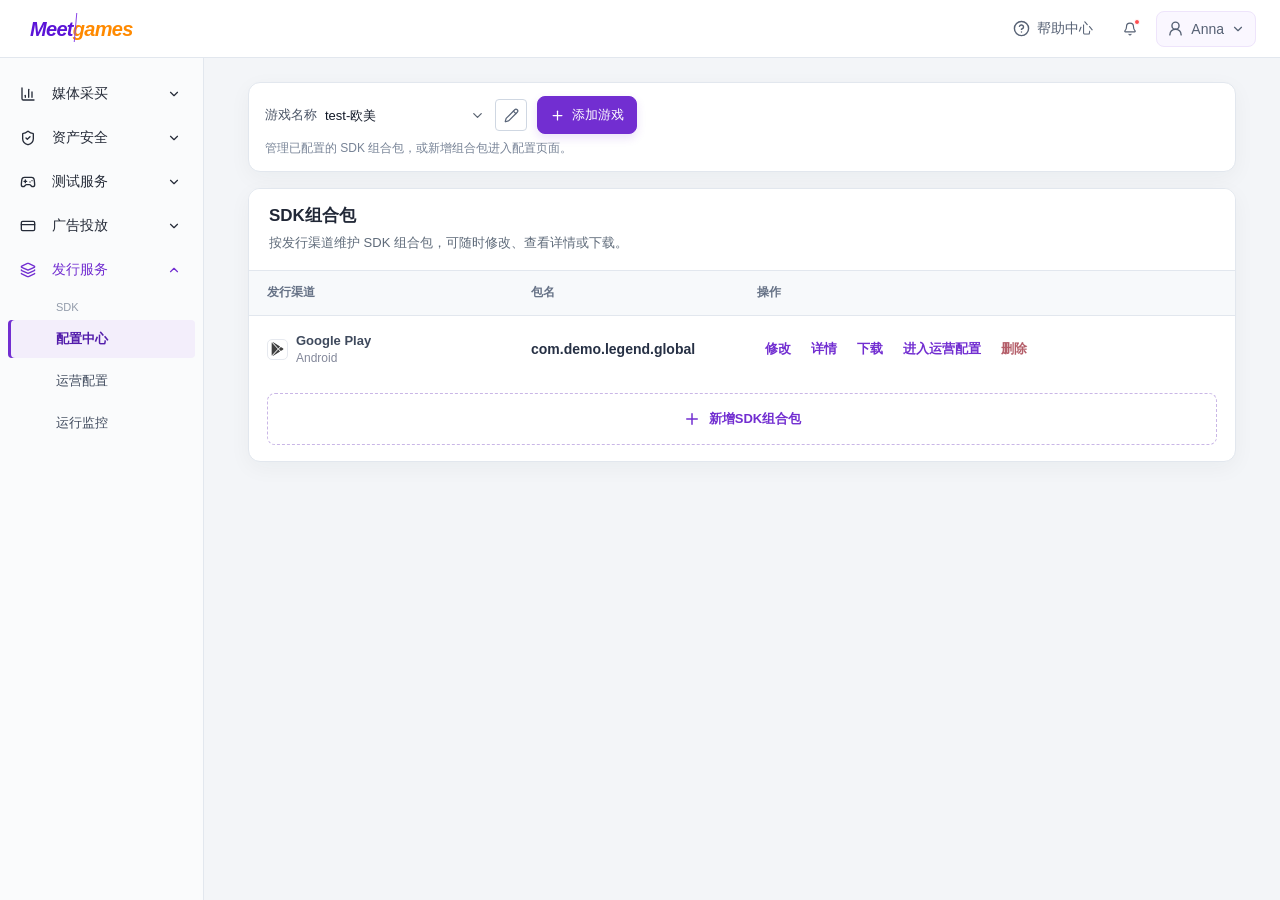
==== demo/index.html @ c978da47 "archive: import MeetGames SDK Demo V1.9 delivery snapshot" ====
<!DOCTYPE html><html lang="zh-CN"><head><meta charSet="utf-8"/><meta name="viewport" content="width=device-width, initial-scale=1"/><link rel="preload" as="image" href="./assets/brands/android.svg"/><link rel="preload" as="image" href="./assets/brands/google-play.svg"/><link rel="stylesheet" href="./_next/static/chunks/2wk6xcp2gwzjs.css" data-precedence="next"/><link rel="preload" as="script" fetchPriority="low" href="./_next/static/chunks/311qtovt98m4l.js"/><script src="./_next/static/chunks/385zdq9jcs21p.js" async=""></script><script src="./_next/static/chunks/3m_615awxbe63.js" async=""></script><script src="./_next/static/chunks/3_0tt-9qv5d14.js" async=""></script><script src="./_next/static/chunks/turbopack-2hzzla8x71n8z.js" async=""></script><script src="./_next/static/chunks/2c3iyqbsfg6bp.js" async=""></script><script src="./_next/static/chunks/24nn151c8nclt.js" async=""></script><script src="./_next/static/chunks/0o4dtp2wnrilb.js" async=""></script><script src="./_next/static/chunks/1uxbj6ciunkfi.js?v=20260805-feedback-9" async=""></script><title>MeetGames SDK 工具 Demo V1.9</title><meta name="description" content="配置中心、运营配置与 SDK 组合包交互 Demo"/><link rel="icon" href="./icon.svg?icon.1e2ux_byo1zp2.svg" sizes="any" type="image/svg+xml"/><script src="./_next/static/chunks/0cz1d0mv5g_q7.js" noModule=""></script><link rel="stylesheet" href="./demo-country-strategy.css?v=20260805-strategy-groups-v2-feedback-5"/></head><body><div hidden=""><!--$--><!--/$--></div><div class="mgp-app"><header class="mgp-topbar"><div class="mgp-brand" aria-label="MeetGames"><span>Meet</span><b>games</b></div><div class="mgp-top-actions"><button type="button"><svg xmlns="http://www.w3.org/2000/svg" width="17" height="17" viewBox="0 0 24 24" fill="none" stroke="currentColor" stroke-width="2" stroke-linecap="round" stroke-linejoin="round" class="lucide lucide-circle-question-mark" aria-hidden="true"><circle cx="12" cy="12" r="10"></circle><path d="M9.09 9a3 3 0 0 1 5.83 1c0 2-3 3-3 3"></path><path d="M12 17h.01"></path></svg>帮助中心</button><button type="button" class="mgp-icon-button" aria-label="消息通知"><svg xmlns="http://www.w3.org/2000/svg" width="18" height="18" viewBox="0 0 24 24" fill="none" stroke="currentColor" stroke-width="2" stroke-linecap="round" stroke-linejoin="round" class="lucide lucide-bell" aria-hidden="true"><path d="M10.268 21a2 2 0 0 0 3.464 0"></path><path d="M3.262 15.326A1 1 0 0 0 4 17h16a1 1 0 0 0 .74-1.673C19.41 13.956 18 12.499 18 8A6 6 0 0 0 6 8c0 4.499-1.411 5.956-2.738 7.326"></path></svg><i></i></button><button type="button" class="mgp-user"><svg xmlns="http://www.w3.org/2000/svg" width="17" height="17" viewBox="0 0 24 24" fill="none" stroke="currentColor" stroke-width="2" stroke-linecap="round" stroke-linejoin="round" class="lucide lucide-user-round" aria-hidden="true"><circle cx="12" cy="8" r="5"></circle><path d="M20 21a8 8 0 0 0-16 0"></path></svg><span>Anna</span><svg xmlns="http://www.w3.org/2000/svg" width="14" height="14" viewBox="0 0 24 24" fill="none" stroke="currentColor" stroke-width="2" stroke-linecap="round" stroke-linejoin="round" class="lucide lucide-chevron-down" aria-hidden="true"><path d="m6 9 6 6 6-6"></path></svg></button></div></header><aside class="mgp-sidebar"><div class="mgp-service-nav" aria-label="产品服务导航"><button type="button" class=""><svg xmlns="http://www.w3.org/2000/svg" width="16" height="16" viewBox="0 0 24 24" fill="none" stroke="currentColor" stroke-width="2" stroke-linecap="round" stroke-linejoin="round" class="lucide lucide-chart-column" aria-hidden="true"><path d="M3 3v16a2 2 0 0 0 2 2h16"></path><path d="M18 17V9"></path><path d="M13 17V5"></path><path d="M8 17v-3"></path></svg><span>媒体采买</span><svg xmlns="http://www.w3.org/2000/svg" width="14" height="14" viewBox="0 0 24 24" fill="none" stroke="currentColor" stroke-width="2" stroke-linecap="round" stroke-linejoin="round" class="lucide lucide-chevron-down" aria-hidden="true"><path d="m6 9 6 6 6-6"></path></svg></button><button type="button" class=""><svg xmlns="http://www.w3.org/2000/svg" width="16" height="16" viewBox="0 0 24 24" fill="none" stroke="currentColor" stroke-width="2" stroke-linecap="round" stroke-linejoin="round" class="lucide lucide-shield-check" aria-hidden="true"><path d="M20 13c0 5-3.5 7.5-7.66 8.95a1 1 0 0 1-.67-.01C7.5 20.5 4 18 4 13V6a1 1 0 0 1 1-1c2 0 4.5-1.2 6.24-2.72a1.17 1.17 0 0 1 1.52 0C14.51 3.81 17 5 19 5a1 1 0 0 1 1 1z"></path><path d="m9 12 2 2 4-4"></path></svg><span>资产安全</span><svg xmlns="http://www.w3.org/2000/svg" width="14" height="14" viewBox="0 0 24 24" fill="none" stroke="currentColor" stroke-width="2" stroke-linecap="round" stroke-linejoin="round" class="lucide lucide-chevron-down" aria-hidden="true"><path d="m6 9 6 6 6-6"></path></svg></button><button type="button" class=""><svg xmlns="http://www.w3.org/2000/svg" width="16" height="16" viewBox="0 0 24 24" fill="none" stroke="currentColor" stroke-width="2" stroke-linecap="round" stroke-linejoin="round" class="lucide lucide-gamepad2 lucide-gamepad-2" aria-hidden="true"><line x1="6" x2="10" y1="11" y2="11"></line><line x1="8" x2="8" y1="9" y2="13"></line><line x1="15" x2="15.01" y1="12" y2="12"></line><line x1="18" x2="18.01" y1="10" y2="10"></line><path d="M17.32 5H6.68a4 4 0 0 0-3.978 3.59c-.006.052-.01.101-.017.152C2.604 9.416 2 14.456 2 16a3 3 0 0 0 3 3c1 0 1.5-.5 2-1l1.414-1.414A2 2 0 0 1 9.828 16h4.344a2 2 0 0 1 1.414.586L17 18c.5.5 1 1 2 1a3 3 0 0 0 3-3c0-1.545-.604-6.584-.685-7.258-.007-.05-.011-.1-.017-.151A4 4 0 0 0 17.32 5z"></path></svg><span>测试服务</span><svg xmlns="http://www.w3.org/2000/svg" width="14" height="14" viewBox="0 0 24 24" fill="none" stroke="currentColor" stroke-width="2" stroke-linecap="round" stroke-linejoin="round" class="lucide lucide-chevron-down" aria-hidden="true"><path d="m6 9 6 6 6-6"></path></svg></button><button type="button" class=""><svg xmlns="http://www.w3.org/2000/svg" width="16" height="16" viewBox="0 0 24 24" fill="none" stroke="currentColor" stroke-width="2" stroke-linecap="round" stroke-linejoin="round" class="lucide lucide-credit-card" aria-hidden="true"><rect width="20" height="14" x="2" y="5" rx="2"></rect><line x1="2" x2="22" y1="10" y2="10"></line></svg><span>广告投放</span><svg xmlns="http://www.w3.org/2000/svg" width="14" height="14" viewBox="0 0 24 24" fill="none" stroke="currentColor" stroke-width="2" stroke-linecap="round" stroke-linejoin="round" class="lucide lucide-chevron-down" aria-hidden="true"><path d="m6 9 6 6 6-6"></path></svg></button><button type="button" class="expanded"><svg xmlns="http://www.w3.org/2000/svg" width="16" height="16" viewBox="0 0 24 24" fill="none" stroke="currentColor" stroke-width="2" stroke-linecap="round" stroke-linejoin="round" class="lucide lucide-layers" aria-hidden="true"><path d="M12.83 2.18a2 2 0 0 0-1.66 0L2.6 6.08a1 1 0 0 0 0 1.83l8.58 3.91a2 2 0 0 0 1.66 0l8.58-3.9a1 1 0 0 0 0-1.83z"></path><path d="M2 12a1 1 0 0 0 .58.91l8.6 3.91a2 2 0 0 0 1.65 0l8.58-3.9A1 1 0 0 0 22 12"></path><path d="M2 17a1 1 0 0 0 .58.91l8.6 3.91a2 2 0 0 0 1.65 0l8.58-3.9A1 1 0 0 0 22 17"></path></svg><span>发行服务</span><svg xmlns="http://www.w3.org/2000/svg" width="14" height="14" viewBox="0 0 24 24" fill="none" stroke="currentColor" stroke-width="2" stroke-linecap="round" stroke-linejoin="round" class="lucide lucide-chevron-down" aria-hidden="true"><path d="m6 9 6 6 6-6"></path></svg></button></div><div class="mgp-sidebar-group-label">SDK</div><nav aria-label="SDK主导航"><button type="button" class="active">配置中心</button><button type="button" class="">运营配置</button><button type="button" class="">运行监控</button></nav></aside><main class="mgp-main"><div class="mgp-page mgp-foundation-page"><section class="mgp-foundation-toolbar"><div class="mgp-foundation-toolbar-row"><label><span>游戏名称</span><select aria-label="游戏名称"><option selected="">test-欧美</option><option>Kingdom Journey</option><option>Puzzle Harbor</option></select><svg xmlns="http://www.w3.org/2000/svg" width="15" height="15" viewBox="0 0 24 24" fill="none" stroke="currentColor" stroke-width="2" stroke-linecap="round" stroke-linejoin="round" class="lucide lucide-chevron-down" aria-hidden="true"><path d="m6 9 6 6 6-6"></path></svg></label><button type="button" class="mgp-edit-game-button" aria-label="修改当前游戏" title="修改当前游戏"><svg xmlns="http://www.w3.org/2000/svg" width="15" height="15" viewBox="0 0 24 24" fill="none" stroke="currentColor" stroke-width="2" stroke-linecap="round" stroke-linejoin="round" class="lucide lucide-pencil" aria-hidden="true"><path d="M21.174 6.812a1 1 0 0 0-3.986-3.987L3.842 16.174a2 2 0 0 0-.5.83l-1.321 4.352a.5.5 0 0 0 .623.622l4.353-1.32a2 2 0 0 0 .83-.497z"></path><path d="m15 5 4 4"></path></svg></button><button type="button" class="mgp-button primary mgp-add-game-button"><svg xmlns="http://www.w3.org/2000/svg" width="15" height="15" viewBox="0 0 24 24" fill="none" stroke="currentColor" stroke-width="2" stroke-linecap="round" stroke-linejoin="round" class="lucide lucide-plus" aria-hidden="true"><path d="M5 12h14"></path><path d="M12 5v14"></path></svg>添加游戏</button></div><p>管理已配置的 SDK 组合包，或新增组合包进入完整配置流程。</p></section><section class="mgp-sdk-list-panel mgp-config-package-list-panel"><header><div><h2>SDK组合包</h2><p>维护当前游戏的 SDK 组合包，完成配置后可查看详情或下载。</p></div></header><div class="mgp-config-package-table" role="table" aria-label="SDK组合包列表"><div class="mgp-config-package-head" role="row"><span role="columnheader">包名</span><span role="columnheader">平台</span><span role="columnheader">发行渠道</span><span role="columnheader">状态</span><span role="columnheader">操作</span></div><div class="mgp-config-package-row mgp-config-bundle-row" role="row" data-package-status="complete"><span class="mgp-sdk-package-cell" role="cell"><strong>com.demo.legend.global</strong><small>test-欧美</small></span><span class="mgp-config-package-platform" role="cell"><span class="mgp-platform-logo android" style="width:20px;height:20px" aria-hidden="true"><img src="./assets/brands/android.svg" alt=""/></span><span>Android</span></span><span class="mgp-sdk-store-cell" role="cell"><span class="mgp-store-logo google" style="width:21px;height:21px" aria-hidden="true"><img src="./assets/brands/google-play.svg" alt=""/></span><span>Google Play</span></span><span role="cell"><em class="mgp-config-package-status complete">已完成</em></span><span class="mgp-config-package-actions" role="cell"><button type="button" class="mgp-text-action" aria-label="&#20462;&#25913;Google PlaySDK&#32452;&#21512;&#21253;">&#20462;&#25913;</button><button type="button" class="mgp-text-action" aria-label="查看Google PlaySDK组合包详情">详情</button><button type="button" class="mgp-text-action" aria-label="下载Google PlaySDK组合包 ZIP">下载</button><button type="button" class="mgp-text-action" aria-label="进入Google Play运营配置">进入运营配置</button><button type="button" class="mgp-text-action danger" aria-label="删除Google PlaySDK组合包">删除</button></span></div></div><button type="button" class="mgp-config-package-add-row" aria-label="新增SDK组合包"><svg xmlns="http://www.w3.org/2000/svg" width="18" height="18" viewBox="0 0 24 24" fill="none" stroke="currentColor" stroke-width="2" stroke-linecap="round" stroke-linejoin="round" class="lucide lucide-plus" aria-hidden="true"><path d="M5 12h14"></path><path d="M12 5v14"></path></svg><span>新增SDK组合包</span></button></section></div></main></div><!--$--><!--/$--><script src="./_next/static/chunks/311qtovt98m4l.js" id="_R_" async=""></script><script>(self.__next_f=self.__next_f||[]).push([0])</script><script>self.__next_f.push([1,"1:\"$Sreact.fragment\"\n2:I[86197,[\"./_next/static/chunks/2c3iyqbsfg6bp.js\",\"./_next/static/chunks/24nn151c8nclt.js\"],\"default\"]\n3:I[91240,[\"./_next/static/chunks/2c3iyqbsfg6bp.js\",\"./_next/static/chunks/24nn151c8nclt.js\"],\"default\"]\n4:I[22035,[\"./_next/static/chunks/2c3iyqbsfg6bp.js\",\"./_next/static/chunks/24nn151c8nclt.js\",\"./_next/static/chunks/0o4dtp2wnrilb.js\",\"./_next/static/chunks/1uxbj6ciunkfi.js?v=20260805-feedback-9\"],\"default\"]\n5:I[9678,[\"./_next/static/chunks/2c3iyqbsfg6bp.js\",\"./_next/static/chunks/24nn151c8nclt.js\"],\"OutletBoundary\"]\n6:\"$Sreact.suspense\"\n8:I[9678,[\"./_next/static/chunks/2c3iyqbsfg6bp.js\",\"./_next/static/chunks/24nn151c8nclt.js\"],\"ViewportBoundary\"]\na:I[9678,[\"./_next/static/chunks/2c3iyqbsfg6bp.js\",\"./_next/static/chunks/24nn151c8nclt.js\"],\"MetadataBoundary\"]\nc:I[34178,[\"./_next/static/chunks/2c3iyqbsfg6bp.js\",\"./_next/static/chunks/24nn151c8nclt.js\"],\"default\",1]\n:HL[\"./_next/static/chunks/2wk6xcp2gwzjs.css\",\"style\"]\n"])</script><script>self.__next_f.push([1,"0:{\"P\":null,\"c\":[\"\",\"\"],\"q\":\"\",\"i\":false,\"f\":[[[\"\",{\"children\":[\"__PAGE__\",{}]},\"$undefined\",\"$undefined\",16],[[\"$\",\"$1\",\"c\",{\"children\":[[[\"$\",\"link\",\"0\",{\"rel\":\"stylesheet\",\"href\":\"./_next/static/chunks/2wk6xcp2gwzjs.css\",\"precedence\":\"next\",\"crossOrigin\":\"$undefined\",\"nonce\":\"$undefined\"}],[\"$\",\"script\",\"script-0\",{\"src\":\"./_next/static/chunks/2c3iyqbsfg6bp.js\",\"async\":true,\"nonce\":\"$undefined\"}],[\"$\",\"script\",\"script-1\",{\"src\":\"./_next/static/chunks/24nn151c8nclt.js\",\"async\":true,\"nonce\":\"$undefined\"}]],[\"$\",\"html\",null,{\"lang\":\"zh-CN\",\"children\":[\"$\",\"body\",null,{\"children\":[\"$\",\"$L2\",null,{\"parallelRouterKey\":\"children\",\"error\":\"$undefined\",\"errorStyles\":\"$undefined\",\"errorScripts\":\"$undefined\",\"template\":[\"$\",\"$L3\",null,{}],\"templateStyles\":\"$undefined\",\"templateScripts\":\"$undefined\",\"notFound\":[[[\"$\",\"title\",null,{\"children\":\"404: This page could not be found.\"}],[\"$\",\"div\",null,{\"style\":{\"fontFamily\":\"system-ui,\\\"Segoe UI\\\",Roboto,Helvetica,Arial,sans-serif,\\\"Apple Color Emoji\\\",\\\"Segoe UI Emoji\\\"\",\"height\":\"100vh\",\"textAlign\":\"center\",\"display\":\"flex\",\"flexDirection\":\"column\",\"alignItems\":\"center\",\"justifyContent\":\"center\"},\"children\":[\"$\",\"div\",null,{\"children\":[[\"$\",\"style\",null,{\"dangerouslySetInnerHTML\":{\"__html\":\"body{color:#000;background:#fff;margin:0}.next-error-h1{border-right:1px solid rgba(0,0,0,.3)}@media (prefers-color-scheme:dark){body{color:#fff;background:#000}.next-error-h1{border-right:1px solid rgba(255,255,255,.3)}}\"}}],[\"$\",\"h1\",null,{\"className\":\"next-error-h1\",\"style\":{\"display\":\"inline-block\",\"margin\":\"0 20px 0 0\",\"padding\":\"0 23px 0 0\",\"fontSize\":24,\"fontWeight\":500,\"verticalAlign\":\"top\",\"lineHeight\":\"49px\"},\"children\":404}],[\"$\",\"div\",null,{\"style\":{\"display\":\"inline-block\"},\"children\":[\"$\",\"h2\",null,{\"style\":{\"fontSize\":14,\"fontWeight\":400,\"lineHeight\":\"49px\",\"margin\":0},\"children\":\"This page could not be found.\"}]}]]}]}]],[]],\"forbidden\":\"$undefined\",\"unauthorized\":\"$undefined\"}]}]}]]}],{\"children\":[[\"$\",\"$1\",\"c\",{\"children\":[[\"$\",\"$L4\",null,{}],[[\"$\",\"script\",\"script-0\",{\"src\":\"./_next/static/chunks/0o4dtp2wnrilb.js\",\"async\":true,\"nonce\":\"$undefined\"}],[\"$\",\"script\",\"script-1\",{\"src\":\"./_next/static/chunks/1uxbj6ciunkfi.js?v=20260805-feedback-9\",\"async\":true,\"nonce\":\"$undefined\"}]],[\"$\",\"$L5\",null,{\"children\":[\"$\",\"$6\",null,{\"name\":\"Next.MetadataOutlet\",\"children\":\"$@7\"}]}]]}],{},null,false,null]},null,false,null],[\"$\",\"$1\",\"h\",{\"children\":[null,[\"$\",\"$L8\",null,{\"children\":\"$L9\"}],[\"$\",\"div\",null,{\"hidden\":true,\"children\":[\"$\",\"$La\",null,{\"children\":[\"$\",\"$6\",null,{\"name\":\"Next.Metadata\",\"children\":\"$Lb\"}]}]}],null]}],false]],\"m\":\"$undefined\",\"G\":[\"$c\",[[\"$\",\"link\",\"0\",{\"rel\":\"stylesheet\",\"href\":\"./_next/static/chunks/2wk6xcp2gwzjs.css\",\"precedence\":\"next\",\"crossOrigin\":\"$undefined\",\"nonce\":\"$undefined\"}]]],\"S\":true,\"h\":null,\"s\":\"$undefined\",\"l\":\"$undefined\",\"p\":\"$undefined\",\"d\":\"$undefined\",\"b\":\"GeeUS-V2cklZd-PxiyJpv\"}\n"])</script><script>self.__next_f.push([1,"9:[[\"$\",\"meta\",\"0\",{\"charSet\":\"utf-8\"}],[\"$\",\"meta\",\"1\",{\"name\":\"viewport\",\"content\":\"width=device-width, initial-scale=1\"}]]\n"])</script><script>self.__next_f.push([1,"d:I[85709,[\"./_next/static/chunks/2c3iyqbsfg6bp.js\",\"./_next/static/chunks/24nn151c8nclt.js\"],\"IconMark\"]\n7:null\nb:[[\"$\",\"title\",\"0\",{\"children\":\"MeetGames SDK 工具 Demo V1.9\"}],[\"$\",\"meta\",\"1\",{\"name\":\"description\",\"content\":\"配置中心、运营配置与 SDK 组合包交互 Demo\"}],[\"$\",\"link\",\"2\",{\"rel\":\"icon\",\"href\":\"./icon.svg?icon.1e2ux_byo1zp2.svg\",\"sizes\":\"any\",\"type\":\"image/svg+xml\"}],[\"$\",\"$Ld\",\"3\",{}]]\n"])</script><script src="./demo-country-strategy.js?v=20260805-strategy-groups-v2-feedback-5" defer></script></body></html>
---- demo/_next/static/chunks/2wk6xcp2gwzjs.css ----
:root{--mgp-purple:#722ed1;--mgp-purple-strong:#531dab;--mgp-purple-soft:#f6f0ff;--mgp-purple-border:#dac5f8;--mgp-blue:#2878ff;--mgp-blue-soft:#edf4ff;--mgp-green:#00a37a;--mgp-green-soft:#edf9f5;--mgp-orange:#f59e0b;--mgp-orange-soft:#fff7e6;--mgp-red:#d84a4a;--mgp-red-soft:#fff1f1;--mgp-text:#1f2533;--mgp-text-secondary:#5f6b7a;--mgp-text-muted:#8a95a6;--mgp-border:#e4e9f1;--mgp-border-strong:#d4dbe7;--mgp-bg:#f5f7fb;--mgp-panel:#fff;--mgp-shadow:0 8px 24px #1f25330f}*{box-sizing:border-box}html,body{min-width:1180px;min-height:100%;color:var(--mgp-text);background:var(--mgp-bg);margin:0;font-family:Inter,PingFang SC,Microsoft YaHei,Helvetica Neue,Arial,sans-serif;font-size:14px}button,input,textarea{font:inherit}button{color:inherit}button:not(:disabled){cursor:pointer}button:disabled{cursor:not-allowed;opacity:.48}button:focus-visible,input:focus-visible,textarea:focus-visible,a:focus-visible{outline-offset:2px;outline:2px solid #722ed142}.mgp-app{background:var(--mgp-bg);min-height:100vh}.mgp-topbar{z-index:40;border-bottom:1px solid var(--mgp-border);background:#fff;justify-content:space-between;align-items:center;height:58px;padding:0 24px 0 30px;display:flex;position:fixed;top:0;left:0;right:0}.mgp-brand{letter-spacing:-.7px;-webkit-user-select:none;user-select:none;align-items:baseline;font-size:20px;font-style:italic;line-height:1;display:inline-flex;position:relative}.mgp-brand span{color:#5b14d7;font-weight:650}.mgp-brand b{color:#ff8a00;font-weight:650}.mgp-brand:after{content:"";background:#8a45e8;width:1px;height:29px;position:absolute;top:-6px;left:45px;transform:rotate(5deg)}.mgp-top-actions{align-items:center;gap:8px;display:flex}.mgp-top-actions button,.mgp-user,.mgp-icon-button{color:#566174;background:0 0;border:1px solid #0000;border-radius:8px;justify-content:center;align-items:center;gap:7px;height:36px;padding:0 10px;display:inline-flex}.mgp-top-actions button:hover{background:#f7f5fb;border-color:#eee7f8}.mgp-icon-button{width:36px;padding:0;position:relative}.mgp-icon-button i{background:#ff4d4f;border:1px solid #fff;border-radius:50%;width:6px;height:6px;position:absolute;top:7px;right:7px}.mgp-user{color:#513673;background:#faf7ff!important;border-color:#eee4fb!important}.mgp-sidebar{z-index:30;border-right:1px solid var(--mgp-border);background:#fbfbfd;flex-direction:column;width:248px;padding:18px 12px 14px;display:flex;position:fixed;top:58px;bottom:0;left:0}.mgp-product{background:#fcfbff;border:1px solid #ebe1f9;border-radius:8px;align-items:center;gap:11px;margin:0 6px 16px;padding:12px 11px;display:flex}.mgp-product>span{width:36px;height:36px;color:var(--mgp-purple);background:#fff;border:1px solid #e6d8f8;border-radius:8px;place-items:center;display:grid}.mgp-product div{flex-direction:column;gap:3px;display:flex}.mgp-product strong{font-size:14px}.mgp-product small{color:var(--mgp-text-muted);font-size:12px}.mgp-sidebar nav{flex-direction:column;flex:1;gap:8px;display:flex;overflow:auto}.mgp-sidebar nav>button{text-align:left;background:0 0;border:1px solid #0000;border-radius:8px;grid-template-columns:22px minmax(0,1fr) 18px;align-items:center;gap:10px;width:100%;min-height:64px;padding:10px 12px;transition:all .16s;display:grid}.mgp-sidebar nav>button.active{color:var(--mgp-purple-strong);background:var(--mgp-purple-soft);border-color:#e6d6fa}.mgp-sidebar nav svg:first-child{color:#677286}.mgp-sidebar nav>button.active svg:first-child,.mgp-sidebar nav>button.active svg:last-child{color:var(--mgp-purple)}.mgp-sidebar nav span{flex-direction:column;gap:4px;min-width:0;display:flex}.mgp-sidebar nav b{font-size:14px;font-weight:650}.mgp-sidebar nav small{color:var(--mgp-text-muted);text-overflow:ellipsis;white-space:nowrap;font-size:11px;overflow:hidden}.mgp-sidebar nav .done{color:var(--mgp-green)!important}.mgp-sidebar-note{border-top:1px solid var(--mgp-border);color:#6b7588;align-items:center;gap:10px;margin-top:14px;padding:13px 11px 4px;display:flex}.mgp-sidebar-note>svg{color:var(--mgp-green)}.mgp-sidebar-note div{flex-direction:column;gap:2px;display:flex}.mgp-sidebar-note strong{font-size:12px}.mgp-sidebar-note span{color:var(--mgp-text-muted);font-size:11px}.mgp-main{min-height:100vh;margin-left:248px;padding-top:58px}.mgp-page{width:min(1360px,100vw - 294px);margin:0 auto;padding:28px 0 48px}.mgp-page-heading{justify-content:space-between;align-items:flex-start;gap:28px;min-height:74px;margin-bottom:20px;display:flex}.mgp-page-heading>div:first-child{min-width:0}.mgp-page-heading>div:first-child>span{color:#8c97a8;margin-bottom:6px;font-size:12px;display:block}.mgp-page-heading h1{color:#202635;margin:0;font-size:25px;font-weight:680;line-height:1.25}.mgp-page-heading p{color:var(--mgp-text-secondary);margin:7px 0 0;font-size:13px;line-height:1.6}.mgp-button{white-space:nowrap;border:1px solid #0000;border-radius:6px;justify-content:center;align-items:center;gap:7px;min-height:38px;padding:0 16px;font-size:13px;font-weight:550;transition:all .15s;display:inline-flex}.mgp-button:active:not(:disabled){transform:translateY(1px)}.mgp-button.primary{color:#fff;border-color:var(--mgp-purple);background:var(--mgp-purple);box-shadow:0 5px 12px #722ed129}.mgp-button.primary:hover:not(:disabled){border-color:var(--mgp-purple-strong);background:var(--mgp-purple-strong)}.mgp-button.secondary{color:#586477;border-color:var(--mgp-border-strong);background:#fff}.mgp-button.secondary:hover:not(:disabled){color:var(--mgp-purple);border-color:#b99ce2}.mgp-help-link{color:var(--mgp-purple);align-items:center;gap:5px;font-size:12px;font-weight:600;text-decoration:none;display:inline-flex}.mgp-help-link:hover{text-decoration:underline}.mgp-game-editor,.mgp-game-chip{border:1px solid var(--mgp-border);min-width:226px;min-height:46px;color:var(--mgp-purple);background:#fff;border-radius:8px;grid-template-columns:20px minmax(0,1fr) auto;align-items:center;gap:9px;padding:7px 11px;display:grid}.mgp-game-editor label,.mgp-game-chip span{flex-direction:column;gap:3px;min-width:0;display:flex}.mgp-game-editor span,.mgp-game-chip small{color:var(--mgp-text-muted);font-size:10px}.mgp-game-editor input{color:#394253;background:0 0;border:0;outline:0;width:170px;padding:0;font-size:13px;font-weight:650}.mgp-game-chip strong{color:#394253;text-overflow:ellipsis;white-space:nowrap;font-size:13px;overflow:hidden}.mgp-config-progress{min-height:82px;box-shadow:var(--mgp-shadow);background:#f7fcfa;border:1px solid #cfe4dc;border-radius:8px;grid-template-columns:1fr 230px;align-items:center;gap:20px;margin-bottom:14px;padding:18px 20px;display:grid}.mgp-config-progress strong{margin-bottom:5px;font-size:17px;display:block}.mgp-config-progress span{color:var(--mgp-text-secondary);font-size:12px}.mgp-progress-meter{grid-template-columns:auto 1fr;justify-self:end;align-items:baseline;width:220px;display:grid}.mgp-progress-meter b{color:var(--mgp-green);font-size:28px}.mgp-progress-meter span{margin-left:5px}.mgp-progress-meter i{background:#dcebe7;border-radius:8px;grid-column:1/-1;height:6px;margin-top:8px;overflow:hidden}.mgp-progress-meter em{background:var(--mgp-green);border-radius:8px;height:100%;transition:width .2s;display:block}.mgp-config-tabs{border:1px solid var(--mgp-border);background:#fff;border-radius:8px;grid-template-columns:repeat(5,minmax(0,1fr));margin-bottom:14px;display:grid;overflow:hidden;box-shadow:0 4px 12px #1f253308}.mgp-config-tabs button{border:0;border-right:1px solid var(--mgp-border);text-align:left;background:#fff;grid-template-columns:28px 18px minmax(0,1fr);align-items:center;gap:9px;min-height:62px;padding:10px 13px;display:grid}.mgp-config-tabs button:last-child{border-right:0}.mgp-config-tabs button>span{color:#758094;background:#f2f4f8;border:1px solid #d8dee8;border-radius:50%;place-items:center;width:26px;height:26px;font-size:12px;font-weight:650;display:grid}.mgp-config-tabs button.active{box-shadow:inset 0 2px 0 var(--mgp-purple);background:#fbf8ff}.mgp-config-tabs button.active>span{color:#fff;border-color:var(--mgp-purple);background:var(--mgp-purple)}.mgp-config-tabs button svg{color:var(--mgp-purple)}.mgp-config-tabs b{text-overflow:ellipsis;white-space:nowrap;font-size:13px;font-weight:650;overflow:hidden}.mgp-config-panel,.mgp-sdk-list-panel,.mgp-builder-panel,.mgp-record-panel,.mgp-chart,.mgp-distribution{border:1px solid var(--mgp-border);box-shadow:var(--mgp-shadow);background:#fff;border-radius:8px;overflow:hidden}.mgp-config-panel>header,.mgp-sdk-list-panel>header,.mgp-builder-panel>header,.mgp-record-panel>header{border-bottom:1px solid var(--mgp-border);background:#fcfbfe;justify-content:space-between;align-items:center;gap:20px;min-height:82px;padding:17px 20px;display:flex}.mgp-panel-title{align-items:center;gap:12px;display:flex}.mgp-panel-title>span,.mgp-support-grid header>span,.mgp-channel-groups header>span,.mgp-module-grid button>i{width:40px;height:40px;color:var(--mgp-purple);background:var(--mgp-purple-soft);border:1px solid #e6d8f8;border-radius:8px;flex:none;place-items:center;display:grid}.mgp-config-panel h2,.mgp-sdk-list-panel h2,.mgp-builder-panel h2,.mgp-record-panel h2,.mgp-chart h2,.mgp-distribution h2{margin:0;font-size:16px}.mgp-config-panel p,.mgp-sdk-list-panel p,.mgp-builder-panel p,.mgp-record-panel p,.mgp-chart p,.mgp-distribution p{color:var(--mgp-text-secondary);margin:5px 0 0;font-size:12px}.mgp-panel-actions{align-items:center;gap:12px;display:flex}.mgp-status-pill{color:#9b6900;background:var(--mgp-orange-soft);white-space:nowrap;border:1px solid #f1cf8c;border-radius:20px;align-items:center;gap:5px;min-height:27px;padding:0 10px;font-size:11px;font-weight:650;display:inline-flex}.mgp-status-pill.complete{color:#087c5f;background:var(--mgp-green-soft);border-color:#bce6da}.mgp-config-body{padding:20px}.mgp-section-head{justify-content:space-between;align-items:flex-start;gap:18px;margin-bottom:16px;display:flex}.mgp-section-head h3{margin:0;font-size:15px}.mgp-section-head p{color:var(--mgp-text-muted);margin:5px 0 0;font-size:12px}.mgp-param-table{border:1px solid var(--mgp-border);border-radius:8px;overflow:hidden}.mgp-param-head,.mgp-param-row{grid-template-columns:minmax(150px,.7fr) minmax(420px,1.7fr) minmax(190px,.8fr) 72px;align-items:stretch;gap:0;display:grid}.mgp-param-head{color:#687284;background:#f7f8fa;align-items:center;min-height:44px;font-size:11px;font-weight:650}.mgp-param-head span,.mgp-param-row>span{border-right:1px solid var(--mgp-border);padding:12px 14px}.mgp-param-head span:last-child,.mgp-param-row>span:last-child{border-right:0}.mgp-param-row{border-top:1px solid var(--mgp-border);background:#fff;min-height:94px}.mgp-method-cell{flex-direction:column;gap:5px;display:flex}.mgp-method-cell b{color:#2d3545;font-size:13px}.mgp-method-cell small{color:var(--mgp-text-muted);font-size:11px;line-height:1.45}.mgp-param-fields{grid-template-columns:repeat(2,minmax(0,1fr));gap:14px 16px;display:grid}.mgp-empty-param{color:#237d66;background:#f7fcfa;border:1px dashed #c8e5da;border-radius:8px;flex-direction:column;grid-column:1/-1;justify-content:center;gap:3px;min-height:58px;padding:10px 12px;display:flex}.mgp-empty-param svg{position:absolute}.mgp-empty-param span,.mgp-empty-param small{padding-left:24px}.mgp-empty-param small{color:#659085;font-size:11px}.mgp-param-note{color:var(--mgp-text-secondary);flex-direction:column;gap:9px;font-size:12px;line-height:1.55;display:flex}.mgp-param-row>span:last-child{place-items:center;display:grid}.mgp-row-action{color:#718095;background:0 0;border:1px solid #0000;border-radius:6px;place-items:center;width:32px;height:32px;display:grid}.mgp-row-action:hover{border-color:var(--mgp-border);background:#f7f8fa}.mgp-row-action.danger:hover{color:var(--mgp-red);background:var(--mgp-red-soft);border-color:#f2c7c7}.mgp-field{flex-direction:column;gap:7px;min-width:0;display:flex}.mgp-field>span{color:#4c586b;font-size:12px;font-weight:550}.mgp-field em{color:var(--mgp-red);margin-left:4px;font-style:normal}.mgp-field>div{align-items:center;display:flex;position:relative}.mgp-field input,.mgp-field textarea{color:#2a3241;background:#fff;border:1px solid #ccd4e0;border-radius:6px;outline:none;width:100%;font-size:12px;transition:all .15s}.mgp-field input{height:38px;padding:0 11px}.mgp-field textarea{resize:vertical;min-height:82px;padding:10px 11px}.mgp-field input:hover,.mgp-field textarea:hover{border-color:#acb7c6}.mgp-field input:focus,.mgp-field textarea:focus{border-color:#8f58d5;box-shadow:0 0 0 3px #722ed114}.mgp-field>div>svg{color:var(--mgp-purple);pointer-events:none;position:absolute;right:11px}.mgp-field small{color:var(--mgp-text-muted);font-size:10px;line-height:1.45}.mgp-demo-upload{flex-direction:column;gap:7px;min-width:0;display:flex}.mgp-demo-upload>span{color:#4c586b;font-size:12px;font-weight:550}.mgp-demo-upload em{color:var(--mgp-red);margin-left:4px;font-style:normal}.mgp-demo-upload>input{opacity:0;pointer-events:none;width:1px;height:1px;position:absolute}.mgp-demo-upload-control{align-items:center;gap:10px;min-width:0;display:flex}.mgp-demo-upload-control button{color:#475267;background:#fff;border:1px solid #aeb8c7;border-radius:5px;flex:none;align-items:center;gap:7px;height:38px;padding:0 13px;font-size:12px;font-weight:550;display:inline-flex}.mgp-demo-upload-control button:hover{border-color:var(--mgp-purple);color:var(--mgp-purple);background:#fbf9fe}.mgp-demo-upload-control>span{min-width:0;color:var(--mgp-text-muted);text-overflow:ellipsis;white-space:nowrap;font-size:11px;overflow:hidden}.mgp-demo-upload-control>span.has-file{color:#2f3a4b}.mgp-demo-upload>small{color:var(--mgp-text-muted);font-size:10px;line-height:1.45}.mgp-demo-upload.has-error .mgp-demo-upload-control{background:#fff7f7;border:1px solid #d9363e;border-radius:5px;padding:3px}.mgp-demo-upload.compact .mgp-demo-upload-control button{height:34px}.mgp-form-grid{grid-template-columns:repeat(2,minmax(0,1fr));gap:16px 18px;display:grid}.mgp-form-grid.three{grid-template-columns:repeat(3,minmax(0,1fr))}.mgp-form-grid.four{grid-template-columns:repeat(4,minmax(0,1fr));gap:16px}.mgp-textarea-field{grid-column:span 1}.mgp-support-grid{flex-direction:column;gap:16px;display:flex}.mgp-support-grid section,.mgp-form-block{border:1px solid var(--mgp-border);background:#fff;border-radius:8px;padding:16px}.mgp-support-grid header{grid-template-columns:40px minmax(0,1fr) auto;align-items:center;gap:12px;margin-bottom:16px;display:grid}.mgp-support-grid h4,.mgp-form-block h4{margin:0;font-size:14px}.mgp-support-grid p,.mgp-form-block p{color:var(--mgp-text-muted);margin:4px 0 0;font-size:11px}.mgp-switch{background:#c8d0db;border:0;border-radius:20px;flex:none;width:38px;height:21px;padding:0;transition:all .18s;position:relative}.mgp-switch span{background:#fff;border-radius:50%;width:15px;height:15px;transition:all .18s;position:absolute;top:3px;left:3px;box-shadow:0 1px 3px #0000002e}.mgp-switch.on{background:var(--mgp-purple)}.mgp-switch.on span{left:20px}.mgp-switch:disabled{opacity:.45;cursor:not-allowed}.mgp-form-block{margin-top:18px}.mgp-form-block .mgp-form-grid,.mgp-form-block .mgp-option-row{margin-top:14px}.mgp-option-row{grid-template-columns:repeat(5,minmax(0,1fr));gap:10px;display:grid}.mgp-toggle-list{border:1px solid var(--mgp-border);border-radius:8px;margin-top:18px;overflow:hidden}.mgp-toggle-list>div,.mgp-inline-switch{border-bottom:1px solid var(--mgp-border);justify-content:space-between;align-items:center;gap:24px;min-height:66px;padding:12px 14px;display:flex}.mgp-toggle-list>div:last-child{border-bottom:0}.mgp-toggle-list span,.mgp-inline-switch span{flex-direction:column;gap:4px;display:flex}.mgp-toggle-list strong,.mgp-inline-switch strong{font-size:12px}.mgp-toggle-list small,.mgp-inline-switch small{color:var(--mgp-text-muted);font-size:11px}.mgp-inline-switch{background:#f8fafc;border:0;border-radius:8px;margin-top:14px}.mgp-config-footer{border-top:1px solid var(--mgp-border);background:#fcfcfd;justify-content:space-between;align-items:center;gap:20px;min-height:68px;padding:13px 20px;display:flex}.mgp-config-footer>span{color:var(--mgp-text-muted);align-items:center;gap:7px;font-size:11px;display:flex}.mgp-config-footer>span svg{color:var(--mgp-green)}.mgp-config-footer>div{gap:9px;display:flex}.mgp-check-card{border:1px solid var(--mgp-border-strong);background:#fff;border-radius:8px;grid-template-columns:18px minmax(0,1fr) auto;align-items:center;gap:10px;min-height:58px;padding:10px 11px;transition:all .15s;display:grid;position:relative}.mgp-check-card.with-brand{grid-template-columns:18px 28px minmax(0,1fr) auto}.mgp-check-card:hover{border-color:#bca1e4}.mgp-check-card.checked{background:#fbf9ff;border-color:#9c6bd9;box-shadow:inset 0 0 0 1px #722ed10f}.mgp-check-card.disabled{cursor:not-allowed}.mgp-check-card.disabled:hover{border-color:#9c6bd9}.mgp-check-card.disabled .mgp-check-box{border-color:var(--mgp-purple);background:var(--mgp-purple)}.mgp-check-card input{opacity:0;pointer-events:none;width:1px;height:1px;position:absolute}.mgp-check-box{color:#fff;background:#fff;border:1px solid #b9c2cf;border-radius:4px;place-items:center;width:18px;height:18px;display:grid}.mgp-check-card.checked .mgp-check-box{border-color:var(--mgp-purple);background:var(--mgp-purple)}.mgp-check-card-copy{flex-direction:column;gap:3px;min-width:0;display:flex}.mgp-check-card strong{text-overflow:ellipsis;white-space:nowrap;font-size:12px;overflow:hidden}.mgp-check-card small{color:var(--mgp-text-muted);text-overflow:ellipsis;white-space:nowrap;font-size:10px;overflow:hidden}.mgp-check-card b{color:#6e3c98;background:#f4ecfb;border-radius:999px;padding:4px 7px;font-size:9px}.mgp-modal-backdrop{z-index:100;background:#1f253347;justify-content:center;align-items:center;display:flex;position:fixed;inset:58px 0 0 248px}.mgp-modal{background:#fff;border-radius:8px;flex-direction:column;width:min(720px,100vw - 340px);max-height:calc(100vh - 116px);display:flex;overflow:hidden;box-shadow:0 24px 70px #181b233d}.mgp-modal header{border-bottom:1px solid var(--mgp-border);justify-content:space-between;align-items:flex-start;gap:20px;min-height:82px;padding:18px 20px;display:flex}.mgp-modal h2{margin:0;font-size:18px}.mgp-modal p{color:var(--mgp-text-secondary);margin:6px 0 0;font-size:12px}.mgp-modal header button{color:#718095;background:0 0;border:0;border-radius:6px;place-items:center;width:32px;height:32px;display:grid}.mgp-modal header button:hover{background:#f5f6f8}.mgp-modal-body{min-height:0;padding:18px 20px;overflow-y:auto}.mgp-modal-options{grid-template-columns:repeat(2,minmax(0,1fr));gap:10px;display:grid}.mgp-modal footer{border-top:1px solid var(--mgp-border);background:#fcfcfd;justify-content:space-between;align-items:center;gap:18px;min-height:64px;padding:12px 20px;display:flex}.mgp-modal footer>span{color:var(--mgp-text-muted);font-size:12px}.mgp-modal footer>div{gap:9px;display:flex}.mgp-sdk-actions{align-items:center;gap:10px;display:flex}.mgp-sdk-list-panel>header>span{color:#9b6900;background:var(--mgp-orange-soft);border-radius:999px;align-items:center;min-height:27px;padding:0 10px;font-size:11px;font-weight:650;display:inline-flex}.mgp-sdk-list-panel>header>span.generated{color:#087c5f;background:var(--mgp-green-soft)}.mgp-sdk-table{overflow:hidden}.mgp-sdk-head,.mgp-sdk-row{grid-template-columns:34px minmax(210px,1.15fr) minmax(180px,.9fr) minmax(260px,1.35fr) 112px;align-items:center;gap:14px;padding:0 18px;display:grid}.mgp-sdk-head{color:#687284;background:#f7f8fa;min-height:46px;font-size:11px;font-weight:650}.mgp-sdk-row{border-top:1px solid var(--mgp-border);color:#3a4353;min-height:70px;font-size:12px}.mgp-sdk-row>span{text-overflow:ellipsis;white-space:nowrap;min-width:0;overflow:hidden}.mgp-sdk-package-cell{flex-direction:column;gap:4px;display:flex}.mgp-sdk-row strong{color:#273041;font-size:13px}.mgp-sdk-row small{color:var(--mgp-text-muted);font-size:10px}.mgp-sdk-store-cell,.mgp-detail-store{align-items:center;gap:8px;display:flex}.mgp-sdk-store-cell>span:last-child{text-overflow:ellipsis;min-width:0;overflow:hidden}.mgp-sdk-row-actions{align-items:center;gap:14px;display:flex;overflow:visible!important}.mgp-sdk-actions .mgp-button{white-space:nowrap}.mgp-sdk-checkbox{place-items:center;display:grid}.mgp-sdk-checkbox input{width:16px;height:16px;accent-color:var(--mgp-purple);margin:0}.mgp-add-row{width:calc(100% - 36px);min-height:42px;color:var(--mgp-purple);background:#fcfaff;border:1px dashed #c8b5e5;border-radius:7px;justify-content:center;align-items:center;margin:12px 18px 18px;display:flex}.mgp-add-row:hover{border-color:var(--mgp-purple);background:var(--mgp-purple-soft)}.mgp-back-link{color:#647085;background:0 0;border:0;align-items:center;gap:7px;margin:0 0 15px;padding:0;font-size:12px;display:inline-flex}.mgp-back-link:hover{color:var(--mgp-purple)}.mgp-builder-steps{border:1px solid var(--mgp-border);background:#fff;border-radius:8px;grid-template-columns:repeat(3,minmax(0,1fr));margin-bottom:16px;display:grid;overflow:hidden;box-shadow:0 4px 12px #1f253308}.mgp-builder-steps button{border:0;border-right:1px solid var(--mgp-border);text-align:left;background:#fff;grid-template-columns:28px minmax(0,1fr) 18px;align-items:center;gap:10px;min-height:64px;padding:10px 16px;display:grid}.mgp-builder-steps button:last-child{border-right:0}.mgp-builder-steps span{color:#758094;background:#f2f4f8;border:1px solid #d8dee8;border-radius:50%;place-items:center;width:28px;height:28px;font-size:12px;font-weight:650;display:grid}.mgp-builder-steps button.active{box-shadow:inset 0 2px 0 var(--mgp-purple);background:#fbf8ff}.mgp-builder-steps button.active span{color:#fff;border-color:var(--mgp-purple);background:var(--mgp-purple)}.mgp-builder-steps b{text-overflow:ellipsis;white-space:nowrap;font-size:13px;overflow:hidden}.mgp-builder-panel>header>div:first-child>span{color:var(--mgp-purple);font-size:10px;font-weight:650}.mgp-builder-count{justify-content:flex-end;align-items:baseline;gap:5px;min-width:120px;display:flex}.mgp-builder-count strong{color:var(--mgp-purple);font-size:26px}.mgp-builder-count span{color:var(--mgp-text-muted);font-size:11px}.mgp-builder-body{padding:20px}.mgp-channel-groups{flex-direction:column;gap:15px;margin-top:18px;display:flex}.mgp-channel-groups section,.mgp-country-groups section{border:1px solid var(--mgp-border);border-radius:8px;overflow:hidden}.mgp-channel-groups header,.mgp-country-groups header{border-bottom:1px solid var(--mgp-border);background:#f8f9fb;justify-content:space-between;align-items:center;gap:12px;min-height:58px;padding:10px 13px;display:flex}.mgp-channel-groups header{justify-content:flex-start}.mgp-channel-groups h3{margin:0;font-size:13px}.mgp-channel-groups p{color:var(--mgp-text-muted);margin:3px 0 0;font-size:10px}.mgp-channel-groups section>div{grid-template-columns:repeat(3,minmax(0,1fr));gap:10px;padding:12px;display:grid}.mgp-search{border:1px solid var(--mgp-border-strong);color:#8f98a8;background:#fff;border-radius:6px;align-items:center;gap:8px;width:300px;height:38px;margin-bottom:16px;padding:0 11px;display:flex}.mgp-search input{min-width:0;color:var(--mgp-text);background:0 0;border:0;outline:0;flex:1}.mgp-country-groups{flex-direction:column;gap:14px;display:flex}.mgp-country-groups header>div{align-items:center;gap:8px;display:flex}.mgp-country-groups header strong{font-size:13px}.mgp-country-groups header small{color:var(--mgp-text-muted);font-size:10px}.mgp-country-groups header button{color:var(--mgp-purple);background:0 0;border:0;font-size:12px}.mgp-country-groups section>div{grid-template-columns:repeat(4,minmax(0,1fr));gap:10px;padding:12px;display:grid}.mgp-module-grid{grid-template-columns:repeat(3,minmax(0,1fr));gap:12px;display:grid}.mgp-module-grid button{border:1px solid var(--mgp-border);text-align:left;background:#fff;border-radius:8px;flex-direction:column;align-items:flex-start;min-height:178px;padding:15px;transition:all .15s;display:flex;position:relative}.mgp-module-grid button:hover{border-color:#c8a4ed}.mgp-module-grid button.selected{background:#fbf9ff;border-color:#9c6bd9;box-shadow:inset 0 2px #722ed12e}.mgp-module-check{color:#fff;background:#fff;border:1px solid #cfd7e3;border-radius:4px;place-items:center;width:20px;height:20px;display:grid;position:absolute;top:12px;right:12px}.mgp-module-grid button.selected .mgp-module-check{border-color:var(--mgp-purple);background:var(--mgp-purple)}.mgp-module-grid em{color:#9b6900;background:var(--mgp-orange-soft);border-radius:999px;margin-left:6px;padding:2px 6px;font-size:9px;font-style:normal}.mgp-module-grid p{min-height:36px;color:var(--mgp-text-secondary);margin:0;font-size:11px;line-height:1.55}.mgp-module-grid small{color:var(--mgp-text-muted);margin-top:auto;font-size:10px}.mgp-builder-summary{background:#f5fbff;border:1px solid #d8ebf6;border-radius:8px;margin-top:16px;padding:13px 14px}.mgp-builder-summary>div{align-items:center;gap:10px;display:flex}.mgp-builder-summary svg{color:var(--mgp-blue)}.mgp-builder-summary span{flex-direction:column;gap:3px;display:flex}.mgp-builder-summary small{color:var(--mgp-text-muted);font-size:11px}.mgp-builder-panel>footer{border-top:1px solid var(--mgp-border);background:#fcfcfd;justify-content:space-between;align-items:center;gap:18px;min-height:68px;padding:13px 20px;display:flex}.mgp-demo-label{color:#315f98;background:var(--mgp-blue-soft);border-radius:999px;align-items:center;min-height:28px;padding:0 10px;font-size:11px;font-weight:650;display:inline-flex}.mgp-metrics{grid-template-columns:repeat(4,minmax(0,1fr));gap:14px;margin-bottom:16px;display:grid}.mgp-metric{border:1px solid var(--mgp-border);min-height:132px;box-shadow:var(--mgp-shadow);background:#fff;border-radius:8px;justify-content:space-between;align-items:center;gap:12px;padding:18px;display:flex}.mgp-metric div{flex-direction:column;gap:7px;display:flex}.mgp-metric span{color:var(--mgp-text-muted);font-size:12px}.mgp-metric strong{color:#202635;font-size:26px}.mgp-metric small{color:var(--mgp-green);font-size:11px}.mgp-metric i{border-radius:8px;place-items:center;width:42px;height:42px;font-style:normal;display:grid}.mgp-metric.purple i{color:var(--mgp-purple);background:var(--mgp-purple-soft)}.mgp-metric.blue i{color:var(--mgp-blue);background:var(--mgp-blue-soft)}.mgp-metric.green i{color:var(--mgp-green);background:var(--mgp-green-soft)}.mgp-metric.orange i{color:var(--mgp-orange);background:var(--mgp-orange-soft)}.mgp-ops-grid{grid-template-columns:minmax(0,1.45fr) minmax(320px,.8fr);gap:16px;margin-bottom:16px;display:grid}.mgp-chart,.mgp-distribution{padding:18px}.mgp-chart header,.mgp-distribution header{justify-content:space-between;align-items:flex-start;gap:16px;margin-bottom:20px;display:flex}.mgp-chart header>span{color:var(--mgp-text-muted);font-size:11px}.mgp-chart>div{grid-template-columns:repeat(7,minmax(0,1fr));align-items:end;gap:16px;height:220px;padding:10px 6px 0;display:grid}.mgp-chart>div>span{flex-direction:column;justify-content:flex-end;align-items:center;gap:7px;height:100%;display:flex}.mgp-chart b{color:#667184;font-size:10px}.mgp-chart i{background:linear-gradient(#8c5ae3,#5a2fb0);border-radius:6px 6px 0 0;width:100%;max-width:34px;min-height:18px}.mgp-chart small{color:var(--mgp-text-muted);font-size:10px}.mgp-distribution>div{grid-template-columns:70px minmax(0,1fr) 56px;align-items:center;gap:10px;min-height:38px;display:grid}.mgp-distribution span{color:#4c586b;font-size:12px}.mgp-distribution i{background:#eef2f7;border-radius:8px;height:7px;overflow:hidden}.mgp-distribution b{background:var(--mgp-blue);border-radius:8px;height:100%;display:block}.mgp-distribution strong{color:#283244;justify-self:end;font-size:12px}.mgp-record-table{overflow:hidden}.mgp-record-head,.mgp-record-row{grid-template-columns:minmax(240px,1.4fr) 90px 90px 90px 170px 100px;align-items:center;gap:14px;padding:0 18px;display:grid}.mgp-record-head{color:#687284;background:#f7f8fa;min-height:46px;font-size:11px;font-weight:650}.mgp-record-row{border-top:1px solid var(--mgp-border);color:#4b5567;min-height:66px;font-size:12px}.mgp-record-row>span:first-child{flex-direction:column;gap:4px;display:flex}.mgp-record-row strong{color:#273041;font-size:13px}.mgp-record-row small{color:var(--mgp-text-muted);font-size:10px}.mgp-record-row>span:last-child{color:#087c5f;align-items:center;gap:5px;font-weight:650;display:inline-flex}.mgp-toast{z-index:120;color:#087c5f;background:#f2fbf7;border:1px solid #cdebdd;border-radius:8px;align-items:center;gap:8px;min-height:42px;padding:0 15px;font-size:13px;font-weight:650;display:flex;position:fixed;bottom:24px;right:26px;box-shadow:0 12px 30px #1f253329}.mgp-toast.error{color:#b4232a;background:#fff5f5;border-color:#f0c2c5}@media (max-width:1280px){.mgp-param-head,.mgp-param-row{grid-template-columns:minmax(140px,.7fr) minmax(360px,1.7fr) minmax(160px,.8fr) 64px}.mgp-param-fields,.mgp-form-grid,.mgp-form-grid.three,.mgp-form-grid.four,.mgp-module-grid,.mgp-metrics,.mgp-channel-groups section>div,.mgp-country-groups section>div{grid-template-columns:repeat(2,minmax(0,1fr))}.mgp-option-row{grid-template-columns:repeat(3,minmax(0,1fr))}}.mgp-foundation-page{background:#fff;width:calc(100vw - 248px);max-width:none;margin:0;padding:18px 20px 36px}.mgp-foundation-toolbar{flex-direction:column;justify-content:flex-start;align-items:flex-start;gap:4px;min-height:64px;margin-bottom:4px;display:flex}.mgp-foundation-toolbar-row{align-items:center;gap:10px;min-height:40px;display:flex}.mgp-edit-game-button{border:1px solid var(--mgp-border-strong);color:#596579;background:#fff;border-radius:4px;flex:0 0 32px;place-items:center;width:32px;height:32px;display:inline-grid}.mgp-edit-game-button:hover{border-color:var(--mgp-purple);color:var(--mgp-purple)}.mgp-foundation-toolbar .mgp-edit-game-button svg{color:currentColor;pointer-events:auto;position:static}.mgp-foundation-toolbar>p{color:var(--mgp-text-muted);margin:0;font-size:11px}.mgp-foundation-toolbar label{color:#2d3545;align-items:center;gap:8px;width:210px;display:flex;position:relative}.mgp-foundation-toolbar label>span{color:#4b5567;flex:none;font-size:13px}.mgp-foundation-toolbar select{color:#111827;appearance:none;background:0 0;border:0;outline:0;width:132px;height:32px;padding:0 24px 0 0;font-size:13px}.mgp-foundation-toolbar svg{color:#5b6472;pointer-events:none;position:absolute;right:0}.mgp-config-tabs.mgp-foundation-tabs{border:0;border-bottom:1px solid var(--mgp-border);width:100%;box-shadow:none;background:#fff;border-radius:0;align-items:flex-end;gap:0;margin:0;display:flex;overflow:visible}.mgp-config-tabs.mgp-foundation-tabs button{border:1px solid var(--mgp-border);color:#3f4a5d;text-align:center;background:#fff;border-bottom:0;border-radius:4px 4px 0 0;justify-content:center;align-items:center;min-width:96px;min-height:48px;padding:0 17px;display:flex;position:relative}.mgp-config-tabs.mgp-foundation-tabs button+button{margin-left:4px}.mgp-config-tabs.mgp-foundation-tabs button.active{color:var(--mgp-purple);box-shadow:none;background:#fff}.mgp-config-tabs.mgp-foundation-tabs button.active:after{background:var(--mgp-purple);content:"";height:2px;position:absolute;bottom:-1px;left:16px;right:16px}.mgp-config-tabs.mgp-foundation-tabs b{font-size:13px;font-weight:650}.mgp-foundation-panel.mgp-config-panel{border:1px solid var(--mgp-border);min-height:calc(100vh - 170px);box-shadow:none;border-top:0;border-radius:0}.mgp-section-toolbar{align-items:center;gap:16px;margin-bottom:18px;display:flex}.mgp-section-toolbar .mgp-plain-section-title{flex:auto;margin:0}.mgp-compact-button{min-height:32px;padding:0 14px}.mgp-plain-section-title{color:#111827;grid-template-columns:minmax(0,1fr) auto minmax(0,1fr);align-items:center;gap:14px;margin:0 0 22px;font-size:14px;font-weight:650;display:grid}.mgp-plain-section-title:before,.mgp-plain-section-title:after{background:var(--mgp-border);content:"";height:1px}.mgp-config-module-heading{text-align:center;margin-bottom:24px}.mgp-config-module-heading .mgp-plain-section-title{margin:0 0 8px}.mgp-foundation-panel .mgp-config-module-heading>p{color:var(--mgp-text-muted);margin:0;font-size:11px;line-height:1.6}.mgp-login-table{border:0;overflow:hidden}.mgp-login-head,.mgp-login-row{grid-template-columns:80px 180px minmax(420px,1fr) 160px;align-items:center;display:grid}.mgp-login-head{color:#2f394a;background:#f6f7f9;min-height:48px;font-size:13px;font-weight:650}.mgp-login-head span,.mgp-login-row>span,.mgp-login-row>.mgp-login-column-toggle{min-width:0;padding:0 16px}.mgp-login-row{border-bottom:1px solid var(--mgp-border);color:#4b5567;min-height:52px}.mgp-login-row.has-params{cursor:pointer;transition:background-color .14s,box-shadow .14s;position:relative}.mgp-login-row.has-params:hover{background:#fdfbff}.mgp-login-row.has-params:focus-visible{z-index:1;outline:0;box-shadow:inset 0 0 0 2px #722ed147}.mgp-login-row.has-params .mgp-login-details{cursor:default}.mgp-order-cell{align-items:center;gap:10px;display:flex}.mgp-order-cell i{color:#6b7280;letter-spacing:-3px;font-style:normal}.mgp-login-method{justify-content:space-between;align-items:center;gap:14px;display:flex}.mgp-login-method>span{flex-direction:column;gap:3px;min-width:0;display:flex}.mgp-login-method b{color:#3f4a5d;font-size:13px}.mgp-login-method small{color:var(--mgp-text-muted);font-size:10px}.mgp-login-params{align-items:center;min-height:52px;display:flex}.mgp-login-column-toggle{width:100%;color:inherit;font:inherit;text-align:left;cursor:pointer;background:0 0;border:0;justify-content:space-between;gap:12px}.mgp-login-column-toggle:hover{background:#faf7fe}.mgp-login-column-toggle>svg{color:#7a8495;flex:none;transition:transform .16s}.mgp-login-column-toggle>svg.expanded{transform:rotate(180deg)}.mgp-login-param-summary{color:#8b6110;text-align:left;background:0 0;border:0;justify-content:flex-start;align-items:center;gap:7px;width:160px;min-width:0;min-height:32px;padding:0;font-size:11px;display:flex}.mgp-login-param-summary.complete{color:#087c5f}.mgp-login-param-toggle{color:#7a8495;background:0 0;border:0;border-radius:4px;flex:0 0 28px;place-items:center;width:28px;height:28px;padding:0;display:inline-grid}.mgp-login-param-toggle:hover{color:var(--mgp-purple);background:#f5f0ff}.mgp-login-param-toggle svg{transition:transform .16s}.mgp-login-param-toggle svg.expanded{transform:rotate(180deg)}.mgp-login-details{grid-column:3/4;align-self:start;min-width:0;padding:0 16px 14px}.mgp-login-details .mgp-inline-param-grid{padding:0}.mgp-inline-param-grid{grid-template-columns:repeat(3,minmax(160px,1fr));gap:12px 14px;width:100%;padding:8px 0;display:grid}.mgp-inline-param-grid label{flex-direction:column;gap:5px;display:flex}.mgp-inline-param-grid label>span{color:#3f4a5d;font-size:12px}.mgp-inline-param-grid b{color:var(--mgp-red);margin-left:3px}.mgp-inline-param-grid input{border:1px solid var(--mgp-border-strong);width:100%;height:32px;color:var(--mgp-text);border-radius:4px;outline:0;padding:0 9px;font-size:12px}.mgp-inline-param-grid input:focus{border-color:var(--mgp-purple);box-shadow:0 0 0 2px #722ed114}.mgp-inline-param-grid label small{color:#8b95a5;font-size:11px;line-height:1.5}.mgp-login-doc{justify-content:flex-start;align-items:center;gap:0;display:flex}.mgp-login-doc a{color:var(--mgp-purple);white-space:nowrap;grid-column:auto;align-items:center;gap:5px;font-size:12px;font-weight:600;text-decoration:none;display:inline-flex}.mgp-login-doc a:hover{color:var(--mgp-purple-dark)}.mgp-login-detail{align-items:center;display:flex}.mgp-login-detail a{width:28px;height:28px;color:var(--mgp-purple);border:1px solid #0000;border-radius:4px;place-items:center;display:inline-grid}.mgp-login-detail a:hover{border-color:var(--mgp-purple-border);background:var(--mgp-purple-soft)}.mgp-support-stack{flex-direction:column;gap:30px;display:flex}.mgp-support-stack>section{background:0 0;border:0;border-radius:0}.mgp-support-title-row{align-items:center;gap:16px;min-height:32px;margin-bottom:18px;display:flex}.mgp-support-title-row h4{color:#111827;margin:0;padding-left:9px;font-size:15px;font-weight:650;position:relative}.mgp-support-title-row h4:before{background:var(--mgp-purple);content:"";width:2px;position:absolute;top:3px;bottom:3px;left:0}.mgp-feedback-switch{background:0 0;margin:20px 0 14px;padding:0}.mgp-edit-table{border:0;width:100%;overflow:hidden}.mgp-edit-head,.mgp-edit-row{grid-template-columns:minmax(220px,.7fr) minmax(420px,1fr) 86px;align-items:center;gap:16px;padding:0 16px;display:grid}.mgp-edit-head{color:#111827;background:#f6f7f9;min-height:48px;font-size:13px;font-weight:650}.mgp-edit-row{border-bottom:1px solid var(--mgp-border);min-height:58px}.mgp-edit-row input,.mgp-edit-row textarea{border:1px solid var(--mgp-border-strong);border-radius:4px;outline:0;width:100%;height:34px;padding:0 10px}.mgp-text-action{color:var(--mgp-purple);background:0 0;border:0}.mgp-text-action.danger{color:#a06b74}.mgp-add-inline{color:#4e5969;background:#fff;border:1px dashed #9ea9b9;border-radius:0;justify-content:center;align-items:center;gap:5px;width:100%;min-height:34px;margin-top:12px;display:flex}.mgp-add-inline:hover{color:var(--mgp-purple);border-color:var(--mgp-purple)}button,input,textarea,select{font:inherit}.mgp-foundation-toolbar{justify-content:space-between;padding:0 4px}.mgp-foundation-toolbar label>svg{color:#5b6472;pointer-events:none;position:absolute;right:0}.mgp-foundation-state{color:#946200;background:#fff9eb;border:1px solid #ead7ab;border-radius:16px;align-items:center;gap:6px;min-height:28px;padding:0 10px;font-size:11px;font-weight:650;display:inline-flex}.mgp-foundation-state svg{color:currentColor;position:static}.mgp-foundation-state.complete{color:#087c5f;background:var(--mgp-green-soft);border-color:#bce6da}.mgp-config-tabs.mgp-foundation-tabs button{flex:1 1 0;gap:8px}.mgp-config-tabs.mgp-foundation-tabs .mgp-tab-complete{color:var(--mgp-green);margin-left:auto}.mgp-foundation-panel .mgp-config-footer{position:static}.mgp-login-row.checked{background:#fff}.mgp-login-row:not(.checked){background:#fbfcfd}.mgp-login-method{flex-direction:column;justify-content:center;align-items:flex-start;gap:3px}.mgp-checkbox-control{align-items:center;display:inline-flex}.mgp-checkbox-control input{opacity:0;pointer-events:none;position:absolute}.mgp-checkbox-control i{color:#fff;background:#fff;border:1px solid #cdd5e1;border-radius:4px;place-items:center;width:20px;height:20px;font-style:normal;display:grid}.mgp-checkbox-control input:checked+i{border-color:var(--mgp-purple);background:var(--mgp-purple)}.mgp-login-params>em{color:#a0a8b5;font-size:12px;font-style:normal}.mgp-no-param{color:#14846a;align-items:center;gap:6px;font-size:12px;display:inline-flex}.mgp-inline-param-grid{grid-template-columns:repeat(2,minmax(180px,1fr))}.mgp-support-stack>section{border:1px solid var(--mgp-border);background:#fff;border-radius:6px;overflow:hidden}.mgp-support-stack>section>header{border-bottom:1px solid var(--mgp-border);background:#fafbfc;align-items:center;gap:12px;min-height:68px;padding:13px 16px;display:flex}.mgp-support-stack>section>header>span{width:38px;height:38px;color:var(--mgp-purple);background:var(--mgp-purple-soft);border:1px solid #e6d8f8;border-radius:7px;flex:none;place-items:center;display:grid}.mgp-support-stack>section>header>div{flex:1;min-width:0}.mgp-support-stack h4{margin:0;font-size:14px}.mgp-support-stack header p{color:var(--mgp-text-muted);margin:4px 0 0;font-size:11px}.mgp-support-stack>section.disabled .mgp-support-content{opacity:.48}.mgp-upload-field,.mgp-support-languages,.mgp-select-field{flex-direction:column;gap:7px;display:flex}.mgp-upload-field>span,.mgp-support-languages>span,.mgp-select-field>span{color:#3e4757;font-size:12px;font-weight:650}.mgp-upload-field input{opacity:0;width:1px;height:1px;position:absolute}.mgp-upload-field i{border:1px solid var(--mgp-border-strong);color:#596477;background:#fff;border-radius:5px;align-items:center;gap:8px;min-height:38px;padding:0 11px;font-style:normal;display:flex}.mgp-upload-field small{color:var(--mgp-text-muted);font-size:10px}.mgp-support-languages>div{flex-wrap:wrap;align-items:center;gap:8px;min-height:38px;display:flex}.mgp-support-languages label{border:1px solid var(--mgp-border);color:#4e5969;background:#fff;border-radius:4px;align-items:center;gap:6px;min-height:30px;padding:0 9px;font-size:11px;display:inline-flex}.mgp-help-tip{border-left:3px solid var(--mgp-blue);color:#536174;background:#f4f8ff;align-items:center;gap:8px;margin:16px 0 12px;padding:10px 12px;font-size:11px;display:flex}.mgp-faq-help-panel{color:#34435a;background:#eaf3ff;margin:16px 0 12px;padding:14px 16px;font-size:12px;line-height:1.75}.mgp-faq-help-panel>div{align-items:center;gap:8px;margin-bottom:4px;display:flex}.mgp-faq-help-panel svg{color:#4263eb;fill:#4263eb;stroke:#fff}.mgp-faq-help-panel strong{color:#1f2a3d;font-size:13px}.mgp-faq-help-panel ol{margin:0;padding-left:34px}.mgp-table-status{color:#087c5f;background:var(--mgp-green-soft);border-radius:12px;width:max-content;padding:4px 8px;font-size:10px}.mgp-agreement-table{border:1px solid var(--mgp-border);border-radius:5px;overflow:hidden}.mgp-agreement-head,.mgp-agreement-row{grid-template-columns:minmax(240px,.9fr) minmax(320px,1.3fr) 150px;align-items:center;display:grid}.mgp-agreement-channel-tab-layout{margin-bottom:14px;position:relative}.mgp-agreement-channel-tabs,.mgp-agreement-channel-actions{grid-template-columns:repeat(auto-fit,minmax(280px,1fr));gap:10px;display:grid}.mgp-agreement-channel-actions{pointer-events:none;position:absolute;inset:0}.mgp-agreement-channel-actions>span{pointer-events:none;justify-content:flex-end;align-items:center;gap:8px;min-width:0;min-height:58px;padding:8px 10px;display:flex}.mgp-agreement-channel-tabs>button{border:1px solid var(--mgp-border);color:#526078;text-align:left;background:#fff;border-radius:5px;grid-template-columns:24px minmax(0,1fr);align-items:center;gap:10px;min-width:0;min-height:58px;padding:9px 42px 9px 12px;display:grid}.mgp-agreement-channel-tabs>button.has-reuse-action{padding-right:142px}.mgp-agreement-channel-status{flex:0 0 18px;place-items:center;width:18px;height:18px;display:grid}.mgp-agreement-channel-status.complete{color:#079455}.mgp-agreement-channel-status.pending{color:#b7791f}.mgp-agreement-reuse-button{min-height:28px;color:var(--mgp-purple);white-space:nowrap;pointer-events:auto;background:#fff;border:1px solid #cdb7ec;border-radius:5px;padding:5px 9px;font-size:10px;font-weight:650;line-height:1}.mgp-agreement-reuse-button:hover,.mgp-agreement-reuse-button:focus-visible{border-color:var(--mgp-purple);background:#f8f3ff}.mgp-agreement-reuse-button[aria-disabled=true],.mgp-agreement-reuse-button[aria-disabled=true]:hover{color:#8a93a3;cursor:help;background:#f4f6f8;border-color:#dfe3e9}.mgp-agreement-reuse-feedback{color:#087c5f;background:#f2faf7;border:1px solid #b7e5d5;border-radius:5px;align-items:center;gap:7px;min-height:32px;margin:-6px 0 14px;padding:7px 10px;font-size:11px;display:flex}.mgp-agreement-reuse-feedback.warning{color:#986515;background:#fffaf0;border-color:#edd39e}.mgp-agreement-channel-tabs>button:hover{background:#fcfaff;border-color:#b995ec}.mgp-agreement-channel-tabs>button.active{border-color:var(--mgp-purple);color:var(--mgp-purple);box-shadow:inset 3px 0 0 var(--mgp-purple);background:#faf7ff}.mgp-agreement-channel-tabs>button.has-error{border-color:#e8a1a5}.mgp-agreement-channel-tabs>button>span{gap:3px;min-width:0;display:grid}.mgp-agreement-channel-tabs>button strong,.mgp-agreement-channel-tabs>button small{text-overflow:ellipsis;white-space:nowrap;overflow:hidden}.mgp-agreement-channel-tabs>button strong{color:#354052;font-size:12px}.mgp-agreement-channel-tabs>button small{color:var(--mgp-text-muted);font-size:9px}.mgp-agreement-channel-empty{border-top:1px solid var(--mgp-border);min-height:72px;color:var(--mgp-text-muted);background:#fafbfc;place-items:center;font-size:11px;display:grid}.mgp-agreement-head{color:#30394a;background:#f6f7f9;min-height:48px;padding:0 16px;font-size:12px;font-weight:650}.mgp-agreement-row{border-top:1px solid var(--mgp-border);color:#536174;min-height:58px;padding:0 16px;font-size:12px}.mgp-agreement-row>span:last-child{align-items:center;gap:8px;display:flex}.mgp-agreement-row>span:last-child i{color:#d2d7df;font-style:normal}.mgp-add-row.agreement{width:calc(100% - 24px);min-height:38px;margin:12px}.mgp-empty-state{color:#788496;text-align:center;flex-direction:column;justify-content:center;align-items:center;gap:10px;min-height:260px;display:flex}.mgp-empty-state strong{color:#374151;font-size:14px}.mgp-empty-state p{margin:0 0 6px}.mgp-selection-grid{grid-template-columns:repeat(2,minmax(0,1fr));gap:10px;display:grid}.mgp-agreement-modal{width:min(760px,100vw - 330px)}.mgp-agreement-editor .mgp-form-grid{grid-template-columns:repeat(2,minmax(0,1fr))}.mgp-modal header>div>span{color:var(--mgp-purple);margin-bottom:5px;font-size:10px;font-weight:650;display:block}.mgp-modal footer{justify-content:flex-end}.mgp-select-field select{border:1px solid var(--mgp-border-strong);width:100%;height:38px;color:var(--mgp-text);background:#fff;border-radius:5px;outline:0;padding:0 30px 0 10px}.mgp-select-field select:focus{border-color:var(--mgp-purple);box-shadow:0 0 0 2px #722ed114}.mgp-store-select{position:relative}.mgp-store-select-trigger{border:1px solid var(--mgp-border-strong);width:100%;height:38px;color:var(--mgp-text);text-align:left;background:#fff;border-radius:5px;justify-content:space-between;align-items:center;gap:10px;padding:0 10px;display:flex}.mgp-store-select-trigger>span{text-overflow:ellipsis;white-space:nowrap;overflow:hidden}.mgp-select-trigger-value{align-items:center;gap:8px;min-width:0;display:flex}.mgp-select-trigger-value strong{text-overflow:ellipsis;white-space:nowrap;font-size:12px;font-weight:550;overflow:hidden}.mgp-store-select-trigger>svg{color:#687284;flex:none;transition:transform .16s}.mgp-store-select.open .mgp-store-select-trigger{border-color:var(--mgp-purple);box-shadow:0 0 0 2px #722ed114}.mgp-store-select.open .mgp-store-select-trigger>svg{transform:rotate(180deg)}.mgp-store-select-menu{z-index:35;border:1px solid var(--mgp-border-strong);background:#fff;border-radius:5px;position:absolute;top:calc(100% + 5px);left:0;right:0;overflow:hidden;box-shadow:0 10px 24px #1f253324}.mgp-store-select-menu>button{border:0;border-bottom:1px solid var(--mgp-border);color:#30394a;text-align:left;background:#fff;grid-template-columns:24px minmax(0,1fr) auto;align-items:center;gap:10px;width:100%;min-height:50px;padding:7px 10px;display:grid}.mgp-store-select-menu>button:last-child{border-bottom:0}.mgp-store-select-menu>button:hover:not(:disabled){background:#f8f5fc}.mgp-store-select-menu>button:disabled{cursor:not-allowed;opacity:.52}.mgp-store-select-menu>button>span{gap:2px;min-width:0;display:grid}.mgp-store-select-menu strong,.mgp-store-select-menu small{text-overflow:ellipsis;white-space:nowrap;overflow:hidden}.mgp-store-select-menu strong{font-size:12px;font-weight:600}.mgp-store-select-menu small{color:var(--mgp-text-muted);font-size:10px}.mgp-store-select-menu em{color:var(--mgp-text-muted);white-space:nowrap;font-size:10px;font-style:normal}.mgp-channel-payment-card{border:1px solid var(--mgp-border);background:#fff;border-radius:6px;align-items:center;gap:6px;min-height:74px;padding:9px 10px;display:flex}.mgp-channel-payment-card.selected{background:#fcf9ff;border-color:#b78be5}.mgp-channel-select{text-align:left;background:0 0;border:0;flex:1;align-items:center;gap:9px;min-width:0;padding:0;display:flex}.mgp-channel-select>i{color:#fff;background:#fff;border:1px solid #cdd5e1;border-radius:4px;flex:none;place-items:center;width:20px;height:20px;font-style:normal;display:grid}.mgp-channel-payment-card.selected .mgp-channel-select>i{border-color:var(--mgp-purple);background:var(--mgp-purple)}.mgp-channel-select>span{flex-direction:column;gap:4px;min-width:0;display:flex}.mgp-channel-select strong{color:#30394a;text-overflow:ellipsis;white-space:nowrap;font-size:12px;overflow:hidden}.mgp-channel-select small{color:var(--mgp-text-muted);font-size:9px}.mgp-payment-state{white-space:nowrap;border:0;border-radius:14px;align-items:center;gap:4px;min-height:27px;padding:0 7px;font-size:9px;display:inline-flex}.mgp-payment-state.complete{color:#087c5f;background:var(--mgp-green-soft)}.mgp-payment-state.pending{color:#956600;background:var(--mgp-orange-soft)}.mgp-payment-modal{width:min(800px,100vw - 330px)}.mgp-payment-context{color:var(--mgp-purple);background:#fbf8ff;border:1px solid #e5daf6;border-radius:6px;align-items:center;gap:10px;margin-bottom:17px;padding:11px 12px;display:flex}.mgp-payment-context>span{flex-direction:column;flex:1;gap:3px;min-width:0;display:flex}.mgp-payment-context small{color:var(--mgp-text-muted);font-size:10px}.mgp-payment-context em{color:#9b6900;background:var(--mgp-orange-soft);border-radius:12px;padding:4px 8px;font-size:10px;font-style:normal}.mgp-more-payment{border:1px solid var(--mgp-border);border-radius:6px;margin-top:16px;overflow:hidden}.mgp-more-payment-trigger{color:#3f4a5d;background:#fafbfc;border:0;justify-content:space-between;align-items:center;width:100%;min-height:46px;padding:0 13px;display:flex}.mgp-more-payment-trigger>span{align-items:center;gap:7px;display:flex}.mgp-more-payment-trigger svg:first-child{color:var(--mgp-purple)}.mgp-more-payment-trigger small{color:var(--mgp-text-muted);margin-left:4px;font-size:10px}.mgp-more-payment.open .mgp-more-payment-trigger>svg{transform:rotate(180deg)}.mgp-more-payment-body{border-top:1px solid var(--mgp-border);padding:14px}.mgp-more-payment-body>.mgp-select-field{max-width:280px;margin-bottom:14px}.mgp-form-error{background:var(--mgp-red-soft);border:1px solid #f3c7c7;border-radius:5px;padding:9px 11px;color:var(--mgp-red)!important;margin-top:12px!important}.mgp-sdk-switches{border:1px solid var(--mgp-border);border-radius:8px;margin-top:18px;overflow:hidden}.mgp-sdk-switches>header{border-bottom:1px solid var(--mgp-border);background:#f8f9fb;align-items:center;gap:11px;min-height:68px;padding:12px 14px;display:flex}.mgp-sdk-switches>header>span{width:38px;height:38px;color:var(--mgp-purple);background:var(--mgp-purple-soft);border:1px solid #e4d7f5;border-radius:7px;place-items:center;display:grid}.mgp-sdk-switches h3{margin:0;font-size:14px}.mgp-sdk-switches header p{margin:4px 0 0}.mgp-sdk-switches .mgp-toggle-list{grid-template-columns:repeat(2,minmax(0,1fr));margin:14px;display:grid}.mgp-sdk-switches .mgp-toggle-list>div:nth-child(odd){border-right:1px solid var(--mgp-border)}.mgp-sdk-switches>.mgp-form-grid{padding:0 14px 14px}@media (max-width:1320px){.mgp-config-tabs.mgp-foundation-tabs button{min-width:0;padding:0 10px}.mgp-login-head,.mgp-login-row{grid-template-columns:64px 134px minmax(360px,1fr) 94px}.mgp-agreement-head,.mgp-agreement-row{grid-template-columns:minmax(180px,.9fr) minmax(240px,1.2fr) 132px}.mgp-channel-groups section>div{grid-template-columns:repeat(2,minmax(0,1fr))}}.mgp-list-add-row{background:#fff;border:0;border-radius:0;width:100%;min-height:42px;margin:0}.mgp-list-add-row:hover{border-color:#0000}.mgp-add-row.agreement,.mgp-add-row.agreement:hover{background:#fff}.mgp-login-method{flex-direction:row;justify-content:flex-start;align-items:center;gap:8px;display:flex}.mgp-login-method>.mgp-login-required-mark{flex-direction:row;flex:none;align-items:center;gap:3px;display:inline-flex;position:relative}.mgp-login-required-star{color:var(--mgp-red);font-size:14px;font-weight:800;line-height:1}.mgp-login-required-info{color:#8791a2;cursor:help;background:0 0;border:0;border-radius:50%;outline:0;place-items:center;width:18px;height:18px;padding:0;display:inline-grid;position:relative}.mgp-login-required-info:hover,.mgp-login-required-info:focus-visible{color:var(--mgp-red);background:#fff1f1}.mgp-login-required-info:focus-visible{box-shadow:0 0 0 2px #d133332e}.mgp-login-required-info [role=tooltip]{z-index:8;opacity:0;color:#fff;pointer-events:none;visibility:hidden;white-space:nowrap;background:#303746;border-radius:4px;min-width:max-content;padding:5px 8px;font-size:10px;font-weight:600;line-height:1.3;transition:opacity .14s,transform .14s,visibility .14s;position:absolute;bottom:calc(100% + 7px);left:50%;transform:translate(-50%,3px)}.mgp-login-required-info [role=tooltip]:after{content:"";border:4px solid #0000;border-top-color:#303746;width:0;height:0;position:absolute;top:100%;left:50%;transform:translate(-50%)}.mgp-login-required-info:hover [role=tooltip],.mgp-login-required-info:focus-visible [role=tooltip]{opacity:1;visibility:visible;transform:translate(-50%)}.mgp-param-note{justify-content:center;align-items:flex-start}.mgp-foundation-panel .mgp-config-footer{justify-content:flex-end}.mgp-support-stack>section{background:0 0;border:0;border-radius:0;overflow:visible}.mgp-support-content{padding:0 0 14px}.mgp-feedback-switch{background:0 0;width:100%;margin:18px 0 10px;padding:0}.mgp-edit-row{border-bottom:0}.mgp-support-languages{background:#f7f8fa;padding:12px 14px}.mgp-foundation-panel .mgp-form-block{background:0 0;border:0;border-radius:0;padding:0}.mgp-foundation-panel .mgp-form-block .mgp-form-grid,.mgp-foundation-panel .mgp-form-block .mgp-option-row{padding:0}.mgp-kws-fieldset{border:0;min-width:0;margin:0;padding:0}.mgp-kws-block.is-disabled>h4,.mgp-kws-block.is-disabled>p,.mgp-kws-block.is-disabled>.mgp-kws-fieldset{opacity:.46}.mgp-kws-block.is-disabled .mgp-kws-fieldset{cursor:not-allowed}.mgp-kws-block.is-disabled .mgp-kws-fieldset input{color:#8c96a5;cursor:not-allowed;background:#f1f3f6}.mgp-agreement-modal{width:min(480px,100vw - 320px);min-height:min(620px,100vh - 100px)}.mgp-agreement-modal header{border-bottom:0;align-items:center;min-height:66px;padding:18px 24px 8px}.mgp-agreement-modal .mgp-modal-body{padding:14px 24px 24px}.mgp-agreement-modal footer{background:#fff;border-top:0;margin-top:auto;padding:12px 24px 24px}.mgp-agreement-submit-feedback{color:#b4232d;background:#fff6f6;border:1px solid #f2c7cb;border-radius:5px;flex:1;min-width:0;margin:0;padding:8px 10px;font-size:10px;line-height:1.5}.mgp-agreement-submit-feedback:focus{outline-offset:2px;outline:2px solid #d8363e38}.mgp-agreement-submit[aria-disabled=true],.mgp-agreement-submit[aria-disabled=true]:hover,.mgp-agreement-submit[aria-disabled=true]:active{cursor:help;opacity:.48;border-color:var(--mgp-purple);background:var(--mgp-purple);box-shadow:none;transform:none}.mgp-agreement-editor{flex-direction:column;gap:20px;display:flex}.mgp-agreement-language-note{gap:4px;display:grid}.mgp-agreement-language-note strong{color:#3e4757;font-size:12px}.mgp-agreement-language-note p{color:var(--mgp-text-muted);margin:0;font-size:10px;line-height:1.55}.mgp-agreement-language-picker{border:0;gap:9px;min-width:0;margin:0;padding:0;display:grid}.mgp-agreement-language-picker legend{color:#3e4757;padding:0;font-size:12px;font-weight:600}.mgp-agreement-language-picker legend i{color:#d92d20;font-style:normal}.mgp-agreement-language-picker>p{color:var(--mgp-text-muted);margin:-4px 0 0;font-size:10px}.mgp-agreement-language-picker>div{flex-wrap:wrap;gap:8px;display:flex}.mgp-agreement-language-picker label{border:1px solid var(--mgp-border);color:#4f596b;cursor:pointer;background:#fff;border-radius:4px;align-items:center;gap:7px;min-height:30px;padding:0 10px;font-size:11px;display:inline-flex}.mgp-agreement-language-picker label.selected{color:var(--mgp-purple);background:#faf7ff;border-color:#a978e1}.mgp-agreement-language-picker input{width:14px;height:14px;margin:0}.mgp-agreement-language-tabs{border-bottom:1px solid #0000;align-items:center;gap:22px;display:flex;overflow-x:auto}.mgp-agreement-language-tabs button{color:#596477;white-space:nowrap;background:0 0;border:0;min-height:38px;padding:0;font-size:12px;position:relative}.mgp-agreement-language-tabs button.active{color:var(--mgp-purple);font-weight:650}.mgp-agreement-language-tabs button.complete:before{content:"";background:#079455;border-radius:50%;width:5px;height:5px;position:absolute;top:5px;right:-7px}.mgp-agreement-language-tabs button.active:after{background:var(--mgp-purple);content:"";height:2px;position:absolute;bottom:0;left:0;right:0}.mgp-agreement-default{color:#3e4757;border:0;gap:10px;min-width:0;margin:-10px 0 0;padding:0;font-size:12px;display:grid}.mgp-agreement-default legend{color:#3e4757;padding:0;font-weight:600}.mgp-agreement-default legend i{color:#d92d20;font-style:normal}.mgp-agreement-default-options{flex-wrap:wrap;gap:10px 18px;display:flex}.mgp-agreement-default-options label{white-space:nowrap;align-items:center;gap:7px;display:inline-flex}.mgp-agreement-default-options input{appearance:none;background:#fff;border:1px solid #9ba6b5;border-radius:50%;width:15px;height:15px;margin:0}.mgp-agreement-default-options input:checked{border-color:var(--mgp-purple);background:var(--mgp-purple);box-shadow:inset 0 0 0 3px #fff}.mgp-agreement-default>small{color:var(--mgp-text-muted);font-size:10px;line-height:1.5}.mgp-agreement-default-switch{border:1px solid var(--mgp-border);background:#fafbfc;border-radius:4px;justify-content:space-between;align-items:center;gap:18px;min-height:54px;padding:10px 12px;display:flex}.mgp-agreement-default-switch>span{gap:3px;min-width:0;display:grid}.mgp-agreement-default-switch strong{color:#3e4757;font-size:12px}.mgp-agreement-default-switch small{color:var(--mgp-text-muted);font-size:10px;line-height:1.45}.mgp-channel-picker-fields{grid-template-columns:repeat(2,minmax(240px,1fr));gap:20px;max-width:760px;margin-top:20px;display:grid}.mgp-selected-channel-table{margin-top:0;overflow:hidden}.mgp-selected-channel-head,.mgp-selected-channel-summary{grid-template-columns:90px 140px minmax(0,1fr) 92px 56px;align-items:center;gap:12px;min-height:48px;padding:14px 16px;display:grid}.mgp-selected-channel-head{color:#30394a;background:#f6f7f9;font-size:12px;font-weight:650}.mgp-selected-channel-row{color:#536174;border-bottom:1px solid var(--mgp-border);font-size:12px}.mgp-release-store-label{align-items:center;gap:8px;min-width:0;display:flex}.mgp-platform-label{align-items:center;gap:7px;min-width:0;display:flex}.mgp-platform-logo{background:#fff;border:1px solid #e5e9ef;border-radius:5px;flex:none;place-items:center;display:inline-grid;overflow:hidden}.mgp-platform-logo img{object-fit:contain;width:70%;height:70%}.mgp-platform-logo.android{background:#f4fbf7}.mgp-release-store-label>span:last-child{text-overflow:ellipsis;white-space:nowrap;overflow:hidden}.mgp-selected-channel-details{grid-template-columns:90px 140px minmax(0,1fr) 92px 56px;gap:12px;padding:0 16px 16px;display:grid}.mgp-payment-config-summary{color:#8b6110;text-align:left;background:0 0;border:0;justify-content:flex-start;align-items:center;gap:7px;min-width:0;min-height:32px;padding:0;font-size:11px;display:flex}.mgp-payment-config-summary:hover{color:var(--mgp-purple)}.mgp-payment-config-summary.complete{color:#087c5f}.mgp-payment-config-summary>svg:last-child{color:#7a8495;margin-left:auto;transition:transform .16s}.mgp-payment-config-summary>svg:last-child.expanded{transform:rotate(180deg)}.mgp-inline-payment-fields{grid-template-columns:repeat(2,minmax(160px,1fr));gap:10px 12px;display:grid}.mgp-inline-payment-fields label{gap:5px;min-width:0;display:grid}.mgp-inline-payment-fields label>span{color:#3b4555;font-size:11px;font-weight:600}.mgp-inline-payment-fields input{width:100%;min-width:0;height:34px;color:var(--mgp-text);background:#fff;border:1px solid #cfd7e3;border-radius:3px;outline:0;padding:0 10px}.mgp-inline-payment-fields input:focus{border-color:var(--mgp-purple)}.mgp-channel-help{align-items:center;min-height:34px;display:flex}.mgp-channel-country-selector{gap:18px;display:grid}.mgp-country-channel-tabs{border-bottom:1px solid var(--mgp-border);gap:8px;padding-bottom:12px;display:flex}.mgp-country-channel-tabs button{color:#3e4757;text-align:left;background:#fff;border:1px solid #d7dce5;border-radius:4px;gap:3px;min-width:160px;padding:10px 14px;display:grid}.mgp-country-channel-tabs button.active{border-color:var(--mgp-purple);color:var(--mgp-purple);background:#faf7ff}.mgp-country-channel-tabs strong{font-size:13px}.mgp-country-channel-tabs small{color:var(--mgp-text-muted);font-size:10px}.mgp-module-grid button{justify-content:center;min-height:72px;padding:18px 48px 18px 18px}.mgp-module-grid strong{margin:0;font-size:14px}.mgp-builder-panel>.mgp-builder-body{padding-top:24px}@media (max-width:900px){.mgp-channel-picker-fields{grid-template-columns:1fr}.mgp-selected-channel-head,.mgp-selected-channel-summary,.mgp-selected-channel-details{grid-template-columns:64px 96px minmax(0,1fr) 78px 48px;padding-left:10px;padding-right:10px}.mgp-inline-payment-fields{grid-template-columns:1fr}.mgp-agreement-modal{width:calc(100vw - 28px)}}.mgp-sidebar{background:#f7f7ff;width:204px;padding:14px 0 12px}.mgp-main{margin-left:204px}.mgp-foundation-page{width:calc(100vw - 204px)}.mgp-modal-backdrop{left:204px}.mgp-service-nav{flex-direction:column;display:flex}.mgp-service-nav>button{color:#252b38;text-align:left;background:0 0;border:0;grid-template-columns:22px minmax(0,1fr) 16px;align-items:center;gap:10px;width:100%;min-height:44px;padding:0 20px;display:grid}.mgp-service-nav>button:hover{background:#f0edfa}.mgp-service-nav>button.expanded{color:var(--mgp-purple)}.mgp-service-nav>button.expanded svg:last-child{transform:rotate(180deg)}.mgp-sidebar-group-label{color:#9aa2b1;padding:9px 0 7px 56px;font-size:11px}.mgp-sidebar nav{flex:none;gap:4px;padding:0 8px;overflow:visible}.mgp-sidebar nav>button{color:#3f4a5d;text-align:left;background:0 0;border:0;border-radius:6px;align-items:center;min-height:40px;padding:0 0 0 48px;font-size:13px;display:flex}.mgp-sidebar nav>button:hover{background:#eeeaf8}.mgp-sidebar nav>button.active{color:#fff;background:var(--mgp-purple);border:0;font-weight:650}.mgp-foundation-toolbar{justify-content:flex-start;min-height:52px}.mgp-foundation-toolbar label{width:220px}.mgp-add-game-button{min-height:32px;padding:0 12px}.mgp-foundation-toolbar .mgp-add-game-button svg{color:currentColor;pointer-events:auto;position:static}.mgp-param-fields.adjust{grid-template-columns:1fr}.mgp-adjust-config{gap:14px;min-width:0;display:grid}.mgp-adjust-event-table{border:1px solid var(--mgp-border);overflow:hidden}.mgp-adjust-event-head,.mgp-adjust-event-row{grid-template-columns:150px 210px minmax(240px,1fr);align-items:center;display:grid}.mgp-adjust-event-head{color:#273041;background:#f6f7f9;min-height:40px;font-size:11px;font-weight:650}.mgp-adjust-event-row{border-top:1px solid var(--mgp-border);color:#566175;min-height:48px;font-size:12px}.mgp-adjust-event-head span,.mgp-adjust-event-row span{padding:0 12px}.mgp-adjust-event-row input{border:1px solid #cfd7e3;border-radius:3px;outline:0;height:32px;margin-right:12px;padding:0 9px}.mgp-adjust-event-row input:focus{border-color:var(--mgp-purple)}.mgp-adjust-download{width:max-content}.mgp-sdk-switches-plain{border-top:1px solid var(--mgp-border);gap:16px;max-width:820px;margin-top:22px;padding-top:18px;display:grid}.mgp-sdk-switches-plain h3{margin:0;font-size:14px}.mgp-sdk-switch-list{grid-template-columns:repeat(2,minmax(0,1fr));gap:16px 42px;display:grid}.mgp-sdk-switch-list>div{color:#3f4a5d;justify-content:space-between;align-items:center;gap:20px;font-size:13px;display:flex}.mgp-sdk-silent-login{color:#3f4a5d;gap:7px;font-size:13px;display:grid}.mgp-sdk-silent-login select{color:#273041;background:#fff;border:1px solid #cfd7e3;border-radius:3px;width:280px;height:36px;padding:0 10px}.mgp-config-tabs.mgp-foundation-tabs{justify-content:flex-start}.mgp-config-tabs.mgp-foundation-tabs button{flex:none;min-width:112px;min-height:40px;padding:0 14px;font-size:12px}.mgp-game-modal header{align-items:center;min-height:64px}.mgp-game-modal .mgp-modal-body{padding:24px 20px 30px}.mgp-faq-image-preview{aspect-ratio:16/9;border:1px solid var(--mgp-border);background:#eef2f7;border-radius:4px;width:100%;display:block;position:relative;overflow:hidden;padding:0!important}.mgp-faq-image-preview img{object-fit:cover;width:100%;height:100%;display:block}.mgp-faq-image-preview i{color:#fff;background:#1f2533ad;border-radius:3px;padding:5px 9px;font-size:11px;font-style:normal;position:absolute;bottom:10px;right:10px}.mgp-faq-actions{flex-wrap:wrap;justify-content:flex-end;align-items:flex-start;gap:8px;padding-top:22px;display:flex}.mgp-faq-actions .mgp-button{min-height:34px;padding:0 12px}.mgp-faq-table-toolbar{justify-content:flex-end;margin:10px 0 8px;display:flex}.mgp-faq-table-toolbar .mgp-faq-actions{padding-top:0}.mgp-edit-table.knowledge .mgp-edit-head,.mgp-edit-table.knowledge .mgp-edit-row{grid-template-columns:minmax(360px,1fr) 120px 120px 90px}.mgp-edit-table.knowledge .mgp-switch{justify-self:start}.mgp-language-modal{width:min(600px,100vw - 260px)}.mgp-language-modal>header{align-items:center;min-height:64px;padding:16px 24px}.mgp-language-modal .mgp-modal-body{padding:20px 24px}.mgp-language-transfer{grid-template-columns:minmax(0,1fr) 104px minmax(0,1.2fr);align-items:center;gap:16px;display:grid}.mgp-language-transfer>section{border:1px solid var(--mgp-border);min-height:230px;overflow:hidden}.mgp-language-transfer>section>header{border-bottom:1px solid var(--mgp-border);background:#f6f7f9;justify-content:space-between;align-items:center;min-height:42px;padding:0 14px;display:flex}.mgp-language-transfer>section>header span{color:var(--mgp-text-muted);font-size:11px}.mgp-release-platform-config .mgp-channel-picker{margin-top:0}.mgp-other-payment-link{color:var(--mgp-purple);text-underline-offset:3px;background:0 0;border:0;margin-top:14px;padding:0;font-size:12px;text-decoration:underline}.mgp-other-payment-link:hover{color:#5b1bb2}.mgp-release-delivery-address{border-top:1px solid var(--mgp-border);max-width:760px;margin-top:20px;padding-top:18px}.mgp-configured-channel-selector{margin-top:24px}.mgp-configured-channel-list{border-top:1px solid var(--mgp-border)}.mgp-configured-channel-option{border-bottom:1px solid var(--mgp-border);color:#3f4a5d;cursor:pointer;background:#fff;grid-template-columns:24px 120px minmax(0,1fr);align-items:center;gap:12px;min-height:48px;padding:0 14px;display:grid}.mgp-configured-channel-option:hover,.mgp-configured-channel-option.selected{background:#faf8ff}.mgp-configured-channel-option input{width:16px;height:16px;accent-color:var(--mgp-purple);margin:0}.mgp-configured-channel-option span{color:var(--mgp-text-muted);font-size:12px}.mgp-configured-channel-option strong{align-items:center;gap:8px;font-size:13px;font-weight:600;display:flex}.mgp-configured-channel-option strong>span{color:inherit;font-size:13px}.mgp-configured-channel-empty{border-top:1px solid var(--mgp-border);border-bottom:1px solid var(--mgp-border);min-height:52px;color:var(--mgp-text-muted);justify-content:space-between;align-items:center;gap:16px;padding:0 14px;font-size:12px;display:flex}.mgp-configured-channel-jump{flex:none;min-height:30px;padding:0 11px}.mgp-drawer-backdrop{z-index:130;background:#1f253347;animation:.18s ease-out both mgp-drawer-backdrop-in;position:fixed;inset:58px 0 0 248px}.mgp-sdk-drawer{background:#fff;grid-template-rows:auto auto minmax(0,1fr) auto;width:min(760px,100vw - 272px);animation:.26s cubic-bezier(.22,.8,.3,1) both mgp-drawer-slide-in;display:grid;position:absolute;top:0;bottom:0;right:0;overflow:hidden;box-shadow:-16px 0 40px #1f253329}.mgp-drawer-backdrop.is-closing{pointer-events:none;animation:.22s ease-in both mgp-drawer-backdrop-out}.mgp-drawer-backdrop.is-closing .mgp-sdk-drawer{animation:.26s cubic-bezier(.4,0,1,1) both mgp-drawer-slide-out}@keyframes mgp-drawer-backdrop-in{0%{background:#1f253300}to{background:#1f253347}}@keyframes mgp-drawer-backdrop-out{0%{background:#1f253347}to{background:#1f253300}}@keyframes mgp-drawer-slide-in{0%{transform:translate(100%)}to{transform:translate(0)}}@keyframes mgp-drawer-slide-out{0%{transform:translate(0)}to{transform:translate(100%)}}.mgp-sdk-detail-drawer{grid-template-rows:auto minmax(0,1fr) auto}.mgp-sdk-drawer-header{border-bottom:1px solid var(--mgp-border);justify-content:space-between;align-items:center;gap:20px;min-height:76px;padding:15px 22px;display:flex}.mgp-sdk-drawer-header>div{min-width:0}.mgp-sdk-drawer-header span{color:var(--mgp-text-muted);margin-bottom:4px;font-size:11px;display:block}.mgp-sdk-drawer-header h2{margin:0;font-size:20px}.mgp-sdk-drawer-header>button{color:#687284;background:0 0;border:0;border-radius:5px;flex:0 0 34px;place-items:center;width:34px;height:34px;padding:0;display:grid}.mgp-sdk-drawer-header>button:hover{color:var(--mgp-purple);background:var(--mgp-purple-soft)}.mgp-sdk-drawer .mgp-builder-steps{box-shadow:none;border-width:0 0 1px;border-radius:0;grid-template-columns:repeat(4,minmax(0,1fr));margin:0}.mgp-sdk-drawer .mgp-builder-steps button{grid-template-columns:24px minmax(0,1fr);gap:7px;min-height:58px;padding:8px 10px}.mgp-sdk-drawer .mgp-builder-steps button:disabled{cursor:default;opacity:1}.mgp-sdk-drawer .mgp-builder-steps button>svg{display:none}.mgp-sdk-drawer .mgp-builder-steps span{width:24px;height:24px}.mgp-sdk-drawer .mgp-builder-steps b{font-size:11px}.mgp-sdk-drawer-body{padding:22px;overflow-y:auto}.mgp-sdk-drawer-step{gap:20px;display:grid}.mgp-sdk-step-intro{border-bottom:1px solid var(--mgp-border);gap:4px;padding-bottom:14px;display:grid}.mgp-sdk-step-intro>span{color:var(--mgp-purple);font-size:11px;font-weight:650}.mgp-sdk-step-intro h3{margin:0;font-size:17px}.mgp-sdk-step-intro p{color:var(--mgp-text-secondary);margin:2px 0 0;font-size:12px;line-height:1.6}.mgp-sdk-drawer .mgp-configured-channel-selector{margin-top:0}.mgp-sdk-drawer .mgp-configured-channel-list{border:1px solid var(--mgp-border);border-bottom:0}.mgp-sdk-drawer .mgp-configured-channel-option{grid-template-columns:24px 90px minmax(0,1fr)}.mgp-sdk-config-detail-link{width:max-content;color:var(--mgp-purple);background:0 0;border:0;align-items:center;gap:5px;margin-top:-8px;padding:0;font-size:12px;display:inline-flex}.mgp-sdk-config-detail-link:hover{text-decoration:underline}.mgp-sdk-drawer .mgp-search{width:100%}.mgp-sdk-drawer .mgp-country-groups section>div{grid-template-columns:repeat(2,minmax(0,1fr))}.mgp-sdk-drawer .mgp-module-grid{grid-template-columns:repeat(3,minmax(0,1fr))}.mgp-sdk-drawer .mgp-module-grid button{min-height:104px;padding:14px 36px 14px 14px}.mgp-sdk-drawer .mgp-module-grid strong{margin-top:2px}.mgp-sdk-drawer .mgp-module-grid p{min-height:0}.mgp-country-module-config{border:1px solid var(--mgp-border);background:#fff;border-radius:6px;grid-template-columns:176px minmax(0,1fr);min-height:286px;display:grid;overflow:hidden}.mgp-country-module-nav{border-right:1px solid var(--mgp-border);background:#f8f9fb;min-width:0}.mgp-country-module-nav>header{border-bottom:1px solid var(--mgp-border);gap:3px;padding:13px 14px;display:grid}.mgp-country-module-nav>header strong{color:#30394a;font-size:12px}.mgp-country-module-nav>header span{color:var(--mgp-text-muted);font-size:10px}.mgp-country-module-nav>button{border:0;border-bottom:1px solid var(--mgp-border);color:#3d4656;text-align:left;background:0 0;grid-template-columns:minmax(0,1fr) auto 16px;align-items:center;gap:7px;width:100%;min-height:56px;padding:9px 10px 9px 14px;display:grid}.mgp-country-module-nav>button:hover{background:#f3eefb}.mgp-country-module-nav>button.active{color:var(--mgp-purple);box-shadow:inset 3px 0 0 var(--mgp-purple);background:#f3eefb}.mgp-country-module-nav>button.has-error{box-shadow:inset 3px 0 #d7373f}.mgp-country-module-nav>button>span{gap:2px;min-width:0;display:grid}.mgp-country-module-nav>button strong,.mgp-country-module-nav>button small{text-overflow:ellipsis;white-space:nowrap;overflow:hidden}.mgp-country-module-nav>button strong{font-size:12px}.mgp-country-module-nav>button small{color:var(--mgp-text-muted);font-size:9px}.mgp-country-module-nav>button em{color:var(--mgp-text-muted);white-space:nowrap;font-size:9px;font-style:normal}.mgp-country-module-nav>button em.complete,.mgp-country-module-nav>button>svg{color:#087c5f}.mgp-country-module-editor{min-width:0;padding:16px}.mgp-country-module-editor>header{border-bottom:1px solid var(--mgp-border);justify-content:space-between;align-items:flex-start;gap:12px;min-height:42px;margin-bottom:14px;padding-bottom:12px;display:flex}.mgp-country-module-editor>header span{color:var(--mgp-text-muted);margin-bottom:3px;font-size:10px;display:block}.mgp-country-module-editor>header h4{color:#273041;margin:0;font-size:15px}.mgp-country-module-editor>header>strong{color:var(--mgp-purple);font-size:11px;font-weight:650}.mgp-country-module-editor .mgp-module-grid{gap:8px}.mgp-country-module-editor .mgp-module-grid button{min-height:94px;padding:13px 32px 13px 12px}.mgp-country-module-editor .mgp-module-grid strong{font-size:12px}.mgp-country-login-methods{border-top:1px solid var(--mgp-border);margin-top:16px;padding-top:14px}.mgp-country-login-methods>header{justify-content:space-between;align-items:flex-start;gap:14px;margin-bottom:11px;display:flex}.mgp-country-login-methods>header>div{gap:3px;min-width:0;display:grid}.mgp-country-login-methods>header strong{color:#30394a;font-size:12px}.mgp-country-login-methods>header span{color:var(--mgp-text-muted);font-size:10px;line-height:1.5}.mgp-country-login-methods>header em{color:var(--mgp-purple);white-space:nowrap;flex:none;font-size:10px;font-style:normal}.mgp-country-login-grid{grid-template-columns:repeat(2,minmax(0,1fr));gap:7px;display:grid}.mgp-country-login-grid>button{border:1px solid var(--mgp-border);color:#3d4656;text-align:left;background:#fff;border-radius:4px;grid-template-columns:26px minmax(0,1fr) auto;align-items:center;gap:8px;min-width:0;min-height:46px;padding:8px 9px;display:grid}.mgp-country-login-grid>button:hover{background:#fbf9ff;border-color:#b99ce8}.mgp-country-login-grid>button.selected{border-color:var(--mgp-purple);color:var(--mgp-purple);box-shadow:inset 0 0 0 1px var(--mgp-purple);cursor:grab;background:#f7f2ff}.mgp-country-login-grid>button.selected:active{cursor:grabbing}.mgp-country-login-grid>button[aria-grabbed=true]{opacity:.58}.mgp-country-login-grid>button.drag-over{background:#efe5ff;border-style:dashed}.mgp-country-login-grid>button>strong{text-overflow:ellipsis;white-space:nowrap;font-size:11px;overflow:hidden}.mgp-country-login-grid .mgp-login-brand{border-radius:5px;flex-basis:26px;width:26px;height:26px}.mgp-country-login-check{color:#fff;background:#fff;border:1px solid #cfd6e0;border-radius:3px;place-items:center;width:17px;height:17px;display:grid}.mgp-country-login-grid>button.selected .mgp-country-login-check{border-color:var(--mgp-purple);background:var(--mgp-purple)}.mgp-country-login-drag{color:#7b4bb7;align-items:center;gap:3px;display:flex}.mgp-country-login-drag em{color:#fff;background:var(--mgp-purple);border-radius:3px;place-items:center;min-width:18px;height:18px;font-size:9px;font-style:normal;font-weight:700;display:grid}.mgp-country-login-empty{min-height:58px;color:var(--mgp-text-muted);background:#fbf9ff;border:1px solid #e3d8f5;border-radius:4px;justify-content:space-between;align-items:center;gap:14px;padding:11px 12px;font-size:11px;display:flex}.mgp-country-login-empty>button{color:var(--mgp-purple);background:0 0;border:0;flex:none;align-items:center;gap:4px;padding:0;font-size:11px;font-weight:650;display:inline-flex}.mgp-country-login-empty>button:hover{text-decoration:underline}.mgp-sdk-drawer .mgp-sdk-switches-plain{max-width:none;margin-top:0}.mgp-sdk-drawer .mgp-sdk-silent-login select{width:100%}.mgp-sdk-drawer-footer{border-top:1px solid var(--mgp-border);background:#fff;justify-content:space-between;align-items:center;gap:14px;min-height:66px;padding:12px 22px;display:flex}.mgp-package-detail-section{border-bottom:1px solid var(--mgp-border);padding:4px 0 22px}.mgp-package-detail-section+.mgp-package-detail-section{padding-top:22px}.mgp-package-detail-section:last-child{border-bottom:0}.mgp-package-detail-section h3{margin:0 0 14px;font-size:14px}.mgp-package-detail-toggle{color:#252d3b;text-align:left;background:0 0;border:0;justify-content:space-between;align-items:center;gap:12px;width:100%;min-height:34px;margin:-4px 0 12px;padding:0;display:flex}.mgp-package-detail-toggle strong{font-size:14px}.mgp-package-detail-toggle svg{transition:transform .18s}.mgp-package-detail-toggle[aria-expanded=true] svg{transform:rotate(180deg)}.mgp-package-overview,.mgp-package-config-list{grid-template-columns:repeat(2,minmax(0,1fr));gap:16px 28px;margin:0;display:grid}.mgp-package-overview div,.mgp-package-config-list div{min-width:0}.mgp-package-overview dt,.mgp-package-config-list dt{color:var(--mgp-text-muted);margin-bottom:5px;font-size:11px}.mgp-package-overview dd,.mgp-package-config-list dd{overflow-wrap:anywhere;color:#354052;min-width:0;margin:0;font-size:13px;line-height:1.5}.mgp-detail-store{min-height:26px}.mgp-store-logo{color:#1f2533;background:#f1f3f6;border-radius:5px;flex:none;place-items:center;display:inline-grid;overflow:hidden}.mgp-store-logo svg{width:78%;height:78%}.mgp-store-logo img{object-fit:contain;width:72%;height:72%}.mgp-store-logo b{letter-spacing:0;font-size:10px;font-weight:750;line-height:1}.mgp-store-logo.apple{color:#101114;background:#f1f2f4}.mgp-store-logo.google{background:#fff;border:1px solid #e6e9ef}.mgp-store-logo.huawei{color:#fff;background:#cf102d}.mgp-store-logo.xiaomi{background:#fff;border:1px solid #ffd5bb}.mgp-store-logo.onestore{color:#fff;background:#eb2f96}.mgp-detail-tags{flex-wrap:wrap;gap:8px;display:flex}.mgp-detail-tags span{border:1px solid var(--mgp-border);color:#485365;background:#f7f8fa;border-radius:4px;padding:6px 9px;font-size:12px}.mgp-country-package-config{gap:12px;min-width:0;display:grid}.mgp-country-login-detail{border-top:1px solid var(--mgp-border);gap:8px;padding-top:11px;display:grid}.mgp-country-login-detail>strong{color:#596376;font-size:11px}.mgp-country-login-detail>div{flex-wrap:wrap;gap:7px;display:flex}.mgp-country-login-detail>div>span{border:1px solid var(--mgp-border);color:#485365;background:#f7f8fa;border-radius:4px;align-items:center;gap:6px;padding:4px 8px 4px 4px;font-size:11px;display:inline-flex}.mgp-country-login-detail .mgp-login-brand{border-radius:4px;flex-basis:22px;width:22px;height:22px;font-size:12px}.mgp-country-module-detail{border:1px solid var(--mgp-border);border-radius:6px;overflow:hidden}.mgp-country-module-detail article{grid-template-columns:150px minmax(0,1fr);gap:18px;padding:14px;display:grid}.mgp-country-module-detail article+article{border-top:1px solid var(--mgp-border)}.mgp-country-module-detail article>header{justify-content:space-between;align-items:flex-start;gap:8px;min-width:0;display:flex}.mgp-country-module-detail article>header>div{gap:3px;min-width:0;display:grid}.mgp-country-module-detail article>header strong,.mgp-country-module-detail article>header span{text-overflow:ellipsis;white-space:nowrap;overflow:hidden}.mgp-country-module-detail article>header strong{color:#30394a;font-size:12px}.mgp-country-module-detail article>header span,.mgp-country-module-detail article>header small{color:var(--mgp-text-muted);font-size:10px}.mgp-country-module-detail article>header small{white-space:nowrap;flex:none}@media (max-width:900px){.mgp-country-module-config{grid-template-columns:1fr}.mgp-country-module-nav{border-right:0;border-bottom:1px solid var(--mgp-border);display:flex;overflow-x:auto}.mgp-country-module-nav>header{display:none}.mgp-country-module-nav>button{border-bottom:0;border-right:1px solid var(--mgp-border);min-width:142px}.mgp-country-module-nav>button.active{box-shadow:inset 0 -3px 0 var(--mgp-purple)}}.mgp-game-modal{width:min(800px,100vw - 260px)}.mgp-game-modal .mgp-modal-body.mgp-game-form{gap:26px;padding:22px 20px 30px;display:grid}.mgp-game-choice-group{border:0;min-width:0;margin:0;padding:0}.mgp-game-choice-group legend{color:#4c586b;margin-bottom:12px;font-size:12px;font-weight:550}.mgp-game-choice-group legend b{color:var(--mgp-red);font-weight:550}.mgp-game-choice-options{flex-wrap:wrap;align-items:center;gap:12px 18px;display:flex}.mgp-game-choice{color:#4c586b;cursor:pointer;align-items:center;gap:7px;font-size:12px;display:inline-flex}.mgp-game-choice.selected{color:var(--mgp-purple)}.mgp-game-choice input{appearance:none;width:15px;height:15px;accent-color:var(--mgp-purple);background:#fff;border:1px solid #9ba6b5;border-radius:50%;margin:0}.mgp-game-choice input:checked{border-color:var(--mgp-purple);background:var(--mgp-purple);box-shadow:inset 0 0 0 3px #fff}.mgp-game-modal footer{justify-content:flex-end}.mgp-field.has-error input,.mgp-field.has-error textarea,.mgp-inline-param-grid label.has-error input,.mgp-inline-payment-fields label.has-error input,.mgp-edit-row input.has-error,.mgp-adjust-event-row input.has-error{background:#fff7f7;border-color:#d9363e;box-shadow:0 0 0 2px #d9363e14}.mgp-field-error{font-size:10px;font-weight:500;line-height:1.4;color:#d9363e!important}.mgp-config-error{color:#d9363e;grid-column:1/-1;margin:10px 0 0;font-size:11px;line-height:1.45}.mgp-selected-channel-row.has-error,.mgp-agreement-row.has-error,.mgp-empty-state.has-error{box-shadow:inset 3px 0 #d9363e}.mgp-login-table.has-error,.mgp-param-table.has-error,.mgp-channel-picker.has-error .mgp-channel-picker-fields{background:snow;border:1px solid #d9363e}.mgp-channel-picker.has-error .mgp-channel-picker-fields{padding:12px}.mgp-empty-state.has-error{background:snow;border-color:#d9363e}.mgp-inline-payment-fields label{align-content:start}@media (max-width:900px){.mgp-game-modal{width:calc(100vw - 232px)}.mgp-configured-channel-option{grid-template-columns:24px 82px minmax(0,1fr)}}.mgp-language-transfer>section>div{flex-direction:column;padding:7px 0;display:flex}.mgp-language-transfer label{color:#3f4a5d;align-items:center;gap:8px;min-height:36px;padding:0 14px;font-size:12px;display:flex}.mgp-language-transfer label>span{flex:1}.mgp-language-transfer label small{color:#a0a8b5}.mgp-language-transfer label button{color:var(--mgp-purple);background:0 0;border:0;padding:0;font-size:11px}.mgp-language-transfer-actions{flex-direction:column;gap:9px;display:flex}.mgp-language-transfer-actions button{border:1px solid var(--mgp-border-strong);color:#596477;background:#fff;border-radius:3px;justify-content:center;align-items:center;gap:3px;min-height:32px;font-size:11px;display:flex}.mgp-faq-tool-modal{width:min(520px,100vw - 260px)}.mgp-faq-tool-list{flex-direction:column;gap:14px;display:flex}.mgp-faq-tool-list label{grid-template-columns:120px minmax(0,1fr);align-items:center;gap:12px;display:grid}.mgp-faq-tool-list input,.mgp-faq-tool-list select{border:1px solid var(--mgp-border-strong);background:#fff;border-radius:4px;width:100%;height:36px;padding:0 10px}.mgp-sdk-page{padding-top:24px}.mgp-sdk-toolbar{justify-content:space-between;align-items:center;min-height:52px;margin-bottom:18px;display:flex}.mgp-sdk-game-selector{color:#252b38;text-align:left;background:0 0;border:0;justify-content:space-between;align-items:center;gap:20px;min-width:180px;min-height:36px;padding:0;display:flex;position:relative}.mgp-sdk-game-selector:hover{background:#f2eff8}.mgp-sdk-game-selector select{color:#252b38;width:100%;min-height:36px;font:inherit;appearance:none;cursor:pointer;background:0 0;border:0;outline:0;padding:0 34px 0 10px;font-weight:650}.mgp-sdk-game-selector>svg{pointer-events:none;position:absolute;right:10px}.mgp-login-brand{color:#4b5567;background:#fff;border:1px solid #e1e6ed;border-radius:6px;flex:0 0 28px;place-items:center;width:28px;height:28px;font-size:15px;font-weight:750;line-height:1;display:inline-grid;overflow:hidden}.mgp-login-brand img{object-fit:contain;width:17px;height:17px}.mgp-login-brand.apple{background:#fff;border-color:#d9dee6}.mgp-login-brand.kakao{background:#fee500;border-color:#fee500}.mgp-login-brand.kakao img{width:18px;height:18px}.mgp-login-brand.google{color:#4285f4;font-family:Arial,sans-serif}.mgp-login-brand.facebook{color:#fff;background:#1877f2;border-color:#1877f2;font-family:Arial,sans-serif;font-size:21px}.mgp-login-brand.twitter{color:#fff;background:#111;font-size:12px}.mgp-login-brand.snapchat{color:#111;background:#fffc00}.mgp-login-brand.line{color:#fff;background:#06c755;border-color:#06c755;font-size:7px}.mgp-login-brand.naver{color:#fff;background:#03c75a;border-color:#03c75a}.mgp-login-brand.tiktok{color:#fff;background:#111}.mgp-login-brand.discord{color:#fff;background:#5865f2;border-color:#5865f2}.mgp-support-stack>section.mgp-support-module{border:1px solid var(--mgp-border);background:#fff;border-radius:4px;overflow:hidden}.mgp-support-module .mgp-support-title-row{background:#fff;gap:12px;min-height:64px;margin:0;padding:0 16px}.mgp-support-module.is-disabled .mgp-support-title-row{background:#fafbfc}.mgp-support-module.is-expanded .mgp-support-title-row{border-bottom:1px solid var(--mgp-border)}.mgp-support-title-button{min-width:0;min-height:62px;color:inherit;text-align:left;background:0 0;border:0;flex:1;justify-content:space-between;align-items:center;gap:16px;padding:0;display:flex}.mgp-support-title-button:disabled{cursor:default}.mgp-support-title-button>span{min-width:0}.mgp-support-title-button h4{margin:0}.mgp-support-title-button small{color:var(--mgp-text-muted);margin-top:5px;font-size:11px;display:block}.mgp-support-title-button>svg{color:#7d8796;flex:none;transition:transform .16s}.mgp-support-title-button>svg.expanded{transform:rotate(180deg)}.mgp-support-enable-control{flex:none;justify-content:flex-end;align-items:center;gap:9px;display:flex}.mgp-support-enable-control>span{color:var(--mgp-text-muted);font-size:11px}.mgp-support-module .mgp-support-content{padding:20px 16px 22px;animation:.16s ease-out mgp-support-expand}@keyframes mgp-support-expand{0%{opacity:0;transform:translateY(-4px)}to{opacity:1;transform:translateY(0)}}.mgp-faq-translation-modal{width:min(880px,100vw - 96px)}.mgp-faq-translation-modal .mgp-modal-body{min-height:360px;padding:14px 24px 24px}.mgp-translation-toolbar{border-bottom:1px solid var(--mgp-border);color:#677184;grid-template-columns:minmax(190px,.8fr) 38px minmax(340px,1.6fr);align-items:end;gap:10px;min-height:46px;font-size:12px;display:grid}.mgp-translation-toolbar>svg{color:#929baa;place-self:center}.mgp-translation-toolbar nav{align-items:flex-end;gap:20px;display:flex;overflow-x:auto}.mgp-translation-toolbar nav button{color:#536075;white-space:nowrap;background:0 0;border:0;border-bottom:2px solid #0000;min-height:42px;padding:0 2px}.mgp-translation-toolbar nav button.active{border-bottom-color:var(--mgp-purple);color:var(--mgp-purple);font-weight:650}.mgp-translation-list{flex-direction:column;gap:12px;padding-top:12px;display:flex}.mgp-translation-row{grid-template-columns:minmax(190px,.8fr) 38px minmax(340px,1.6fr);align-items:center;gap:10px;display:grid}.mgp-translation-row>svg{color:#929baa;justify-self:center}.mgp-translation-row input{border:1px solid var(--mgp-border-strong);border-radius:4px;outline:0;width:100%;height:36px;padding:0 10px}.mgp-translation-row input[readonly]{color:#7e8898;background:#f4f5f7}.mgp-translation-row input:focus{border-color:var(--mgp-purple);box-shadow:0 0 0 2px #7227d217}.mgp-faq-translation-empty{color:var(--mgp-text-muted);text-align:center;padding:32px 0}@media (max-width:900px){.mgp-translation-toolbar,.mgp-translation-row{grid-template-columns:minmax(150px,.8fr) 30px minmax(220px,1.2fr)}}.mgp-sdk-workspace-tabs{border-bottom:1px solid var(--mgp-border);align-items:flex-end;gap:24px;min-height:44px;margin-bottom:8px;display:flex}.mgp-sdk-workspace-tabs button{min-width:92px;min-height:44px;color:var(--mgp-text-secondary);background:0 0;border:0;border-bottom:2px solid #0000;padding:0 4px;font-size:14px}.mgp-sdk-workspace-tabs button:hover{color:var(--mgp-purple)}.mgp-sdk-workspace-tabs button.active{border-bottom-color:var(--mgp-purple);color:var(--mgp-purple);font-weight:650}.mgp-sdk-workspace-tabs+.mgp-sdk-toolbar{margin-bottom:14px}.mgp-sdk-plan-pending{color:#9a6b08}.mgp-operation-plan-table{overflow:hidden}.mgp-operation-plan-head,.mgp-operation-plan-row{grid-template-columns:minmax(190px,1.05fr) minmax(160px,.85fr) minmax(210px,1.2fr) minmax(220px,1.25fr) 72px;align-items:center;gap:16px;min-height:58px;padding:0 18px;display:grid}.mgp-operation-plan-head{min-height:40px;color:var(--mgp-text-secondary);background:#f7f8fa;font-size:12px;font-weight:650}.mgp-operation-plan-row{border-top:1px solid var(--mgp-border);color:#465267;font-size:13px}.mgp-operation-plan-row>span{text-overflow:ellipsis;white-space:nowrap;min-width:0;overflow:hidden}.mgp-sdk-drawer{grid-template-rows:auto minmax(0,1fr) auto}.mgp-sdk-composer-body{padding:0}.mgp-sdk-composer-section{border-bottom:1px solid var(--mgp-border);grid-template-columns:minmax(0,1fr);gap:14px;padding:22px;display:grid}.mgp-sdk-composer-section:last-child{border-bottom:0}.mgp-sdk-composer-heading{align-items:flex-start;gap:10px;min-width:0;display:flex}.mgp-sdk-composer-heading>span{color:#fff;background:var(--mgp-purple);border-radius:50%;flex:0 0 24px;place-items:center;width:24px;height:24px;font-size:12px;font-weight:700;display:grid}.mgp-sdk-composer-heading>div{min-width:0}.mgp-sdk-composer-heading h3{color:var(--mgp-text);margin:2px 0 0;font-size:14px}.mgp-sdk-composer-heading p{color:var(--mgp-text-muted);margin:6px 0 0;font-size:11px;line-height:1.65}.mgp-sdk-composer-content{min-width:0}.mgp-sdk-composer-content>.mgp-field{max-width:none}.mgp-sdk-composer-content .mgp-sdk-switches-plain{border-top:0;margin-top:0;padding-top:0}.mgp-sdk-composer-content .mgp-module-grid{gap:10px}.mgp-sdk-composer-content .mgp-module-grid button{min-height:82px}.mgp-operation-plan-empty{border-top:1px solid var(--mgp-border);min-height:92px;color:var(--mgp-text-muted);place-items:center;font-size:12px;display:grid}.mgp-operations-drawer{width:min(940px,100vw - 272px)}.mgp-operations-drawer-body{padding:0}.mgp-operations-section{border-bottom:1px solid var(--mgp-border);padding:22px}.mgp-operations-section>header{justify-content:space-between;align-items:flex-start;gap:16px;margin-bottom:14px;display:flex}.mgp-operations-section>header>div{min-width:0}.mgp-operations-section>header h3{color:var(--mgp-text);margin:0;font-size:15px}.mgp-operations-section>header p{color:var(--mgp-text-muted);margin:6px 0 0;font-size:11px;line-height:1.6}.mgp-operations-section>header>strong{color:var(--mgp-purple);flex:none;font-size:11px}.mgp-region-tree{border:1px solid var(--mgp-border);background:#fff;border-radius:5px;grid-template-columns:repeat(3,minmax(0,1fr));display:grid;overflow:hidden}.mgp-region-tree>section{border-right:1px solid var(--mgp-border);min-width:0}.mgp-region-tree>section:last-child,.mgp-region-tree>.mgp-region-country-column{border-right:0}.mgp-region-tree>section>header{border-bottom:1px solid var(--mgp-border);color:#4b5567;background:#f7f8fa;align-items:center;min-height:38px;padding:0 13px;font-size:11px;font-weight:650;display:flex}.mgp-region-tree>section>div{max-height:244px;overflow-y:auto}.mgp-region-tree>section>div>div{border-bottom:1px solid var(--mgp-border);grid-template-columns:18px minmax(0,1fr) auto 15px;align-items:center;gap:7px;min-height:46px;padding:0 10px;display:grid}.mgp-region-tree>section>div>div.active{background:#f5f0fc}.mgp-region-tree input{width:15px;height:15px;accent-color:var(--mgp-purple);margin:0}.mgp-region-tree>section>div>div>button{color:#3e4859;text-align:left;text-overflow:ellipsis;white-space:nowrap;background:0 0;border:0;align-self:stretch;min-width:0;padding:0;font-size:12px;overflow:hidden}.mgp-region-tree>section>div>div>small{color:var(--mgp-text-muted);font-size:9px}.mgp-region-tree>section>div>div>svg{color:#929baa}.mgp-region-tree>section>div>label{border-bottom:1px solid var(--mgp-border);cursor:pointer;grid-template-columns:18px minmax(0,1fr);align-items:center;gap:8px;min-height:54px;padding:0 11px;display:grid}.mgp-region-tree>section>div>label:hover{background:#fbf9ff}.mgp-region-tree>section>div>label>span{gap:3px;min-width:0;display:grid}.mgp-region-tree>section>div>label strong,.mgp-region-tree>section>div>label small{text-overflow:ellipsis;white-space:nowrap;overflow:hidden}.mgp-region-tree>section>div>label strong{color:#3e4859;font-size:11px}.mgp-region-tree>section>div>label small{color:var(--mgp-text-muted);font-size:9px}.mgp-operations-login-layout{border:1px solid var(--mgp-border);border-radius:5px;grid-template-columns:210px minmax(0,1fr);align-items:stretch;height:auto;min-height:400px;display:grid;position:relative;overflow:hidden}.mgp-operations-country-list{border-right:1px solid var(--mgp-border);background:#f8f9fb;grid-template-rows:auto minmax(0,1fr);width:210px;height:auto;min-height:0;display:grid;position:absolute;inset:0 auto 0 0;overflow:hidden}.mgp-operations-country-list>header{border-bottom:1px solid var(--mgp-border);align-items:center;min-height:42px;padding:0 13px;display:flex}.mgp-operations-country-list>header strong{color:#3d4656;font-size:12px}.mgp-operations-country-scroll{overscroll-behavior:contain;scrollbar-gutter:stable;min-height:0;overflow-y:auto}.mgp-operations-country-scroll>div{border-bottom:1px solid var(--mgp-border);grid-template-columns:17px minmax(0,1fr) auto;align-items:center;gap:7px;min-height:54px;padding:0 10px;display:grid}.mgp-operations-country-scroll>div.active{box-shadow:inset 3px 0 0 var(--mgp-purple);background:#f2ebfb}.mgp-operations-country-list input{width:15px;height:15px;accent-color:var(--mgp-purple);margin:0}.mgp-operations-country-list button{min-width:0;color:inherit;text-align:left;background:0 0;border:0;align-content:center;align-self:stretch;gap:2px;padding:0;display:grid;overflow:hidden}.mgp-operations-country-list button strong,.mgp-operations-country-list button small{text-overflow:ellipsis;white-space:nowrap;overflow:hidden}.mgp-operations-country-list button strong{color:#354052;font-size:11px}.mgp-operations-country-list button small,.mgp-operations-country-scroll>div>span{color:var(--mgp-text-muted);font-size:9px}.mgp-operations-login-editor{grid-column:2;min-width:0;padding:14px}.mgp-operations-batch-bar{border-bottom:1px solid var(--mgp-border);justify-content:space-between;align-items:center;gap:12px;min-height:42px;padding-bottom:11px;display:flex}.mgp-operations-batch-bar>span{color:#3d4656;font-size:11px;font-weight:650}.mgp-operations-batch-bar .mgp-button{min-height:30px;padding:0 10px;font-size:10px}.mgp-operations-login-editor .mgp-country-login-methods{border-top:0;margin-top:8px;padding-top:0}.mgp-operations-editor-title{border-left:2px solid var(--mgp-purple);color:#30394a;margin:14px 0 0;padding-left:8px;font-size:12px;line-height:18px}.mgp-operations-inline-empty{border:1px solid var(--mgp-border);min-height:56px;color:var(--mgp-text-muted);background:#fafbfc;place-items:center;margin-top:8px;padding:10px;font-size:10px;display:grid}.mgp-country-agreements{border-top:1px solid var(--mgp-border);margin-top:18px;padding-top:16px}.mgp-country-agreements>header{justify-content:space-between;align-items:flex-start;gap:16px;margin-bottom:10px;display:flex}.mgp-country-agreements>header>div{gap:3px;min-width:0;display:grid}.mgp-country-agreements>header strong{color:#30394a;font-size:12px}.mgp-country-agreements>header span{color:var(--mgp-text-muted);font-size:9px;line-height:15px}.mgp-country-agreements>header .mgp-button{white-space:nowrap;flex:none;min-height:30px;padding:0 10px;font-size:10px}.mgp-country-agreement-grid{grid-template-columns:repeat(2,minmax(0,1fr));gap:8px;display:grid}.mgp-country-agreement-grid>button{border:1px solid var(--mgp-border);color:#526078;text-align:left;background:#fff;border-radius:5px;grid-template-columns:20px minmax(0,1fr) 18px;align-items:center;gap:9px;min-width:0;min-height:54px;padding:8px 10px;display:grid}.mgp-country-agreement-grid>button:hover{border-color:#b995ec}.mgp-country-agreement-grid>button.selected{border-color:var(--mgp-purple);color:var(--mgp-purple);background:#fbf8ff}.mgp-country-agreement-grid>button>span{gap:3px;min-width:0;display:grid}.mgp-country-agreement-grid>button strong,.mgp-country-agreement-grid>button small{text-overflow:ellipsis;white-space:nowrap;overflow:hidden}.mgp-country-agreement-grid>button strong{color:#354052;font-size:11px}.mgp-country-agreement-grid>button small{color:var(--mgp-text-muted);font-size:9px}.mgp-country-agreement-grid>button>i{color:#fff;background:#fff;border:1px solid #cbd3df;border-radius:3px;place-items:center;width:17px;height:17px;display:grid}.mgp-country-agreement-grid>button.selected>i{border-color:var(--mgp-purple);background:var(--mgp-purple)}.mgp-country-agreement-empty{border:1px solid var(--mgp-border);min-height:58px;color:var(--mgp-text-muted);background:#fafbfc;justify-content:space-between;align-items:center;gap:12px;padding:10px 12px;font-size:10px;display:flex}.mgp-country-agreement-empty button{color:var(--mgp-purple);background:0 0;border:0;align-items:center;gap:4px;padding:0;font-size:10px;display:inline-flex}.mgp-country-sdk-modules{border-top:1px solid var(--mgp-border);margin-top:18px;padding-top:16px}.mgp-country-sdk-modules>header>div{gap:3px;display:grid}.mgp-country-sdk-modules>header strong{color:#30394a;font-size:12px}.mgp-country-sdk-modules>header span{color:var(--mgp-text-muted);font-size:9px;line-height:15px}.mgp-country-sdk-module-list{grid-template-columns:repeat(5,minmax(0,1fr));gap:8px;margin-top:10px;display:grid}.mgp-country-sdk-module-list>div{border:1px solid var(--mgp-border);background:#fff;border-radius:5px;justify-content:space-between;align-items:center;gap:10px;min-width:0;min-height:48px;padding:9px 10px;display:flex}.mgp-country-sdk-module-list>div>strong{color:#354052;text-overflow:ellipsis;white-space:nowrap;font-size:11px;overflow:hidden}.mgp-country-sdk-module-list .mgp-switch{flex:none}.mgp-operations-empty{border:1px solid var(--mgp-border);min-height:92px;color:var(--mgp-text-muted);background:#fafbfc;border-radius:5px;place-items:center;font-size:11px;display:grid}@media (max-width:900px){.mgp-operation-plan-head,.mgp-operation-plan-row{grid-template-columns:minmax(170px,1fr) minmax(140px,.8fr) minmax(180px,1fr) minmax(180px,1fr) 64px}}.mgp-page{padding-top:20px;padding-bottom:36px}.mgp-sidebar{border-right:1px solid var(--mgp-border);background:#fafbfc}.mgp-service-nav>button,.mgp-sidebar nav>button{transition:color .14s,background .14s,box-shadow .14s}.mgp-service-nav>button:hover,.mgp-sidebar nav>button:hover{background:#f2f3f6}.mgp-sidebar nav>button{border-radius:4px;min-height:38px}.mgp-sidebar nav>button.active{color:var(--mgp-purple-strong);box-shadow:inset 3px 0 0 var(--mgp-purple);background:#f3eefb;font-weight:650}.mgp-sidebar-group-label{color:#929baa}.mgp-foundation-page{padding:16px 18px 30px}.mgp-foundation-toolbar{min-height:58px;margin-bottom:2px}.mgp-config-tabs.mgp-foundation-tabs button{min-width:92px;min-height:42px;padding:0 15px}.mgp-foundation-panel.mgp-config-panel{min-height:calc(100vh - 158px)}.mgp-foundation-panel .mgp-config-body{padding:32px 24px 24px}.mgp-config-module-heading .mgp-plain-section-title{margin-bottom:6px}.mgp-plain-section-title{gap:12px;margin-bottom:18px}.mgp-section-toolbar{margin-bottom:16px}.mgp-channel-picker{margin-top:16px}.mgp-channel-picker-fields{gap:16px;margin-top:16px}.mgp-config-footer{min-height:60px;padding:10px 16px}.mgp-login-head,.mgp-param-head,.mgp-edit-head,.mgp-agreement-head,.mgp-sdk-head,.mgp-operation-plan-head,.mgp-selected-channel-head{color:#677285;background:#f8f9fb;min-height:40px;font-size:11px;font-weight:650}.mgp-login-head,.mgp-login-row{grid-template-columns:72px 170px minmax(460px,1fr) 124px}.mgp-login-head span,.mgp-login-row>span,.mgp-login-row>.mgp-login-column-toggle{padding-left:14px;padding-right:14px}.mgp-login-row,.mgp-agreement-row,.mgp-edit-row,.mgp-operation-plan-row{min-height:56px}.mgp-sdk-row{min-height:60px}.mgp-sdk-head,.mgp-sdk-row,.mgp-operation-plan-head,.mgp-operation-plan-row{gap:12px;padding-left:16px;padding-right:16px}.mgp-selected-channel-head,.mgp-selected-channel-summary{min-height:40px;padding:10px 14px}.mgp-selected-channel-summary{min-height:52px}.mgp-selected-channel-summary[role=button]{cursor:pointer;transition:background-color .16s,box-shadow .16s}.mgp-selected-channel-summary[role=button]:hover{background:#fafbff}.mgp-selected-channel-summary[role=button]:focus-visible{outline:2px solid var(--mgp-purple);outline-offset:-2px;background:#fafbff}.mgp-selected-channel-details{background:#fafbfc;border-top:1px solid #edf0f4;padding:14px}.mgp-login-param-summary,.mgp-package-config-summary,.mgp-payment-config-summary{background:#fffbef;border:1px solid #eadfbe;border-radius:4px;width:max-content;min-width:88px;min-height:28px;padding:0 9px}.mgp-login-param-summary.complete,.mgp-package-config-summary.complete,.mgp-payment-config-summary.complete{background:#f2faf7;border-color:#cce9df}.mgp-login-details{background:#fafbfc;border-top:1px solid #edf0f4;border-radius:0 0 4px 4px;margin:0 14px 12px;padding:14px}.mgp-login-doc{gap:4px}.mgp-login-param-toggle{flex-basis:26px;width:26px;height:26px}.mgp-support-stack{gap:10px}.mgp-support-module .mgp-support-title-row{min-height:56px;padding:0 14px}.mgp-support-title-button{min-height:54px}.mgp-support-module .mgp-support-content{background:#fff;padding:16px 14px 18px}.mgp-add-row,.mgp-list-add-row,.mgp-add-row.agreement{color:#7651aa;background:#fff;border:1px dashed #d5dbe5;min-height:38px}.mgp-list-add-row{border-radius:4px;width:calc(100% - 28px);margin:10px 14px 14px}.mgp-add-row:hover,.mgp-list-add-row:hover,.mgp-add-row.agreement:hover{background:#faf7fe;border-color:#bfa4e5}@media (max-width:900px){.mgp-foundation-page{padding-left:12px;padding-right:12px}.mgp-foundation-panel .mgp-config-body{padding-left:16px;padding-right:16px}.mgp-login-head,.mgp-login-row{grid-template-columns:56px 140px minmax(340px,1fr) 112px}}.mgp-edit-table.faq .mgp-edit-head,.mgp-edit-table.faq .mgp-edit-row{grid-template-columns:72px minmax(240px,1fr) 110px 120px 150px}.mgp-faq-group-actions,.mgp-faq-item-actions{white-space:nowrap;align-items:center;gap:12px;display:flex}.mgp-faq-config-drawer{grid-template-rows:auto minmax(0,1fr) auto;width:min(1040px,100vw - 272px)}.mgp-faq-config-body{align-content:start;gap:16px;padding:18px 22px;display:grid}.mgp-faq-config-toolbar{justify-content:space-between;align-items:flex-start;gap:20px;display:flex}.mgp-faq-config-toolbar>div:last-child{gap:10px;display:flex}.mgp-faq-config-toolbar strong{color:var(--mgp-text);font-size:16px}.mgp-faq-config-toolbar p{color:var(--mgp-text-muted);margin:5px 0 0;font-size:12px}.mgp-faq-config-toolbar .is-active{color:var(--mgp-purple);background:var(--mgp-purple-soft);border-color:#cdb8eb}.mgp-faq-detail-table{border:1px solid var(--mgp-border);background:#fff;border-radius:6px;overflow:hidden}.mgp-faq-detail-head,.mgp-faq-detail-row{grid-template-columns:72px minmax(250px,1fr) 108px 100px minmax(220px,auto);align-items:center;gap:14px;padding:0 16px;display:grid}.mgp-faq-detail-head{color:#3f495b;background:#f5f6f8;min-height:46px;font-size:12px;font-weight:650}.mgp-faq-detail-row{border-top:1px solid var(--mgp-border);color:#465267;min-height:62px;font-size:13px}.mgp-faq-detail-row.is-sortable{cursor:grab}.mgp-faq-detail-row.is-sortable:active{cursor:grabbing}.mgp-faq-detail-row strong{color:#2f394b;text-overflow:ellipsis;white-space:nowrap;min-width:0;overflow:hidden}.mgp-faq-detail-row input{border:1px solid var(--mgp-border-strong);width:100%;height:34px;color:var(--mgp-text);background:#fff;border-radius:4px;padding:0 10px}.mgp-faq-detail-row input:focus{border-color:var(--mgp-purple);outline:0;box-shadow:0 0 0 2px #722ed114}.mgp-faq-order{color:var(--mgp-text-secondary);align-items:center;gap:7px;display:flex}.mgp-faq-translation-status{color:#ad6800;background:#fff7e6;border-radius:4px;width:max-content;padding:3px 8px;font-size:11px}.mgp-faq-translation-status.complete{color:#0a7c62;background:#eaf8f3}.mgp-faq-detail-empty{color:var(--mgp-text-muted);text-align:center;padding:56px 20px}.mgp-local-payment-modal{width:min(1180px,100vw - 300px)}.mgp-local-payment-grid{grid-template-columns:repeat(2,minmax(0,1fr));gap:0;padding:24px 0;display:grid}.mgp-local-payment-panel{flex-direction:column;align-items:flex-start;min-width:0;padding:0 28px;display:flex}.mgp-local-payment-panel+.mgp-local-payment-panel{border-left:1px solid var(--mgp-border)}.mgp-local-payment-title{color:#334056;align-items:center;gap:11px;margin-bottom:18px;display:flex}.mgp-local-payment-title strong{font-size:15px}.mgp-local-payment-icon{width:38px;height:38px;color:var(--mgp-purple);background:#f3edfb;border-radius:6px;flex:0 0 38px;place-items:center;display:grid}.mgp-local-payment-icon.amber{color:#c9830b;background:#fff5df}.mgp-local-payment-table{border:1px solid var(--mgp-border);border-radius:4px;width:100%;overflow:hidden}.mgp-local-payment-head,.mgp-local-payment-row{grid-template-columns:150px minmax(0,1fr);display:grid}.mgp-local-payment-head{color:#354156;background:#f5f6f8;align-items:center;min-height:44px;font-size:12px;font-weight:650}.mgp-local-payment-head span,.mgp-local-payment-row>span{align-items:center;height:100%;padding:10px 14px;display:flex}.mgp-local-payment-head span+span,.mgp-local-payment-row>span+span{border-left:1px solid var(--mgp-border)}.mgp-local-payment-row{color:#465267;min-height:50px;font-size:12px}.mgp-local-payment-row+.mgp-local-payment-row{border-top:1px solid var(--mgp-border)}.mgp-local-payment-row>span:first-child{gap:7px}.mgp-local-payment-row small{color:#60718a;font-size:9px}.mgp-local-payment-note{color:#4d596d;align-items:center;gap:6px;margin:17px 0;font-size:12px;display:flex}.mgp-local-payment-note svg{color:#a9b2c0}.mgp-local-payment-contact{color:var(--mgp-purple);border-color:var(--mgp-purple)}.mgp-local-payment-contact:hover:not(:disabled){color:var(--mgp-purple-strong);border-color:var(--mgp-purple-strong);background:var(--mgp-purple-soft)}@media (max-width:1180px){.mgp-faq-config-drawer{width:calc(100vw - 272px)}.mgp-faq-detail-head,.mgp-faq-detail-row{grid-template-columns:58px minmax(200px,1fr) 96px 88px 200px;gap:10px;padding-left:12px;padding-right:12px}.mgp-local-payment-grid{grid-template-columns:1fr}.mgp-local-payment-panel+.mgp-local-payment-panel{border-top:1px solid var(--mgp-border);border-left:0;margin-top:24px;padding-top:24px}}.mgp-selected-channel-table{overflow-x:auto}.mgp-selected-channel-head,.mgp-selected-channel-summary,.mgp-selected-channel-details{grid-template-columns:80px 130px minmax(180px,1.2fr) minmax(130px,.8fr) 92px 56px;min-width:920px}.mgp-selected-channel-details .mgp-inline-payment-fields{grid-column:4/5}.mgp-selected-channel-details .mgp-channel-package-field{grid-column:3/4}.mgp-channel-package-field{align-content:start;gap:5px;min-width:0;display:grid}.mgp-channel-package-field>span{color:#3b4555;font-size:11px;font-weight:600}.mgp-channel-package-field input{width:100%;min-width:0;height:32px;color:var(--mgp-text);background:#fff;border:1px solid #cfd7e3;border-radius:3px;outline:0;padding:0 9px;font-size:11px}.mgp-channel-package-field input:focus{border-color:var(--mgp-purple)}.mgp-channel-package-field.has-error input{border-color:var(--mgp-red)}.mgp-channel-package-field .mgp-field-error{color:var(--mgp-red);font-size:9px;line-height:1.35}.mgp-channel-package-field .mgp-field-helper{color:var(--mgp-text-muted);font-size:9px;line-height:1.4}.mgp-package-config-summary{color:#8b6110;text-align:left;background:#fffbef;border:1px solid #eadfbe;border-radius:4px;justify-content:flex-start;align-items:center;gap:7px;width:max-content;min-width:88px;min-height:28px;padding:0 9px;font-size:11px;display:flex}.mgp-package-config-summary:hover,.mgp-package-config-summary:focus-visible{border-color:var(--mgp-purple);color:var(--mgp-purple);outline:0}.mgp-package-config-summary.complete{color:#087c5f;background:#f2faf7;border-color:#cce9df}.mgp-package-config-summary.invalid{color:var(--mgp-red);background:#fff7f7;border-color:#f1c2c6}.mgp-package-config-summary>svg:last-child{color:#7a8495;margin-left:auto;transition:transform .16s}.mgp-package-config-summary>svg:last-child.expanded{transform:rotate(180deg)}.mgp-login-platform-tag{color:#2d3442;background:#eef1f5;border-radius:999px;align-items:center;margin-left:7px;padding:1px 5px;font-size:9px;font-style:normal;font-weight:650;display:inline-flex}.mgp-login-platform-tag.ios,.mgp-login-platform-tag.android{color:#2d3442;background:#eef1f5}.mgp-capability-channel-list{gap:14px;margin-top:18px;display:grid}.mgp-capability-channel-card{border:1px solid var(--mgp-border);background:#fff;border-radius:5px;grid-template-columns:minmax(190px,1.15fr) minmax(0,4fr);align-items:stretch;gap:12px;padding:12px;display:grid}.mgp-capability-channel-card.has-error{border-color:var(--mgp-red)}.mgp-capability-channel-card>header{border-right:1px solid var(--mgp-border);align-content:center;gap:7px;min-width:0;margin-bottom:0;padding-right:12px;display:grid}.mgp-capability-channel-card>header>span{align-items:center;gap:8px;display:inline-flex}.mgp-capability-channel-card>header small{overflow-wrap:anywhere;color:var(--mgp-text-muted);font-size:10px;line-height:1.5}.mgp-capability-channel-card>.mgp-module-grid{grid-template-columns:repeat(5,minmax(0,1fr));gap:8px}.mgp-capability-channel-card .mgp-module-grid button{border-radius:5px;justify-content:center;min-height:76px;padding:10px 30px 10px 10px}.mgp-module-title-row{align-items:center;gap:5px;min-width:0;display:inline-flex}.mgp-module-title-row strong{min-width:0;margin:0}.mgp-capability-channel-card .mgp-module-title-row{width:100%}.mgp-module-info{width:16px;height:16px;color:var(--mgp-purple);cursor:help;background:#fff;border:1px solid #bda8db;border-radius:50%;flex:0 0 16px;place-items:center;font-size:10px;font-weight:700;line-height:1;display:inline-grid;position:relative}.mgp-module-tooltip{z-index:20;color:#fff;text-align:left;white-space:normal;opacity:0;visibility:hidden;pointer-events:none;background:#30394a;border-radius:5px;width:max-content;max-width:260px;padding:8px 10px;font-size:10px;font-weight:400;line-height:1.55;transition:opacity .12s,transform .12s,visibility .12s;position:absolute;bottom:calc(100% + 8px);right:-8px;transform:translateY(4px);box-shadow:0 8px 22px #18202d2e}.mgp-module-info:hover .mgp-module-tooltip,.mgp-module-grid button:focus-visible .mgp-module-tooltip{opacity:1;visibility:visible;transform:translateY(0)}.mgp-capability-channel-card .mgp-module-grid button:hover,.mgp-capability-channel-card .mgp-module-grid button:focus-visible{z-index:3}.mgp-capability-channel-card>.mgp-config-error{grid-column:1/-1;margin-top:0}@media (max-width:1100px){.mgp-capability-channel-card{grid-template-columns:minmax(0,1fr)}.mgp-capability-channel-card>header{border-right:0;border-bottom:1px solid var(--mgp-border);padding:0 0 10px}.mgp-capability-channel-card>.mgp-module-grid{grid-template-columns:repeat(2,minmax(0,1fr))}}.mgp-advertising-form{max-width:760px;margin:0 auto}.mgp-advertising-status-field{gap:8px;margin-bottom:18px;display:grid}.mgp-advertising-status-field>span{color:#313a4a;font-size:13px;font-weight:600}.mgp-advertising-status-field>span em{color:var(--mgp-red);margin-left:3px;font-style:normal}.mgp-advertising-status-field>div{position:relative}.mgp-advertising-status-field select{color:#273143;width:100%;height:42px;font:inherit;appearance:none;background:#fff;border:1px solid #cbd3df;border-radius:7px;outline:0;padding:0 38px 0 12px;transition:border-color .12s,box-shadow .12s}.mgp-advertising-status-field select:hover{border-color:#aeb8c7}.mgp-advertising-status-field select:focus{border-color:var(--mgp-purple);box-shadow:0 0 0 3px #722ed11a}.mgp-advertising-status-field>div>svg{color:#7b8798;pointer-events:none;position:absolute;top:50%;right:12px;transform:translateY(-50%)}.mgp-advertising-disabled-state{color:#7d8899;background:#fafbfd;border:1px dashed #cfd7e3;border-radius:10px;justify-content:center;align-items:center;gap:12px;min-height:132px;padding:22px;display:flex}.mgp-advertising-disabled-state>svg{color:#9aa5b5}.mgp-advertising-disabled-state>span{gap:4px;display:grid}.mgp-advertising-disabled-state strong{color:#465164;font-size:14px}.mgp-advertising-disabled-state small{font-size:12px}.mgp-advertising-card-list{gap:14px;display:grid}.mgp-advertising-card{border:1px solid var(--mgp-border);background:#fff;border-radius:10px;gap:18px;padding:20px;display:grid;box-shadow:0 3px 12px #1f253309}.mgp-advertising-card.has-error{border-color:var(--mgp-red)}.mgp-advertising-card>header{border-bottom:1px solid #edf0f4;justify-content:space-between;align-items:center;gap:12px;padding-bottom:12px;display:flex}.mgp-advertising-card>header>span{color:#2b3443;align-items:center;gap:8px;display:inline-flex}.mgp-advertising-card>header>span svg{color:var(--mgp-purple)}.mgp-advertising-card-header-actions{align-items:center;gap:12px;display:inline-flex}.mgp-advertising-card-header-actions .mgp-help-link{min-height:28px;padding:0 6px;font-size:12px}.mgp-advertising-card>header strong{font-size:14px}.mgp-advertising-card>header em,.mgp-advertising-card-header-actions>em{color:#6c3bb5;background:#f2ebfa;border-radius:999px;padding:3px 8px;font-size:11px;font-style:normal;font-weight:600}.mgp-module-grid button.disabled,.mgp-module-grid button:disabled{cursor:not-allowed;opacity:.58;box-shadow:none;background:#f4f6f8}.mgp-advertising-detail-list{margin-top:10px}@media (max-width:1380px){.mgp-config-step-status{display:none}}@media (max-width:900px){.mgp-advertising-form{max-width:none}.mgp-country-sdk-module-list{grid-template-columns:repeat(2,minmax(0,1fr))}}.mgp-config-step-navigation{grid-template-columns:148px minmax(0,1fr);align-items:stretch;gap:12px;margin-bottom:12px;display:grid}.mgp-config-step-summary{border:1px solid var(--mgp-border);border-radius:var(--mgp-panel-radius);box-shadow:var(--mgp-panel-shadow);background:#fff;flex-direction:column;justify-content:center;gap:5px;padding:10px 14px;display:flex}.mgp-config-step-summary>span{color:#7a8597;font-size:12px}.mgp-config-step-summary>strong{color:#252d3b;font-size:14px;font-weight:650}.mgp-config-tabs.mgp-foundation-tabs.mgp-config-step-list{grid-template-columns:repeat(8,minmax(0,1fr));gap:4px;margin:0;display:grid}.mgp-config-tabs.mgp-foundation-tabs .mgp-config-step{text-align:left;justify-content:flex-start;align-items:center;gap:8px;min-width:0;padding:7px 9px;display:flex}.mgp-config-step-marker{color:#7b8798;background:#fff;border:1px solid #d7dde6;border-radius:50%;flex:0 0 24px;place-items:center;width:24px;height:24px;font-size:11px;font-weight:650;display:inline-grid}.mgp-config-step-copy{flex-direction:column;gap:2px;min-width:0;display:flex}.mgp-config-step-title,.mgp-config-step-status{text-overflow:ellipsis;white-space:nowrap;overflow:hidden}.mgp-config-step-title{color:inherit;font-size:12px;font-weight:650}.mgp-config-step-status{color:#8a95a6;font-size:10px;font-weight:500}.mgp-config-step.complete .mgp-config-step-marker{color:#087b5c;background:#edf9f5;border-color:#a9decf}.mgp-config-step.current .mgp-config-step-marker{color:#fff;background:var(--mgp-purple);border-color:#c5a5ea}.mgp-config-step.current .mgp-config-step-status{color:#7950a8}.mgp-config-tabs.mgp-foundation-tabs .mgp-config-step>.mgp-config-step-marker{color:#7b8798;background:#fff;border:1px solid #d7dde6;border-radius:50%;flex:0 0 24px;width:24px;height:24px}.mgp-config-tabs.mgp-foundation-tabs .mgp-config-step>.mgp-config-step-copy,.mgp-config-tabs.mgp-foundation-tabs .mgp-config-step.active>.mgp-config-step-copy{place-items:initial;width:auto;min-width:0;height:auto;color:inherit;font-size:inherit;font-weight:inherit;background:0 0;border:0;border-radius:0;flex:auto;display:flex}.mgp-config-tabs.mgp-foundation-tabs .mgp-config-step.complete>.mgp-config-step-marker{color:#087b5c;background:#edf9f5;border-color:#a9decf}.mgp-config-tabs.mgp-foundation-tabs .mgp-config-step.current>.mgp-config-step-marker{color:#fff;background:var(--mgp-purple);border-color:#c5a5ea}.mgp-config-tabs.mgp-foundation-tabs .mgp-config-step>.mgp-config-step-marker svg{color:currentColor}.mgp-operations-workspace-head{z-index:15;border-bottom:1px solid var(--mgp-border);-webkit-backdrop-filter:blur(12px);backdrop-filter:blur(12px);background:#f3f5f8f5;margin:-16px -16px 16px;padding:12px 16px;position:sticky;top:-16px;box-shadow:0 8px 20px #1f25330b}.mgp-operations-workspace-context{border:1px solid var(--mgp-border);background:#fff;border-radius:9px 9px 0 0;grid-template-columns:minmax(190px,1.25fr) minmax(140px,.85fr) minmax(130px,.75fr) auto;align-items:center;gap:10px;padding:11px 12px;display:grid}.mgp-operations-workspace-context>span{flex-direction:column;gap:3px;min-width:0;display:flex}.mgp-operations-workspace-context small{color:#8993a3;font-size:10px}.mgp-operations-workspace-context strong{color:#30394a;text-overflow:ellipsis;white-space:nowrap;font-size:12px;font-weight:650;overflow:hidden}.mgp-operations-workspace-context>em,.mgp-operations-save-state{border-radius:999px;align-items:center;min-height:26px;padding:0 9px;font-size:11px;font-style:normal;font-weight:600;display:inline-flex}.mgp-operations-workspace-context>em.is-dirty,.mgp-operations-save-state.is-dirty{color:#a05a00;background:#fff4df}.mgp-operations-workspace-context>em.is-synced,.mgp-operations-save-state.is-synced{color:#087b5c;background:#edf9f5}.mgp-operations-workspace-nav{border:1px solid var(--mgp-border);background:#fff;border-top:0;border-radius:0 0 9px 9px;grid-template-columns:repeat(3,minmax(0,1fr));display:grid;overflow:hidden}.mgp-operations-workspace-nav>button{color:#667286;cursor:pointer;background:#fff;border:0;border-right:1px solid #edf0f4;justify-content:center;align-items:center;gap:7px;min-height:40px;font-size:12px;font-weight:600;display:inline-flex}.mgp-operations-workspace-nav>button:last-child{border-right:0}.mgp-operations-workspace-nav>button:hover{color:#4d3869;background:#f8f6fa}.mgp-operations-workspace-nav>button.active{color:var(--mgp-purple-strong);box-shadow:inset 0 -2px 0 var(--mgp-purple);background:#f4f0f9}.mgp-operations-workspace-nav>button>span{border:1px solid #d9dfe8;border-radius:50%;place-items:center;width:20px;height:20px;font-size:10px;display:inline-grid}.mgp-operations-workspace-nav>button.active>span{color:#fff;background:var(--mgp-purple);border-color:#c5a5ea}.mgp-operations-section[data-workspace-section]{scroll-margin-top:148px}.mgp-operations-switch-config{border-top:1px solid var(--mgp-border);margin-top:16px;padding-top:18px}.mgp-operations-subsection-heading{margin-bottom:14px}.mgp-operations-subsection-heading h4{color:#30394a;margin:0;font-size:14px}.mgp-operations-subsection-heading p{color:#7c8798;margin:5px 0 0;font-size:12px;line-height:1.55}.mgp-operations-drawer>.mgp-sdk-drawer-footer{justify-content:flex-end}.mgp-operations-save-state{margin-right:auto}.mgp-config-save-state>span{flex-direction:column;gap:1px;display:flex}.mgp-config-save-state strong{color:#4b586b;font-size:12px;font-weight:600}.mgp-config-save-state small{color:#8a95a6;font-size:10px}@media (max-width:1250px){.mgp-config-step-navigation{grid-template-columns:132px minmax(0,1fr)}.mgp-config-tabs.mgp-foundation-tabs .mgp-config-step{gap:6px;padding-left:6px;padding-right:6px}.mgp-config-step-status{display:none}.mgp-operations-workspace-context{grid-template-columns:minmax(180px,1.2fr) minmax(130px,.8fr) minmax(120px,.7fr) auto}}.mgp-region-tree>.mgp-region-country-column>div>div{grid-template-columns:18px minmax(0,1fr);min-height:54px}.mgp-region-tree>.mgp-region-country-column>div>div:hover{background:#fbf9ff}.mgp-region-tree>.mgp-region-country-column>div>div.active{box-shadow:inset 3px 0 0 var(--mgp-purple);background:#f2ebfb}.mgp-region-tree>.mgp-region-country-column>div>div>button{white-space:normal;align-content:center;gap:3px;display:grid}.mgp-region-tree>.mgp-region-country-column>div>div>button strong,.mgp-region-tree>.mgp-region-country-column>div>div>button small{text-overflow:ellipsis;white-space:nowrap;overflow:hidden}.mgp-region-tree>.mgp-region-country-column>div>div>button strong{color:#3e4859;font-size:11px}.mgp-region-tree>.mgp-region-country-column>div>div>button small{color:var(--mgp-text-muted);font-size:9px}.mgp-region-tree>.mgp-region-selected-column>div>div{border:1px solid var(--mgp-border);border-radius:7px;flex:0 0 210px;grid-template-columns:minmax(0,1fr) 26px;min-height:54px}.mgp-region-tree>.mgp-region-selected-column{border-top:1px solid var(--mgp-border);border-right:0;grid-column:1/-1}.mgp-region-tree>.mgp-region-selected-column>header{background:#fafbfc;min-height:36px}.mgp-region-tree>.mgp-region-selected-column>div{align-items:stretch;gap:8px;max-height:none;padding:10px 12px;display:flex;overflow:auto hidden}.mgp-region-tree>.mgp-region-selected-column>div>div:hover{background:#fbf9ff}.mgp-region-tree>.mgp-region-selected-column>div>div.active{box-shadow:inset 3px 0 0 var(--mgp-purple);background:#f2ebfb}.mgp-region-tree>.mgp-region-selected-column>div>div>button:first-child{white-space:normal;align-content:center;gap:3px;display:grid}.mgp-region-tree>.mgp-region-selected-column>div>div>button:first-child strong,.mgp-region-tree>.mgp-region-selected-column>div>div>button:first-child small{text-overflow:ellipsis;white-space:nowrap;overflow:hidden}.mgp-region-tree>.mgp-region-selected-column>div>div>button:first-child strong{color:#3e4859;font-size:11px}.mgp-region-tree>.mgp-region-selected-column>div>div>button:first-child small{color:var(--mgp-text-muted);font-size:9px}.mgp-region-tree .mgp-region-selected-remove{color:#929baa;cursor:pointer;border-radius:4px;align-self:center;place-items:center;width:24px;height:24px;display:grid}.mgp-region-tree .mgp-region-selected-remove:hover{color:#d14848;background:#fff0f0}.mgp-region-tree .mgp-region-selected-empty{width:100%;min-height:54px;color:var(--mgp-text-muted);text-align:center;flex:auto;grid-template-columns:1fr;place-items:center;padding:12px;font-size:10px;display:grid}.mgp-country-login-methods.is-disabled{background:#f7f8fa;border:1px solid #e1e5eb;border-radius:5px;margin-top:14px;padding:14px 12px 12px}.mgp-country-login-methods.is-disabled .mgp-country-login-grid{opacity:.5}.mgp-country-login-methods.is-disabled .mgp-country-login-grid>button{color:#8b94a3;box-shadow:none;cursor:not-allowed;background:#f1f3f6;border-color:#dfe3e9}.mgp-country-login-grid>button.is-required.selected{cursor:default}.mgp-country-login-required{color:#7b4bb7;align-items:center;gap:3px;display:flex}.mgp-country-login-required em{color:#fff;background:var(--mgp-purple);border-radius:3px;place-items:center;min-width:18px;height:18px;font-size:9px;font-style:normal;font-weight:700;display:grid}.mgp-operations-login-layout.single{grid-template-columns:minmax(0,1fr);min-height:320px}.mgp-operations-login-layout.single .mgp-operations-login-editor{grid-column:1}.mgp-operations-switches-section .mgp-sdk-switches-plain{border-top:0;padding-top:0}@media (max-width:900px){.mgp-selected-channel-head,.mgp-selected-channel-summary,.mgp-selected-channel-details{grid-template-columns:72px 116px minmax(170px,1fr) minmax(120px,.8fr) 84px 52px}.mgp-capability-channel-card>header{align-items:flex-start}.mgp-country-sdk-module-list{grid-template-columns:repeat(2,minmax(0,1fr))}}.mgp-bundle-page-actions{align-self:flex-start}.mgp-bundle-list-actions{justify-content:flex-end;align-items:center;gap:12px;display:flex}.mgp-bundle-download-all-button{white-space:nowrap}.mgp-bundle-table{overflow:auto hidden}.mgp-bundle-head,.mgp-bundle-row{grid-template-columns:minmax(200px,1.15fr) minmax(170px,.9fr) minmax(250px,1.35fr) 110px 200px;align-items:center;gap:16px;padding:0 18px;display:grid}.mgp-bundle-head{min-height:42px;color:var(--mgp-text-secondary);background:#f7f8fa;font-size:11px;font-weight:650}.mgp-bundle-row{border-top:1px solid var(--mgp-border);color:#465267;min-height:76px;font-size:12px}.mgp-bundle-row>span{min-width:0}.mgp-bundle-row .mgp-sdk-package-cell strong,.mgp-bundle-row .mgp-sdk-store-cell strong,.mgp-bundle-size strong{color:#273041;font-size:13px}.mgp-bundle-row .mgp-sdk-package-cell small,.mgp-bundle-row .mgp-sdk-store-cell small,.mgp-bundle-size small{color:var(--mgp-text-muted);font-size:10px}.mgp-bundle-row .mgp-sdk-store-cell>span:last-child,.mgp-bundle-size{gap:3px;min-width:0;display:grid}.mgp-bundle-modules{white-space:normal;line-height:1.6}.mgp-bundle-row-actions{justify-content:flex-end;align-items:center;gap:14px;display:flex}.mgp-bundle-download-button,.mgp-bundle-detail-button{white-space:nowrap;flex:none}.mgp-operations-download-entry{flex:none}.mgp-bundle-empty{border-top:1px solid var(--mgp-border);min-height:96px;color:var(--mgp-text-muted);text-align:center;place-items:center;padding:20px;font-size:12px;display:grid}.mgp-operation-plan-head,.mgp-operation-plan-row{grid-template-columns:minmax(190px,1.05fr) minmax(160px,.85fr) minmax(210px,1.2fr) minmax(220px,1.25fr) 116px}.mgp-operation-plan-row>span:last-child{align-items:center;gap:14px;display:flex;overflow:visible}.mgp-template-detail-drawer{width:min(780px,100vw - 272px)}.mgp-template-detail-tags{flex-wrap:wrap;gap:9px;display:flex}.mgp-template-detail-tags>span{border:1px solid var(--mgp-border);color:#3e4859;background:#f8f9fb;border-radius:6px;align-items:center;gap:8px;min-height:38px;padding:4px 11px 4px 5px;font-size:12px;display:inline-flex}.mgp-template-detail-tags.compact>span{color:#5b2d91;background:#faf7fe;min-height:34px;padding:5px 10px}.mgp-template-detail-tags p,.mgp-template-agreement-list>p{color:var(--mgp-text-muted);margin:0;font-size:12px}.mgp-template-agreement-list{grid-template-columns:repeat(2,minmax(0,1fr));gap:10px;display:grid}.mgp-template-agreement-list article{border:1px solid var(--mgp-border);background:#fafbfc;border-radius:6px;gap:4px;min-width:0;padding:12px;display:grid}.mgp-template-agreement-list article strong{color:#354052;font-size:12px}.mgp-template-agreement-list article span,.mgp-template-agreement-list article small{color:var(--mgp-text-muted);text-overflow:ellipsis;white-space:nowrap;font-size:10px;overflow:hidden}.mgp-template-capability-heading{justify-content:space-between;align-items:center;gap:16px;margin-bottom:12px;display:flex}.mgp-template-capability-heading h3{margin:0}.mgp-template-capability-heading>strong{color:var(--mgp-purple);font-size:12px}.mgp-template-capability-list{grid-template-columns:repeat(2,minmax(0,1fr));gap:8px;display:grid}.mgp-template-capability-list article{border:1px solid var(--mgp-border);background:#fafbfc;border-radius:5px;justify-content:space-between;align-items:center;gap:12px;min-height:44px;padding:0 12px;display:flex}.mgp-template-capability-list article span{color:#414c60;align-items:center;gap:8px;min-width:0;font-size:12px;display:flex}.mgp-template-capability-list article span svg{color:var(--mgp-purple);flex:none}.mgp-template-capability-list article strong{color:#596477;flex:none;font-size:11px}@media (max-width:1100px){.mgp-bundle-head,.mgp-bundle-row{grid-template-columns:minmax(180px,1fr) minmax(150px,.85fr) minmax(200px,1.1fr) 94px 190px;gap:12px}.mgp-bundle-page-actions{flex-wrap:wrap;justify-content:flex-end}}@media (max-width:900px){.mgp-bundle-head,.mgp-bundle-row{min-width:900px}}:root{--mgp-bg:#f3f5f8;--mgp-border:#e2e7ee;--mgp-border-strong:#cfd7e2;--mgp-panel-radius:12px;--mgp-control-radius:8px;--mgp-panel-shadow:0 6px 22px #1f25330b}.mgp-main{background:var(--mgp-bg)}.mgp-drawer-backdrop{left:204px}.mgp-foundation-page,.mgp-sdk-page{background:0 0;width:min(1440px,100vw - 244px);max-width:none;min-height:0;margin:0 auto;padding:24px}.mgp-foundation-toolbar,.mgp-sdk-toolbar{border:1px solid var(--mgp-border);border-radius:var(--mgp-panel-radius);background:var(--mgp-panel);min-height:64px;box-shadow:var(--mgp-panel-shadow);margin-bottom:12px;padding:12px 16px}.mgp-foundation-toolbar>p,.mgp-config-module-heading>p,.mgp-foundation-panel .mgp-config-module-heading>p{color:#778396;font-size:12px;line-height:1.65}.mgp-config-tabs.mgp-foundation-tabs{border:1px solid var(--mgp-border);border-radius:var(--mgp-panel-radius);background:var(--mgp-panel);box-shadow:var(--mgp-panel-shadow);gap:4px;margin-bottom:12px;padding:6px;overflow:hidden}.mgp-config-tabs.mgp-foundation-tabs button,.mgp-config-tabs.mgp-foundation-tabs button+button{color:#566175;background:0 0;border:0;border-radius:8px;min-height:44px;margin-left:0;transition:color .15s,background-color .15s}.mgp-config-tabs.mgp-foundation-tabs button:hover{color:#3d4656;background:#f4f6f9}.mgp-config-tabs.mgp-foundation-tabs button.active{color:var(--mgp-purple-strong);background:#f5f1fa}.mgp-config-tabs.mgp-foundation-tabs button.active:after{border-radius:2px;height:2px;bottom:3px;left:22px;right:22px}.mgp-foundation-panel.mgp-config-panel,.mgp-sdk-list-panel{border:1px solid var(--mgp-border);border-radius:var(--mgp-panel-radius);background:var(--mgp-panel);min-height:0;box-shadow:var(--mgp-panel-shadow)}.mgp-foundation-panel.mgp-config-panel{overflow:visible}.mgp-foundation-panel .mgp-config-body{border-radius:var(--mgp-panel-radius) var(--mgp-panel-radius) 0 0;background:var(--mgp-panel);padding:28px 28px 32px}.mgp-sdk-list-panel>header{background:var(--mgp-panel);min-height:72px;padding:16px 20px}.mgp-config-panel h2,.mgp-sdk-list-panel h2{color:#202736;font-size:17px;line-height:1.35}.mgp-config-panel p,.mgp-sdk-list-panel p{font-size:13px;line-height:1.6}.mgp-config-module-heading{margin-bottom:24px}.mgp-plain-section-title{color:#202736;font-size:16px}.mgp-plain-section-title:before,.mgp-plain-section-title:after{background:#e8ecf2}.mgp-foundation-panel .mgp-config-footer{z-index:12;border-radius:0 0 var(--mgp-panel-radius) var(--mgp-panel-radius);-webkit-backdrop-filter:blur(10px);backdrop-filter:blur(10px);background:#fffffff5;justify-content:space-between;min-height:64px;padding:12px 18px;position:sticky;bottom:0;box-shadow:0 -8px 20px #1f25330d}.mgp-config-footer>span{font-size:12px}.mgp-button{border-radius:var(--mgp-control-radius);min-height:38px;font-size:13px}.mgp-button.primary{box-shadow:0 4px 10px #722ed124}.mgp-field>span,.mgp-inline-param-grid label>span,.mgp-channel-package-field>span{font-size:13px}.mgp-inline-param-grid input,.mgp-channel-package-field input,.mgp-field input,.mgp-field textarea,.mgp-field select{border-radius:7px;font-size:13px}.mgp-inline-param-grid label small,.mgp-channel-package-field .mgp-field-helper,.mgp-field-helper{font-size:12px;line-height:1.5}.mgp-login-head,.mgp-param-head,.mgp-edit-head,.mgp-agreement-head,.mgp-sdk-head,.mgp-operation-plan-head,.mgp-selected-channel-head,.mgp-bundle-head{color:#667286;background:#f7f9fb;min-height:44px;font-size:12px;font-weight:650}.mgp-login-row,.mgp-param-row,.mgp-edit-row,.mgp-agreement-row,.mgp-sdk-row,.mgp-operation-plan-row,.mgp-selected-channel-summary,.mgp-bundle-row,.mgp-faq-detail-row{color:#3f4a5d;font-size:13px;transition:background-color .14s}.mgp-login-row:hover,.mgp-param-row:hover,.mgp-edit-row:hover,.mgp-agreement-row:hover,.mgp-sdk-row:hover,.mgp-operation-plan-row:hover,.mgp-selected-channel-summary:hover,.mgp-bundle-row:hover,.mgp-faq-detail-row:hover{background:#f8fafc}.mgp-param-head span,.mgp-param-row>span{border-right:0}.mgp-login-row,.mgp-edit-row,.mgp-agreement-row{min-height:60px}.mgp-sdk-row,.mgp-operation-plan-row,.mgp-bundle-row{min-height:68px}.mgp-login-method b,.mgp-sdk-row strong,.mgp-operation-plan-row strong,.mgp-bundle-row .mgp-sdk-package-cell strong,.mgp-bundle-row .mgp-sdk-store-cell strong,.mgp-bundle-size strong{font-size:14px}.mgp-login-method small,.mgp-sdk-row small,.mgp-bundle-row .mgp-sdk-package-cell small,.mgp-bundle-row .mgp-sdk-store-cell small,.mgp-bundle-size small{color:#7d8899;font-size:12px}.mgp-text-action,.mgp-sdk-row-actions button,.mgp-operation-plan-row>span:last-child button,.mgp-bundle-row-actions button,.mgp-login-doc a{border-radius:6px;justify-content:center;align-items:center;gap:5px;min-height:32px;padding:0 8px;font-size:13px;font-weight:600;text-decoration:none;display:inline-flex}.mgp-text-action:hover,.mgp-sdk-row-actions button:hover,.mgp-operation-plan-row>span:last-child button:hover,.mgp-bundle-row-actions button:hover,.mgp-login-doc a:hover{color:var(--mgp-purple-strong);background:#f4f0f9;text-decoration:none}.mgp-row-action,.mgp-login-param-toggle,.mgp-login-detail a{border-radius:6px;width:32px;min-width:32px;height:32px;min-height:32px}.mgp-param-table,.mgp-selected-channel-table,.mgp-agreement-table,.mgp-faq-detail-table,.mgp-region-tree,.mgp-operations-login-layout,.mgp-country-module-config,.mgp-country-module-detail,.mgp-bundle-table{border-radius:8px}.mgp-module-grid button.selected,.mgp-country-login-grid>button.selected,.mgp-country-agreement-grid>button.selected,.mgp-country-channel-tabs button.active,.mgp-agreement-channel-tabs>button.active{color:var(--mgp-purple-strong);box-shadow:inset 3px 0 0 var(--mgp-purple);background:#f7f4fa;border-color:#d7dce5}.mgp-check-card.checked{box-shadow:inset 3px 0 0 var(--mgp-purple);background:#f8f6fa;border-color:#d7dce5}.mgp-module-grid button:hover,.mgp-country-login-grid>button:hover,.mgp-country-agreement-grid>button:hover{background:#f8fafc;border-color:#bfc7d3}.mgp-capability-channel-card{background:#fff;border-radius:10px;box-shadow:0 2px 10px #1f253306}.mgp-operations-drawer-body{background:var(--mgp-bg);padding:16px}.mgp-operations-section{border:1px solid var(--mgp-border);background:var(--mgp-panel);border-radius:10px;margin-bottom:12px;padding:20px;box-shadow:0 3px 12px #1f253309}.mgp-operations-section:last-child{margin-bottom:0}.mgp-operations-section>header{margin-bottom:16px}.mgp-operations-section>header h3{color:#202736;font-size:16px}.mgp-operations-section>header p,.mgp-country-login-methods>header span,.mgp-country-agreements>header span{color:#778396;font-size:12px;line-height:1.55}.mgp-sdk-drawer-header{background:#fff;min-height:72px;padding:14px 20px}.mgp-sdk-drawer-header span{font-size:12px}.mgp-sdk-drawer-footer{-webkit-backdrop-filter:blur(10px);backdrop-filter:blur(10px);background:#fffffff7;min-height:64px;box-shadow:0 -8px 20px #1f25330d}.mgp-region-tree>section>header,.mgp-operations-country-list>header strong,.mgp-operations-batch-bar>span,.mgp-country-login-methods>header strong,.mgp-country-agreements>header strong,.mgp-region-tree>section>div>label strong,.mgp-region-tree>.mgp-region-country-column>div>div>button strong,.mgp-region-tree>.mgp-region-selected-column>div>div>button:first-child strong,.mgp-operations-country-list button strong,.mgp-country-login-grid>button>strong,.mgp-country-agreement-grid>button strong{font-size:12px}.mgp-region-tree>section>div>label small,.mgp-region-tree>.mgp-region-country-column>div>div>button small,.mgp-region-tree>.mgp-region-selected-column>div>div>button:first-child small,.mgp-operations-country-list button small,.mgp-operations-country-scroll>div>span,.mgp-country-agreement-grid>button small{font-size:11px}.mgp-operations-login-layout,.mgp-country-module-config{border-color:var(--mgp-border);background:#fff}.mgp-operations-country-list,.mgp-country-module-nav{background:#f7f9fb}.mgp-operations-country-scroll>div:hover,.mgp-country-module-nav>button:hover,.mgp-region-tree>section>div>div:hover,.mgp-region-tree>section>div>label:hover{background:#f1f4f8}.mgp-bundle-list-panel .mgp-bundle-list-actions>span,.mgp-sdk-list-panel>header>span{font-size:12px}.mgp-bundle-row-actions{min-height:40px}.mgp-config-flow-game{border:1px solid var(--mgp-border);color:#263044;background:#f8fafc;border-radius:7px;align-items:center;gap:10px;min-height:40px;padding:0 12px;display:inline-flex}.mgp-config-flow-game span{color:var(--mgp-text-secondary);font-size:12px}.mgp-config-flow-game strong{font-size:13px;font-weight:650}.mgp-config-package-list-panel{margin-top:16px}.mgp-config-package-list-panel>header>span{color:#5f697a;background:#f1f3f6}.mgp-config-package-table{overflow:hidden}.mgp-config-package-head,.mgp-config-package-row{grid-template-columns:minmax(240px,1.3fr) 130px minmax(180px,.9fr) 110px minmax(270px,1.1fr);align-items:center;gap:16px;padding:0 18px;display:grid}.mgp-config-package-head{color:#667286;background:#f7f9fb;min-height:44px;font-size:12px;font-weight:650}.mgp-config-package-row{border-top:1px solid var(--mgp-border);color:#3f4a5d;min-height:68px;font-size:13px;transition:background-color .14s}.mgp-config-package-row:hover{background:#f8fafc}.mgp-config-package-head>span,.mgp-config-package-row>span{min-width:0}.mgp-config-package-row .mgp-sdk-package-cell strong{color:#263044;text-overflow:ellipsis;white-space:nowrap;font-size:14px;overflow:hidden}.mgp-config-package-row .mgp-sdk-package-cell small{color:#7d8899;font-size:12px}.mgp-config-package-platform,.mgp-config-package-row .mgp-sdk-store-cell{align-items:center;gap:8px;display:inline-flex}.mgp-config-package-status{white-space:nowrap;border-radius:999px;align-items:center;min-height:26px;padding:0 10px;font-size:12px;font-style:normal;font-weight:650;display:inline-flex}.mgp-config-package-status.complete{color:#087c5f;background:#edf9f5}.mgp-config-package-status.pending{color:#9a6b08;background:#fff7e8}.mgp-config-package-actions{white-space:nowrap;justify-content:flex-start;align-items:center;gap:4px;display:flex}.mgp-config-package-actions .mgp-text-action.disabled{color:#9aa3b1;cursor:help}.mgp-config-package-actions .mgp-text-action.disabled:hover{color:#717b8b;background:#f3f5f7}.mgp-config-package-actions .mgp-text-action.danger{color:#b45e69}.mgp-config-package-actions .mgp-text-action.danger:hover{color:#973f4c;background:#fff1f3}.mgp-config-package-empty{border-top:1px solid var(--mgp-border);min-height:112px;color:var(--mgp-text-secondary);place-items:center;font-size:13px;display:grid}.mgp-config-package-add-row{width:calc(100% - 36px);min-height:52px;color:var(--mgp-purple);background:#fff;border:1px dashed #c9b6e6;border-radius:8px;justify-content:center;align-items:center;gap:8px;margin:10px 18px 16px;font-size:13px;font-weight:650;transition:border-color .14s,color .14s,background-color .14s;display:flex}.mgp-config-package-add-row:hover{border-color:var(--mgp-purple);color:var(--mgp-purple-strong);background:#faf7ff}.mgp-config-package-delete-modal{width:min(440px,100vw - 32px)}.mgp-config-package-delete-body{gap:8px;padding:24px;display:grid}.mgp-config-package-delete-body span,.mgp-config-package-delete-body small{color:var(--mgp-text-secondary)}.mgp-config-package-delete-body strong{color:#252d3d;font-size:16px}.mgp-button.danger{color:#fff;background:#c65462;border-color:#c65462}.mgp-button.danger:hover{background:#aa3f4c;border-color:#aa3f4c}@media (max-width:1100px){.mgp-foundation-page,.mgp-sdk-page{width:calc(100vw - 220px);padding:16px}.mgp-foundation-panel .mgp-config-body{padding-left:20px;padding-right:20px}.mgp-config-package-table{overflow-x:auto}.mgp-config-package-head,.mgp-config-package-row{min-width:920px}}
---- demo/demo-country-strategy.css ----
.mgp-operations-section[data-strategy-upgraded="true"] > .mgp-region-tree {
  display: none !important;
}

.mgp-country-strategy-upgrade {
  overflow: hidden;
  border: 1px solid #ebeef5;
  border-radius: 6px;
  background: #fff;
}

.mgp-country-strategy-toolbar {
  display: flex;
  min-height: 72px;
  align-items: center;
  gap: 12px;
  padding: 14px 16px;
}

.mgp-country-strategy-tabs {
  display: flex;
  min-width: 0;
  flex: 1 1 auto;
  align-items: center;
  gap: 10px;
  overflow-x: auto;
  padding: 3px 2px 6px;
  scrollbar-width: thin;
}

.mgp-country-strategy-tab,
.mgp-country-strategy-default,
.mgp-country-strategy-add {
  height: 40px;
  border: 1px solid #dfe3eb;
  border-radius: 5px;
  background: #fff;
  color: #4e5969;
  cursor: pointer;
  font: inherit;
  font-size: 13px;
  font-weight: 600;
  white-space: nowrap;
}

.mgp-country-strategy-default {
  flex: 0 0 auto;
  padding: 0 18px;
  border-style: dashed;
}

.mgp-country-strategy-default:hover,
.mgp-country-strategy-add:hover {
  border-color: #8a4de0;
  color: #7338d2;
  background: #faf7ff;
}

.mgp-country-strategy-default.is-active {
  border-color: #7338d2;
  border-style: solid;
  background: #7338d2;
  color: #fff;
  box-shadow: 0 5px 14px rgb(115 56 210 / 18%);
}

.mgp-country-strategy-tab {
  display: inline-flex;
  flex: 0 0 auto;
  align-items: center;
  overflow: hidden;
  padding: 0;
}

.mgp-country-strategy-tab.is-active {
  border-color: #7338d2;
  background: #7338d2;
  color: #fff;
}

.mgp-country-strategy-tab > button {
  height: 100%;
  border: 0;
  background: transparent;
  color: inherit;
  cursor: pointer;
  font: inherit;
}

.mgp-country-strategy-tab-select {
  padding: 0 8px 0 16px;
  font-weight: 600;
}

.mgp-country-strategy-tab-remove {
  width: 30px;
  padding: 0;
  color: #a2a9b3 !important;
  font-size: 17px !important;
}

.mgp-country-strategy-tab-remove:hover {
  color: #7338d2 !important;
  background: #f2eafd !important;
}

.mgp-country-strategy-tab.is-active .mgp-country-strategy-tab-remove {
  color: rgb(255 255 255 / 72%) !important;
}

.mgp-country-strategy-tab.is-active .mgp-country-strategy-tab-remove:hover {
  color: #fff !important;
  background: rgb(255 255 255 / 16%) !important;
}

.mgp-country-strategy-add {
  display: inline-flex;
  align-items: center;
  justify-content: center;
  gap: 5px;
  flex: 0 0 auto;
  min-width: 96px;
  padding: 0 16px;
  border-color: #c7b2eb;
  border-style: dashed;
  color: #7338d2;
}

.mgp-country-strategy-add > span:first-child {
  font-size: 16px;
}

.mgp-country-strategy-summary {
  display: flex;
  min-height: 60px;
  align-items: center;
  justify-content: space-between;
  gap: 16px;
  padding: 11px 16px;
  border-top: 1px solid #ebeef5;
  background: #fafbfc;
}

.mgp-country-strategy-summary > div {
  display: grid;
  gap: 4px;
}

.mgp-country-strategy-summary strong {
  color: #1d2129;
  font-size: 14px;
}

.mgp-country-strategy-summary span {
  color: #86909c;
  font-size: 12px;
}

.mgp-country-strategy-summary em {
  border-radius: 999px;
  padding: 4px 10px;
  background: #f1eafa;
  color: #7338d2;
  font-size: 11px;
  font-style: normal;
  font-weight: 600;
}

.mgp-country-strategy-modal-layer {
  position: fixed;
  z-index: 3000;
  inset: 0;
  display: grid;
  place-items: center;
  padding: 24px;
  background: rgb(29 33 41 / 44%);
}

.mgp-country-strategy-modal {
  display: flex;
  width: min(960px, calc(100vw - 32px));
  max-height: min(680px, calc(100vh - 48px));
  flex-direction: column;
  overflow: hidden;
  border-radius: 8px;
  background: #fff;
  box-shadow: 0 22px 70px rgb(20 24 35 / 24%);
}

.mgp-country-strategy-modal > header,
.mgp-country-strategy-modal > footer {
  display: flex;
  align-items: center;
  justify-content: space-between;
  gap: 16px;
  padding: 18px 22px;
}

.mgp-country-strategy-modal > header {
  border-bottom: 1px solid #ebeef5;
}

.mgp-country-strategy-modal > header h3,
.mgp-country-strategy-modal > header p {
  margin: 0;
}

.mgp-country-strategy-modal > header h3 {
  color: #1d2129;
  font-size: 18px;
}

.mgp-country-strategy-modal > header p {
  margin-top: 6px;
  color: #86909c;
  font-size: 12px;
}

.mgp-country-strategy-modal-close {
  width: 34px;
  height: 34px;
  flex: 0 0 34px;
  border: 0;
  border-radius: 5px;
  background: transparent;
  color: #697386;
  cursor: pointer;
  font-size: 24px;
}

.mgp-country-strategy-modal-close:hover {
  background: #f5f6f8;
}

.mgp-country-strategy-modal-body {
  display: grid;
  min-height: 0;
  flex: 1 1 auto;
  align-content: start;
  grid-auto-rows: max-content;
  gap: 18px;
  overflow: auto;
  padding: 18px 22px 22px;
  background: #fbfcfe;
}

.mgp-country-strategy-continent {
  overflow: hidden;
  border: 1px solid #e7eaf0;
  border-radius: 6px;
  background: #fff;
}

.mgp-country-strategy-continent > h4 {
  margin: 0;
  padding: 10px 14px;
  border-bottom: 1px solid #eef0f4;
  color: #4e5969;
  background: #fafbfc;
  font-size: 13px;
}

.mgp-country-strategy-options {
  display: grid;
  grid-template-columns: repeat(3, minmax(0, 1fr));
  gap: 8px;
  padding: 12px;
}

.mgp-country-strategy-option {
  display: grid;
  grid-template-columns: 18px minmax(0, 1fr);
  gap: 0 9px;
  align-items: center;
  min-height: 52px;
  padding: 8px 10px;
  border: 1px solid #e5e8ef;
  border-radius: 5px;
  background: #fff;
  cursor: pointer;
}

.mgp-country-strategy-option:hover {
  border-color: #c7b2eb;
  background: #fbf8ff;
}

.mgp-country-strategy-option.is-selected {
  border-color: #d9c9f2;
  background: #f7f2ff;
}

.mgp-country-strategy-option input {
  grid-row: 1 / 3;
  accent-color: #7338d2;
}

.mgp-country-strategy-option strong,
.mgp-country-strategy-option small {
  overflow: hidden;
  text-overflow: ellipsis;
  white-space: nowrap;
}

.mgp-country-strategy-option strong {
  color: #1d2129;
  font-size: 13px;
}

.mgp-country-strategy-option small {
  color: #8b95a7;
  font-size: 10px;
}

.mgp-country-strategy-option input:disabled ~ strong,
.mgp-country-strategy-option input:disabled ~ small {
  color: #a4abb6;
}

.mgp-country-strategy-region-body {
  display: grid;
  min-height: 0;
  flex: 1 1 520px;
  grid-template-columns: 190px minmax(0, 1fr);
  overflow: hidden;
  background: #fff;
}

.mgp-country-strategy-region-nav {
  display: flex;
  overflow: auto;
  flex-direction: column;
  gap: 6px;
  padding: 18px 12px;
  border-right: 1px solid #e5e8ef;
  background: #fafbfc;
}

.mgp-country-strategy-region-nav button {
  display: flex;
  min-height: 46px;
  align-items: center;
  justify-content: space-between;
  gap: 10px;
  padding: 0 14px;
  border: 1px solid transparent;
  border-radius: 6px;
  background: transparent;
  color: #4e5969;
  cursor: pointer;
  font: inherit;
}

.mgp-country-strategy-region-nav button:hover {
  color: #7338d2;
  background: #f5effd;
}

.mgp-country-strategy-region-nav button.is-active {
  border-color: #a978e6;
  color: #7338d2;
  background: #f1e8fc;
  box-shadow: inset 3px 0 #7338d2;
}

.mgp-country-strategy-region-nav button strong {
  font-size: 14px;
}

.mgp-country-strategy-region-nav button span {
  color: #99a2b1;
  font-size: 12px;
}

.mgp-country-strategy-region-nav button.is-active span {
  color: #7338d2;
}

.mgp-country-strategy-region-detail {
  display: flex;
  min-width: 0;
  min-height: 0;
  flex-direction: column;
  overflow: hidden;
  padding: 22px 26px 18px;
}

.mgp-country-strategy-region-detail > header {
  display: flex;
  min-height: 52px;
  align-items: center;
  gap: 14px;
  margin-bottom: 18px;
}

.mgp-country-strategy-region-detail > header > div {
  min-width: 160px;
  margin-right: auto;
}

.mgp-country-strategy-region-detail h4 {
  margin: 0;
  color: #1d2129;
  font-size: 17px;
}

.mgp-country-strategy-region-detail header span {
  display: block;
  margin-top: 5px;
  color: #99a2b1;
  font-size: 11px;
}

.mgp-country-strategy-region-detail header > em {
  flex: 0 0 auto;
  padding: 5px 10px;
  border-radius: 999px;
  background: #f1eafa;
  color: #7338d2;
  font-size: 11px;
  font-style: normal;
}

.mgp-country-strategy-region-select-all,
.mgp-country-sync-select-all {
  display: inline-flex;
  min-height: 38px;
  align-items: center;
  gap: 9px;
  padding: 0 13px;
  border: 1px solid #cbb9ec;
  border-radius: 5px;
  color: #7338d2;
  cursor: pointer;
  font-size: 12px;
}

.mgp-country-strategy-region-select-all input,
.mgp-country-sync-select-all input {
  width: 16px;
  height: 16px;
  accent-color: #7338d2;
}

.mgp-country-strategy-region-grid {
  display: grid;
  min-height: 0;
  grid-template-columns: repeat(3, minmax(0, 1fr));
  align-content: start;
  gap: 12px;
  overflow: auto;
  padding: 2px 4px 10px 2px;
}

.mgp-country-strategy-region-country {
  display: grid;
  min-width: 0;
  min-height: 62px;
  grid-template-columns: 18px minmax(0, auto) minmax(0, 1fr) auto;
  align-items: center;
  gap: 8px;
  padding: 10px 12px;
  border: 1px solid #dfe3eb;
  border-radius: 6px;
  background: #fff;
  cursor: pointer;
}

.mgp-country-strategy-region-country:hover {
  border-color: #c7b2eb;
  background: #fbf8ff;
}

.mgp-country-strategy-region-country.is-pending {
  border-color: #a978e6;
  background: #f7f1ff;
}

.mgp-country-strategy-region-country.is-configured {
  background: #f8f9fb;
  color: #a4abb6;
  cursor: not-allowed;
}

.mgp-country-strategy-region-country input {
  width: 16px;
  height: 16px;
  accent-color: #7338d2;
}

.mgp-country-strategy-region-country strong {
  overflow: hidden;
  color: #1d2129;
  font-size: 13px;
  text-overflow: ellipsis;
  white-space: nowrap;
}

.mgp-country-strategy-region-country small {
  color: #99a2b1;
  font-size: 11px;
}

.mgp-country-strategy-region-country > em {
  color: #99a2b1;
  font-size: 10px;
  font-style: normal;
}

.mgp-country-strategy-region-country.is-configured strong {
  color: #8d96a5;
}

.mgp-country-strategy-region-detail > p {
  margin: auto 0 0;
  padding: 11px 13px;
  border-radius: 5px;
  background: #faf7ff;
  color: #7d6b98;
  font-size: 11px;
}

.mgp-country-sync-modal {
  width: min(680px, calc(100vw - 32px));
}

.mgp-country-sync-modal-body {
  display: grid;
  min-height: 260px;
  align-content: start;
  gap: 16px;
  overflow: auto;
  padding: 20px 22px;
  background: #fbfcfe;
}

.mgp-country-sync-source {
  display: flex;
  align-items: center;
  justify-content: space-between;
  padding: 12px 14px;
  border: 1px solid #e7ddf4;
  border-radius: 6px;
  background: #faf7ff;
}

.mgp-country-sync-source span {
  color: #86909c;
  font-size: 12px;
}

.mgp-country-sync-source strong {
  color: #7338d2;
  font-size: 14px;
}

.mgp-country-sync-select-all {
  justify-self: start;
  background: #fff;
}

.mgp-country-sync-options {
  display: grid;
  grid-template-columns: repeat(2, minmax(0, 1fr));
  gap: 10px;
}

.mgp-country-strategy-modal > footer {
  justify-content: flex-end;
  border-top: 1px solid #ebeef5;
  background: #fff;
}

.mgp-country-strategy-modal > footer span {
  margin-right: auto;
  color: #86909c;
  font-size: 12px;
}

.mgp-country-strategy-modal > footer button {
  height: 36px;
  min-width: 84px;
  border: 1px solid #dfe3eb;
  border-radius: 5px;
  background: #fff;
  color: #4e5969;
  cursor: pointer;
  font: inherit;
  font-weight: 600;
}

.mgp-country-strategy-modal > footer button[data-action="confirm"] {
  border-color: #7338d2;
  background: #7338d2;
  color: #fff;
}

.mgp-country-strategy-modal > footer button:disabled {
  cursor: not-allowed;
  opacity: 0.5;
}

.mgp-country-strategy-toast {
  position: fixed;
  z-index: 3200;
  top: 76px;
  left: 50%;
  transform: translateX(-50%);
  padding: 9px 14px;
  border: 1px solid #d8c7ef;
  border-radius: 6px;
  background: #fff;
  color: #7338d2;
  box-shadow: 0 8px 28px rgb(48 34 73 / 16%);
  font-size: 12px;
}

.mgp-login-doc {
  gap: 12px;
  min-width: 0;
  flex-wrap: nowrap;
}

.mgp-login-head,
.mgp-login-row {
  grid-template-columns: 60px 150px minmax(300px, 1fr) 180px;
}

.mgp-login-doc a,
.mgp-login-delete,
.mgp-login-locked {
  white-space: nowrap;
}

.mgp-login-delete {
  cursor: pointer;
  border: 0;
  border-radius: 6px;
  background: transparent;
  color: #b45e69;
  min-height: 32px;
  padding: 0 8px;
  font: inherit;
  font-size: 13px;
  font-weight: 600;
}

.mgp-login-delete:hover {
  color: #973f4c;
  background: #fff1f3;
}

.mgp-login-delete:focus-visible {
  outline: 2px solid rgb(180 94 105 / 24%);
  outline-offset: 2px;
}

.mgp-login-locked {
  color: #9aa3b2;
  white-space: nowrap;
  font-size: 12px;
}

.mgp-login-delete-body p {
  margin: 8px 0 0;
  color: #7a8495;
  font-size: 12px;
  line-height: 1.6;
}

.mgp-login-row.checked.has-params {
  cursor: default;
}

.mgp-login-platforms {
  display: grid;
  grid-template-columns: repeat(2, minmax(0, 1fr));
  gap: 8px;
  align-items: center;
  min-height: 52px;
  padding: 6px 0;
}

.mgp-login-platform-toggle,
.mgp-login-platform-empty {
  display: grid;
  grid-template-columns: auto minmax(0, 1fr) auto;
  gap: 8px;
  align-items: center;
  min-height: 38px;
  padding: 7px 9px;
  border: 1px solid #dfe3eb;
  border-radius: 5px;
  background: #fff;
  color: #505a6b;
  font-size: 12px;
}

.mgp-login-platform-toggle {
  cursor: pointer;
  text-align: left;
}

.mgp-login-platform-toggle:hover,
.mgp-login-platform-toggle[aria-expanded="true"] {
  border-color: #8a43de;
  background: #faf7ff;
}

.mgp-login-platform-toggle.has-error {
  border-color: #ffb7b7;
  background: #fff7f7;
}

.mgp-login-platform-toggle svg {
  transition: transform 0.18s ease;
}

.mgp-login-platform-toggle svg.expanded {
  transform: rotate(180deg);
}

.mgp-login-platform-badge {
  display: inline-flex;
  align-items: center;
  justify-content: center;
  min-width: 58px;
  min-height: 22px;
  padding: 0 7px;
  border-radius: 4px;
  background: #edf8f2;
  color: #177a55;
  font-weight: 700;
  line-height: 1;
}

.mgp-login-platform-badge.ios {
  background: #f1f3f6;
  color: #333b49;
}

.mgp-login-platform-status {
  display: inline-flex;
  gap: 4px;
  align-items: center;
  overflow: hidden;
  color: #8a657f;
  white-space: nowrap;
}

.mgp-login-platform-toggle.complete .mgp-login-platform-status {
  color: #19855f;
}

.mgp-login-platform-empty {
  grid-template-columns: auto minmax(0, 1fr);
  border-style: dashed;
  background: #fafbfc;
  color: #9aa3b2;
}

.mgp-login-platform-details {
  display: flex;
  flex-direction: column;
  gap: 12px;
}

.mgp-login-platform-hint {
  margin: 0;
  padding: 8px 10px;
  border-radius: 4px;
  background: #f7f3ff;
  color: #75589a;
  font-size: 12px;
}

.mgp-login-platform-section + .mgp-login-platform-section {
  padding-top: 12px;
  border-top: 1px solid #e7e9ef;
}

.mgp-login-platform-section > header {
  display: flex;
  justify-content: space-between;
  align-items: center;
  margin-bottom: 10px;
  color: #333b49;
  font-size: 13px;
}

.mgp-login-platform-section > header span {
  color: #9099a8;
  font-size: 12px;
  font-weight: 400;
}

@media (max-width: 760px) {
  .mgp-country-strategy-toolbar {
    align-items: stretch;
    flex-direction: column;
  }

  .mgp-country-strategy-add {
    width: 100%;
  }

  .mgp-country-strategy-options,
  .mgp-country-strategy-region-grid {
    grid-template-columns: repeat(2, minmax(0, 1fr));
  }

  .mgp-country-strategy-region-body {
    grid-template-columns: 1fr;
  }

  .mgp-country-strategy-region-nav {
    max-height: 126px;
    flex-flow: row wrap;
    border-right: 0;
    border-bottom: 1px solid #e5e8ef;
  }
}

@media (max-width: 520px) {
  .mgp-country-strategy-options,
  .mgp-country-strategy-region-grid,
  .mgp-country-sync-options {
    grid-template-columns: 1fr;
  }
}

/* Strategy groups V2: the operations drawer is a single vertical workspace. */
.osg-original-hidden {
  display: none !important;
}

.osg-workspace {
  display: flex;
  flex-direction: column;
  gap: 14px;
  padding: 14px 14px 28px;
  color: #1f2937;
}

.osg-context {
  display: grid;
  grid-template-columns: minmax(0, 1fr) 190px auto;
  align-items: center;
  gap: 16px;
  min-height: 66px;
  padding: 11px 14px;
  border: 1px solid #e3e7ef;
  border-radius: 9px;
  background: #fff;
}

.osg-context > span {
  min-width: 0;
  display: flex;
  flex-direction: column;
  gap: 4px;
}

.osg-context small,
.osg-context > span > small {
  color: #8a94a3;
  font-size: 11px;
}

.osg-context strong {
  overflow: hidden;
  color: #273449;
  font-size: 13px;
  text-overflow: ellipsis;
  white-space: nowrap;
}

.osg-context em {
  justify-self: end;
  padding: 5px 9px;
  border-radius: 999px;
  font-size: 11px;
  font-style: normal;
  font-weight: 600;
  white-space: nowrap;
}

.osg-context em.is-synced {
  color: #07865d;
  background: #e9f8f2;
}

.osg-context em.is-dirty {
  color: #ad6800;
  background: #fff4df;
}

.osg-strategy-panel,
.osg-sdk-section,
.osg-runtime-section {
  border: 1px solid #e3e7ef;
  border-radius: 10px;
  background: #fff;
  box-shadow: 0 1px 1px rgba(31, 41, 55, 0.02);
}

.osg-strategy-panel {
  padding: 15px;
}

.osg-strategy-panel > header,
.osg-sdk-section > header,
.osg-runtime-section > header {
  display: flex;
  align-items: center;
  justify-content: space-between;
  gap: 18px;
}

.osg-strategy-panel h3,
.osg-sdk-section h3,
.osg-runtime-section h3 {
  margin: 0;
  color: #1f2937;
  font-size: 15px;
  line-height: 1.35;
}

.osg-strategy-panel p,
.osg-sdk-section p,
.osg-runtime-section p {
  margin: 4px 0 0;
  color: #7f8998;
  font-size: 11px;
  line-height: 1.5;
}

.osg-add-strategy {
  min-width: 76px;
  height: 34px;
  display: inline-flex;
  align-items: center;
  justify-content: center;
  gap: 5px;
  padding: 0 12px;
  color: #722ed1;
  border: 1px dashed #a56ee5;
  border-radius: 6px;
  background: #fff;
  font-size: 12px;
  font-weight: 600;
}

.osg-add-strategy:hover {
  border-style: solid;
  background: #faf7ff;
}

.osg-add-strategy span {
  font-size: 17px;
  font-weight: 400;
  line-height: 1;
}

.osg-strategy-tabs {
  display: flex;
  align-items: stretch;
  flex-wrap: wrap;
  gap: 8px;
  margin-top: 14px;
}

.osg-strategy-tab-wrap {
  position: relative;
  min-width: 136px;
  display: flex;
  overflow: hidden;
  border: 1px solid #dfe4ec;
  border-radius: 7px;
  background: #fafbfc;
}

.osg-strategy-tab-wrap.is-active {
  border-color: #722ed1;
  background: #f7f1ff;
  box-shadow: 0 0 0 1px rgba(114, 46, 209, 0.08);
}

.osg-strategy-tab {
  min-width: 0;
  flex: 1;
  display: flex;
  flex-direction: column;
  align-items: flex-start;
  gap: 3px;
  padding: 8px 28px 8px 11px;
  border: 0;
  background: transparent;
  text-align: left;
}

.osg-strategy-tab strong {
  color: #344054;
  font-size: 12px;
}

.osg-strategy-tab small {
  max-width: 148px;
  overflow: hidden;
  color: #8a94a3;
  font-size: 10px;
  text-overflow: ellipsis;
  white-space: nowrap;
}

.osg-strategy-tab-wrap.is-active .osg-strategy-tab strong {
  color: #722ed1;
}

.osg-strategy-remove {
  position: absolute;
  top: 5px;
  right: 5px;
  width: 22px;
  height: 22px;
  display: grid;
  place-items: center;
  padding: 0;
  color: #9aa3b1;
  border: 0;
  border-radius: 4px;
  background: transparent;
  font-size: 16px;
  line-height: 1;
}

.osg-strategy-remove:hover {
  color: #d9363e;
  background: #fff0f0;
}

.osg-current-strategy {
  min-height: 38px;
  display: flex;
  align-items: center;
  justify-content: space-between;
  gap: 12px;
  margin-top: 12px;
  padding: 0 11px;
  border-radius: 6px;
  background: #f6f7f9;
  font-size: 12px;
}

.osg-current-strategy strong {
  color: #722ed1;
}

.osg-current-strategy small {
  color: #8a94a3;
  font-size: 10px;
}

.osg-sdk-stack {
  display: flex;
  flex-direction: column;
  gap: 10px;
}

.osg-sdk-section > header,
.osg-runtime-section > header {
  min-height: 66px;
  padding: 12px 15px;
}

.osg-sdk-section-toggle {
  display: flex;
  flex: 1 1 auto;
  align-items: center;
  justify-content: space-between;
  min-width: 0;
  padding: 0;
  border: 0;
  background: transparent;
  color: inherit;
  text-align: left;
  cursor: pointer;
}

.osg-sdk-section-heading-copy {
  display: flex;
  min-width: 0;
  flex-direction: column;
  gap: 4px;
}

.osg-sdk-section-heading-title {
  color: #1f2937;
  font-size: 15px;
  font-weight: 700;
  line-height: 1.35;
}

.osg-sdk-section-heading-description {
  color: #7f8998;
  font-size: 11px;
  line-height: 1.5;
}

.osg-section-chevron {
  display: grid;
  width: 24px;
  height: 24px;
  flex: 0 0 24px;
  place-items: center;
  border-radius: 6px;
  color: #7b8492;
  font-size: 18px;
  line-height: 1;
  transition: color 0.16s ease, background 0.16s ease, transform 0.16s ease;
}

.osg-sdk-section-toggle:hover .osg-section-chevron {
  background: #f5effc;
  color: #722ed1;
}

.osg-sdk-section-toggle.is-expanded .osg-section-chevron {
  transform: rotate(180deg);
}

.osg-sdk-section-body {
  padding: 14px 15px 15px;
  border-top: 1px solid #edf0f4;
  transition: opacity 0.16s ease, background 0.16s ease;
}

.osg-sdk-section.is-disabled .osg-sdk-section-body {
  pointer-events: none;
  opacity: 0.42;
  background: #f7f8fa;
  filter: grayscale(0.25);
}

.osg-sdk-section.is-compact .osg-sdk-section-body {
  padding-top: 11px;
  padding-bottom: 11px;
}

.osg-switch {
  position: relative;
  width: 36px;
  height: 20px;
  flex: 0 0 36px;
  padding: 0;
  border: 0;
  border-radius: 999px;
  background: #cbd2dc;
  transition: background 0.16s ease;
}

.osg-switch > span {
  position: absolute;
  top: 3px;
  left: 3px;
  width: 14px;
  height: 14px;
  border-radius: 50%;
  background: #fff;
  box-shadow: 0 1px 3px rgba(15, 23, 42, 0.22);
  transition: transform 0.16s ease;
}

.osg-switch.is-on {
  background: #722ed1;
}

.osg-switch.is-on > span {
  transform: translateX(16px);
}

.osg-switch:focus-visible,
.osg-strategy-tab:focus-visible,
.osg-login-method:focus-visible,
.osg-agreement-option:focus-visible {
  outline: 2px solid rgba(114, 46, 209, 0.35);
  outline-offset: 2px;
}

.osg-login-grid {
  display: grid;
  grid-template-columns: repeat(2, minmax(0, 1fr));
  gap: 8px;
}

.osg-login-method {
  min-width: 0;
  min-height: 54px;
  display: grid;
  grid-template-columns: 30px minmax(0, 1fr) 24px 20px;
  align-items: center;
  gap: 8px;
  padding: 7px 9px;
  color: #526071;
  border: 1px solid #dfe4eb;
  border-radius: 7px;
  background: #fff;
  text-align: left;
}

.osg-login-method.is-selected {
  color: #4c1d85;
  border-color: #b98ae9;
  background: #faf7ff;
}

.osg-login-method[draggable="true"] {
  cursor: grab;
}

.osg-login-method[draggable="true"]:active {
  cursor: grabbing;
}

.osg-login-logo {
  width: 30px;
  height: 30px;
  display: grid;
  place-items: center;
  color: #722ed1;
  border-radius: 7px;
  background: #f0e7fb;
  font-size: 12px;
  font-weight: 700;
}

.osg-login-logo img {
  width: 19px;
  height: 19px;
  object-fit: contain;
}

.osg-login-logo-glyph {
  display: inline-grid;
  place-items: center;
  width: 22px;
  height: 22px;
  border-radius: 6px;
  font-size: 15px;
  line-height: 1;
  font-weight: 800;
  font-family: Inter, Arial, sans-serif;
}

.osg-login-logo-guest { color: #6f42c1; }
.osg-login-logo-email { color: #5f6b7a; background: #e9edf3; }
.osg-login-logo-google { color: #4285f4; background: #fff; font-family: Arial, sans-serif; }
.osg-login-logo-facebook { color: #fff; background: #1877f2; font-family: Arial, sans-serif; }
.osg-login-logo-x { color: #fff; background: #111; font-size: 13px; }
.osg-login-logo-line { color: #fff; background: #06c755; font-size: 11px; }
.osg-login-logo-tiktok { color: #fff; background: #111; }
.osg-login-logo-snapchat { color: #111; background: #ffeb3b; font-size: 14px; }
.osg-login-logo-naver { color: #fff; background: #03c75a; font-family: Arial, sans-serif; }
.osg-login-logo-discord { color: #fff; background: #5865f2; font-size: 18px; }

.osg-login-copy {
  min-width: 0;
  display: flex;
  flex-direction: column;
  gap: 2px;
}

.osg-login-copy strong {
  font-size: 12px;
}

.osg-login-copy small {
  overflow: hidden;
  color: #8a94a3;
  font-size: 10px;
  text-overflow: ellipsis;
  white-space: nowrap;
}

.osg-login-order {
  width: 22px;
  height: 22px;
  display: grid;
  place-items: center;
  color: #fff;
  border-radius: 5px;
  background: #722ed1;
  font-size: 10px;
  font-weight: 700;
}

.osg-login-drag {
  color: #8d96a5;
  text-align: center;
  font-size: 13px;
}

.osg-login-check {
  grid-column: 3 / 5;
  justify-self: end;
  width: 16px;
  height: 16px;
  border: 1px solid #cfd5df;
  border-radius: 4px;
  background: #fff;
}

.osg-agreement-grid {
  display: grid;
  grid-template-columns: repeat(2, minmax(0, 1fr));
  gap: 8px;
}

.osg-agreement-option {
  min-height: 58px;
  display: grid;
  grid-template-columns: 32px minmax(0, 1fr) 20px;
  align-items: center;
  gap: 9px;
  padding: 8px 10px;
  border: 1px solid #dfe4eb;
  border-radius: 7px;
  background: #fff;
  text-align: left;
}

.osg-agreement-option.is-selected {
  border-color: #b98ae9;
  background: #faf7ff;
}

.osg-agreement-icon {
  width: 30px;
  height: 30px;
  display: grid;
  place-items: center;
  color: #722ed1;
  border-radius: 7px;
  background: #f0e7fb;
}

.osg-agreement-option > span:nth-child(2) {
  min-width: 0;
  display: flex;
  flex-direction: column;
  gap: 3px;
}

.osg-agreement-option strong {
  font-size: 12px;
}

.osg-agreement-option small {
  overflow: hidden;
  color: #8a94a3;
  font-size: 10px;
  text-overflow: ellipsis;
  white-space: nowrap;
}

.osg-agreement-option i {
  width: 18px;
  height: 18px;
  display: grid;
  place-items: center;
  color: #fff;
  border: 1px solid #d2d7df;
  border-radius: 4px;
  background: #fff;
  font-size: 11px;
  font-style: normal;
}

.osg-agreement-option.is-selected i {
  border-color: #722ed1;
  background: #722ed1;
}

.osg-field-grid {
  min-width: 0;
  display: grid;
  grid-template-columns: repeat(2, minmax(0, 1fr));
  gap: 12px;
  margin: 0;
  padding: 0;
  border: 0;
}

.osg-field-grid > label,
.osg-compact-field,
.osg-silent-login {
  display: flex;
  flex-direction: column;
  gap: 6px;
  color: #4b5565;
  font-size: 11px;
  font-weight: 600;
}

.osg-readonly-field {
  display: flex;
  flex-direction: column;
  gap: 6px;
  color: #4b5565;
  font-size: 11px;
  font-weight: 600;
}

.osg-readonly-field strong {
  height: 34px;
  display: flex;
  align-items: center;
  padding: 0 10px;
  color: #6c7482;
  border: 1px solid #e0e4eb;
  border-radius: 6px;
  background: #f5f6f8;
  font-size: 11px;
  font-weight: 600;
}

.osg-field-grid select,
.osg-compact-field select,
.osg-silent-login select {
  width: 100%;
  height: 34px;
  padding: 0 10px;
  color: #344054;
  border: 1px solid #d6dce5;
  border-radius: 6px;
  outline: 0;
  background: #fff;
  font-size: 11px;
}

.osg-field-grid select:focus,
.osg-compact-field select:focus,
.osg-silent-login select:focus {
  border-color: #8d49d8;
  box-shadow: 0 0 0 2px rgba(114, 46, 209, 0.08);
}

.osg-inline-setting {
  grid-column: 1 / -1;
  min-height: 52px;
  display: flex;
  align-items: center;
  justify-content: space-between;
  gap: 16px;
  padding: 8px 10px;
  border: 1px solid #e3e7ed;
  border-radius: 7px;
  background: #fafbfc;
}

.osg-compliance-switches {
  grid-column: 1 / -1;
  display: grid;
  grid-template-columns: repeat(3, minmax(0, 1fr));
  gap: 8px;
}

.osg-compliance-switches .osg-inline-setting {
  grid-column: auto;
}

.osg-inline-setting > span,
.osg-support-options > div > span {
  display: flex;
  flex-direction: column;
  gap: 3px;
}

.osg-inline-setting strong,
.osg-support-options strong {
  font-size: 11px;
}

.osg-inline-setting small,
.osg-support-options small {
  color: #8a94a3;
  font-size: 9px;
}

.osg-support-options {
  display: grid;
  grid-template-columns: repeat(4, minmax(0, 1fr));
  gap: 8px;
}

.osg-support-options > div {
  min-height: 54px;
  display: flex;
  align-items: center;
  justify-content: space-between;
  gap: 8px;
  padding: 8px 10px;
  border: 1px solid #e3e7ed;
  border-radius: 7px;
  background: #fafbfc;
}

.osg-compact-field {
  max-width: 360px;
  margin-top: 11px;
}

.osg-summary-line {
  min-height: 34px;
  display: flex;
  align-items: center;
  gap: 8px;
  color: #7b8492;
  font-size: 11px;
}

.osg-summary-line strong {
  color: #4b5565;
  font-size: 11px;
}

.osg-chip {
  padding: 4px 8px;
  color: #6f2dbd;
  border: 1px solid #dfcdf4;
  border-radius: 5px;
  background: #faf7ff;
  font-size: 10px;
}

.osg-runtime-section > header {
  border-bottom: 1px solid #edf0f4;
}

.osg-runtime-grid {
  display: grid;
  grid-template-columns: repeat(3, minmax(0, 1fr));
  gap: 8px;
  padding: 14px 15px 10px;
}

.osg-runtime-grid > div {
  min-height: 46px;
  display: flex;
  align-items: center;
  justify-content: space-between;
  gap: 9px;
  padding: 7px 9px;
  border: 1px solid #e3e7ed;
  border-radius: 7px;
  background: #fafbfc;
}

.osg-runtime-grid strong {
  color: #4b5565;
  font-size: 10px;
  font-weight: 600;
}

.osg-silent-login {
  max-width: 420px;
  padding: 0 15px 15px;
}

.osg-empty {
  min-height: 58px;
  display: grid;
  place-items: center;
  color: #8a94a3;
  border: 1px dashed #d8dde5;
  border-radius: 7px;
  background: #fafbfc;
  font-size: 11px;
}

.osg-modal-layer {
  position: fixed;
  z-index: 520;
  inset: 0;
  display: grid;
  place-items: center;
  padding: 28px;
  background: rgba(25, 28, 36, 0.46);
  backdrop-filter: blur(2px);
}

.osg-modal {
  width: min(820px, calc(100vw - 56px));
  max-height: min(720px, calc(100vh - 56px));
  display: flex;
  flex-direction: column;
  overflow: hidden;
  border-radius: 10px;
  background: #fff;
  box-shadow: 0 22px 64px rgba(15, 23, 42, 0.28);
}

.osg-modal > header,
.osg-modal > footer {
  display: flex;
  align-items: center;
  justify-content: space-between;
  gap: 16px;
  padding: 14px 17px;
}

.osg-modal > header {
  border-bottom: 1px solid #e8ebf0;
}

.osg-modal > header h3 {
  margin: 0;
  font-size: 16px;
}

.osg-modal > header p {
  margin: 4px 0 0;
  color: #7f8998;
  font-size: 11px;
}

.osg-modal > header > button {
  width: 30px;
  height: 30px;
  padding: 0;
  color: #697386;
  border: 0;
  border-radius: 6px;
  background: transparent;
  font-size: 20px;
}

.osg-modal > header > button:hover {
  background: #f2f3f5;
}

.osg-modal-body {
  min-height: 0;
  flex: 1;
  display: grid;
  grid-template-columns: repeat(2, minmax(0, 1fr));
  gap: 12px;
  overflow-y: auto;
  padding: 15px 17px;
}

.osg-modal-body > section {
  padding: 11px;
  border: 1px solid #e3e7ed;
  border-radius: 8px;
  background: #fafbfc;
}

.osg-modal-body h4 {
  margin: 0 0 8px;
  color: #4b5565;
  font-size: 12px;
}

.osg-modal-body section > div {
  display: grid;
  grid-template-columns: repeat(2, minmax(0, 1fr));
  gap: 6px;
}

.osg-modal-body label {
  min-width: 0;
  min-height: 50px;
  display: grid;
  grid-template-columns: 16px minmax(0, 1fr);
  align-items: center;
  gap: 8px;
  padding: 6px 8px;
  border: 1px solid #e1e5ec;
  border-radius: 6px;
  background: #fff;
}

.osg-modal-body label:has(input:checked) {
  border-color: #a96ee4;
  background: #f8f3ff;
}

.osg-modal-body label.is-assigned {
  opacity: 0.56;
  background: #f2f3f5;
}

.osg-modal-body label > span {
  min-width: 0;
  display: flex;
  flex-direction: column;
  gap: 2px;
}

.osg-modal-body label strong {
  font-size: 11px;
}

.osg-modal-body label small {
  overflow: hidden;
  color: #8a94a3;
  font-size: 9px;
  text-overflow: ellipsis;
  white-space: nowrap;
}

.osg-modal-body label em {
  grid-column: 2;
  color: #8a94a3;
  font-size: 9px;
  font-style: normal;
}

.osg-modal > footer {
  min-height: 58px;
  justify-content: flex-end;
  border-top: 1px solid #e8ebf0;
}

.osg-modal > footer span {
  flex: 1;
  color: #7f8998;
  font-size: 11px;
}

.osg-modal > footer button {
  min-width: 76px;
  height: 34px;
  padding: 0 13px;
  color: #4b5565;
  border: 1px solid #d6dce5;
  border-radius: 6px;
  background: #fff;
  font-size: 11px;
}

.osg-modal > footer button.primary {
  color: #fff;
  border-color: #722ed1;
  background: #722ed1;
}

.osg-modal > footer button:disabled {
  cursor: not-allowed;
  opacity: 0.45;
}

/* Place the alternate-payment entry beside platform and store selectors. */
#config-panel-release .mgp-channel-picker-fields {
  grid-template-columns: repeat(2, minmax(230px, 1fr)) auto !important;
  max-width: 920px !important;
  align-items: end;
}

.mgp-other-payment-inline {
  min-height: 38px;
  display: flex;
  align-items: center;
  align-self: end;
  white-space: nowrap;
}

.mgp-other-payment-inline .mgp-other-payment-link {
  margin: 0 !important;
}

@media (max-width: 900px) {
  .osg-context {
    grid-template-columns: minmax(0, 1fr) auto;
  }

  .osg-context > span:nth-child(2) {
    display: none;
  }

  .osg-login-grid,
  .osg-agreement-grid,
  .osg-field-grid,
  .osg-modal-body {
    grid-template-columns: 1fr;
  }

  .osg-support-options,
  .osg-runtime-grid {
    grid-template-columns: repeat(2, minmax(0, 1fr));
  }

  .osg-compliance-switches {
    grid-template-columns: 1fr;
  }

  #config-panel-release .mgp-channel-picker-fields {
    grid-template-columns: 1fr !important;
  }

  .mgp-other-payment-inline {
    justify-self: start;
  }
}
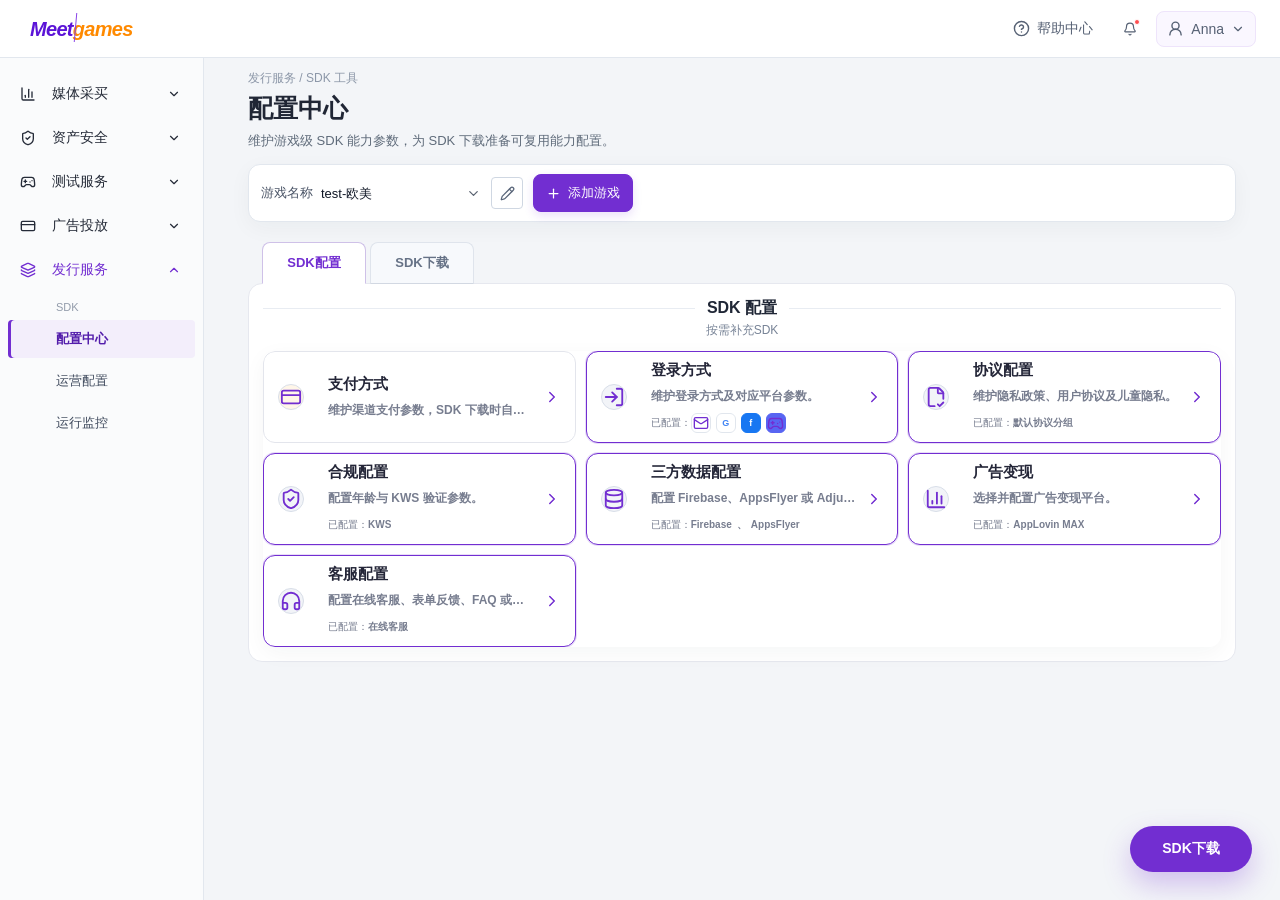
==== commit be2ef918: "archive: import MeetGames SDK Demo V2.0 delivery snapshot" ====
--- a/demo/index.html
+++ b/demo/index.html
@@ -1 +1 @@
-<!DOCTYPE html><html lang="zh-CN"><head><meta charSet="utf-8"/><meta name="viewport" content="width=device-width, initial-scale=1"/><link rel="preload" as="image" href="./assets/brands/android.svg"/><link rel="preload" as="image" href="./assets/brands/google-play.svg"/><link rel="stylesheet" href="./_next/static/chunks/2wk6xcp2gwzjs.css" data-precedence="next"/><link rel="preload" as="script" fetchPriority="low" href="./_next/static/chunks/311qtovt98m4l.js"/><script src="./_next/static/chunks/385zdq9jcs21p.js" async=""></script><script src="./_next/static/chunks/3m_615awxbe63.js" async=""></script><script src="./_next/static/chunks/3_0tt-9qv5d14.js" async=""></script><script src="./_next/static/chunks/turbopack-2hzzla8x71n8z.js" async=""></script><script src="./_next/static/chunks/2c3iyqbsfg6bp.js" async=""></script><script src="./_next/static/chunks/24nn151c8nclt.js" async=""></script><script src="./_next/static/chunks/0o4dtp2wnrilb.js" async=""></script><script src="./_next/static/chunks/1uxbj6ciunkfi.js?v=20260805-feedback-9" async=""></script><title>MeetGames SDK 工具 Demo V1.9</title><meta name="description" content="配置中心、运营配置与 SDK 组合包交互 Demo"/><link rel="icon" href="./icon.svg?icon.1e2ux_byo1zp2.svg" sizes="any" type="image/svg+xml"/><script src="./_next/static/chunks/0cz1d0mv5g_q7.js" noModule=""></script><link rel="stylesheet" href="./demo-country-strategy.css?v=20260805-strategy-groups-v2-feedback-5"/></head><body><div hidden=""><!--$--><!--/$--></div><div class="mgp-app"><header class="mgp-topbar"><div class="mgp-brand" aria-label="MeetGames"><span>Meet</span><b>games</b></div><div class="mgp-top-actions"><button type="button"><svg xmlns="http://www.w3.org/2000/svg" width="17" height="17" viewBox="0 0 24 24" fill="none" stroke="currentColor" stroke-width="2" stroke-linecap="round" stroke-linejoin="round" class="lucide lucide-circle-question-mark" aria-hidden="true"><circle cx="12" cy="12" r="10"></circle><path d="M9.09 9a3 3 0 0 1 5.83 1c0 2-3 3-3 3"></path><path d="M12 17h.01"></path></svg>帮助中心</button><button type="button" class="mgp-icon-button" aria-label="消息通知"><svg xmlns="http://www.w3.org/2000/svg" width="18" height="18" viewBox="0 0 24 24" fill="none" stroke="currentColor" stroke-width="2" stroke-linecap="round" stroke-linejoin="round" class="lucide lucide-bell" aria-hidden="true"><path d="M10.268 21a2 2 0 0 0 3.464 0"></path><path d="M3.262 15.326A1 1 0 0 0 4 17h16a1 1 0 0 0 .74-1.673C19.41 13.956 18 12.499 18 8A6 6 0 0 0 6 8c0 4.499-1.411 5.956-2.738 7.326"></path></svg><i></i></button><button type="button" class="mgp-user"><svg xmlns="http://www.w3.org/2000/svg" width="17" height="17" viewBox="0 0 24 24" fill="none" stroke="currentColor" stroke-width="2" stroke-linecap="round" stroke-linejoin="round" class="lucide lucide-user-round" aria-hidden="true"><circle cx="12" cy="8" r="5"></circle><path d="M20 21a8 8 0 0 0-16 0"></path></svg><span>Anna</span><svg xmlns="http://www.w3.org/2000/svg" width="14" height="14" viewBox="0 0 24 24" fill="none" stroke="currentColor" stroke-width="2" stroke-linecap="round" stroke-linejoin="round" class="lucide lucide-chevron-down" aria-hidden="true"><path d="m6 9 6 6 6-6"></path></svg></button></div></header><aside class="mgp-sidebar"><div class="mgp-service-nav" aria-label="产品服务导航"><button type="button" class=""><svg xmlns="http://www.w3.org/2000/svg" width="16" height="16" viewBox="0 0 24 24" fill="none" stroke="currentColor" stroke-width="2" stroke-linecap="round" stroke-linejoin="round" class="lucide lucide-chart-column" aria-hidden="true"><path d="M3 3v16a2 2 0 0 0 2 2h16"></path><path d="M18 17V9"></path><path d="M13 17V5"></path><path d="M8 17v-3"></path></svg><span>媒体采买</span><svg xmlns="http://www.w3.org/2000/svg" width="14" height="14" viewBox="0 0 24 24" fill="none" stroke="currentColor" stroke-width="2" stroke-linecap="round" stroke-linejoin="round" class="lucide lucide-chevron-down" aria-hidden="true"><path d="m6 9 6 6 6-6"></path></svg></button><button type="button" class=""><svg xmlns="http://www.w3.org/2000/svg" width="16" height="16" viewBox="0 0 24 24" fill="none" stroke="currentColor" stroke-width="2" stroke-linecap="round" stroke-linejoin="round" class="lucide lucide-shield-check" aria-hidden="true"><path d="M20 13c0 5-3.5 7.5-7.66 8.95a1 1 0 0 1-.67-.01C7.5 20.5 4 18 4 13V6a1 1 0 0 1 1-1c2 0 4.5-1.2 6.24-2.72a1.17 1.17 0 0 1 1.52 0C14.51 3.81 17 5 19 5a1 1 0 0 1 1 1z"></path><path d="m9 12 2 2 4-4"></path></svg><span>资产安全</span><svg xmlns="http://www.w3.org/2000/svg" width="14" height="14" viewBox="0 0 24 24" fill="none" stroke="currentColor" stroke-width="2" stroke-linecap="round" stroke-linejoin="round" class="lucide lucide-chevron-down" aria-hidden="true"><path d="m6 9 6 6 6-6"></path></svg></button><button type="button" class=""><svg xmlns="http://www.w3.org/2000/svg" width="16" height="16" viewBox="0 0 24 24" fill="none" stroke="currentColor" stroke-width="2" stroke-linecap="round" stroke-linejoin="round" class="lucide lucide-gamepad2 lucide-gamepad-2" aria-hidden="true"><line x1="6" x2="10" y1="11" y2="11"></line><line x1="8" x2="8" y1="9" y2="13"></line><line x1="15" x2="15.01" y1="12" y2="12"></line><line x1="18" x2="18.01" y1="10" y2="10"></line><path d="M17.32 5H6.68a4 4 0 0 0-3.978 3.59c-.006.052-.01.101-.017.152C2.604 9.416 2 14.456 2 16a3 3 0 0 0 3 3c1 0 1.5-.5 2-1l1.414-1.414A2 2 0 0 1 9.828 16h4.344a2 2 0 0 1 1.414.586L17 18c.5.5 1 1 2 1a3 3 0 0 0 3-3c0-1.545-.604-6.584-.685-7.258-.007-.05-.011-.1-.017-.151A4 4 0 0 0 17.32 5z"></path></svg><span>测试服务</span><svg xmlns="http://www.w3.org/2000/svg" width="14" height="14" viewBox="0 0 24 24" fill="none" stroke="currentColor" stroke-width="2" stroke-linecap="round" stroke-linejoin="round" class="lucide lucide-chevron-down" aria-hidden="true"><path d="m6 9 6 6 6-6"></path></svg></button><button type="button" class=""><svg xmlns="http://www.w3.org/2000/svg" width="16" height="16" viewBox="0 0 24 24" fill="none" stroke="currentColor" stroke-width="2" stroke-linecap="round" stroke-linejoin="round" class="lucide lucide-credit-card" aria-hidden="true"><rect width="20" height="14" x="2" y="5" rx="2"></rect><line x1="2" x2="22" y1="10" y2="10"></line></svg><span>广告投放</span><svg xmlns="http://www.w3.org/2000/svg" width="14" height="14" viewBox="0 0 24 24" fill="none" stroke="currentColor" stroke-width="2" stroke-linecap="round" stroke-linejoin="round" class="lucide lucide-chevron-down" aria-hidden="true"><path d="m6 9 6 6 6-6"></path></svg></button><button type="button" class="expanded"><svg xmlns="http://www.w3.org/2000/svg" width="16" height="16" viewBox="0 0 24 24" fill="none" stroke="currentColor" stroke-width="2" stroke-linecap="round" stroke-linejoin="round" class="lucide lucide-layers" aria-hidden="true"><path d="M12.83 2.18a2 2 0 0 0-1.66 0L2.6 6.08a1 1 0 0 0 0 1.83l8.58 3.91a2 2 0 0 0 1.66 0l8.58-3.9a1 1 0 0 0 0-1.83z"></path><path d="M2 12a1 1 0 0 0 .58.91l8.6 3.91a2 2 0 0 0 1.65 0l8.58-3.9A1 1 0 0 0 22 12"></path><path d="M2 17a1 1 0 0 0 .58.91l8.6 3.91a2 2 0 0 0 1.65 0l8.58-3.9A1 1 0 0 0 22 17"></path></svg><span>发行服务</span><svg xmlns="http://www.w3.org/2000/svg" width="14" height="14" viewBox="0 0 24 24" fill="none" stroke="currentColor" stroke-width="2" stroke-linecap="round" stroke-linejoin="round" class="lucide lucide-chevron-down" aria-hidden="true"><path d="m6 9 6 6 6-6"></path></svg></button></div><div class="mgp-sidebar-group-label">SDK</div><nav aria-label="SDK主导航"><button type="button" class="active">配置中心</button><button type="button" class="">运营配置</button><button type="button" class="">运行监控</button></nav></aside><main class="mgp-main"><div class="mgp-page mgp-foundation-page"><section class="mgp-foundation-toolbar"><div class="mgp-foundation-toolbar-row"><label><span>游戏名称</span><select aria-label="游戏名称"><option selected="">test-欧美</option><option>Kingdom Journey</option><option>Puzzle Harbor</option></select><svg xmlns="http://www.w3.org/2000/svg" width="15" height="15" viewBox="0 0 24 24" fill="none" stroke="currentColor" stroke-width="2" stroke-linecap="round" stroke-linejoin="round" class="lucide lucide-chevron-down" aria-hidden="true"><path d="m6 9 6 6 6-6"></path></svg></label><button type="button" class="mgp-edit-game-button" aria-label="修改当前游戏" title="修改当前游戏"><svg xmlns="http://www.w3.org/2000/svg" width="15" height="15" viewBox="0 0 24 24" fill="none" stroke="currentColor" stroke-width="2" stroke-linecap="round" stroke-linejoin="round" class="lucide lucide-pencil" aria-hidden="true"><path d="M21.174 6.812a1 1 0 0 0-3.986-3.987L3.842 16.174a2 2 0 0 0-.5.83l-1.321 4.352a.5.5 0 0 0 .623.622l4.353-1.32a2 2 0 0 0 .83-.497z"></path><path d="m15 5 4 4"></path></svg></button><button type="button" class="mgp-button primary mgp-add-game-button"><svg xmlns="http://www.w3.org/2000/svg" width="15" height="15" viewBox="0 0 24 24" fill="none" stroke="currentColor" stroke-width="2" stroke-linecap="round" stroke-linejoin="round" class="lucide lucide-plus" aria-hidden="true"><path d="M5 12h14"></path><path d="M12 5v14"></path></svg>添加游戏</button></div><p>管理已配置的 SDK 组合包，或新增组合包进入完整配置流程。</p></section><section class="mgp-sdk-list-panel mgp-config-package-list-panel"><header><div><h2>SDK组合包</h2><p>维护当前游戏的 SDK 组合包，完成配置后可查看详情或下载。</p></div></header><div class="mgp-config-package-table" role="table" aria-label="SDK组合包列表"><div class="mgp-config-package-head" role="row"><span role="columnheader">包名</span><span role="columnheader">平台</span><span role="columnheader">发行渠道</span><span role="columnheader">状态</span><span role="columnheader">操作</span></div><div class="mgp-config-package-row mgp-config-bundle-row" role="row" data-package-status="complete"><span class="mgp-sdk-package-cell" role="cell"><strong>com.demo.legend.global</strong><small>test-欧美</small></span><span class="mgp-config-package-platform" role="cell"><span class="mgp-platform-logo android" style="width:20px;height:20px" aria-hidden="true"><img src="./assets/brands/android.svg" alt=""/></span><span>Android</span></span><span class="mgp-sdk-store-cell" role="cell"><span class="mgp-store-logo google" style="width:21px;height:21px" aria-hidden="true"><img src="./assets/brands/google-play.svg" alt=""/></span><span>Google Play</span></span><span role="cell"><em class="mgp-config-package-status complete">已完成</em></span><span class="mgp-config-package-actions" role="cell"><button type="button" class="mgp-text-action" aria-label="&#20462;&#25913;Google PlaySDK&#32452;&#21512;&#21253;">&#20462;&#25913;</button><button type="button" class="mgp-text-action" aria-label="查看Google PlaySDK组合包详情">详情</button><button type="button" class="mgp-text-action" aria-label="下载Google PlaySDK组合包 ZIP">下载</button><button type="button" class="mgp-text-action" aria-label="进入Google Play运营配置">进入运营配置</button><button type="button" class="mgp-text-action danger" aria-label="删除Google PlaySDK组合包">删除</button></span></div></div><button type="button" class="mgp-config-package-add-row" aria-label="新增SDK组合包"><svg xmlns="http://www.w3.org/2000/svg" width="18" height="18" viewBox="0 0 24 24" fill="none" stroke="currentColor" stroke-width="2" stroke-linecap="round" stroke-linejoin="round" class="lucide lucide-plus" aria-hidden="true"><path d="M5 12h14"></path><path d="M12 5v14"></path></svg><span>新增SDK组合包</span></button></section></div></main></div><!--$--><!--/$--><script src="./_next/static/chunks/311qtovt98m4l.js" id="_R_" async=""></script><script>(self.__next_f=self.__next_f||[]).push([0])</script><script>self.__next_f.push([1,"1:\"$Sreact.fragment\"\n2:I[86197,[\"./_next/static/chunks/2c3iyqbsfg6bp.js\",\"./_next/static/chunks/24nn151c8nclt.js\"],\"default\"]\n3:I[91240,[\"./_next/static/chunks/2c3iyqbsfg6bp.js\",\"./_next/static/chunks/24nn151c8nclt.js\"],\"default\"]\n4:I[22035,[\"./_next/static/chunks/2c3iyqbsfg6bp.js\",\"./_next/static/chunks/24nn151c8nclt.js\",\"./_next/static/chunks/0o4dtp2wnrilb.js\",\"./_next/static/chunks/1uxbj6ciunkfi.js?v=20260805-feedback-9\"],\"default\"]\n5:I[9678,[\"./_next/static/chunks/2c3iyqbsfg6bp.js\",\"./_next/static/chunks/24nn151c8nclt.js\"],\"OutletBoundary\"]\n6:\"$Sreact.suspense\"\n8:I[9678,[\"./_next/static/chunks/2c3iyqbsfg6bp.js\",\"./_next/static/chunks/24nn151c8nclt.js\"],\"ViewportBoundary\"]\na:I[9678,[\"./_next/static/chunks/2c3iyqbsfg6bp.js\",\"./_next/static/chunks/24nn151c8nclt.js\"],\"MetadataBoundary\"]\nc:I[34178,[\"./_next/static/chunks/2c3iyqbsfg6bp.js\",\"./_next/static/chunks/24nn151c8nclt.js\"],\"default\",1]\n:HL[\"./_next/static/chunks/2wk6xcp2gwzjs.css\",\"style\"]\n"])</script><script>self.__next_f.push([1,"0:{\"P\":null,\"c\":[\"\",\"\"],\"q\":\"\",\"i\":false,\"f\":[[[\"\",{\"children\":[\"__PAGE__\",{}]},\"$undefined\",\"$undefined\",16],[[\"$\",\"$1\",\"c\",{\"children\":[[[\"$\",\"link\",\"0\",{\"rel\":\"stylesheet\",\"href\":\"./_next/static/chunks/2wk6xcp2gwzjs.css\",\"precedence\":\"next\",\"crossOrigin\":\"$undefined\",\"nonce\":\"$undefined\"}],[\"$\",\"script\",\"script-0\",{\"src\":\"./_next/static/chunks/2c3iyqbsfg6bp.js\",\"async\":true,\"nonce\":\"$undefined\"}],[\"$\",\"script\",\"script-1\",{\"src\":\"./_next/static/chunks/24nn151c8nclt.js\",\"async\":true,\"nonce\":\"$undefined\"}]],[\"$\",\"html\",null,{\"lang\":\"zh-CN\",\"children\":[\"$\",\"body\",null,{\"children\":[\"$\",\"$L2\",null,{\"parallelRouterKey\":\"children\",\"error\":\"$undefined\",\"errorStyles\":\"$undefined\",\"errorScripts\":\"$undefined\",\"template\":[\"$\",\"$L3\",null,{}],\"templateStyles\":\"$undefined\",\"templateScripts\":\"$undefined\",\"notFound\":[[[\"$\",\"title\",null,{\"children\":\"404: This page could not be found.\"}],[\"$\",\"div\",null,{\"style\":{\"fontFamily\":\"system-ui,\\\"Segoe UI\\\",Roboto,Helvetica,Arial,sans-serif,\\\"Apple Color Emoji\\\",\\\"Segoe UI Emoji\\\"\",\"height\":\"100vh\",\"textAlign\":\"center\",\"display\":\"flex\",\"flexDirection\":\"column\",\"alignItems\":\"center\",\"justifyContent\":\"center\"},\"children\":[\"$\",\"div\",null,{\"children\":[[\"$\",\"style\",null,{\"dangerouslySetInnerHTML\":{\"__html\":\"body{color:#000;background:#fff;margin:0}.next-error-h1{border-right:1px solid rgba(0,0,0,.3)}@media (prefers-color-scheme:dark){body{color:#fff;background:#000}.next-error-h1{border-right:1px solid rgba(255,255,255,.3)}}\"}}],[\"$\",\"h1\",null,{\"className\":\"next-error-h1\",\"style\":{\"display\":\"inline-block\",\"margin\":\"0 20px 0 0\",\"padding\":\"0 23px 0 0\",\"fontSize\":24,\"fontWeight\":500,\"verticalAlign\":\"top\",\"lineHeight\":\"49px\"},\"children\":404}],[\"$\",\"div\",null,{\"style\":{\"display\":\"inline-block\"},\"children\":[\"$\",\"h2\",null,{\"style\":{\"fontSize\":14,\"fontWeight\":400,\"lineHeight\":\"49px\",\"margin\":0},\"children\":\"This page could not be found.\"}]}]]}]}]],[]],\"forbidden\":\"$undefined\",\"unauthorized\":\"$undefined\"}]}]}]]}],{\"children\":[[\"$\",\"$1\",\"c\",{\"children\":[[\"$\",\"$L4\",null,{}],[[\"$\",\"script\",\"script-0\",{\"src\":\"./_next/static/chunks/0o4dtp2wnrilb.js\",\"async\":true,\"nonce\":\"$undefined\"}],[\"$\",\"script\",\"script-1\",{\"src\":\"./_next/static/chunks/1uxbj6ciunkfi.js?v=20260805-feedback-9\",\"async\":true,\"nonce\":\"$undefined\"}]],[\"$\",\"$L5\",null,{\"children\":[\"$\",\"$6\",null,{\"name\":\"Next.MetadataOutlet\",\"children\":\"$@7\"}]}]]}],{},null,false,null]},null,false,null],[\"$\",\"$1\",\"h\",{\"children\":[null,[\"$\",\"$L8\",null,{\"children\":\"$L9\"}],[\"$\",\"div\",null,{\"hidden\":true,\"children\":[\"$\",\"$La\",null,{\"children\":[\"$\",\"$6\",null,{\"name\":\"Next.Metadata\",\"children\":\"$Lb\"}]}]}],null]}],false]],\"m\":\"$undefined\",\"G\":[\"$c\",[[\"$\",\"link\",\"0\",{\"rel\":\"stylesheet\",\"href\":\"./_next/static/chunks/2wk6xcp2gwzjs.css\",\"precedence\":\"next\",\"crossOrigin\":\"$undefined\",\"nonce\":\"$undefined\"}]]],\"S\":true,\"h\":null,\"s\":\"$undefined\",\"l\":\"$undefined\",\"p\":\"$undefined\",\"d\":\"$undefined\",\"b\":\"GeeUS-V2cklZd-PxiyJpv\"}\n"])</script><script>self.__next_f.push([1,"9:[[\"$\",\"meta\",\"0\",{\"charSet\":\"utf-8\"}],[\"$\",\"meta\",\"1\",{\"name\":\"viewport\",\"content\":\"width=device-width, initial-scale=1\"}]]\n"])</script><script>self.__next_f.push([1,"d:I[85709,[\"./_next/static/chunks/2c3iyqbsfg6bp.js\",\"./_next/static/chunks/24nn151c8nclt.js\"],\"IconMark\"]\n7:null\nb:[[\"$\",\"title\",\"0\",{\"children\":\"MeetGames SDK 工具 Demo V1.9\"}],[\"$\",\"meta\",\"1\",{\"name\":\"description\",\"content\":\"配置中心、运营配置与 SDK 组合包交互 Demo\"}],[\"$\",\"link\",\"2\",{\"rel\":\"icon\",\"href\":\"./icon.svg?icon.1e2ux_byo1zp2.svg\",\"sizes\":\"any\",\"type\":\"image/svg+xml\"}],[\"$\",\"$Ld\",\"3\",{}]]\n"])</script><script src="./demo-country-strategy.js?v=20260805-strategy-groups-v2-feedback-5" defer></script></body></html>
+<!DOCTYPE html><html lang="zh-CN"><head><meta charSet="utf-8"/><meta name="viewport" content="width=device-width, initial-scale=1"/><link rel="preload" as="image" href="./assets/brands/android.svg"/><link rel="preload" as="image" href="./assets/brands/google-play.svg"/><link rel="stylesheet" href="./_next/static/chunks/2wk6xcp2gwzjs.css" data-precedence="next"/><link rel="preload" as="script" fetchPriority="low" href="./_next/static/chunks/311qtovt98m4l.js"/><script src="./_next/static/chunks/385zdq9jcs21p.js" async=""></script><script src="./_next/static/chunks/3m_615awxbe63.js" async=""></script><script src="./_next/static/chunks/3_0tt-9qv5d14.js" async=""></script><script src="./_next/static/chunks/turbopack-2hzzla8x71n8z.js" async=""></script><script src="./_next/static/chunks/2c3iyqbsfg6bp.js" async=""></script><script src="./_next/static/chunks/24nn151c8nclt.js" async=""></script><script src="./_next/static/chunks/0o4dtp2wnrilb.js" async=""></script><script src="./_next/static/chunks/1uxbj6ciunkfi.js?v=20260806-sdk-locking-feedback-4" async=""></script><title>MeetGames SDK 工具 Demo V2.0</title><meta name="description" content="配置中心、SDK下载、运营配置与 SDK 交互 Demo"/><link rel="icon" href="./icon.svg?icon.1e2ux_byo1zp2.svg" sizes="any" type="image/svg+xml"/><script src="./_next/static/chunks/0cz1d0mv5g_q7.js" noModule=""></script><link rel="stylesheet" href="./demo-country-strategy.css?v=20260806-sdk-locking-feedback-4"/></head><body><div hidden=""><!--$--><!--/$--></div><div class="mgp-app"><header class="mgp-topbar"><div class="mgp-brand" aria-label="MeetGames"><span>Meet</span><b>games</b></div><div class="mgp-top-actions"><button type="button"><svg xmlns="http://www.w3.org/2000/svg" width="17" height="17" viewBox="0 0 24 24" fill="none" stroke="currentColor" stroke-width="2" stroke-linecap="round" stroke-linejoin="round" class="lucide lucide-circle-question-mark" aria-hidden="true"><circle cx="12" cy="12" r="10"></circle><path d="M9.09 9a3 3 0 0 1 5.83 1c0 2-3 3-3 3"></path><path d="M12 17h.01"></path></svg>帮助中心</button><button type="button" class="mgp-icon-button" aria-label="消息通知"><svg xmlns="http://www.w3.org/2000/svg" width="18" height="18" viewBox="0 0 24 24" fill="none" stroke="currentColor" stroke-width="2" stroke-linecap="round" stroke-linejoin="round" class="lucide lucide-bell" aria-hidden="true"><path d="M10.268 21a2 2 0 0 0 3.464 0"></path><path d="M3.262 15.326A1 1 0 0 0 4 17h16a1 1 0 0 0 .74-1.673C19.41 13.956 18 12.499 18 8A6 6 0 0 0 6 8c0 4.499-1.411 5.956-2.738 7.326"></path></svg><i></i></button><button type="button" class="mgp-user"><svg xmlns="http://www.w3.org/2000/svg" width="17" height="17" viewBox="0 0 24 24" fill="none" stroke="currentColor" stroke-width="2" stroke-linecap="round" stroke-linejoin="round" class="lucide lucide-user-round" aria-hidden="true"><circle cx="12" cy="8" r="5"></circle><path d="M20 21a8 8 0 0 0-16 0"></path></svg><span>Anna</span><svg xmlns="http://www.w3.org/2000/svg" width="14" height="14" viewBox="0 0 24 24" fill="none" stroke="currentColor" stroke-width="2" stroke-linecap="round" stroke-linejoin="round" class="lucide lucide-chevron-down" aria-hidden="true"><path d="m6 9 6 6 6-6"></path></svg></button></div></header><aside class="mgp-sidebar"><div class="mgp-service-nav" aria-label="产品服务导航"><button type="button" class=""><svg xmlns="http://www.w3.org/2000/svg" width="16" height="16" viewBox="0 0 24 24" fill="none" stroke="currentColor" stroke-width="2" stroke-linecap="round" stroke-linejoin="round" class="lucide lucide-chart-column" aria-hidden="true"><path d="M3 3v16a2 2 0 0 0 2 2h16"></path><path d="M18 17V9"></path><path d="M13 17V5"></path><path d="M8 17v-3"></path></svg><span>媒体采买</span><svg xmlns="http://www.w3.org/2000/svg" width="14" height="14" viewBox="0 0 24 24" fill="none" stroke="currentColor" stroke-width="2" stroke-linecap="round" stroke-linejoin="round" class="lucide lucide-chevron-down" aria-hidden="true"><path d="m6 9 6 6 6-6"></path></svg></button><button type="button" class=""><svg xmlns="http://www.w3.org/2000/svg" width="16" height="16" viewBox="0 0 24 24" fill="none" stroke="currentColor" stroke-width="2" stroke-linecap="round" stroke-linejoin="round" class="lucide lucide-shield-check" aria-hidden="true"><path d="M20 13c0 5-3.5 7.5-7.66 8.95a1 1 0 0 1-.67-.01C7.5 20.5 4 18 4 13V6a1 1 0 0 1 1-1c2 0 4.5-1.2 6.24-2.72a1.17 1.17 0 0 1 1.52 0C14.51 3.81 17 5 19 5a1 1 0 0 1 1 1z"></path><path d="m9 12 2 2 4-4"></path></svg><span>资产安全</span><svg xmlns="http://www.w3.org/2000/svg" width="14" height="14" viewBox="0 0 24 24" fill="none" stroke="currentColor" stroke-width="2" stroke-linecap="round" stroke-linejoin="round" class="lucide lucide-chevron-down" aria-hidden="true"><path d="m6 9 6 6 6-6"></path></svg></button><button type="button" class=""><svg xmlns="http://www.w3.org/2000/svg" width="16" height="16" viewBox="0 0 24 24" fill="none" stroke="currentColor" stroke-width="2" stroke-linecap="round" stroke-linejoin="round" class="lucide lucide-gamepad2 lucide-gamepad-2" aria-hidden="true"><line x1="6" x2="10" y1="11" y2="11"></line><line x1="8" x2="8" y1="9" y2="13"></line><line x1="15" x2="15.01" y1="12" y2="12"></line><line x1="18" x2="18.01" y1="10" y2="10"></line><path d="M17.32 5H6.68a4 4 0 0 0-3.978 3.59c-.006.052-.01.101-.017.152C2.604 9.416 2 14.456 2 16a3 3 0 0 0 3 3c1 0 1.5-.5 2-1l1.414-1.414A2 2 0 0 1 9.828 16h4.344a2 2 0 0 1 1.414.586L17 18c.5.5 1 1 2 1a3 3 0 0 0 3-3c0-1.545-.604-6.584-.685-7.258-.007-.05-.011-.1-.017-.151A4 4 0 0 0 17.32 5z"></path></svg><span>测试服务</span><svg xmlns="http://www.w3.org/2000/svg" width="14" height="14" viewBox="0 0 24 24" fill="none" stroke="currentColor" stroke-width="2" stroke-linecap="round" stroke-linejoin="round" class="lucide lucide-chevron-down" aria-hidden="true"><path d="m6 9 6 6 6-6"></path></svg></button><button type="button" class=""><svg xmlns="http://www.w3.org/2000/svg" width="16" height="16" viewBox="0 0 24 24" fill="none" stroke="currentColor" stroke-width="2" stroke-linecap="round" stroke-linejoin="round" class="lucide lucide-credit-card" aria-hidden="true"><rect width="20" height="14" x="2" y="5" rx="2"></rect><line x1="2" x2="22" y1="10" y2="10"></line></svg><span>广告投放</span><svg xmlns="http://www.w3.org/2000/svg" width="14" height="14" viewBox="0 0 24 24" fill="none" stroke="currentColor" stroke-width="2" stroke-linecap="round" stroke-linejoin="round" class="lucide lucide-chevron-down" aria-hidden="true"><path d="m6 9 6 6 6-6"></path></svg></button><button type="button" class="expanded"><svg xmlns="http://www.w3.org/2000/svg" width="16" height="16" viewBox="0 0 24 24" fill="none" stroke="currentColor" stroke-width="2" stroke-linecap="round" stroke-linejoin="round" class="lucide lucide-layers" aria-hidden="true"><path d="M12.83 2.18a2 2 0 0 0-1.66 0L2.6 6.08a1 1 0 0 0 0 1.83l8.58 3.91a2 2 0 0 0 1.66 0l8.58-3.9a1 1 0 0 0 0-1.83z"></path><path d="M2 12a1 1 0 0 0 .58.91l8.6 3.91a2 2 0 0 0 1.65 0l8.58-3.9A1 1 0 0 0 22 12"></path><path d="M2 17a1 1 0 0 0 .58.91l8.6 3.91a2 2 0 0 0 1.65 0l8.58-3.9A1 1 0 0 0 22 17"></path></svg><span>发行服务</span><svg xmlns="http://www.w3.org/2000/svg" width="14" height="14" viewBox="0 0 24 24" fill="none" stroke="currentColor" stroke-width="2" stroke-linecap="round" stroke-linejoin="round" class="lucide lucide-chevron-down" aria-hidden="true"><path d="m6 9 6 6 6-6"></path></svg></button></div><div class="mgp-sidebar-group-label">SDK</div><nav aria-label="SDK主导航"><button type="button" class="active" data-nav-id="config">配置中心</button><button type="button" class="" data-nav-id="operations-plan">运营配置</button><button type="button" class="" data-nav-id="ops">运行监控</button></nav></aside><main class="mgp-main"><div class="mgp-page mgp-foundation-page"><div class="mgp-page-heading"><div><span>发行服务 / SDK 工具</span><h1>配置中心</h1><p>维护游戏级 SDK 能力参数，为 SDK 下载准备可复用能力配置。</p></div></div><section class="mgp-foundation-toolbar"><div class="mgp-foundation-toolbar-row"><label><span>游戏名称</span><select aria-label="游戏名称"><option>test-欧美</option><option>Kingdom Journey</option><option>Puzzle Harbor</option></select><svg xmlns="http://www.w3.org/2000/svg" width="15" height="15" viewBox="0 0 24 24" fill="none" stroke="currentColor" stroke-width="2" stroke-linecap="round" stroke-linejoin="round" class="lucide lucide-chevron-down" aria-hidden="true"><path d="m6 9 6 6 6-6"></path></svg></label><button type="button" class="mgp-edit-game-button" aria-label="修改当前游戏" title="修改当前游戏"><svg xmlns="http://www.w3.org/2000/svg" width="15" height="15" viewBox="0 0 24 24" fill="none" stroke="currentColor" stroke-width="2" stroke-linecap="round" stroke-linejoin="round" class="lucide lucide-pencil" aria-hidden="true"><path d="M21.174 6.812a1 1 0 0 0-3.986-3.987L3.842 16.174a2 2 0 0 0-.5.83l-1.321 4.352a.5.5 0 0 0 .623.622l4.353-1.32a2 2 0 0 0 .83-.497z"></path><path d="m15 5 4 4"></path></svg></button><button type="button" class="mgp-button primary mgp-add-game-button"><svg xmlns="http://www.w3.org/2000/svg" width="15" height="15" viewBox="0 0 24 24" fill="none" stroke="currentColor" stroke-width="2" stroke-linecap="round" stroke-linejoin="round" class="lucide lucide-plus" aria-hidden="true"><path d="M5 12h14"></path><path d="M12 5v14"></path></svg>添加游戏</button></div></section><nav class="mgp-sdk-workbench-tabs" aria-label="SDK工作台"><button type="button" class="active" aria-current="page">SDK配置</button><button type="button" class="">SDK下载</button></nav><div class="mgp-config-step-navigation"><div class="mgp-config-card-heading mgp-foundation-panel"><div class="mgp-config-module-heading"><h3 class="mgp-plain-section-title">SDK 配置</h3><p>按需补充SDK</p></div></div><nav class="mgp-config-tabs mgp-foundation-tabs mgp-config-step-list mgp-config-card-grid" aria-label="SDK 配置模块"><button type="button" id="config-tab-release" class="mgp-config-card  " aria-label="支付方式" aria-controls="config-panel-release" data-config-card="release"><span class="mgp-config-card-icon" aria-hidden="true"><svg xmlns="http://www.w3.org/2000/svg" width="22" height="22" viewBox="0 0 24 24" fill="none" stroke="currentColor" stroke-width="2" stroke-linecap="round" stroke-linejoin="round" class="lucide lucide-credit-card" aria-hidden="true"><rect width="20" height="14" x="2" y="5" rx="2"></rect><line x1="2" x2="22" y1="10" y2="10"></line></svg></span><span class="mgp-config-card-copy"><strong>支付方式</strong><small>维护渠道支付参数，SDK 下载时自动引用。</small></span><svg xmlns="http://www.w3.org/2000/svg" width="18" height="18" viewBox="0 0 24 24" fill="none" stroke="currentColor" stroke-width="2" stroke-linecap="round" stroke-linejoin="round" class="lucide lucide-chevron-down mgp-config-card-arrow" aria-hidden="true"><path d="m6 9 6 6 6-6"></path></svg></button><button type="button" id="config-tab-login" class="mgp-config-card  configured" aria-label="登录方式" aria-controls="config-panel-login" data-config-card="login"><span class="mgp-config-card-icon" aria-hidden="true"><svg xmlns="http://www.w3.org/2000/svg" width="22" height="22" viewBox="0 0 24 24" fill="none" stroke="currentColor" stroke-width="2" stroke-linecap="round" stroke-linejoin="round" class="lucide lucide-log-in" aria-hidden="true"><path d="m10 17 5-5-5-5"></path><path d="M15 12H3"></path><path d="M15 3h4a2 2 0 0 1 2 2v14a2 2 0 0 1-2 2h-4"></path></svg></span><span class="mgp-config-card-copy"><strong>登录方式</strong><small>维护登录方式及对应平台参数。</small><span class="mgp-config-card-summary"><em>已配置：</em><span class="mgp-config-card-summary-items"><span class="mgp-config-card-summary-item login" title="Email"><span class="mgp-login-brand email" aria-hidden="true"><svg xmlns="http://www.w3.org/2000/svg" width="16" height="16" viewBox="0 0 24 24" fill="none" stroke="currentColor" stroke-width="2" stroke-linecap="round" stroke-linejoin="round" class="lucide lucide-mail" aria-hidden="true"><path d="m22 7-8.991 5.727a2 2 0 0 1-2.009 0L2 7"></path><rect x="2" y="4" width="20" height="16" rx="2"></rect></svg></span></span><span class="mgp-config-card-summary-item login" title="Google"><span class="mgp-login-brand google" aria-hidden="true"><span>G</span></span></span><span class="mgp-config-card-summary-item login" title="Facebook"><span class="mgp-login-brand facebook" aria-hidden="true"><span>f</span></span></span><span class="mgp-config-card-summary-item login" title="Discord"><span class="mgp-login-brand discord" aria-hidden="true"><svg xmlns="http://www.w3.org/2000/svg" width="17" height="17" viewBox="0 0 24 24" fill="none" stroke="currentColor" stroke-width="2" stroke-linecap="round" stroke-linejoin="round" class="lucide lucide-gamepad2 lucide-gamepad-2" aria-hidden="true"><line x1="6" x2="10" y1="11" y2="11"></line><line x1="8" x2="8" y1="9" y2="13"></line><line x1="15" x2="15.01" y1="12" y2="12"></line><line x1="18" x2="18.01" y1="10" y2="10"></line><path d="M17.32 5H6.68a4 4 0 0 0-3.978 3.59c-.006.052-.01.101-.017.152C2.604 9.416 2 14.456 2 16a3 3 0 0 0 3 3c1 0 1.5-.5 2-1l1.414-1.414A2 2 0 0 1 9.828 16h4.344a2 2 0 0 1 1.414.586L17 18c.5.5 1 1 2 1a3 3 0 0 0 3-3c0-1.545-.604-6.584-.685-7.258-.007-.05-.011-.1-.017-.151A4 4 0 0 0 17.32 5z"></path></svg></span></span></span></span></span><svg xmlns="http://www.w3.org/2000/svg" width="18" height="18" viewBox="0 0 24 24" fill="none" stroke="currentColor" stroke-width="2" stroke-linecap="round" stroke-linejoin="round" class="lucide lucide-chevron-down mgp-config-card-arrow" aria-hidden="true"><path d="m6 9 6 6 6-6"></path></svg></button><button type="button" id="config-tab-agreement" class="mgp-config-card  configured" aria-label="协议配置" aria-controls="config-panel-agreement" data-config-card="agreement"><span class="mgp-config-card-icon" aria-hidden="true"><svg xmlns="http://www.w3.org/2000/svg" width="22" height="22" viewBox="0 0 24 24" fill="none" stroke="currentColor" stroke-width="2" stroke-linecap="round" stroke-linejoin="round" class="lucide lucide-file-check-corner" aria-hidden="true"><path d="M10.5 22H6a2 2 0 0 1-2-2V4a2 2 0 0 1 2-2h8a2.4 2.4 0 0 1 1.706.706l3.588 3.588A2.4 2.4 0 0 1 20 8v6"></path><path d="M14 2v5a1 1 0 0 0 1 1h5"></path><path d="m14 20 2 2 4-4"></path></svg></span><span class="mgp-config-card-copy"><strong>协议配置</strong><small>维护隐私政策、用户协议及儿童隐私。</small><span class="mgp-config-card-summary"><em>已配置：</em><span class="mgp-config-card-summary-items"><span class="mgp-config-card-summary-item text" title="默认协议分组">默认协议分组</span></span></span></span><svg xmlns="http://www.w3.org/2000/svg" width="18" height="18" viewBox="0 0 24 24" fill="none" stroke="currentColor" stroke-width="2" stroke-linecap="round" stroke-linejoin="round" class="lucide lucide-chevron-down mgp-config-card-arrow" aria-hidden="true"><path d="m6 9 6 6 6-6"></path></svg></button><button type="button" id="config-tab-compliance" class="mgp-config-card  configured" aria-label="合规配置" aria-controls="config-panel-compliance" data-config-card="compliance"><span class="mgp-config-card-icon" aria-hidden="true"><svg xmlns="http://www.w3.org/2000/svg" width="22" height="22" viewBox="0 0 24 24" fill="none" stroke="currentColor" stroke-width="2" stroke-linecap="round" stroke-linejoin="round" class="lucide lucide-shield-check" aria-hidden="true"><path d="M20 13c0 5-3.5 7.5-7.66 8.95a1 1 0 0 1-.67-.01C7.5 20.5 4 18 4 13V6a1 1 0 0 1 1-1c2 0 4.5-1.2 6.24-2.72a1.17 1.17 0 0 1 1.52 0C14.51 3.81 17 5 19 5a1 1 0 0 1 1 1z"></path><path d="m9 12 2 2 4-4"></path></svg></span><span class="mgp-config-card-copy"><strong>合规配置</strong><small>配置年龄与 KWS 验证参数。</small><span class="mgp-config-card-summary"><em>已配置：</em><span class="mgp-config-card-summary-items"><span class="mgp-config-card-summary-item text" title="KWS">KWS</span></span></span></span><svg xmlns="http://www.w3.org/2000/svg" width="18" height="18" viewBox="0 0 24 24" fill="none" stroke="currentColor" stroke-width="2" stroke-linecap="round" stroke-linejoin="round" class="lucide lucide-chevron-down mgp-config-card-arrow" aria-hidden="true"><path d="m6 9 6 6 6-6"></path></svg></button><button type="button" id="config-tab-data" class="mgp-config-card  configured" aria-label="三方数据配置" aria-controls="config-panel-data" data-config-card="data"><span class="mgp-config-card-icon" aria-hidden="true"><svg xmlns="http://www.w3.org/2000/svg" width="22" height="22" viewBox="0 0 24 24" fill="none" stroke="currentColor" stroke-width="2" stroke-linecap="round" stroke-linejoin="round" class="lucide lucide-database" aria-hidden="true"><ellipse cx="12" cy="5" rx="9" ry="3"></ellipse><path d="M3 5V19A9 3 0 0 0 21 19V5"></path><path d="M3 12A9 3 0 0 0 21 12"></path></svg></span><span class="mgp-config-card-copy"><strong>三方数据配置</strong><small>配置 Firebase、AppsFlyer 或 Adjust。</small><span class="mgp-config-card-summary"><em>已配置：</em><span class="mgp-config-card-summary-items"><span class="mgp-config-card-summary-item text" title="Firebase">Firebase</span><span class="mgp-config-card-summary-item text" title="AppsFlyer">AppsFlyer</span></span></span></span><svg xmlns="http://www.w3.org/2000/svg" width="18" height="18" viewBox="0 0 24 24" fill="none" stroke="currentColor" stroke-width="2" stroke-linecap="round" stroke-linejoin="round" class="lucide lucide-chevron-down mgp-config-card-arrow" aria-hidden="true"><path d="m6 9 6 6 6-6"></path></svg></button><button type="button" id="config-tab-advertising" class="mgp-config-card  configured" aria-label="广告变现" aria-controls="config-panel-advertising" data-config-card="advertising"><span class="mgp-config-card-icon" aria-hidden="true"><svg xmlns="http://www.w3.org/2000/svg" width="22" height="22" viewBox="0 0 24 24" fill="none" stroke="currentColor" stroke-width="2" stroke-linecap="round" stroke-linejoin="round" class="lucide lucide-chart-column" aria-hidden="true"><path d="M3 3v16a2 2 0 0 0 2 2h16"></path><path d="M18 17V9"></path><path d="M13 17V5"></path><path d="M8 17v-3"></path></svg></span><span class="mgp-config-card-copy"><strong>广告变现</strong><small>选择并配置广告变现平台。</small><span class="mgp-config-card-summary"><em>已配置：</em><span class="mgp-config-card-summary-items"><span class="mgp-config-card-summary-item text" title="AppLovin MAX">AppLovin MAX</span></span></span></span><svg xmlns="http://www.w3.org/2000/svg" width="18" height="18" viewBox="0 0 24 24" fill="none" stroke="currentColor" stroke-width="2" stroke-linecap="round" stroke-linejoin="round" class="lucide lucide-chevron-down mgp-config-card-arrow" aria-hidden="true"><path d="m6 9 6 6 6-6"></path></svg></button><button type="button" id="config-tab-support" class="mgp-config-card  configured" aria-label="客服配置" aria-controls="config-panel-support" data-config-card="support"><span class="mgp-config-card-icon" aria-hidden="true"><svg xmlns="http://www.w3.org/2000/svg" width="22" height="22" viewBox="0 0 24 24" fill="none" stroke="currentColor" stroke-width="2" stroke-linecap="round" stroke-linejoin="round" class="lucide lucide-headphones" aria-hidden="true"><path d="M3 14h3a2 2 0 0 1 2 2v3a2 2 0 0 1-2 2H5a2 2 0 0 1-2-2v-7a9 9 0 0 1 18 0v7a2 2 0 0 1-2 2h-1a2 2 0 0 1-2-2v-3a2 2 0 0 1 2-2h3"></path></svg></span><span class="mgp-config-card-copy"><strong>客服配置</strong><small>配置在线客服、表单反馈、FAQ 或智能客服。</small><span class="mgp-config-card-summary"><em>已配置：</em><span class="mgp-config-card-summary-items"><span class="mgp-config-card-summary-item text" title="在线客服">在线客服</span></span></span></span><svg xmlns="http://www.w3.org/2000/svg" width="18" height="18" viewBox="0 0 24 24" fill="none" stroke="currentColor" stroke-width="2" stroke-linecap="round" stroke-linejoin="round" class="lucide lucide-chevron-down mgp-config-card-arrow" aria-hidden="true"><path d="m6 9 6 6 6-6"></path></svg></button></nav></div><button type="button" class="mgp-sdk-download-fab" aria-label="SDK下载">SDK下载</button></div></main></div><!--$--><!--/$--><script src="./_next/static/chunks/311qtovt98m4l.js" id="_R_" async=""></script><script>(self.__next_f=self.__next_f||[]).push([0])</script><script>self.__next_f.push([1,"1:\"$Sreact.fragment\"\n2:I[86197,[\"./_next/static/chunks/2c3iyqbsfg6bp.js\",\"./_next/static/chunks/24nn151c8nclt.js\"],\"default\"]\n3:I[91240,[\"./_next/static/chunks/2c3iyqbsfg6bp.js\",\"./_next/static/chunks/24nn151c8nclt.js\"],\"default\"]\n4:I[22035,[\"./_next/static/chunks/2c3iyqbsfg6bp.js\",\"./_next/static/chunks/24nn151c8nclt.js\",\"./_next/static/chunks/0o4dtp2wnrilb.js\",\"./_next/static/chunks/1uxbj6ciunkfi.js?v=20260806-sdk-locking-feedback-4\"],\"default\"]\n5:I[9678,[\"./_next/static/chunks/2c3iyqbsfg6bp.js\",\"./_next/static/chunks/24nn151c8nclt.js\"],\"OutletBoundary\"]\n6:\"$Sreact.suspense\"\n8:I[9678,[\"./_next/static/chunks/2c3iyqbsfg6bp.js\",\"./_next/static/chunks/24nn151c8nclt.js\"],\"ViewportBoundary\"]\na:I[9678,[\"./_next/static/chunks/2c3iyqbsfg6bp.js\",\"./_next/static/chunks/24nn151c8nclt.js\"],\"MetadataBoundary\"]\nc:I[34178,[\"./_next/static/chunks/2c3iyqbsfg6bp.js\",\"./_next/static/chunks/24nn151c8nclt.js\"],\"default\",1]\n:HL[\"./_next/static/chunks/2wk6xcp2gwzjs.css\",\"style\"]\n"])</script><script>self.__next_f.push([1,"0:{\"P\":null,\"c\":[\"\",\"\"],\"q\":\"\",\"i\":false,\"f\":[[[\"\",{\"children\":[\"__PAGE__\",{}]},\"$undefined\",\"$undefined\",16],[[\"$\",\"$1\",\"c\",{\"children\":[[[\"$\",\"link\",\"0\",{\"rel\":\"stylesheet\",\"href\":\"./_next/static/chunks/2wk6xcp2gwzjs.css\",\"precedence\":\"next\",\"crossOrigin\":\"$undefined\",\"nonce\":\"$undefined\"}],[\"$\",\"script\",\"script-0\",{\"src\":\"./_next/static/chunks/2c3iyqbsfg6bp.js\",\"async\":true,\"nonce\":\"$undefined\"}],[\"$\",\"script\",\"script-1\",{\"src\":\"./_next/static/chunks/24nn151c8nclt.js\",\"async\":true,\"nonce\":\"$undefined\"}]],[\"$\",\"html\",null,{\"lang\":\"zh-CN\",\"children\":[\"$\",\"body\",null,{\"children\":[\"$\",\"$L2\",null,{\"parallelRouterKey\":\"children\",\"error\":\"$undefined\",\"errorStyles\":\"$undefined\",\"errorScripts\":\"$undefined\",\"template\":[\"$\",\"$L3\",null,{}],\"templateStyles\":\"$undefined\",\"templateScripts\":\"$undefined\",\"notFound\":[[[\"$\",\"title\",null,{\"children\":\"404: This page could not be found.\"}],[\"$\",\"div\",null,{\"style\":{\"fontFamily\":\"system-ui,\\\"Segoe UI\\\",Roboto,Helvetica,Arial,sans-serif,\\\"Apple Color Emoji\\\",\\\"Segoe UI Emoji\\\"\",\"height\":\"100vh\",\"textAlign\":\"center\",\"display\":\"flex\",\"flexDirection\":\"column\",\"alignItems\":\"center\",\"justifyContent\":\"center\"},\"children\":[\"$\",\"div\",null,{\"children\":[[\"$\",\"style\",null,{\"dangerouslySetInnerHTML\":{\"__html\":\"body{color:#000;background:#fff;margin:0}.next-error-h1{border-right:1px solid rgba(0,0,0,.3)}@media (prefers-color-scheme:dark){body{color:#fff;background:#000}.next-error-h1{border-right:1px solid rgba(255,255,255,.3)}}\"}}],[\"$\",\"h1\",null,{\"className\":\"next-error-h1\",\"style\":{\"display\":\"inline-block\",\"margin\":\"0 20px 0 0\",\"padding\":\"0 23px 0 0\",\"fontSize\":24,\"fontWeight\":500,\"verticalAlign\":\"top\",\"lineHeight\":\"49px\"},\"children\":404}],[\"$\",\"div\",null,{\"style\":{\"display\":\"inline-block\"},\"children\":[\"$\",\"h2\",null,{\"style\":{\"fontSize\":14,\"fontWeight\":400,\"lineHeight\":\"49px\",\"margin\":0},\"children\":\"This page could not be found.\"}]}]]}]}]],[]],\"forbidden\":\"$undefined\",\"unauthorized\":\"$undefined\"}]}]}]]}],{\"children\":[[\"$\",\"$1\",\"c\",{\"children\":[[\"$\",\"$L4\",null,{}],[[\"$\",\"script\",\"script-0\",{\"src\":\"./_next/static/chunks/0o4dtp2wnrilb.js\",\"async\":true,\"nonce\":\"$undefined\"}],[\"$\",\"script\",\"script-1\",{\"src\":\"./_next/static/chunks/1uxbj6ciunkfi.js?v=20260806-sdk-locking-feedback-4\",\"async\":true,\"nonce\":\"$undefined\"}]],[\"$\",\"$L5\",null,{\"children\":[\"$\",\"$6\",null,{\"name\":\"Next.MetadataOutlet\",\"children\":\"$@7\"}]}]]}],{},null,false,null]},null,false,null],[\"$\",\"$1\",\"h\",{\"children\":[null,[\"$\",\"$L8\",null,{\"children\":\"$L9\"}],[\"$\",\"div\",null,{\"hidden\":true,\"children\":[\"$\",\"$La\",null,{\"children\":[\"$\",\"$6\",null,{\"name\":\"Next.Metadata\",\"children\":\"$Lb\"}]}]}],null]}],false]],\"m\":\"$undefined\",\"G\":[\"$c\",[[\"$\",\"link\",\"0\",{\"rel\":\"stylesheet\",\"href\":\"./_next/static/chunks/2wk6xcp2gwzjs.css\",\"precedence\":\"next\",\"crossOrigin\":\"$undefined\",\"nonce\":\"$undefined\"}]]],\"S\":true,\"h\":null,\"s\":\"$undefined\",\"l\":\"$undefined\",\"p\":\"$undefined\",\"d\":\"$undefined\",\"b\":\"GeeUS-V2cklZd-PxiyJpv\"}\n"])</script><script>self.__next_f.push([1,"9:[[\"$\",\"meta\",\"0\",{\"charSet\":\"utf-8\"}],[\"$\",\"meta\",\"1\",{\"name\":\"viewport\",\"content\":\"width=device-width, initial-scale=1\"}]]\n"])</script><script>self.__next_f.push([1,"d:I[85709,[\"./_next/static/chunks/2c3iyqbsfg6bp.js\",\"./_next/static/chunks/24nn151c8nclt.js\"],\"IconMark\"]\n7:null\nb:[[\"$\",\"title\",\"0\",{\"children\":\"MeetGames SDK 工具 Demo V2.0\"}],[\"$\",\"meta\",\"1\",{\"name\":\"description\",\"content\":\"配置中心、SDK下载、运营配置与 SDK 交互 Demo\"}],[\"$\",\"link\",\"2\",{\"rel\":\"icon\",\"href\":\"./icon.svg?icon.1e2ux_byo1zp2.svg\",\"sizes\":\"any\",\"type\":\"image/svg+xml\"}],[\"$\",\"$Ld\",\"3\",{}]]\n"])</script><script src="./demo-country-strategy.js?v=20260806-sdk-locking-feedback-4" defer></script></body></html>
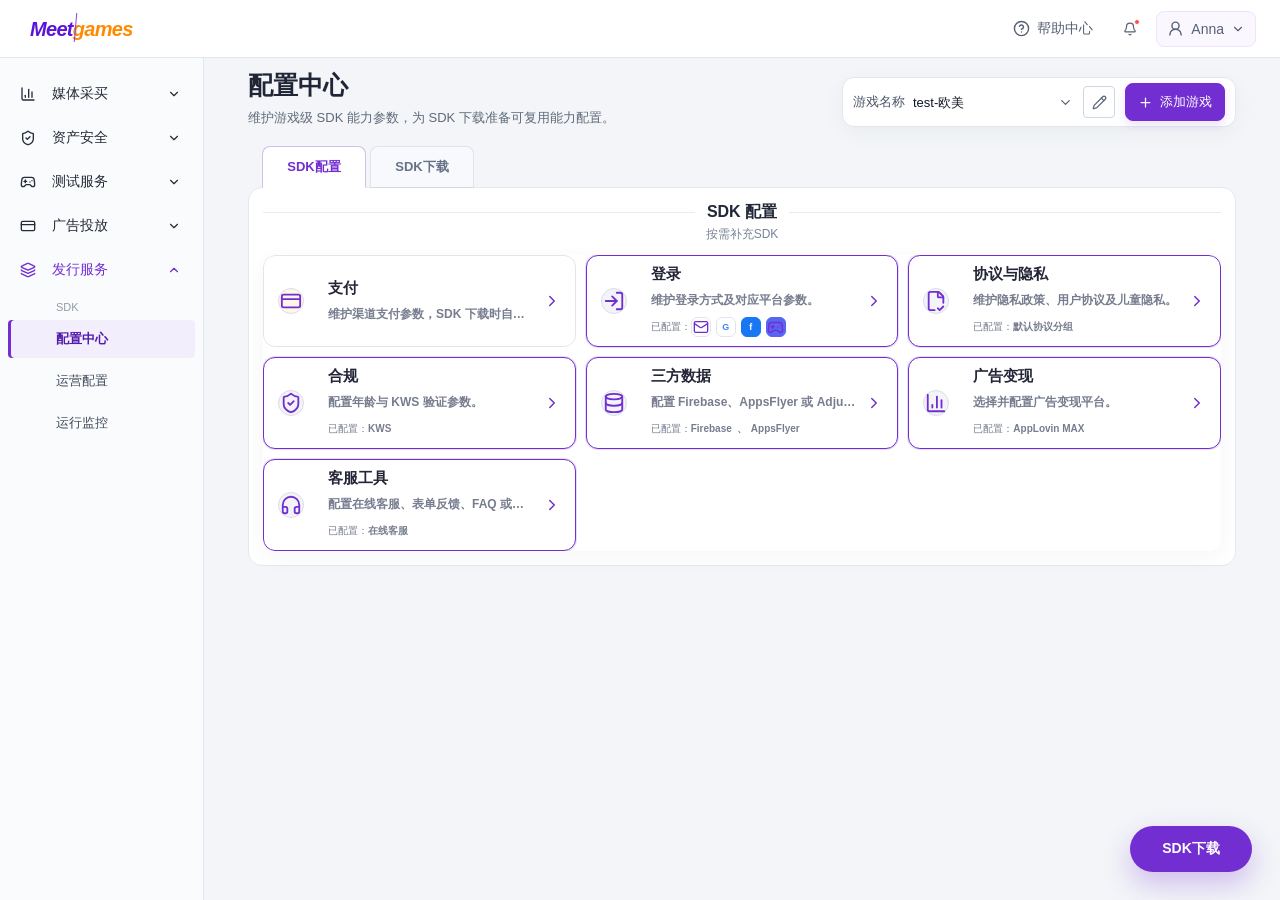
==== commit 5754c024: "archive: import MeetGames SDK Demo V2.1 delivery snapshot" ====
--- a/demo/index.html
+++ b/demo/index.html
@@ -1 +1 @@
-<!DOCTYPE html><html lang="zh-CN"><head><meta charSet="utf-8"/><meta name="viewport" content="width=device-width, initial-scale=1"/><link rel="preload" as="image" href="./assets/brands/android.svg"/><link rel="preload" as="image" href="./assets/brands/google-play.svg"/><link rel="stylesheet" href="./_next/static/chunks/2wk6xcp2gwzjs.css" data-precedence="next"/><link rel="preload" as="script" fetchPriority="low" href="./_next/static/chunks/311qtovt98m4l.js"/><script src="./_next/static/chunks/385zdq9jcs21p.js" async=""></script><script src="./_next/static/chunks/3m_615awxbe63.js" async=""></script><script src="./_next/static/chunks/3_0tt-9qv5d14.js" async=""></script><script src="./_next/static/chunks/turbopack-2hzzla8x71n8z.js" async=""></script><script src="./_next/static/chunks/2c3iyqbsfg6bp.js" async=""></script><script src="./_next/static/chunks/24nn151c8nclt.js" async=""></script><script src="./_next/static/chunks/0o4dtp2wnrilb.js" async=""></script><script src="./_next/static/chunks/1uxbj6ciunkfi.js?v=20260806-sdk-locking-feedback-4" async=""></script><title>MeetGames SDK 工具 Demo V2.0</title><meta name="description" content="配置中心、SDK下载、运营配置与 SDK 交互 Demo"/><link rel="icon" href="./icon.svg?icon.1e2ux_byo1zp2.svg" sizes="any" type="image/svg+xml"/><script src="./_next/static/chunks/0cz1d0mv5g_q7.js" noModule=""></script><link rel="stylesheet" href="./demo-country-strategy.css?v=20260806-sdk-locking-feedback-4"/></head><body><div hidden=""><!--$--><!--/$--></div><div class="mgp-app"><header class="mgp-topbar"><div class="mgp-brand" aria-label="MeetGames"><span>Meet</span><b>games</b></div><div class="mgp-top-actions"><button type="button"><svg xmlns="http://www.w3.org/2000/svg" width="17" height="17" viewBox="0 0 24 24" fill="none" stroke="currentColor" stroke-width="2" stroke-linecap="round" stroke-linejoin="round" class="lucide lucide-circle-question-mark" aria-hidden="true"><circle cx="12" cy="12" r="10"></circle><path d="M9.09 9a3 3 0 0 1 5.83 1c0 2-3 3-3 3"></path><path d="M12 17h.01"></path></svg>帮助中心</button><button type="button" class="mgp-icon-button" aria-label="消息通知"><svg xmlns="http://www.w3.org/2000/svg" width="18" height="18" viewBox="0 0 24 24" fill="none" stroke="currentColor" stroke-width="2" stroke-linecap="round" stroke-linejoin="round" class="lucide lucide-bell" aria-hidden="true"><path d="M10.268 21a2 2 0 0 0 3.464 0"></path><path d="M3.262 15.326A1 1 0 0 0 4 17h16a1 1 0 0 0 .74-1.673C19.41 13.956 18 12.499 18 8A6 6 0 0 0 6 8c0 4.499-1.411 5.956-2.738 7.326"></path></svg><i></i></button><button type="button" class="mgp-user"><svg xmlns="http://www.w3.org/2000/svg" width="17" height="17" viewBox="0 0 24 24" fill="none" stroke="currentColor" stroke-width="2" stroke-linecap="round" stroke-linejoin="round" class="lucide lucide-user-round" aria-hidden="true"><circle cx="12" cy="8" r="5"></circle><path d="M20 21a8 8 0 0 0-16 0"></path></svg><span>Anna</span><svg xmlns="http://www.w3.org/2000/svg" width="14" height="14" viewBox="0 0 24 24" fill="none" stroke="currentColor" stroke-width="2" stroke-linecap="round" stroke-linejoin="round" class="lucide lucide-chevron-down" aria-hidden="true"><path d="m6 9 6 6 6-6"></path></svg></button></div></header><aside class="mgp-sidebar"><div class="mgp-service-nav" aria-label="产品服务导航"><button type="button" class=""><svg xmlns="http://www.w3.org/2000/svg" width="16" height="16" viewBox="0 0 24 24" fill="none" stroke="currentColor" stroke-width="2" stroke-linecap="round" stroke-linejoin="round" class="lucide lucide-chart-column" aria-hidden="true"><path d="M3 3v16a2 2 0 0 0 2 2h16"></path><path d="M18 17V9"></path><path d="M13 17V5"></path><path d="M8 17v-3"></path></svg><span>媒体采买</span><svg xmlns="http://www.w3.org/2000/svg" width="14" height="14" viewBox="0 0 24 24" fill="none" stroke="currentColor" stroke-width="2" stroke-linecap="round" stroke-linejoin="round" class="lucide lucide-chevron-down" aria-hidden="true"><path d="m6 9 6 6 6-6"></path></svg></button><button type="button" class=""><svg xmlns="http://www.w3.org/2000/svg" width="16" height="16" viewBox="0 0 24 24" fill="none" stroke="currentColor" stroke-width="2" stroke-linecap="round" stroke-linejoin="round" class="lucide lucide-shield-check" aria-hidden="true"><path d="M20 13c0 5-3.5 7.5-7.66 8.95a1 1 0 0 1-.67-.01C7.5 20.5 4 18 4 13V6a1 1 0 0 1 1-1c2 0 4.5-1.2 6.24-2.72a1.17 1.17 0 0 1 1.52 0C14.51 3.81 17 5 19 5a1 1 0 0 1 1 1z"></path><path d="m9 12 2 2 4-4"></path></svg><span>资产安全</span><svg xmlns="http://www.w3.org/2000/svg" width="14" height="14" viewBox="0 0 24 24" fill="none" stroke="currentColor" stroke-width="2" stroke-linecap="round" stroke-linejoin="round" class="lucide lucide-chevron-down" aria-hidden="true"><path d="m6 9 6 6 6-6"></path></svg></button><button type="button" class=""><svg xmlns="http://www.w3.org/2000/svg" width="16" height="16" viewBox="0 0 24 24" fill="none" stroke="currentColor" stroke-width="2" stroke-linecap="round" stroke-linejoin="round" class="lucide lucide-gamepad2 lucide-gamepad-2" aria-hidden="true"><line x1="6" x2="10" y1="11" y2="11"></line><line x1="8" x2="8" y1="9" y2="13"></line><line x1="15" x2="15.01" y1="12" y2="12"></line><line x1="18" x2="18.01" y1="10" y2="10"></line><path d="M17.32 5H6.68a4 4 0 0 0-3.978 3.59c-.006.052-.01.101-.017.152C2.604 9.416 2 14.456 2 16a3 3 0 0 0 3 3c1 0 1.5-.5 2-1l1.414-1.414A2 2 0 0 1 9.828 16h4.344a2 2 0 0 1 1.414.586L17 18c.5.5 1 1 2 1a3 3 0 0 0 3-3c0-1.545-.604-6.584-.685-7.258-.007-.05-.011-.1-.017-.151A4 4 0 0 0 17.32 5z"></path></svg><span>测试服务</span><svg xmlns="http://www.w3.org/2000/svg" width="14" height="14" viewBox="0 0 24 24" fill="none" stroke="currentColor" stroke-width="2" stroke-linecap="round" stroke-linejoin="round" class="lucide lucide-chevron-down" aria-hidden="true"><path d="m6 9 6 6 6-6"></path></svg></button><button type="button" class=""><svg xmlns="http://www.w3.org/2000/svg" width="16" height="16" viewBox="0 0 24 24" fill="none" stroke="currentColor" stroke-width="2" stroke-linecap="round" stroke-linejoin="round" class="lucide lucide-credit-card" aria-hidden="true"><rect width="20" height="14" x="2" y="5" rx="2"></rect><line x1="2" x2="22" y1="10" y2="10"></line></svg><span>广告投放</span><svg xmlns="http://www.w3.org/2000/svg" width="14" height="14" viewBox="0 0 24 24" fill="none" stroke="currentColor" stroke-width="2" stroke-linecap="round" stroke-linejoin="round" class="lucide lucide-chevron-down" aria-hidden="true"><path d="m6 9 6 6 6-6"></path></svg></button><button type="button" class="expanded"><svg xmlns="http://www.w3.org/2000/svg" width="16" height="16" viewBox="0 0 24 24" fill="none" stroke="currentColor" stroke-width="2" stroke-linecap="round" stroke-linejoin="round" class="lucide lucide-layers" aria-hidden="true"><path d="M12.83 2.18a2 2 0 0 0-1.66 0L2.6 6.08a1 1 0 0 0 0 1.83l8.58 3.91a2 2 0 0 0 1.66 0l8.58-3.9a1 1 0 0 0 0-1.83z"></path><path d="M2 12a1 1 0 0 0 .58.91l8.6 3.91a2 2 0 0 0 1.65 0l8.58-3.9A1 1 0 0 0 22 12"></path><path d="M2 17a1 1 0 0 0 .58.91l8.6 3.91a2 2 0 0 0 1.65 0l8.58-3.9A1 1 0 0 0 22 17"></path></svg><span>发行服务</span><svg xmlns="http://www.w3.org/2000/svg" width="14" height="14" viewBox="0 0 24 24" fill="none" stroke="currentColor" stroke-width="2" stroke-linecap="round" stroke-linejoin="round" class="lucide lucide-chevron-down" aria-hidden="true"><path d="m6 9 6 6 6-6"></path></svg></button></div><div class="mgp-sidebar-group-label">SDK</div><nav aria-label="SDK主导航"><button type="button" class="active" data-nav-id="config">配置中心</button><button type="button" class="" data-nav-id="operations-plan">运营配置</button><button type="button" class="" data-nav-id="ops">运行监控</button></nav></aside><main class="mgp-main"><div class="mgp-page mgp-foundation-page"><div class="mgp-page-heading"><div><span>发行服务 / SDK 工具</span><h1>配置中心</h1><p>维护游戏级 SDK 能力参数，为 SDK 下载准备可复用能力配置。</p></div></div><section class="mgp-foundation-toolbar"><div class="mgp-foundation-toolbar-row"><label><span>游戏名称</span><select aria-label="游戏名称"><option>test-欧美</option><option>Kingdom Journey</option><option>Puzzle Harbor</option></select><svg xmlns="http://www.w3.org/2000/svg" width="15" height="15" viewBox="0 0 24 24" fill="none" stroke="currentColor" stroke-width="2" stroke-linecap="round" stroke-linejoin="round" class="lucide lucide-chevron-down" aria-hidden="true"><path d="m6 9 6 6 6-6"></path></svg></label><button type="button" class="mgp-edit-game-button" aria-label="修改当前游戏" title="修改当前游戏"><svg xmlns="http://www.w3.org/2000/svg" width="15" height="15" viewBox="0 0 24 24" fill="none" stroke="currentColor" stroke-width="2" stroke-linecap="round" stroke-linejoin="round" class="lucide lucide-pencil" aria-hidden="true"><path d="M21.174 6.812a1 1 0 0 0-3.986-3.987L3.842 16.174a2 2 0 0 0-.5.83l-1.321 4.352a.5.5 0 0 0 .623.622l4.353-1.32a2 2 0 0 0 .83-.497z"></path><path d="m15 5 4 4"></path></svg></button><button type="button" class="mgp-button primary mgp-add-game-button"><svg xmlns="http://www.w3.org/2000/svg" width="15" height="15" viewBox="0 0 24 24" fill="none" stroke="currentColor" stroke-width="2" stroke-linecap="round" stroke-linejoin="round" class="lucide lucide-plus" aria-hidden="true"><path d="M5 12h14"></path><path d="M12 5v14"></path></svg>添加游戏</button></div></section><nav class="mgp-sdk-workbench-tabs" aria-label="SDK工作台"><button type="button" class="active" aria-current="page">SDK配置</button><button type="button" class="">SDK下载</button></nav><div class="mgp-config-step-navigation"><div class="mgp-config-card-heading mgp-foundation-panel"><div class="mgp-config-module-heading"><h3 class="mgp-plain-section-title">SDK 配置</h3><p>按需补充SDK</p></div></div><nav class="mgp-config-tabs mgp-foundation-tabs mgp-config-step-list mgp-config-card-grid" aria-label="SDK 配置模块"><button type="button" id="config-tab-release" class="mgp-config-card  " aria-label="支付方式" aria-controls="config-panel-release" data-config-card="release"><span class="mgp-config-card-icon" aria-hidden="true"><svg xmlns="http://www.w3.org/2000/svg" width="22" height="22" viewBox="0 0 24 24" fill="none" stroke="currentColor" stroke-width="2" stroke-linecap="round" stroke-linejoin="round" class="lucide lucide-credit-card" aria-hidden="true"><rect width="20" height="14" x="2" y="5" rx="2"></rect><line x1="2" x2="22" y1="10" y2="10"></line></svg></span><span class="mgp-config-card-copy"><strong>支付方式</strong><small>维护渠道支付参数，SDK 下载时自动引用。</small></span><svg xmlns="http://www.w3.org/2000/svg" width="18" height="18" viewBox="0 0 24 24" fill="none" stroke="currentColor" stroke-width="2" stroke-linecap="round" stroke-linejoin="round" class="lucide lucide-chevron-down mgp-config-card-arrow" aria-hidden="true"><path d="m6 9 6 6 6-6"></path></svg></button><button type="button" id="config-tab-login" class="mgp-config-card  configured" aria-label="登录方式" aria-controls="config-panel-login" data-config-card="login"><span class="mgp-config-card-icon" aria-hidden="true"><svg xmlns="http://www.w3.org/2000/svg" width="22" height="22" viewBox="0 0 24 24" fill="none" stroke="currentColor" stroke-width="2" stroke-linecap="round" stroke-linejoin="round" class="lucide lucide-log-in" aria-hidden="true"><path d="m10 17 5-5-5-5"></path><path d="M15 12H3"></path><path d="M15 3h4a2 2 0 0 1 2 2v14a2 2 0 0 1-2 2h-4"></path></svg></span><span class="mgp-config-card-copy"><strong>登录方式</strong><small>维护登录方式及对应平台参数。</small><span class="mgp-config-card-summary"><em>已配置：</em><span class="mgp-config-card-summary-items"><span class="mgp-config-card-summary-item login" title="Email"><span class="mgp-login-brand email" aria-hidden="true"><svg xmlns="http://www.w3.org/2000/svg" width="16" height="16" viewBox="0 0 24 24" fill="none" stroke="currentColor" stroke-width="2" stroke-linecap="round" stroke-linejoin="round" class="lucide lucide-mail" aria-hidden="true"><path d="m22 7-8.991 5.727a2 2 0 0 1-2.009 0L2 7"></path><rect x="2" y="4" width="20" height="16" rx="2"></rect></svg></span></span><span class="mgp-config-card-summary-item login" title="Google"><span class="mgp-login-brand google" aria-hidden="true"><span>G</span></span></span><span class="mgp-config-card-summary-item login" title="Facebook"><span class="mgp-login-brand facebook" aria-hidden="true"><span>f</span></span></span><span class="mgp-config-card-summary-item login" title="Discord"><span class="mgp-login-brand discord" aria-hidden="true"><svg xmlns="http://www.w3.org/2000/svg" width="17" height="17" viewBox="0 0 24 24" fill="none" stroke="currentColor" stroke-width="2" stroke-linecap="round" stroke-linejoin="round" class="lucide lucide-gamepad2 lucide-gamepad-2" aria-hidden="true"><line x1="6" x2="10" y1="11" y2="11"></line><line x1="8" x2="8" y1="9" y2="13"></line><line x1="15" x2="15.01" y1="12" y2="12"></line><line x1="18" x2="18.01" y1="10" y2="10"></line><path d="M17.32 5H6.68a4 4 0 0 0-3.978 3.59c-.006.052-.01.101-.017.152C2.604 9.416 2 14.456 2 16a3 3 0 0 0 3 3c1 0 1.5-.5 2-1l1.414-1.414A2 2 0 0 1 9.828 16h4.344a2 2 0 0 1 1.414.586L17 18c.5.5 1 1 2 1a3 3 0 0 0 3-3c0-1.545-.604-6.584-.685-7.258-.007-.05-.011-.1-.017-.151A4 4 0 0 0 17.32 5z"></path></svg></span></span></span></span></span><svg xmlns="http://www.w3.org/2000/svg" width="18" height="18" viewBox="0 0 24 24" fill="none" stroke="currentColor" stroke-width="2" stroke-linecap="round" stroke-linejoin="round" class="lucide lucide-chevron-down mgp-config-card-arrow" aria-hidden="true"><path d="m6 9 6 6 6-6"></path></svg></button><button type="button" id="config-tab-agreement" class="mgp-config-card  configured" aria-label="协议配置" aria-controls="config-panel-agreement" data-config-card="agreement"><span class="mgp-config-card-icon" aria-hidden="true"><svg xmlns="http://www.w3.org/2000/svg" width="22" height="22" viewBox="0 0 24 24" fill="none" stroke="currentColor" stroke-width="2" stroke-linecap="round" stroke-linejoin="round" class="lucide lucide-file-check-corner" aria-hidden="true"><path d="M10.5 22H6a2 2 0 0 1-2-2V4a2 2 0 0 1 2-2h8a2.4 2.4 0 0 1 1.706.706l3.588 3.588A2.4 2.4 0 0 1 20 8v6"></path><path d="M14 2v5a1 1 0 0 0 1 1h5"></path><path d="m14 20 2 2 4-4"></path></svg></span><span class="mgp-config-card-copy"><strong>协议配置</strong><small>维护隐私政策、用户协议及儿童隐私。</small><span class="mgp-config-card-summary"><em>已配置：</em><span class="mgp-config-card-summary-items"><span class="mgp-config-card-summary-item text" title="默认协议分组">默认协议分组</span></span></span></span><svg xmlns="http://www.w3.org/2000/svg" width="18" height="18" viewBox="0 0 24 24" fill="none" stroke="currentColor" stroke-width="2" stroke-linecap="round" stroke-linejoin="round" class="lucide lucide-chevron-down mgp-config-card-arrow" aria-hidden="true"><path d="m6 9 6 6 6-6"></path></svg></button><button type="button" id="config-tab-compliance" class="mgp-config-card  configured" aria-label="合规配置" aria-controls="config-panel-compliance" data-config-card="compliance"><span class="mgp-config-card-icon" aria-hidden="true"><svg xmlns="http://www.w3.org/2000/svg" width="22" height="22" viewBox="0 0 24 24" fill="none" stroke="currentColor" stroke-width="2" stroke-linecap="round" stroke-linejoin="round" class="lucide lucide-shield-check" aria-hidden="true"><path d="M20 13c0 5-3.5 7.5-7.66 8.95a1 1 0 0 1-.67-.01C7.5 20.5 4 18 4 13V6a1 1 0 0 1 1-1c2 0 4.5-1.2 6.24-2.72a1.17 1.17 0 0 1 1.52 0C14.51 3.81 17 5 19 5a1 1 0 0 1 1 1z"></path><path d="m9 12 2 2 4-4"></path></svg></span><span class="mgp-config-card-copy"><strong>合规配置</strong><small>配置年龄与 KWS 验证参数。</small><span class="mgp-config-card-summary"><em>已配置：</em><span class="mgp-config-card-summary-items"><span class="mgp-config-card-summary-item text" title="KWS">KWS</span></span></span></span><svg xmlns="http://www.w3.org/2000/svg" width="18" height="18" viewBox="0 0 24 24" fill="none" stroke="currentColor" stroke-width="2" stroke-linecap="round" stroke-linejoin="round" class="lucide lucide-chevron-down mgp-config-card-arrow" aria-hidden="true"><path d="m6 9 6 6 6-6"></path></svg></button><button type="button" id="config-tab-data" class="mgp-config-card  configured" aria-label="三方数据配置" aria-controls="config-panel-data" data-config-card="data"><span class="mgp-config-card-icon" aria-hidden="true"><svg xmlns="http://www.w3.org/2000/svg" width="22" height="22" viewBox="0 0 24 24" fill="none" stroke="currentColor" stroke-width="2" stroke-linecap="round" stroke-linejoin="round" class="lucide lucide-database" aria-hidden="true"><ellipse cx="12" cy="5" rx="9" ry="3"></ellipse><path d="M3 5V19A9 3 0 0 0 21 19V5"></path><path d="M3 12A9 3 0 0 0 21 12"></path></svg></span><span class="mgp-config-card-copy"><strong>三方数据配置</strong><small>配置 Firebase、AppsFlyer 或 Adjust。</small><span class="mgp-config-card-summary"><em>已配置：</em><span class="mgp-config-card-summary-items"><span class="mgp-config-card-summary-item text" title="Firebase">Firebase</span><span class="mgp-config-card-summary-item text" title="AppsFlyer">AppsFlyer</span></span></span></span><svg xmlns="http://www.w3.org/2000/svg" width="18" height="18" viewBox="0 0 24 24" fill="none" stroke="currentColor" stroke-width="2" stroke-linecap="round" stroke-linejoin="round" class="lucide lucide-chevron-down mgp-config-card-arrow" aria-hidden="true"><path d="m6 9 6 6 6-6"></path></svg></button><button type="button" id="config-tab-advertising" class="mgp-config-card  configured" aria-label="广告变现" aria-controls="config-panel-advertising" data-config-card="advertising"><span class="mgp-config-card-icon" aria-hidden="true"><svg xmlns="http://www.w3.org/2000/svg" width="22" height="22" viewBox="0 0 24 24" fill="none" stroke="currentColor" stroke-width="2" stroke-linecap="round" stroke-linejoin="round" class="lucide lucide-chart-column" aria-hidden="true"><path d="M3 3v16a2 2 0 0 0 2 2h16"></path><path d="M18 17V9"></path><path d="M13 17V5"></path><path d="M8 17v-3"></path></svg></span><span class="mgp-config-card-copy"><strong>广告变现</strong><small>选择并配置广告变现平台。</small><span class="mgp-config-card-summary"><em>已配置：</em><span class="mgp-config-card-summary-items"><span class="mgp-config-card-summary-item text" title="AppLovin MAX">AppLovin MAX</span></span></span></span><svg xmlns="http://www.w3.org/2000/svg" width="18" height="18" viewBox="0 0 24 24" fill="none" stroke="currentColor" stroke-width="2" stroke-linecap="round" stroke-linejoin="round" class="lucide lucide-chevron-down mgp-config-card-arrow" aria-hidden="true"><path d="m6 9 6 6 6-6"></path></svg></button><button type="button" id="config-tab-support" class="mgp-config-card  configured" aria-label="客服配置" aria-controls="config-panel-support" data-config-card="support"><span class="mgp-config-card-icon" aria-hidden="true"><svg xmlns="http://www.w3.org/2000/svg" width="22" height="22" viewBox="0 0 24 24" fill="none" stroke="currentColor" stroke-width="2" stroke-linecap="round" stroke-linejoin="round" class="lucide lucide-headphones" aria-hidden="true"><path d="M3 14h3a2 2 0 0 1 2 2v3a2 2 0 0 1-2 2H5a2 2 0 0 1-2-2v-7a9 9 0 0 1 18 0v7a2 2 0 0 1-2 2h-1a2 2 0 0 1-2-2v-3a2 2 0 0 1 2-2h3"></path></svg></span><span class="mgp-config-card-copy"><strong>客服配置</strong><small>配置在线客服、表单反馈、FAQ 或智能客服。</small><span class="mgp-config-card-summary"><em>已配置：</em><span class="mgp-config-card-summary-items"><span class="mgp-config-card-summary-item text" title="在线客服">在线客服</span></span></span></span><svg xmlns="http://www.w3.org/2000/svg" width="18" height="18" viewBox="0 0 24 24" fill="none" stroke="currentColor" stroke-width="2" stroke-linecap="round" stroke-linejoin="round" class="lucide lucide-chevron-down mgp-config-card-arrow" aria-hidden="true"><path d="m6 9 6 6 6-6"></path></svg></button></nav></div><button type="button" class="mgp-sdk-download-fab" aria-label="SDK下载">SDK下载</button></div></main></div><!--$--><!--/$--><script src="./_next/static/chunks/311qtovt98m4l.js" id="_R_" async=""></script><script>(self.__next_f=self.__next_f||[]).push([0])</script><script>self.__next_f.push([1,"1:\"$Sreact.fragment\"\n2:I[86197,[\"./_next/static/chunks/2c3iyqbsfg6bp.js\",\"./_next/static/chunks/24nn151c8nclt.js\"],\"default\"]\n3:I[91240,[\"./_next/static/chunks/2c3iyqbsfg6bp.js\",\"./_next/static/chunks/24nn151c8nclt.js\"],\"default\"]\n4:I[22035,[\"./_next/static/chunks/2c3iyqbsfg6bp.js\",\"./_next/static/chunks/24nn151c8nclt.js\",\"./_next/static/chunks/0o4dtp2wnrilb.js\",\"./_next/static/chunks/1uxbj6ciunkfi.js?v=20260806-sdk-locking-feedback-4\"],\"default\"]\n5:I[9678,[\"./_next/static/chunks/2c3iyqbsfg6bp.js\",\"./_next/static/chunks/24nn151c8nclt.js\"],\"OutletBoundary\"]\n6:\"$Sreact.suspense\"\n8:I[9678,[\"./_next/static/chunks/2c3iyqbsfg6bp.js\",\"./_next/static/chunks/24nn151c8nclt.js\"],\"ViewportBoundary\"]\na:I[9678,[\"./_next/static/chunks/2c3iyqbsfg6bp.js\",\"./_next/static/chunks/24nn151c8nclt.js\"],\"MetadataBoundary\"]\nc:I[34178,[\"./_next/static/chunks/2c3iyqbsfg6bp.js\",\"./_next/static/chunks/24nn151c8nclt.js\"],\"default\",1]\n:HL[\"./_next/static/chunks/2wk6xcp2gwzjs.css\",\"style\"]\n"])</script><script>self.__next_f.push([1,"0:{\"P\":null,\"c\":[\"\",\"\"],\"q\":\"\",\"i\":false,\"f\":[[[\"\",{\"children\":[\"__PAGE__\",{}]},\"$undefined\",\"$undefined\",16],[[\"$\",\"$1\",\"c\",{\"children\":[[[\"$\",\"link\",\"0\",{\"rel\":\"stylesheet\",\"href\":\"./_next/static/chunks/2wk6xcp2gwzjs.css\",\"precedence\":\"next\",\"crossOrigin\":\"$undefined\",\"nonce\":\"$undefined\"}],[\"$\",\"script\",\"script-0\",{\"src\":\"./_next/static/chunks/2c3iyqbsfg6bp.js\",\"async\":true,\"nonce\":\"$undefined\"}],[\"$\",\"script\",\"script-1\",{\"src\":\"./_next/static/chunks/24nn151c8nclt.js\",\"async\":true,\"nonce\":\"$undefined\"}]],[\"$\",\"html\",null,{\"lang\":\"zh-CN\",\"children\":[\"$\",\"body\",null,{\"children\":[\"$\",\"$L2\",null,{\"parallelRouterKey\":\"children\",\"error\":\"$undefined\",\"errorStyles\":\"$undefined\",\"errorScripts\":\"$undefined\",\"template\":[\"$\",\"$L3\",null,{}],\"templateStyles\":\"$undefined\",\"templateScripts\":\"$undefined\",\"notFound\":[[[\"$\",\"title\",null,{\"children\":\"404: This page could not be found.\"}],[\"$\",\"div\",null,{\"style\":{\"fontFamily\":\"system-ui,\\\"Segoe UI\\\",Roboto,Helvetica,Arial,sans-serif,\\\"Apple Color Emoji\\\",\\\"Segoe UI Emoji\\\"\",\"height\":\"100vh\",\"textAlign\":\"center\",\"display\":\"flex\",\"flexDirection\":\"column\",\"alignItems\":\"center\",\"justifyContent\":\"center\"},\"children\":[\"$\",\"div\",null,{\"children\":[[\"$\",\"style\",null,{\"dangerouslySetInnerHTML\":{\"__html\":\"body{color:#000;background:#fff;margin:0}.next-error-h1{border-right:1px solid rgba(0,0,0,.3)}@media (prefers-color-scheme:dark){body{color:#fff;background:#000}.next-error-h1{border-right:1px solid rgba(255,255,255,.3)}}\"}}],[\"$\",\"h1\",null,{\"className\":\"next-error-h1\",\"style\":{\"display\":\"inline-block\",\"margin\":\"0 20px 0 0\",\"padding\":\"0 23px 0 0\",\"fontSize\":24,\"fontWeight\":500,\"verticalAlign\":\"top\",\"lineHeight\":\"49px\"},\"children\":404}],[\"$\",\"div\",null,{\"style\":{\"display\":\"inline-block\"},\"children\":[\"$\",\"h2\",null,{\"style\":{\"fontSize\":14,\"fontWeight\":400,\"lineHeight\":\"49px\",\"margin\":0},\"children\":\"This page could not be found.\"}]}]]}]}]],[]],\"forbidden\":\"$undefined\",\"unauthorized\":\"$undefined\"}]}]}]]}],{\"children\":[[\"$\",\"$1\",\"c\",{\"children\":[[\"$\",\"$L4\",null,{}],[[\"$\",\"script\",\"script-0\",{\"src\":\"./_next/static/chunks/0o4dtp2wnrilb.js\",\"async\":true,\"nonce\":\"$undefined\"}],[\"$\",\"script\",\"script-1\",{\"src\":\"./_next/static/chunks/1uxbj6ciunkfi.js?v=20260806-sdk-locking-feedback-4\",\"async\":true,\"nonce\":\"$undefined\"}]],[\"$\",\"$L5\",null,{\"children\":[\"$\",\"$6\",null,{\"name\":\"Next.MetadataOutlet\",\"children\":\"$@7\"}]}]]}],{},null,false,null]},null,false,null],[\"$\",\"$1\",\"h\",{\"children\":[null,[\"$\",\"$L8\",null,{\"children\":\"$L9\"}],[\"$\",\"div\",null,{\"hidden\":true,\"children\":[\"$\",\"$La\",null,{\"children\":[\"$\",\"$6\",null,{\"name\":\"Next.Metadata\",\"children\":\"$Lb\"}]}]}],null]}],false]],\"m\":\"$undefined\",\"G\":[\"$c\",[[\"$\",\"link\",\"0\",{\"rel\":\"stylesheet\",\"href\":\"./_next/static/chunks/2wk6xcp2gwzjs.css\",\"precedence\":\"next\",\"crossOrigin\":\"$undefined\",\"nonce\":\"$undefined\"}]]],\"S\":true,\"h\":null,\"s\":\"$undefined\",\"l\":\"$undefined\",\"p\":\"$undefined\",\"d\":\"$undefined\",\"b\":\"GeeUS-V2cklZd-PxiyJpv\"}\n"])</script><script>self.__next_f.push([1,"9:[[\"$\",\"meta\",\"0\",{\"charSet\":\"utf-8\"}],[\"$\",\"meta\",\"1\",{\"name\":\"viewport\",\"content\":\"width=device-width, initial-scale=1\"}]]\n"])</script><script>self.__next_f.push([1,"d:I[85709,[\"./_next/static/chunks/2c3iyqbsfg6bp.js\",\"./_next/static/chunks/24nn151c8nclt.js\"],\"IconMark\"]\n7:null\nb:[[\"$\",\"title\",\"0\",{\"children\":\"MeetGames SDK 工具 Demo V2.0\"}],[\"$\",\"meta\",\"1\",{\"name\":\"description\",\"content\":\"配置中心、SDK下载、运营配置与 SDK 交互 Demo\"}],[\"$\",\"link\",\"2\",{\"rel\":\"icon\",\"href\":\"./icon.svg?icon.1e2ux_byo1zp2.svg\",\"sizes\":\"any\",\"type\":\"image/svg+xml\"}],[\"$\",\"$Ld\",\"3\",{}]]\n"])</script><script src="./demo-country-strategy.js?v=20260806-sdk-locking-feedback-4" defer></script></body></html>
+<!DOCTYPE html><html lang="zh-CN"><head><meta charSet="utf-8"/><meta name="viewport" content="width=device-width, initial-scale=1"/><link rel="preload" as="image" href="./assets/brands/android.svg"/><link rel="preload" as="image" href="./assets/brands/google-play.svg"/><link rel="stylesheet" href="./_next/static/chunks/2wk6xcp2gwzjs.css" data-precedence="next"/><link rel="preload" as="script" fetchPriority="low" href="./_next/static/chunks/311qtovt98m4l.js"/><script src="./_next/static/chunks/385zdq9jcs21p.js" async=""></script><script src="./_next/static/chunks/3m_615awxbe63.js" async=""></script><script src="./_next/static/chunks/3_0tt-9qv5d14.js" async=""></script><script src="./_next/static/chunks/turbopack-2hzzla8x71n8z.js" async=""></script><script src="./_next/static/chunks/2c3iyqbsfg6bp.js" async=""></script><script src="./_next/static/chunks/24nn151c8nclt.js" async=""></script><script src="./_next/static/chunks/0o4dtp2wnrilb.js" async=""></script><script src="./_next/static/chunks/1uxbj6ciunkfi.js?v=20260806-sdk-quick-title-feedback-14" async=""></script><title>MeetGames SDK 工具 Demo V2.1</title><meta name="description" content="配置中心、SDK下载、运营配置与 SDK 交互 Demo"/><link rel="icon" href="./icon.svg?icon.1e2ux_byo1zp2.svg" sizes="any" type="image/svg+xml"/><script src="./_next/static/chunks/0cz1d0mv5g_q7.js" noModule=""></script><link rel="stylesheet" href="./demo-country-strategy.css?v=20260806-sdk-quick-title-feedback-14"/></head><body><div hidden=""><!--$--><!--/$--></div><div class="mgp-app"><header class="mgp-topbar"><div class="mgp-brand" aria-label="MeetGames"><span>Meet</span><b>games</b></div><div class="mgp-top-actions"><button type="button"><svg xmlns="http://www.w3.org/2000/svg" width="17" height="17" viewBox="0 0 24 24" fill="none" stroke="currentColor" stroke-width="2" stroke-linecap="round" stroke-linejoin="round" class="lucide lucide-circle-question-mark" aria-hidden="true"><circle cx="12" cy="12" r="10"></circle><path d="M9.09 9a3 3 0 0 1 5.83 1c0 2-3 3-3 3"></path><path d="M12 17h.01"></path></svg>帮助中心</button><button type="button" class="mgp-icon-button" aria-label="消息通知"><svg xmlns="http://www.w3.org/2000/svg" width="18" height="18" viewBox="0 0 24 24" fill="none" stroke="currentColor" stroke-width="2" stroke-linecap="round" stroke-linejoin="round" class="lucide lucide-bell" aria-hidden="true"><path d="M10.268 21a2 2 0 0 0 3.464 0"></path><path d="M3.262 15.326A1 1 0 0 0 4 17h16a1 1 0 0 0 .74-1.673C19.41 13.956 18 12.499 18 8A6 6 0 0 0 6 8c0 4.499-1.411 5.956-2.738 7.326"></path></svg><i></i></button><button type="button" class="mgp-user"><svg xmlns="http://www.w3.org/2000/svg" width="17" height="17" viewBox="0 0 24 24" fill="none" stroke="currentColor" stroke-width="2" stroke-linecap="round" stroke-linejoin="round" class="lucide lucide-user-round" aria-hidden="true"><circle cx="12" cy="8" r="5"></circle><path d="M20 21a8 8 0 0 0-16 0"></path></svg><span>Anna</span><svg xmlns="http://www.w3.org/2000/svg" width="14" height="14" viewBox="0 0 24 24" fill="none" stroke="currentColor" stroke-width="2" stroke-linecap="round" stroke-linejoin="round" class="lucide lucide-chevron-down" aria-hidden="true"><path d="m6 9 6 6 6-6"></path></svg></button></div></header><aside class="mgp-sidebar"><div class="mgp-service-nav" aria-label="产品服务导航"><button type="button" class=""><svg xmlns="http://www.w3.org/2000/svg" width="16" height="16" viewBox="0 0 24 24" fill="none" stroke="currentColor" stroke-width="2" stroke-linecap="round" stroke-linejoin="round" class="lucide lucide-chart-column" aria-hidden="true"><path d="M3 3v16a2 2 0 0 0 2 2h16"></path><path d="M18 17V9"></path><path d="M13 17V5"></path><path d="M8 17v-3"></path></svg><span>媒体采买</span><svg xmlns="http://www.w3.org/2000/svg" width="14" height="14" viewBox="0 0 24 24" fill="none" stroke="currentColor" stroke-width="2" stroke-linecap="round" stroke-linejoin="round" class="lucide lucide-chevron-down" aria-hidden="true"><path d="m6 9 6 6 6-6"></path></svg></button><button type="button" class=""><svg xmlns="http://www.w3.org/2000/svg" width="16" height="16" viewBox="0 0 24 24" fill="none" stroke="currentColor" stroke-width="2" stroke-linecap="round" stroke-linejoin="round" class="lucide lucide-shield-check" aria-hidden="true"><path d="M20 13c0 5-3.5 7.5-7.66 8.95a1 1 0 0 1-.67-.01C7.5 20.5 4 18 4 13V6a1 1 0 0 1 1-1c2 0 4.5-1.2 6.24-2.72a1.17 1.17 0 0 1 1.52 0C14.51 3.81 17 5 19 5a1 1 0 0 1 1 1z"></path><path d="m9 12 2 2 4-4"></path></svg><span>资产安全</span><svg xmlns="http://www.w3.org/2000/svg" width="14" height="14" viewBox="0 0 24 24" fill="none" stroke="currentColor" stroke-width="2" stroke-linecap="round" stroke-linejoin="round" class="lucide lucide-chevron-down" aria-hidden="true"><path d="m6 9 6 6 6-6"></path></svg></button><button type="button" class=""><svg xmlns="http://www.w3.org/2000/svg" width="16" height="16" viewBox="0 0 24 24" fill="none" stroke="currentColor" stroke-width="2" stroke-linecap="round" stroke-linejoin="round" class="lucide lucide-gamepad2 lucide-gamepad-2" aria-hidden="true"><line x1="6" x2="10" y1="11" y2="11"></line><line x1="8" x2="8" y1="9" y2="13"></line><line x1="15" x2="15.01" y1="12" y2="12"></line><line x1="18" x2="18.01" y1="10" y2="10"></line><path d="M17.32 5H6.68a4 4 0 0 0-3.978 3.59c-.006.052-.01.101-.017.152C2.604 9.416 2 14.456 2 16a3 3 0 0 0 3 3c1 0 1.5-.5 2-1l1.414-1.414A2 2 0 0 1 9.828 16h4.344a2 2 0 0 1 1.414.586L17 18c.5.5 1 1 2 1a3 3 0 0 0 3-3c0-1.545-.604-6.584-.685-7.258-.007-.05-.011-.1-.017-.151A4 4 0 0 0 17.32 5z"></path></svg><span>测试服务</span><svg xmlns="http://www.w3.org/2000/svg" width="14" height="14" viewBox="0 0 24 24" fill="none" stroke="currentColor" stroke-width="2" stroke-linecap="round" stroke-linejoin="round" class="lucide lucide-chevron-down" aria-hidden="true"><path d="m6 9 6 6 6-6"></path></svg></button><button type="button" class=""><svg xmlns="http://www.w3.org/2000/svg" width="16" height="16" viewBox="0 0 24 24" fill="none" stroke="currentColor" stroke-width="2" stroke-linecap="round" stroke-linejoin="round" class="lucide lucide-credit-card" aria-hidden="true"><rect width="20" height="14" x="2" y="5" rx="2"></rect><line x1="2" x2="22" y1="10" y2="10"></line></svg><span>广告投放</span><svg xmlns="http://www.w3.org/2000/svg" width="14" height="14" viewBox="0 0 24 24" fill="none" stroke="currentColor" stroke-width="2" stroke-linecap="round" stroke-linejoin="round" class="lucide lucide-chevron-down" aria-hidden="true"><path d="m6 9 6 6 6-6"></path></svg></button><button type="button" class="expanded"><svg xmlns="http://www.w3.org/2000/svg" width="16" height="16" viewBox="0 0 24 24" fill="none" stroke="currentColor" stroke-width="2" stroke-linecap="round" stroke-linejoin="round" class="lucide lucide-layers" aria-hidden="true"><path d="M12.83 2.18a2 2 0 0 0-1.66 0L2.6 6.08a1 1 0 0 0 0 1.83l8.58 3.91a2 2 0 0 0 1.66 0l8.58-3.9a1 1 0 0 0 0-1.83z"></path><path d="M2 12a1 1 0 0 0 .58.91l8.6 3.91a2 2 0 0 0 1.65 0l8.58-3.9A1 1 0 0 0 22 12"></path><path d="M2 17a1 1 0 0 0 .58.91l8.6 3.91a2 2 0 0 0 1.65 0l8.58-3.9A1 1 0 0 0 22 17"></path></svg><span>发行服务</span><svg xmlns="http://www.w3.org/2000/svg" width="14" height="14" viewBox="0 0 24 24" fill="none" stroke="currentColor" stroke-width="2" stroke-linecap="round" stroke-linejoin="round" class="lucide lucide-chevron-down" aria-hidden="true"><path d="m6 9 6 6 6-6"></path></svg></button></div><div class="mgp-sidebar-group-label">SDK</div><nav aria-label="SDK主导航"><button type="button" class="active" data-nav-id="config">配置中心</button><button type="button" class="" data-nav-id="operations-plan">运营配置</button><button type="button" class="" data-nav-id="ops">运行监控</button></nav></aside><main class="mgp-main"><div class="mgp-page mgp-foundation-page"><div class="mgp-page-heading"><div><h1>配置中心</h1><p>维护游戏级 SDK 能力参数，为 SDK 下载准备可复用能力配置。</p></div><section class="mgp-foundation-toolbar mgp-foundation-toolbar-inline"><div class="mgp-foundation-toolbar-row"><label><span>游戏名称</span><select aria-label="游戏名称"><option>test-欧美</option><option>Kingdom Journey</option><option>Puzzle Harbor</option></select><svg xmlns="http://www.w3.org/2000/svg" width="15" height="15" viewBox="0 0 24 24" fill="none" stroke="currentColor" stroke-width="2" stroke-linecap="round" stroke-linejoin="round" class="lucide lucide-chevron-down" aria-hidden="true"><path d="m6 9 6 6 6-6"></path></svg></label><button type="button" class="mgp-edit-game-button" aria-label="修改当前游戏" title="修改当前游戏"><svg xmlns="http://www.w3.org/2000/svg" width="15" height="15" viewBox="0 0 24 24" fill="none" stroke="currentColor" stroke-width="2" stroke-linecap="round" stroke-linejoin="round" class="lucide lucide-pencil" aria-hidden="true"><path d="M21.174 6.812a1 1 0 0 0-3.986-3.987L3.842 16.174a2 2 0 0 0-.5.83l-1.321 4.352a.5.5 0 0 0 .623.622l4.353-1.32a2 2 0 0 0 .83-.497z"></path><path d="m15 5 4 4"></path></svg></button><button type="button" class="mgp-button primary mgp-add-game-button"><svg xmlns="http://www.w3.org/2000/svg" width="15" height="15" viewBox="0 0 24 24" fill="none" stroke="currentColor" stroke-width="2" stroke-linecap="round" stroke-linejoin="round" class="lucide lucide-plus" aria-hidden="true"><path d="M5 12h14"></path><path d="M12 5v14"></path></svg>添加游戏</button></div></section></div><nav class="mgp-sdk-workbench-tabs" aria-label="SDK工作台"><button type="button" class="active" aria-current="page">SDK配置</button><button type="button" class="">SDK下载</button></nav><div class="mgp-config-step-navigation"><div class="mgp-config-card-heading mgp-foundation-panel"><div class="mgp-config-module-heading"><h3 class="mgp-plain-section-title">SDK 配置</h3><p>按需补充SDK</p></div></div><nav class="mgp-config-tabs mgp-foundation-tabs mgp-config-step-list mgp-config-card-grid" aria-label="SDK 配置模块"><button type="button" id="config-tab-release" class="mgp-config-card  " aria-label="支付" aria-controls="config-panel-release" data-config-card="release"><span class="mgp-config-card-icon" aria-hidden="true"><svg xmlns="http://www.w3.org/2000/svg" width="22" height="22" viewBox="0 0 24 24" fill="none" stroke="currentColor" stroke-width="2" stroke-linecap="round" stroke-linejoin="round" class="lucide lucide-credit-card" aria-hidden="true"><rect width="20" height="14" x="2" y="5" rx="2"></rect><line x1="2" x2="22" y1="10" y2="10"></line></svg></span><span class="mgp-config-card-copy"><strong>支付</strong><small>维护渠道支付参数，SDK 下载时自动引用。</small></span><svg xmlns="http://www.w3.org/2000/svg" width="18" height="18" viewBox="0 0 24 24" fill="none" stroke="currentColor" stroke-width="2" stroke-linecap="round" stroke-linejoin="round" class="lucide lucide-chevron-down mgp-config-card-arrow" aria-hidden="true"><path d="m6 9 6 6 6-6"></path></svg></button><button type="button" id="config-tab-login" class="mgp-config-card  configured" aria-label="登录" aria-controls="config-panel-login" data-config-card="login"><span class="mgp-config-card-icon" aria-hidden="true"><svg xmlns="http://www.w3.org/2000/svg" width="22" height="22" viewBox="0 0 24 24" fill="none" stroke="currentColor" stroke-width="2" stroke-linecap="round" stroke-linejoin="round" class="lucide lucide-log-in" aria-hidden="true"><path d="m10 17 5-5-5-5"></path><path d="M15 12H3"></path><path d="M15 3h4a2 2 0 0 1 2 2v14a2 2 0 0 1-2 2h-4"></path></svg></span><span class="mgp-config-card-copy"><strong>登录</strong><small>维护登录方式及对应平台参数。</small><span class="mgp-config-card-summary"><em>已配置：</em><span class="mgp-config-card-summary-items"><span class="mgp-config-card-summary-item login" title="Email"><span class="mgp-login-brand email" aria-hidden="true"><svg xmlns="http://www.w3.org/2000/svg" width="16" height="16" viewBox="0 0 24 24" fill="none" stroke="currentColor" stroke-width="2" stroke-linecap="round" stroke-linejoin="round" class="lucide lucide-mail" aria-hidden="true"><path d="m22 7-8.991 5.727a2 2 0 0 1-2.009 0L2 7"></path><rect x="2" y="4" width="20" height="16" rx="2"></rect></svg></span></span><span class="mgp-config-card-summary-item login" title="Google"><span class="mgp-login-brand google" aria-hidden="true"><span>G</span></span></span><span class="mgp-config-card-summary-item login" title="Facebook"><span class="mgp-login-brand facebook" aria-hidden="true"><span>f</span></span></span><span class="mgp-config-card-summary-item login" title="Discord"><span class="mgp-login-brand discord" aria-hidden="true"><svg xmlns="http://www.w3.org/2000/svg" width="17" height="17" viewBox="0 0 24 24" fill="none" stroke="currentColor" stroke-width="2" stroke-linecap="round" stroke-linejoin="round" class="lucide lucide-gamepad2 lucide-gamepad-2" aria-hidden="true"><line x1="6" x2="10" y1="11" y2="11"></line><line x1="8" x2="8" y1="9" y2="13"></line><line x1="15" x2="15.01" y1="12" y2="12"></line><line x1="18" x2="18.01" y1="10" y2="10"></line><path d="M17.32 5H6.68a4 4 0 0 0-3.978 3.59c-.006.052-.01.101-.017.152C2.604 9.416 2 14.456 2 16a3 3 0 0 0 3 3c1 0 1.5-.5 2-1l1.414-1.414A2 2 0 0 1 9.828 16h4.344a2 2 0 0 1 1.414.586L17 18c.5.5 1 1 2 1a3 3 0 0 0 3-3c0-1.545-.604-6.584-.685-7.258-.007-.05-.011-.1-.017-.151A4 4 0 0 0 17.32 5z"></path></svg></span></span></span></span></span><svg xmlns="http://www.w3.org/2000/svg" width="18" height="18" viewBox="0 0 24 24" fill="none" stroke="currentColor" stroke-width="2" stroke-linecap="round" stroke-linejoin="round" class="lucide lucide-chevron-down mgp-config-card-arrow" aria-hidden="true"><path d="m6 9 6 6 6-6"></path></svg></button><button type="button" id="config-tab-agreement" class="mgp-config-card  configured" aria-label="协议与隐私" aria-controls="config-panel-agreement" data-config-card="agreement"><span class="mgp-config-card-icon" aria-hidden="true"><svg xmlns="http://www.w3.org/2000/svg" width="22" height="22" viewBox="0 0 24 24" fill="none" stroke="currentColor" stroke-width="2" stroke-linecap="round" stroke-linejoin="round" class="lucide lucide-file-check-corner" aria-hidden="true"><path d="M10.5 22H6a2 2 0 0 1-2-2V4a2 2 0 0 1 2-2h8a2.4 2.4 0 0 1 1.706.706l3.588 3.588A2.4 2.4 0 0 1 20 8v6"></path><path d="M14 2v5a1 1 0 0 0 1 1h5"></path><path d="m14 20 2 2 4-4"></path></svg></span><span class="mgp-config-card-copy"><strong>协议与隐私</strong><small>维护隐私政策、用户协议及儿童隐私。</small><span class="mgp-config-card-summary"><em>已配置：</em><span class="mgp-config-card-summary-items"><span class="mgp-config-card-summary-item text" title="默认协议分组">默认协议分组</span></span></span></span><svg xmlns="http://www.w3.org/2000/svg" width="18" height="18" viewBox="0 0 24 24" fill="none" stroke="currentColor" stroke-width="2" stroke-linecap="round" stroke-linejoin="round" class="lucide lucide-chevron-down mgp-config-card-arrow" aria-hidden="true"><path d="m6 9 6 6 6-6"></path></svg></button><button type="button" id="config-tab-compliance" class="mgp-config-card  configured" aria-label="合规" aria-controls="config-panel-compliance" data-config-card="compliance"><span class="mgp-config-card-icon" aria-hidden="true"><svg xmlns="http://www.w3.org/2000/svg" width="22" height="22" viewBox="0 0 24 24" fill="none" stroke="currentColor" stroke-width="2" stroke-linecap="round" stroke-linejoin="round" class="lucide lucide-shield-check" aria-hidden="true"><path d="M20 13c0 5-3.5 7.5-7.66 8.95a1 1 0 0 1-.67-.01C7.5 20.5 4 18 4 13V6a1 1 0 0 1 1-1c2 0 4.5-1.2 6.24-2.72a1.17 1.17 0 0 1 1.52 0C14.51 3.81 17 5 19 5a1 1 0 0 1 1 1z"></path><path d="m9 12 2 2 4-4"></path></svg></span><span class="mgp-config-card-copy"><strong>合规</strong><small>配置年龄与 KWS 验证参数。</small><span class="mgp-config-card-summary"><em>已配置：</em><span class="mgp-config-card-summary-items"><span class="mgp-config-card-summary-item text" title="KWS">KWS</span></span></span></span><svg xmlns="http://www.w3.org/2000/svg" width="18" height="18" viewBox="0 0 24 24" fill="none" stroke="currentColor" stroke-width="2" stroke-linecap="round" stroke-linejoin="round" class="lucide lucide-chevron-down mgp-config-card-arrow" aria-hidden="true"><path d="m6 9 6 6 6-6"></path></svg></button><button type="button" id="config-tab-data" class="mgp-config-card  configured" aria-label="三方数据" aria-controls="config-panel-data" data-config-card="data"><span class="mgp-config-card-icon" aria-hidden="true"><svg xmlns="http://www.w3.org/2000/svg" width="22" height="22" viewBox="0 0 24 24" fill="none" stroke="currentColor" stroke-width="2" stroke-linecap="round" stroke-linejoin="round" class="lucide lucide-database" aria-hidden="true"><ellipse cx="12" cy="5" rx="9" ry="3"></ellipse><path d="M3 5V19A9 3 0 0 0 21 19V5"></path><path d="M3 12A9 3 0 0 0 21 12"></path></svg></span><span class="mgp-config-card-copy"><strong>三方数据</strong><small>配置 Firebase、AppsFlyer 或 Adjust。</small><span class="mgp-config-card-summary"><em>已配置：</em><span class="mgp-config-card-summary-items"><span class="mgp-config-card-summary-item text" title="Firebase">Firebase</span><span class="mgp-config-card-summary-item text" title="AppsFlyer">AppsFlyer</span></span></span></span><svg xmlns="http://www.w3.org/2000/svg" width="18" height="18" viewBox="0 0 24 24" fill="none" stroke="currentColor" stroke-width="2" stroke-linecap="round" stroke-linejoin="round" class="lucide lucide-chevron-down mgp-config-card-arrow" aria-hidden="true"><path d="m6 9 6 6 6-6"></path></svg></button><button type="button" id="config-tab-advertising" class="mgp-config-card  configured" aria-label="广告变现" aria-controls="config-panel-advertising" data-config-card="advertising"><span class="mgp-config-card-icon" aria-hidden="true"><svg xmlns="http://www.w3.org/2000/svg" width="22" height="22" viewBox="0 0 24 24" fill="none" stroke="currentColor" stroke-width="2" stroke-linecap="round" stroke-linejoin="round" class="lucide lucide-chart-column" aria-hidden="true"><path d="M3 3v16a2 2 0 0 0 2 2h16"></path><path d="M18 17V9"></path><path d="M13 17V5"></path><path d="M8 17v-3"></path></svg></span><span class="mgp-config-card-copy"><strong>广告变现</strong><small>选择并配置广告变现平台。</small><span class="mgp-config-card-summary"><em>已配置：</em><span class="mgp-config-card-summary-items"><span class="mgp-config-card-summary-item text" title="AppLovin MAX">AppLovin MAX</span></span></span></span><svg xmlns="http://www.w3.org/2000/svg" width="18" height="18" viewBox="0 0 24 24" fill="none" stroke="currentColor" stroke-width="2" stroke-linecap="round" stroke-linejoin="round" class="lucide lucide-chevron-down mgp-config-card-arrow" aria-hidden="true"><path d="m6 9 6 6 6-6"></path></svg></button><button type="button" id="config-tab-support" class="mgp-config-card  configured" aria-label="客服工具" aria-controls="config-panel-support" data-config-card="support"><span class="mgp-config-card-icon" aria-hidden="true"><svg xmlns="http://www.w3.org/2000/svg" width="22" height="22" viewBox="0 0 24 24" fill="none" stroke="currentColor" stroke-width="2" stroke-linecap="round" stroke-linejoin="round" class="lucide lucide-headphones" aria-hidden="true"><path d="M3 14h3a2 2 0 0 1 2 2v3a2 2 0 0 1-2 2H5a2 2 0 0 1-2-2v-7a9 9 0 0 1 18 0v7a2 2 0 0 1-2 2h-1a2 2 0 0 1-2-2v-3a2 2 0 0 1 2-2h3"></path></svg></span><span class="mgp-config-card-copy"><strong>客服工具</strong><small>配置在线客服、表单反馈、FAQ 或智能客服。</small><span class="mgp-config-card-summary"><em>已配置：</em><span class="mgp-config-card-summary-items"><span class="mgp-config-card-summary-item text" title="在线客服">在线客服</span></span></span></span><svg xmlns="http://www.w3.org/2000/svg" width="18" height="18" viewBox="0 0 24 24" fill="none" stroke="currentColor" stroke-width="2" stroke-linecap="round" stroke-linejoin="round" class="lucide lucide-chevron-down mgp-config-card-arrow" aria-hidden="true"><path d="m6 9 6 6 6-6"></path></svg></button></nav></div><button type="button" class="mgp-sdk-download-fab" aria-label="SDK下载">SDK下载</button></div></main></div><!--$--><!--/$--><script src="./_next/static/chunks/311qtovt98m4l.js" id="_R_" async=""></script><script>(self.__next_f=self.__next_f||[]).push([0])</script><script>self.__next_f.push([1,"1:\"$Sreact.fragment\"\n2:I[86197,[\"./_next/static/chunks/2c3iyqbsfg6bp.js\",\"./_next/static/chunks/24nn151c8nclt.js\"],\"default\"]\n3:I[91240,[\"./_next/static/chunks/2c3iyqbsfg6bp.js\",\"./_next/static/chunks/24nn151c8nclt.js\"],\"default\"]\n4:I[22035,[\"./_next/static/chunks/2c3iyqbsfg6bp.js\",\"./_next/static/chunks/24nn151c8nclt.js\",\"./_next/static/chunks/0o4dtp2wnrilb.js\",\"./_next/static/chunks/1uxbj6ciunkfi.js?v=20260806-sdk-quick-title-feedback-14\"],\"default\"]\n5:I[9678,[\"./_next/static/chunks/2c3iyqbsfg6bp.js\",\"./_next/static/chunks/24nn151c8nclt.js\"],\"OutletBoundary\"]\n6:\"$Sreact.suspense\"\n8:I[9678,[\"./_next/static/chunks/2c3iyqbsfg6bp.js\",\"./_next/static/chunks/24nn151c8nclt.js\"],\"ViewportBoundary\"]\na:I[9678,[\"./_next/static/chunks/2c3iyqbsfg6bp.js\",\"./_next/static/chunks/24nn151c8nclt.js\"],\"MetadataBoundary\"]\nc:I[34178,[\"./_next/static/chunks/2c3iyqbsfg6bp.js\",\"./_next/static/chunks/24nn151c8nclt.js\"],\"default\",1]\n:HL[\"./_next/static/chunks/2wk6xcp2gwzjs.css\",\"style\"]\n"])</script><script>self.__next_f.push([1,"0:{\"P\":null,\"c\":[\"\",\"\"],\"q\":\"\",\"i\":false,\"f\":[[[\"\",{\"children\":[\"__PAGE__\",{}]},\"$undefined\",\"$undefined\",16],[[\"$\",\"$1\",\"c\",{\"children\":[[[\"$\",\"link\",\"0\",{\"rel\":\"stylesheet\",\"href\":\"./_next/static/chunks/2wk6xcp2gwzjs.css\",\"precedence\":\"next\",\"crossOrigin\":\"$undefined\",\"nonce\":\"$undefined\"}],[\"$\",\"script\",\"script-0\",{\"src\":\"./_next/static/chunks/2c3iyqbsfg6bp.js\",\"async\":true,\"nonce\":\"$undefined\"}],[\"$\",\"script\",\"script-1\",{\"src\":\"./_next/static/chunks/24nn151c8nclt.js\",\"async\":true,\"nonce\":\"$undefined\"}]],[\"$\",\"html\",null,{\"lang\":\"zh-CN\",\"children\":[\"$\",\"body\",null,{\"children\":[\"$\",\"$L2\",null,{\"parallelRouterKey\":\"children\",\"error\":\"$undefined\",\"errorStyles\":\"$undefined\",\"errorScripts\":\"$undefined\",\"template\":[\"$\",\"$L3\",null,{}],\"templateStyles\":\"$undefined\",\"templateScripts\":\"$undefined\",\"notFound\":[[[\"$\",\"title\",null,{\"children\":\"404: This page could not be found.\"}],[\"$\",\"div\",null,{\"style\":{\"fontFamily\":\"system-ui,\\\"Segoe UI\\\",Roboto,Helvetica,Arial,sans-serif,\\\"Apple Color Emoji\\\",\\\"Segoe UI Emoji\\\"\",\"height\":\"100vh\",\"textAlign\":\"center\",\"display\":\"flex\",\"flexDirection\":\"column\",\"alignItems\":\"center\",\"justifyContent\":\"center\"},\"children\":[\"$\",\"div\",null,{\"children\":[[\"$\",\"style\",null,{\"dangerouslySetInnerHTML\":{\"__html\":\"body{color:#000;background:#fff;margin:0}.next-error-h1{border-right:1px solid rgba(0,0,0,.3)}@media (prefers-color-scheme:dark){body{color:#fff;background:#000}.next-error-h1{border-right:1px solid rgba(255,255,255,.3)}}\"}}],[\"$\",\"h1\",null,{\"className\":\"next-error-h1\",\"style\":{\"display\":\"inline-block\",\"margin\":\"0 20px 0 0\",\"padding\":\"0 23px 0 0\",\"fontSize\":24,\"fontWeight\":500,\"verticalAlign\":\"top\",\"lineHeight\":\"49px\"},\"children\":404}],[\"$\",\"div\",null,{\"style\":{\"display\":\"inline-block\"},\"children\":[\"$\",\"h2\",null,{\"style\":{\"fontSize\":14,\"fontWeight\":400,\"lineHeight\":\"49px\",\"margin\":0},\"children\":\"This page could not be found.\"}]}]]}]}]],[]],\"forbidden\":\"$undefined\",\"unauthorized\":\"$undefined\"}]}]}]]}],{\"children\":[[\"$\",\"$1\",\"c\",{\"children\":[[\"$\",\"$L4\",null,{}],[[\"$\",\"script\",\"script-0\",{\"src\":\"./_next/static/chunks/0o4dtp2wnrilb.js\",\"async\":true,\"nonce\":\"$undefined\"}],[\"$\",\"script\",\"script-1\",{\"src\":\"./_next/static/chunks/1uxbj6ciunkfi.js?v=20260806-sdk-quick-title-feedback-14\",\"async\":true,\"nonce\":\"$undefined\"}]],[\"$\",\"$L5\",null,{\"children\":[\"$\",\"$6\",null,{\"name\":\"Next.MetadataOutlet\",\"children\":\"$@7\"}]}]]}],{},null,false,null]},null,false,null],[\"$\",\"$1\",\"h\",{\"children\":[null,[\"$\",\"$L8\",null,{\"children\":\"$L9\"}],[\"$\",\"div\",null,{\"hidden\":true,\"children\":[\"$\",\"$La\",null,{\"children\":[\"$\",\"$6\",null,{\"name\":\"Next.Metadata\",\"children\":\"$Lb\"}]}]}],null]}],false]],\"m\":\"$undefined\",\"G\":[\"$c\",[[\"$\",\"link\",\"0\",{\"rel\":\"stylesheet\",\"href\":\"./_next/static/chunks/2wk6xcp2gwzjs.css\",\"precedence\":\"next\",\"crossOrigin\":\"$undefined\",\"nonce\":\"$undefined\"}]]],\"S\":true,\"h\":null,\"s\":\"$undefined\",\"l\":\"$undefined\",\"p\":\"$undefined\",\"d\":\"$undefined\",\"b\":\"GeeUS-V2cklZd-PxiyJpv\"}\n"])</script><script>self.__next_f.push([1,"9:[[\"$\",\"meta\",\"0\",{\"charSet\":\"utf-8\"}],[\"$\",\"meta\",\"1\",{\"name\":\"viewport\",\"content\":\"width=device-width, initial-scale=1\"}]]\n"])</script><script>self.__next_f.push([1,"d:I[85709,[\"./_next/static/chunks/2c3iyqbsfg6bp.js\",\"./_next/static/chunks/24nn151c8nclt.js\"],\"IconMark\"]\n7:null\nb:[[\"$\",\"title\",\"0\",{\"children\":\"MeetGames SDK 工具 Demo V2.1\"}],[\"$\",\"meta\",\"1\",{\"name\":\"description\",\"content\":\"配置中心、SDK下载、运营配置与 SDK 交互 Demo\"}],[\"$\",\"link\",\"2\",{\"rel\":\"icon\",\"href\":\"./icon.svg?icon.1e2ux_byo1zp2.svg\",\"sizes\":\"any\",\"type\":\"image/svg+xml\"}],[\"$\",\"$Ld\",\"3\",{}]]\n"])</script><script src="./demo-country-strategy.js?v=20260806-sdk-quick-title-feedback-14" defer></script></body></html>
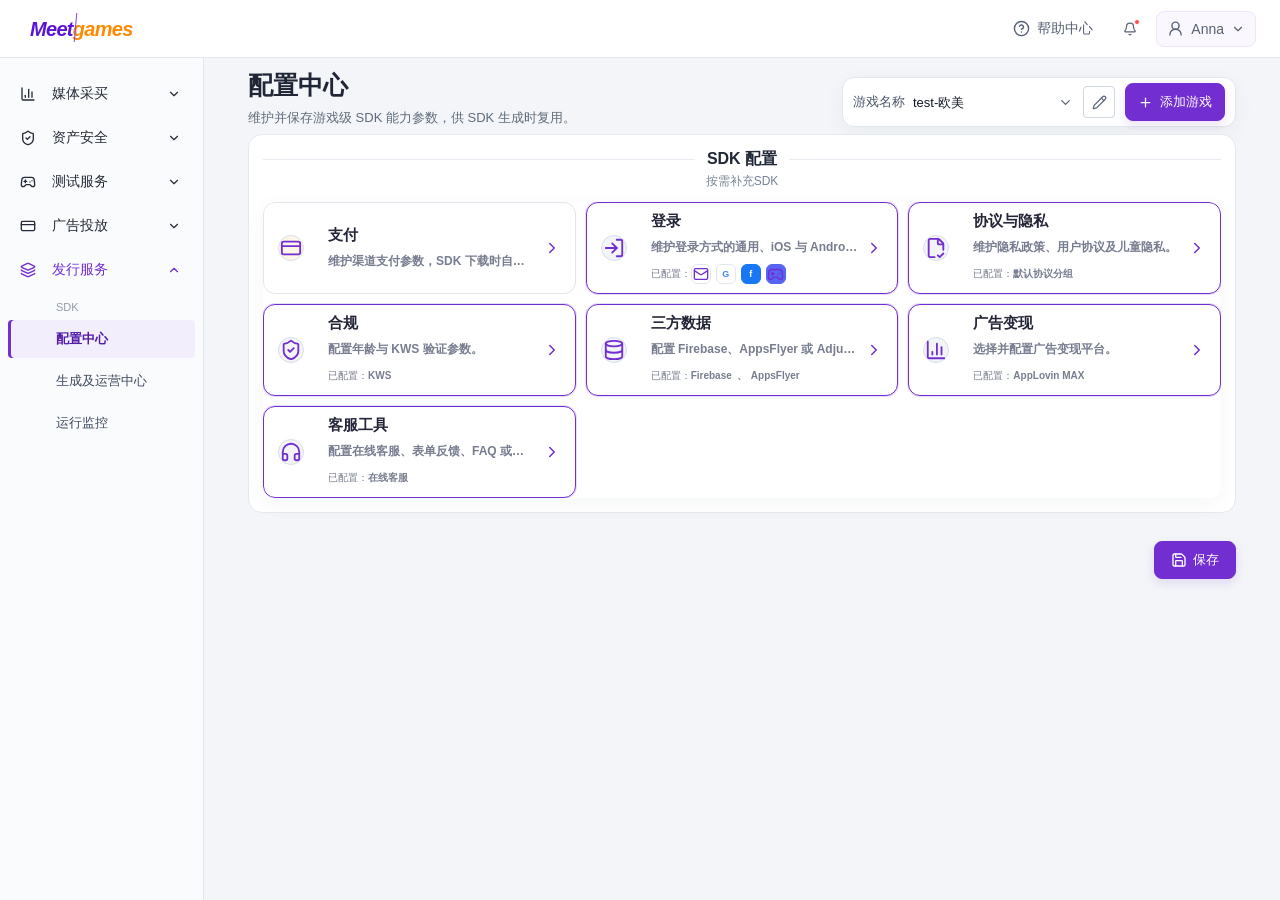
==== commit a4071d83: "archive: import MeetGames SDK Demo V2.2 delivery snapshot" ====
--- a/demo/index.html
+++ b/demo/index.html
@@ -1 +1 @@
-<!DOCTYPE html><html lang="zh-CN"><head><meta charSet="utf-8"/><meta name="viewport" content="width=device-width, initial-scale=1"/><link rel="preload" as="image" href="./assets/brands/android.svg"/><link rel="preload" as="image" href="./assets/brands/google-play.svg"/><link rel="stylesheet" href="./_next/static/chunks/2wk6xcp2gwzjs.css" data-precedence="next"/><link rel="preload" as="script" fetchPriority="low" href="./_next/static/chunks/311qtovt98m4l.js"/><script src="./_next/static/chunks/385zdq9jcs21p.js" async=""></script><script src="./_next/static/chunks/3m_615awxbe63.js" async=""></script><script src="./_next/static/chunks/3_0tt-9qv5d14.js" async=""></script><script src="./_next/static/chunks/turbopack-2hzzla8x71n8z.js" async=""></script><script src="./_next/static/chunks/2c3iyqbsfg6bp.js" async=""></script><script src="./_next/static/chunks/24nn151c8nclt.js" async=""></script><script src="./_next/static/chunks/0o4dtp2wnrilb.js" async=""></script><script src="./_next/static/chunks/1uxbj6ciunkfi.js?v=20260806-sdk-quick-title-feedback-14" async=""></script><title>MeetGames SDK 工具 Demo V2.1</title><meta name="description" content="配置中心、SDK下载、运营配置与 SDK 交互 Demo"/><link rel="icon" href="./icon.svg?icon.1e2ux_byo1zp2.svg" sizes="any" type="image/svg+xml"/><script src="./_next/static/chunks/0cz1d0mv5g_q7.js" noModule=""></script><link rel="stylesheet" href="./demo-country-strategy.css?v=20260806-sdk-quick-title-feedback-14"/></head><body><div hidden=""><!--$--><!--/$--></div><div class="mgp-app"><header class="mgp-topbar"><div class="mgp-brand" aria-label="MeetGames"><span>Meet</span><b>games</b></div><div class="mgp-top-actions"><button type="button"><svg xmlns="http://www.w3.org/2000/svg" width="17" height="17" viewBox="0 0 24 24" fill="none" stroke="currentColor" stroke-width="2" stroke-linecap="round" stroke-linejoin="round" class="lucide lucide-circle-question-mark" aria-hidden="true"><circle cx="12" cy="12" r="10"></circle><path d="M9.09 9a3 3 0 0 1 5.83 1c0 2-3 3-3 3"></path><path d="M12 17h.01"></path></svg>帮助中心</button><button type="button" class="mgp-icon-button" aria-label="消息通知"><svg xmlns="http://www.w3.org/2000/svg" width="18" height="18" viewBox="0 0 24 24" fill="none" stroke="currentColor" stroke-width="2" stroke-linecap="round" stroke-linejoin="round" class="lucide lucide-bell" aria-hidden="true"><path d="M10.268 21a2 2 0 0 0 3.464 0"></path><path d="M3.262 15.326A1 1 0 0 0 4 17h16a1 1 0 0 0 .74-1.673C19.41 13.956 18 12.499 18 8A6 6 0 0 0 6 8c0 4.499-1.411 5.956-2.738 7.326"></path></svg><i></i></button><button type="button" class="mgp-user"><svg xmlns="http://www.w3.org/2000/svg" width="17" height="17" viewBox="0 0 24 24" fill="none" stroke="currentColor" stroke-width="2" stroke-linecap="round" stroke-linejoin="round" class="lucide lucide-user-round" aria-hidden="true"><circle cx="12" cy="8" r="5"></circle><path d="M20 21a8 8 0 0 0-16 0"></path></svg><span>Anna</span><svg xmlns="http://www.w3.org/2000/svg" width="14" height="14" viewBox="0 0 24 24" fill="none" stroke="currentColor" stroke-width="2" stroke-linecap="round" stroke-linejoin="round" class="lucide lucide-chevron-down" aria-hidden="true"><path d="m6 9 6 6 6-6"></path></svg></button></div></header><aside class="mgp-sidebar"><div class="mgp-service-nav" aria-label="产品服务导航"><button type="button" class=""><svg xmlns="http://www.w3.org/2000/svg" width="16" height="16" viewBox="0 0 24 24" fill="none" stroke="currentColor" stroke-width="2" stroke-linecap="round" stroke-linejoin="round" class="lucide lucide-chart-column" aria-hidden="true"><path d="M3 3v16a2 2 0 0 0 2 2h16"></path><path d="M18 17V9"></path><path d="M13 17V5"></path><path d="M8 17v-3"></path></svg><span>媒体采买</span><svg xmlns="http://www.w3.org/2000/svg" width="14" height="14" viewBox="0 0 24 24" fill="none" stroke="currentColor" stroke-width="2" stroke-linecap="round" stroke-linejoin="round" class="lucide lucide-chevron-down" aria-hidden="true"><path d="m6 9 6 6 6-6"></path></svg></button><button type="button" class=""><svg xmlns="http://www.w3.org/2000/svg" width="16" height="16" viewBox="0 0 24 24" fill="none" stroke="currentColor" stroke-width="2" stroke-linecap="round" stroke-linejoin="round" class="lucide lucide-shield-check" aria-hidden="true"><path d="M20 13c0 5-3.5 7.5-7.66 8.95a1 1 0 0 1-.67-.01C7.5 20.5 4 18 4 13V6a1 1 0 0 1 1-1c2 0 4.5-1.2 6.24-2.72a1.17 1.17 0 0 1 1.52 0C14.51 3.81 17 5 19 5a1 1 0 0 1 1 1z"></path><path d="m9 12 2 2 4-4"></path></svg><span>资产安全</span><svg xmlns="http://www.w3.org/2000/svg" width="14" height="14" viewBox="0 0 24 24" fill="none" stroke="currentColor" stroke-width="2" stroke-linecap="round" stroke-linejoin="round" class="lucide lucide-chevron-down" aria-hidden="true"><path d="m6 9 6 6 6-6"></path></svg></button><button type="button" class=""><svg xmlns="http://www.w3.org/2000/svg" width="16" height="16" viewBox="0 0 24 24" fill="none" stroke="currentColor" stroke-width="2" stroke-linecap="round" stroke-linejoin="round" class="lucide lucide-gamepad2 lucide-gamepad-2" aria-hidden="true"><line x1="6" x2="10" y1="11" y2="11"></line><line x1="8" x2="8" y1="9" y2="13"></line><line x1="15" x2="15.01" y1="12" y2="12"></line><line x1="18" x2="18.01" y1="10" y2="10"></line><path d="M17.32 5H6.68a4 4 0 0 0-3.978 3.59c-.006.052-.01.101-.017.152C2.604 9.416 2 14.456 2 16a3 3 0 0 0 3 3c1 0 1.5-.5 2-1l1.414-1.414A2 2 0 0 1 9.828 16h4.344a2 2 0 0 1 1.414.586L17 18c.5.5 1 1 2 1a3 3 0 0 0 3-3c0-1.545-.604-6.584-.685-7.258-.007-.05-.011-.1-.017-.151A4 4 0 0 0 17.32 5z"></path></svg><span>测试服务</span><svg xmlns="http://www.w3.org/2000/svg" width="14" height="14" viewBox="0 0 24 24" fill="none" stroke="currentColor" stroke-width="2" stroke-linecap="round" stroke-linejoin="round" class="lucide lucide-chevron-down" aria-hidden="true"><path d="m6 9 6 6 6-6"></path></svg></button><button type="button" class=""><svg xmlns="http://www.w3.org/2000/svg" width="16" height="16" viewBox="0 0 24 24" fill="none" stroke="currentColor" stroke-width="2" stroke-linecap="round" stroke-linejoin="round" class="lucide lucide-credit-card" aria-hidden="true"><rect width="20" height="14" x="2" y="5" rx="2"></rect><line x1="2" x2="22" y1="10" y2="10"></line></svg><span>广告投放</span><svg xmlns="http://www.w3.org/2000/svg" width="14" height="14" viewBox="0 0 24 24" fill="none" stroke="currentColor" stroke-width="2" stroke-linecap="round" stroke-linejoin="round" class="lucide lucide-chevron-down" aria-hidden="true"><path d="m6 9 6 6 6-6"></path></svg></button><button type="button" class="expanded"><svg xmlns="http://www.w3.org/2000/svg" width="16" height="16" viewBox="0 0 24 24" fill="none" stroke="currentColor" stroke-width="2" stroke-linecap="round" stroke-linejoin="round" class="lucide lucide-layers" aria-hidden="true"><path d="M12.83 2.18a2 2 0 0 0-1.66 0L2.6 6.08a1 1 0 0 0 0 1.83l8.58 3.91a2 2 0 0 0 1.66 0l8.58-3.9a1 1 0 0 0 0-1.83z"></path><path d="M2 12a1 1 0 0 0 .58.91l8.6 3.91a2 2 0 0 0 1.65 0l8.58-3.9A1 1 0 0 0 22 12"></path><path d="M2 17a1 1 0 0 0 .58.91l8.6 3.91a2 2 0 0 0 1.65 0l8.58-3.9A1 1 0 0 0 22 17"></path></svg><span>发行服务</span><svg xmlns="http://www.w3.org/2000/svg" width="14" height="14" viewBox="0 0 24 24" fill="none" stroke="currentColor" stroke-width="2" stroke-linecap="round" stroke-linejoin="round" class="lucide lucide-chevron-down" aria-hidden="true"><path d="m6 9 6 6 6-6"></path></svg></button></div><div class="mgp-sidebar-group-label">SDK</div><nav aria-label="SDK主导航"><button type="button" class="active" data-nav-id="config">配置中心</button><button type="button" class="" data-nav-id="operations-plan">运营配置</button><button type="button" class="" data-nav-id="ops">运行监控</button></nav></aside><main class="mgp-main"><div class="mgp-page mgp-foundation-page"><div class="mgp-page-heading"><div><h1>配置中心</h1><p>维护游戏级 SDK 能力参数，为 SDK 下载准备可复用能力配置。</p></div><section class="mgp-foundation-toolbar mgp-foundation-toolbar-inline"><div class="mgp-foundation-toolbar-row"><label><span>游戏名称</span><select aria-label="游戏名称"><option>test-欧美</option><option>Kingdom Journey</option><option>Puzzle Harbor</option></select><svg xmlns="http://www.w3.org/2000/svg" width="15" height="15" viewBox="0 0 24 24" fill="none" stroke="currentColor" stroke-width="2" stroke-linecap="round" stroke-linejoin="round" class="lucide lucide-chevron-down" aria-hidden="true"><path d="m6 9 6 6 6-6"></path></svg></label><button type="button" class="mgp-edit-game-button" aria-label="修改当前游戏" title="修改当前游戏"><svg xmlns="http://www.w3.org/2000/svg" width="15" height="15" viewBox="0 0 24 24" fill="none" stroke="currentColor" stroke-width="2" stroke-linecap="round" stroke-linejoin="round" class="lucide lucide-pencil" aria-hidden="true"><path d="M21.174 6.812a1 1 0 0 0-3.986-3.987L3.842 16.174a2 2 0 0 0-.5.83l-1.321 4.352a.5.5 0 0 0 .623.622l4.353-1.32a2 2 0 0 0 .83-.497z"></path><path d="m15 5 4 4"></path></svg></button><button type="button" class="mgp-button primary mgp-add-game-button"><svg xmlns="http://www.w3.org/2000/svg" width="15" height="15" viewBox="0 0 24 24" fill="none" stroke="currentColor" stroke-width="2" stroke-linecap="round" stroke-linejoin="round" class="lucide lucide-plus" aria-hidden="true"><path d="M5 12h14"></path><path d="M12 5v14"></path></svg>添加游戏</button></div></section></div><nav class="mgp-sdk-workbench-tabs" aria-label="SDK工作台"><button type="button" class="active" aria-current="page">SDK配置</button><button type="button" class="">SDK下载</button></nav><div class="mgp-config-step-navigation"><div class="mgp-config-card-heading mgp-foundation-panel"><div class="mgp-config-module-heading"><h3 class="mgp-plain-section-title">SDK 配置</h3><p>按需补充SDK</p></div></div><nav class="mgp-config-tabs mgp-foundation-tabs mgp-config-step-list mgp-config-card-grid" aria-label="SDK 配置模块"><button type="button" id="config-tab-release" class="mgp-config-card  " aria-label="支付" aria-controls="config-panel-release" data-config-card="release"><span class="mgp-config-card-icon" aria-hidden="true"><svg xmlns="http://www.w3.org/2000/svg" width="22" height="22" viewBox="0 0 24 24" fill="none" stroke="currentColor" stroke-width="2" stroke-linecap="round" stroke-linejoin="round" class="lucide lucide-credit-card" aria-hidden="true"><rect width="20" height="14" x="2" y="5" rx="2"></rect><line x1="2" x2="22" y1="10" y2="10"></line></svg></span><span class="mgp-config-card-copy"><strong>支付</strong><small>维护渠道支付参数，SDK 下载时自动引用。</small></span><svg xmlns="http://www.w3.org/2000/svg" width="18" height="18" viewBox="0 0 24 24" fill="none" stroke="currentColor" stroke-width="2" stroke-linecap="round" stroke-linejoin="round" class="lucide lucide-chevron-down mgp-config-card-arrow" aria-hidden="true"><path d="m6 9 6 6 6-6"></path></svg></button><button type="button" id="config-tab-login" class="mgp-config-card  configured" aria-label="登录" aria-controls="config-panel-login" data-config-card="login"><span class="mgp-config-card-icon" aria-hidden="true"><svg xmlns="http://www.w3.org/2000/svg" width="22" height="22" viewBox="0 0 24 24" fill="none" stroke="currentColor" stroke-width="2" stroke-linecap="round" stroke-linejoin="round" class="lucide lucide-log-in" aria-hidden="true"><path d="m10 17 5-5-5-5"></path><path d="M15 12H3"></path><path d="M15 3h4a2 2 0 0 1 2 2v14a2 2 0 0 1-2 2h-4"></path></svg></span><span class="mgp-config-card-copy"><strong>登录</strong><small>维护登录方式及对应平台参数。</small><span class="mgp-config-card-summary"><em>已配置：</em><span class="mgp-config-card-summary-items"><span class="mgp-config-card-summary-item login" title="Email"><span class="mgp-login-brand email" aria-hidden="true"><svg xmlns="http://www.w3.org/2000/svg" width="16" height="16" viewBox="0 0 24 24" fill="none" stroke="currentColor" stroke-width="2" stroke-linecap="round" stroke-linejoin="round" class="lucide lucide-mail" aria-hidden="true"><path d="m22 7-8.991 5.727a2 2 0 0 1-2.009 0L2 7"></path><rect x="2" y="4" width="20" height="16" rx="2"></rect></svg></span></span><span class="mgp-config-card-summary-item login" title="Google"><span class="mgp-login-brand google" aria-hidden="true"><span>G</span></span></span><span class="mgp-config-card-summary-item login" title="Facebook"><span class="mgp-login-brand facebook" aria-hidden="true"><span>f</span></span></span><span class="mgp-config-card-summary-item login" title="Discord"><span class="mgp-login-brand discord" aria-hidden="true"><svg xmlns="http://www.w3.org/2000/svg" width="17" height="17" viewBox="0 0 24 24" fill="none" stroke="currentColor" stroke-width="2" stroke-linecap="round" stroke-linejoin="round" class="lucide lucide-gamepad2 lucide-gamepad-2" aria-hidden="true"><line x1="6" x2="10" y1="11" y2="11"></line><line x1="8" x2="8" y1="9" y2="13"></line><line x1="15" x2="15.01" y1="12" y2="12"></line><line x1="18" x2="18.01" y1="10" y2="10"></line><path d="M17.32 5H6.68a4 4 0 0 0-3.978 3.59c-.006.052-.01.101-.017.152C2.604 9.416 2 14.456 2 16a3 3 0 0 0 3 3c1 0 1.5-.5 2-1l1.414-1.414A2 2 0 0 1 9.828 16h4.344a2 2 0 0 1 1.414.586L17 18c.5.5 1 1 2 1a3 3 0 0 0 3-3c0-1.545-.604-6.584-.685-7.258-.007-.05-.011-.1-.017-.151A4 4 0 0 0 17.32 5z"></path></svg></span></span></span></span></span><svg xmlns="http://www.w3.org/2000/svg" width="18" height="18" viewBox="0 0 24 24" fill="none" stroke="currentColor" stroke-width="2" stroke-linecap="round" stroke-linejoin="round" class="lucide lucide-chevron-down mgp-config-card-arrow" aria-hidden="true"><path d="m6 9 6 6 6-6"></path></svg></button><button type="button" id="config-tab-agreement" class="mgp-config-card  configured" aria-label="协议与隐私" aria-controls="config-panel-agreement" data-config-card="agreement"><span class="mgp-config-card-icon" aria-hidden="true"><svg xmlns="http://www.w3.org/2000/svg" width="22" height="22" viewBox="0 0 24 24" fill="none" stroke="currentColor" stroke-width="2" stroke-linecap="round" stroke-linejoin="round" class="lucide lucide-file-check-corner" aria-hidden="true"><path d="M10.5 22H6a2 2 0 0 1-2-2V4a2 2 0 0 1 2-2h8a2.4 2.4 0 0 1 1.706.706l3.588 3.588A2.4 2.4 0 0 1 20 8v6"></path><path d="M14 2v5a1 1 0 0 0 1 1h5"></path><path d="m14 20 2 2 4-4"></path></svg></span><span class="mgp-config-card-copy"><strong>协议与隐私</strong><small>维护隐私政策、用户协议及儿童隐私。</small><span class="mgp-config-card-summary"><em>已配置：</em><span class="mgp-config-card-summary-items"><span class="mgp-config-card-summary-item text" title="默认协议分组">默认协议分组</span></span></span></span><svg xmlns="http://www.w3.org/2000/svg" width="18" height="18" viewBox="0 0 24 24" fill="none" stroke="currentColor" stroke-width="2" stroke-linecap="round" stroke-linejoin="round" class="lucide lucide-chevron-down mgp-config-card-arrow" aria-hidden="true"><path d="m6 9 6 6 6-6"></path></svg></button><button type="button" id="config-tab-compliance" class="mgp-config-card  configured" aria-label="合规" aria-controls="config-panel-compliance" data-config-card="compliance"><span class="mgp-config-card-icon" aria-hidden="true"><svg xmlns="http://www.w3.org/2000/svg" width="22" height="22" viewBox="0 0 24 24" fill="none" stroke="currentColor" stroke-width="2" stroke-linecap="round" stroke-linejoin="round" class="lucide lucide-shield-check" aria-hidden="true"><path d="M20 13c0 5-3.5 7.5-7.66 8.95a1 1 0 0 1-.67-.01C7.5 20.5 4 18 4 13V6a1 1 0 0 1 1-1c2 0 4.5-1.2 6.24-2.72a1.17 1.17 0 0 1 1.52 0C14.51 3.81 17 5 19 5a1 1 0 0 1 1 1z"></path><path d="m9 12 2 2 4-4"></path></svg></span><span class="mgp-config-card-copy"><strong>合规</strong><small>配置年龄与 KWS 验证参数。</small><span class="mgp-config-card-summary"><em>已配置：</em><span class="mgp-config-card-summary-items"><span class="mgp-config-card-summary-item text" title="KWS">KWS</span></span></span></span><svg xmlns="http://www.w3.org/2000/svg" width="18" height="18" viewBox="0 0 24 24" fill="none" stroke="currentColor" stroke-width="2" stroke-linecap="round" stroke-linejoin="round" class="lucide lucide-chevron-down mgp-config-card-arrow" aria-hidden="true"><path d="m6 9 6 6 6-6"></path></svg></button><button type="button" id="config-tab-data" class="mgp-config-card  configured" aria-label="三方数据" aria-controls="config-panel-data" data-config-card="data"><span class="mgp-config-card-icon" aria-hidden="true"><svg xmlns="http://www.w3.org/2000/svg" width="22" height="22" viewBox="0 0 24 24" fill="none" stroke="currentColor" stroke-width="2" stroke-linecap="round" stroke-linejoin="round" class="lucide lucide-database" aria-hidden="true"><ellipse cx="12" cy="5" rx="9" ry="3"></ellipse><path d="M3 5V19A9 3 0 0 0 21 19V5"></path><path d="M3 12A9 3 0 0 0 21 12"></path></svg></span><span class="mgp-config-card-copy"><strong>三方数据</strong><small>配置 Firebase、AppsFlyer 或 Adjust。</small><span class="mgp-config-card-summary"><em>已配置：</em><span class="mgp-config-card-summary-items"><span class="mgp-config-card-summary-item text" title="Firebase">Firebase</span><span class="mgp-config-card-summary-item text" title="AppsFlyer">AppsFlyer</span></span></span></span><svg xmlns="http://www.w3.org/2000/svg" width="18" height="18" viewBox="0 0 24 24" fill="none" stroke="currentColor" stroke-width="2" stroke-linecap="round" stroke-linejoin="round" class="lucide lucide-chevron-down mgp-config-card-arrow" aria-hidden="true"><path d="m6 9 6 6 6-6"></path></svg></button><button type="button" id="config-tab-advertising" class="mgp-config-card  configured" aria-label="广告变现" aria-controls="config-panel-advertising" data-config-card="advertising"><span class="mgp-config-card-icon" aria-hidden="true"><svg xmlns="http://www.w3.org/2000/svg" width="22" height="22" viewBox="0 0 24 24" fill="none" stroke="currentColor" stroke-width="2" stroke-linecap="round" stroke-linejoin="round" class="lucide lucide-chart-column" aria-hidden="true"><path d="M3 3v16a2 2 0 0 0 2 2h16"></path><path d="M18 17V9"></path><path d="M13 17V5"></path><path d="M8 17v-3"></path></svg></span><span class="mgp-config-card-copy"><strong>广告变现</strong><small>选择并配置广告变现平台。</small><span class="mgp-config-card-summary"><em>已配置：</em><span class="mgp-config-card-summary-items"><span class="mgp-config-card-summary-item text" title="AppLovin MAX">AppLovin MAX</span></span></span></span><svg xmlns="http://www.w3.org/2000/svg" width="18" height="18" viewBox="0 0 24 24" fill="none" stroke="currentColor" stroke-width="2" stroke-linecap="round" stroke-linejoin="round" class="lucide lucide-chevron-down mgp-config-card-arrow" aria-hidden="true"><path d="m6 9 6 6 6-6"></path></svg></button><button type="button" id="config-tab-support" class="mgp-config-card  configured" aria-label="客服工具" aria-controls="config-panel-support" data-config-card="support"><span class="mgp-config-card-icon" aria-hidden="true"><svg xmlns="http://www.w3.org/2000/svg" width="22" height="22" viewBox="0 0 24 24" fill="none" stroke="currentColor" stroke-width="2" stroke-linecap="round" stroke-linejoin="round" class="lucide lucide-headphones" aria-hidden="true"><path d="M3 14h3a2 2 0 0 1 2 2v3a2 2 0 0 1-2 2H5a2 2 0 0 1-2-2v-7a9 9 0 0 1 18 0v7a2 2 0 0 1-2 2h-1a2 2 0 0 1-2-2v-3a2 2 0 0 1 2-2h3"></path></svg></span><span class="mgp-config-card-copy"><strong>客服工具</strong><small>配置在线客服、表单反馈、FAQ 或智能客服。</small><span class="mgp-config-card-summary"><em>已配置：</em><span class="mgp-config-card-summary-items"><span class="mgp-config-card-summary-item text" title="在线客服">在线客服</span></span></span></span><svg xmlns="http://www.w3.org/2000/svg" width="18" height="18" viewBox="0 0 24 24" fill="none" stroke="currentColor" stroke-width="2" stroke-linecap="round" stroke-linejoin="round" class="lucide lucide-chevron-down mgp-config-card-arrow" aria-hidden="true"><path d="m6 9 6 6 6-6"></path></svg></button></nav></div><button type="button" class="mgp-sdk-download-fab" aria-label="SDK下载">SDK下载</button></div></main></div><!--$--><!--/$--><script src="./_next/static/chunks/311qtovt98m4l.js" id="_R_" async=""></script><script>(self.__next_f=self.__next_f||[]).push([0])</script><script>self.__next_f.push([1,"1:\"$Sreact.fragment\"\n2:I[86197,[\"./_next/static/chunks/2c3iyqbsfg6bp.js\",\"./_next/static/chunks/24nn151c8nclt.js\"],\"default\"]\n3:I[91240,[\"./_next/static/chunks/2c3iyqbsfg6bp.js\",\"./_next/static/chunks/24nn151c8nclt.js\"],\"default\"]\n4:I[22035,[\"./_next/static/chunks/2c3iyqbsfg6bp.js\",\"./_next/static/chunks/24nn151c8nclt.js\",\"./_next/static/chunks/0o4dtp2wnrilb.js\",\"./_next/static/chunks/1uxbj6ciunkfi.js?v=20260806-sdk-quick-title-feedback-14\"],\"default\"]\n5:I[9678,[\"./_next/static/chunks/2c3iyqbsfg6bp.js\",\"./_next/static/chunks/24nn151c8nclt.js\"],\"OutletBoundary\"]\n6:\"$Sreact.suspense\"\n8:I[9678,[\"./_next/static/chunks/2c3iyqbsfg6bp.js\",\"./_next/static/chunks/24nn151c8nclt.js\"],\"ViewportBoundary\"]\na:I[9678,[\"./_next/static/chunks/2c3iyqbsfg6bp.js\",\"./_next/static/chunks/24nn151c8nclt.js\"],\"MetadataBoundary\"]\nc:I[34178,[\"./_next/static/chunks/2c3iyqbsfg6bp.js\",\"./_next/static/chunks/24nn151c8nclt.js\"],\"default\",1]\n:HL[\"./_next/static/chunks/2wk6xcp2gwzjs.css\",\"style\"]\n"])</script><script>self.__next_f.push([1,"0:{\"P\":null,\"c\":[\"\",\"\"],\"q\":\"\",\"i\":false,\"f\":[[[\"\",{\"children\":[\"__PAGE__\",{}]},\"$undefined\",\"$undefined\",16],[[\"$\",\"$1\",\"c\",{\"children\":[[[\"$\",\"link\",\"0\",{\"rel\":\"stylesheet\",\"href\":\"./_next/static/chunks/2wk6xcp2gwzjs.css\",\"precedence\":\"next\",\"crossOrigin\":\"$undefined\",\"nonce\":\"$undefined\"}],[\"$\",\"script\",\"script-0\",{\"src\":\"./_next/static/chunks/2c3iyqbsfg6bp.js\",\"async\":true,\"nonce\":\"$undefined\"}],[\"$\",\"script\",\"script-1\",{\"src\":\"./_next/static/chunks/24nn151c8nclt.js\",\"async\":true,\"nonce\":\"$undefined\"}]],[\"$\",\"html\",null,{\"lang\":\"zh-CN\",\"children\":[\"$\",\"body\",null,{\"children\":[\"$\",\"$L2\",null,{\"parallelRouterKey\":\"children\",\"error\":\"$undefined\",\"errorStyles\":\"$undefined\",\"errorScripts\":\"$undefined\",\"template\":[\"$\",\"$L3\",null,{}],\"templateStyles\":\"$undefined\",\"templateScripts\":\"$undefined\",\"notFound\":[[[\"$\",\"title\",null,{\"children\":\"404: This page could not be found.\"}],[\"$\",\"div\",null,{\"style\":{\"fontFamily\":\"system-ui,\\\"Segoe UI\\\",Roboto,Helvetica,Arial,sans-serif,\\\"Apple Color Emoji\\\",\\\"Segoe UI Emoji\\\"\",\"height\":\"100vh\",\"textAlign\":\"center\",\"display\":\"flex\",\"flexDirection\":\"column\",\"alignItems\":\"center\",\"justifyContent\":\"center\"},\"children\":[\"$\",\"div\",null,{\"children\":[[\"$\",\"style\",null,{\"dangerouslySetInnerHTML\":{\"__html\":\"body{color:#000;background:#fff;margin:0}.next-error-h1{border-right:1px solid rgba(0,0,0,.3)}@media (prefers-color-scheme:dark){body{color:#fff;background:#000}.next-error-h1{border-right:1px solid rgba(255,255,255,.3)}}\"}}],[\"$\",\"h1\",null,{\"className\":\"next-error-h1\",\"style\":{\"display\":\"inline-block\",\"margin\":\"0 20px 0 0\",\"padding\":\"0 23px 0 0\",\"fontSize\":24,\"fontWeight\":500,\"verticalAlign\":\"top\",\"lineHeight\":\"49px\"},\"children\":404}],[\"$\",\"div\",null,{\"style\":{\"display\":\"inline-block\"},\"children\":[\"$\",\"h2\",null,{\"style\":{\"fontSize\":14,\"fontWeight\":400,\"lineHeight\":\"49px\",\"margin\":0},\"children\":\"This page could not be found.\"}]}]]}]}]],[]],\"forbidden\":\"$undefined\",\"unauthorized\":\"$undefined\"}]}]}]]}],{\"children\":[[\"$\",\"$1\",\"c\",{\"children\":[[\"$\",\"$L4\",null,{}],[[\"$\",\"script\",\"script-0\",{\"src\":\"./_next/static/chunks/0o4dtp2wnrilb.js\",\"async\":true,\"nonce\":\"$undefined\"}],[\"$\",\"script\",\"script-1\",{\"src\":\"./_next/static/chunks/1uxbj6ciunkfi.js?v=20260806-sdk-quick-title-feedback-14\",\"async\":true,\"nonce\":\"$undefined\"}]],[\"$\",\"$L5\",null,{\"children\":[\"$\",\"$6\",null,{\"name\":\"Next.MetadataOutlet\",\"children\":\"$@7\"}]}]]}],{},null,false,null]},null,false,null],[\"$\",\"$1\",\"h\",{\"children\":[null,[\"$\",\"$L8\",null,{\"children\":\"$L9\"}],[\"$\",\"div\",null,{\"hidden\":true,\"children\":[\"$\",\"$La\",null,{\"children\":[\"$\",\"$6\",null,{\"name\":\"Next.Metadata\",\"children\":\"$Lb\"}]}]}],null]}],false]],\"m\":\"$undefined\",\"G\":[\"$c\",[[\"$\",\"link\",\"0\",{\"rel\":\"stylesheet\",\"href\":\"./_next/static/chunks/2wk6xcp2gwzjs.css\",\"precedence\":\"next\",\"crossOrigin\":\"$undefined\",\"nonce\":\"$undefined\"}]]],\"S\":true,\"h\":null,\"s\":\"$undefined\",\"l\":\"$undefined\",\"p\":\"$undefined\",\"d\":\"$undefined\",\"b\":\"GeeUS-V2cklZd-PxiyJpv\"}\n"])</script><script>self.__next_f.push([1,"9:[[\"$\",\"meta\",\"0\",{\"charSet\":\"utf-8\"}],[\"$\",\"meta\",\"1\",{\"name\":\"viewport\",\"content\":\"width=device-width, initial-scale=1\"}]]\n"])</script><script>self.__next_f.push([1,"d:I[85709,[\"./_next/static/chunks/2c3iyqbsfg6bp.js\",\"./_next/static/chunks/24nn151c8nclt.js\"],\"IconMark\"]\n7:null\nb:[[\"$\",\"title\",\"0\",{\"children\":\"MeetGames SDK 工具 Demo V2.1\"}],[\"$\",\"meta\",\"1\",{\"name\":\"description\",\"content\":\"配置中心、SDK下载、运营配置与 SDK 交互 Demo\"}],[\"$\",\"link\",\"2\",{\"rel\":\"icon\",\"href\":\"./icon.svg?icon.1e2ux_byo1zp2.svg\",\"sizes\":\"any\",\"type\":\"image/svg+xml\"}],[\"$\",\"$Ld\",\"3\",{}]]\n"])</script><script src="./demo-country-strategy.js?v=20260806-sdk-quick-title-feedback-14" defer></script></body></html>
+<!DOCTYPE html><html lang="zh-CN"><head><meta charSet="utf-8"/><meta name="viewport" content="width=device-width, initial-scale=1"/><link rel="preload" as="image" href="./assets/brands/android.svg"/><link rel="preload" as="image" href="./assets/brands/google-play.svg"/><link rel="stylesheet" href="./_next/static/chunks/2wk6xcp2gwzjs.css" data-precedence="next"/><link rel="preload" as="script" fetchPriority="low" href="./_next/static/chunks/311qtovt98m4l.js"/><script src="./_next/static/chunks/385zdq9jcs21p.js" async=""></script><script src="./_next/static/chunks/3m_615awxbe63.js" async=""></script><script src="./_next/static/chunks/3_0tt-9qv5d14.js" async=""></script><script src="./_next/static/chunks/turbopack-2hzzla8x71n8z.js" async=""></script><script src="./_next/static/chunks/2c3iyqbsfg6bp.js" async=""></script><script src="./_next/static/chunks/24nn151c8nclt.js" async=""></script><script src="./_next/static/chunks/0o4dtp2wnrilb.js" async=""></script><script src="./_next/static/chunks/1uxbj6ciunkfi.js?v=20260810-operations-config-copy-28" async=""></script><title>MeetGames SDK 工具 Demo V2.2</title><meta name="description" content="配置中心、SDK下载、运营配置与 SDK 交互 Demo"/><link rel="icon" href="./icon.svg?icon.1e2ux_byo1zp2.svg" sizes="any" type="image/svg+xml"/><script src="./_next/static/chunks/0cz1d0mv5g_q7.js" noModule=""></script><link rel="stylesheet" href="./demo-country-strategy.css?v=20260810-operations-config-copy-28"/></head><body><div hidden=""><!--$--><!--/$--></div><div class="mgp-app"><header class="mgp-topbar"><div class="mgp-brand" aria-label="MeetGames"><span>Meet</span><b>games</b></div><div class="mgp-top-actions"><button type="button"><svg xmlns="http://www.w3.org/2000/svg" width="17" height="17" viewBox="0 0 24 24" fill="none" stroke="currentColor" stroke-width="2" stroke-linecap="round" stroke-linejoin="round" class="lucide lucide-circle-question-mark" aria-hidden="true"><circle cx="12" cy="12" r="10"></circle><path d="M9.09 9a3 3 0 0 1 5.83 1c0 2-3 3-3 3"></path><path d="M12 17h.01"></path></svg>帮助中心</button><button type="button" class="mgp-icon-button" aria-label="消息通知"><svg xmlns="http://www.w3.org/2000/svg" width="18" height="18" viewBox="0 0 24 24" fill="none" stroke="currentColor" stroke-width="2" stroke-linecap="round" stroke-linejoin="round" class="lucide lucide-bell" aria-hidden="true"><path d="M10.268 21a2 2 0 0 0 3.464 0"></path><path d="M3.262 15.326A1 1 0 0 0 4 17h16a1 1 0 0 0 .74-1.673C19.41 13.956 18 12.499 18 8A6 6 0 0 0 6 8c0 4.499-1.411 5.956-2.738 7.326"></path></svg><i></i></button><button type="button" class="mgp-user"><svg xmlns="http://www.w3.org/2000/svg" width="17" height="17" viewBox="0 0 24 24" fill="none" stroke="currentColor" stroke-width="2" stroke-linecap="round" stroke-linejoin="round" class="lucide lucide-user-round" aria-hidden="true"><circle cx="12" cy="8" r="5"></circle><path d="M20 21a8 8 0 0 0-16 0"></path></svg><span>Anna</span><svg xmlns="http://www.w3.org/2000/svg" width="14" height="14" viewBox="0 0 24 24" fill="none" stroke="currentColor" stroke-width="2" stroke-linecap="round" stroke-linejoin="round" class="lucide lucide-chevron-down" aria-hidden="true"><path d="m6 9 6 6 6-6"></path></svg></button></div></header><aside class="mgp-sidebar"><div class="mgp-service-nav" aria-label="产品服务导航"><button type="button" class=""><svg xmlns="http://www.w3.org/2000/svg" width="16" height="16" viewBox="0 0 24 24" fill="none" stroke="currentColor" stroke-width="2" stroke-linecap="round" stroke-linejoin="round" class="lucide lucide-chart-column" aria-hidden="true"><path d="M3 3v16a2 2 0 0 0 2 2h16"></path><path d="M18 17V9"></path><path d="M13 17V5"></path><path d="M8 17v-3"></path></svg><span>媒体采买</span><svg xmlns="http://www.w3.org/2000/svg" width="14" height="14" viewBox="0 0 24 24" fill="none" stroke="currentColor" stroke-width="2" stroke-linecap="round" stroke-linejoin="round" class="lucide lucide-chevron-down" aria-hidden="true"><path d="m6 9 6 6 6-6"></path></svg></button><button type="button" class=""><svg xmlns="http://www.w3.org/2000/svg" width="16" height="16" viewBox="0 0 24 24" fill="none" stroke="currentColor" stroke-width="2" stroke-linecap="round" stroke-linejoin="round" class="lucide lucide-shield-check" aria-hidden="true"><path d="M20 13c0 5-3.5 7.5-7.66 8.95a1 1 0 0 1-.67-.01C7.5 20.5 4 18 4 13V6a1 1 0 0 1 1-1c2 0 4.5-1.2 6.24-2.72a1.17 1.17 0 0 1 1.52 0C14.51 3.81 17 5 19 5a1 1 0 0 1 1 1z"></path><path d="m9 12 2 2 4-4"></path></svg><span>资产安全</span><svg xmlns="http://www.w3.org/2000/svg" width="14" height="14" viewBox="0 0 24 24" fill="none" stroke="currentColor" stroke-width="2" stroke-linecap="round" stroke-linejoin="round" class="lucide lucide-chevron-down" aria-hidden="true"><path d="m6 9 6 6 6-6"></path></svg></button><button type="button" class=""><svg xmlns="http://www.w3.org/2000/svg" width="16" height="16" viewBox="0 0 24 24" fill="none" stroke="currentColor" stroke-width="2" stroke-linecap="round" stroke-linejoin="round" class="lucide lucide-gamepad2 lucide-gamepad-2" aria-hidden="true"><line x1="6" x2="10" y1="11" y2="11"></line><line x1="8" x2="8" y1="9" y2="13"></line><line x1="15" x2="15.01" y1="12" y2="12"></line><line x1="18" x2="18.01" y1="10" y2="10"></line><path d="M17.32 5H6.68a4 4 0 0 0-3.978 3.59c-.006.052-.01.101-.017.152C2.604 9.416 2 14.456 2 16a3 3 0 0 0 3 3c1 0 1.5-.5 2-1l1.414-1.414A2 2 0 0 1 9.828 16h4.344a2 2 0 0 1 1.414.586L17 18c.5.5 1 1 2 1a3 3 0 0 0 3-3c0-1.545-.604-6.584-.685-7.258-.007-.05-.011-.1-.017-.151A4 4 0 0 0 17.32 5z"></path></svg><span>测试服务</span><svg xmlns="http://www.w3.org/2000/svg" width="14" height="14" viewBox="0 0 24 24" fill="none" stroke="currentColor" stroke-width="2" stroke-linecap="round" stroke-linejoin="round" class="lucide lucide-chevron-down" aria-hidden="true"><path d="m6 9 6 6 6-6"></path></svg></button><button type="button" class=""><svg xmlns="http://www.w3.org/2000/svg" width="16" height="16" viewBox="0 0 24 24" fill="none" stroke="currentColor" stroke-width="2" stroke-linecap="round" stroke-linejoin="round" class="lucide lucide-credit-card" aria-hidden="true"><rect width="20" height="14" x="2" y="5" rx="2"></rect><line x1="2" x2="22" y1="10" y2="10"></line></svg><span>广告投放</span><svg xmlns="http://www.w3.org/2000/svg" width="14" height="14" viewBox="0 0 24 24" fill="none" stroke="currentColor" stroke-width="2" stroke-linecap="round" stroke-linejoin="round" class="lucide lucide-chevron-down" aria-hidden="true"><path d="m6 9 6 6 6-6"></path></svg></button><button type="button" class="expanded"><svg xmlns="http://www.w3.org/2000/svg" width="16" height="16" viewBox="0 0 24 24" fill="none" stroke="currentColor" stroke-width="2" stroke-linecap="round" stroke-linejoin="round" class="lucide lucide-layers" aria-hidden="true"><path d="M12.83 2.18a2 2 0 0 0-1.66 0L2.6 6.08a1 1 0 0 0 0 1.83l8.58 3.91a2 2 0 0 0 1.66 0l8.58-3.9a1 1 0 0 0 0-1.83z"></path><path d="M2 12a1 1 0 0 0 .58.91l8.6 3.91a2 2 0 0 0 1.65 0l8.58-3.9A1 1 0 0 0 22 12"></path><path d="M2 17a1 1 0 0 0 .58.91l8.6 3.91a2 2 0 0 0 1.65 0l8.58-3.9A1 1 0 0 0 22 17"></path></svg><span>发行服务</span><svg xmlns="http://www.w3.org/2000/svg" width="14" height="14" viewBox="0 0 24 24" fill="none" stroke="currentColor" stroke-width="2" stroke-linecap="round" stroke-linejoin="round" class="lucide lucide-chevron-down" aria-hidden="true"><path d="m6 9 6 6 6-6"></path></svg></button></div><div class="mgp-sidebar-group-label">SDK</div><nav aria-label="SDK主导航"><button type="button" class="active" data-nav-id="config">配置中心</button><button type="button" class="" data-nav-id="operations-plan">生成及运营中心</button><button type="button" class="" data-nav-id="ops">运行监控</button></nav></aside><main class="mgp-main"><div class="mgp-page mgp-foundation-page"><div class="mgp-page-heading"><div><h1>配置中心</h1><p>维护并保存游戏级 SDK 能力参数，供 SDK 生成时复用。</p></div><section class="mgp-foundation-toolbar mgp-foundation-toolbar-inline"><div class="mgp-foundation-toolbar-row"><label><span>游戏名称</span><select aria-label="游戏名称"><option>test-欧美</option><option>Kingdom Journey</option><option>Puzzle Harbor</option></select><svg xmlns="http://www.w3.org/2000/svg" width="15" height="15" viewBox="0 0 24 24" fill="none" stroke="currentColor" stroke-width="2" stroke-linecap="round" stroke-linejoin="round" class="lucide lucide-chevron-down" aria-hidden="true"><path d="m6 9 6 6 6-6"></path></svg></label><button type="button" class="mgp-edit-game-button" aria-label="修改当前游戏" title="修改当前游戏"><svg xmlns="http://www.w3.org/2000/svg" width="15" height="15" viewBox="0 0 24 24" fill="none" stroke="currentColor" stroke-width="2" stroke-linecap="round" stroke-linejoin="round" class="lucide lucide-pencil" aria-hidden="true"><path d="M21.174 6.812a1 1 0 0 0-3.986-3.987L3.842 16.174a2 2 0 0 0-.5.83l-1.321 4.352a.5.5 0 0 0 .623.622l4.353-1.32a2 2 0 0 0 .83-.497z"></path><path d="m15 5 4 4"></path></svg></button><button type="button" class="mgp-button primary mgp-add-game-button"><svg xmlns="http://www.w3.org/2000/svg" width="15" height="15" viewBox="0 0 24 24" fill="none" stroke="currentColor" stroke-width="2" stroke-linecap="round" stroke-linejoin="round" class="lucide lucide-plus" aria-hidden="true"><path d="M5 12h14"></path><path d="M12 5v14"></path></svg>添加游戏</button></div></section></div><div class="mgp-config-step-navigation"><div class="mgp-config-card-heading mgp-foundation-panel"><div class="mgp-config-module-heading"><h3 class="mgp-plain-section-title">SDK 配置</h3><p>按需补充SDK</p></div></div><nav class="mgp-config-tabs mgp-foundation-tabs mgp-config-step-list mgp-config-card-grid" aria-label="SDK 配置模块"><button type="button" id="config-tab-release" class="mgp-config-card   " aria-label="支付" aria-controls="config-panel-release" data-config-card="release"><span class="mgp-config-card-icon" aria-hidden="true"><svg xmlns="http://www.w3.org/2000/svg" width="22" height="22" viewBox="0 0 24 24" fill="none" stroke="currentColor" stroke-width="2" stroke-linecap="round" stroke-linejoin="round" class="lucide lucide-credit-card" aria-hidden="true"><rect width="20" height="14" x="2" y="5" rx="2"></rect><line x1="2" x2="22" y1="10" y2="10"></line></svg></span><span class="mgp-config-card-copy"><strong>支付</strong><small>维护渠道支付参数，SDK 下载时自动引用。</small></span><svg xmlns="http://www.w3.org/2000/svg" width="18" height="18" viewBox="0 0 24 24" fill="none" stroke="currentColor" stroke-width="2" stroke-linecap="round" stroke-linejoin="round" class="lucide lucide-chevron-down mgp-config-card-arrow" aria-hidden="true"><path d="m6 9 6 6 6-6"></path></svg></button><button type="button" id="config-tab-login" class="mgp-config-card  configured " aria-label="登录" aria-controls="config-panel-login" data-config-card="login"><span class="mgp-config-card-icon" aria-hidden="true"><svg xmlns="http://www.w3.org/2000/svg" width="22" height="22" viewBox="0 0 24 24" fill="none" stroke="currentColor" stroke-width="2" stroke-linecap="round" stroke-linejoin="round" class="lucide lucide-log-in" aria-hidden="true"><path d="m10 17 5-5-5-5"></path><path d="M15 12H3"></path><path d="M15 3h4a2 2 0 0 1 2 2v14a2 2 0 0 1-2 2h-4"></path></svg></span><span class="mgp-config-card-copy"><strong>登录</strong><small>维护登录方式的通用、iOS 与 Android 参数。</small><span class="mgp-config-card-summary"><em>已配置：</em><span class="mgp-config-card-summary-items"><span class="mgp-config-card-summary-item login" title="Email"><span class="mgp-login-brand email" aria-hidden="true"><svg xmlns="http://www.w3.org/2000/svg" width="16" height="16" viewBox="0 0 24 24" fill="none" stroke="currentColor" stroke-width="2" stroke-linecap="round" stroke-linejoin="round" class="lucide lucide-mail" aria-hidden="true"><path d="m22 7-8.991 5.727a2 2 0 0 1-2.009 0L2 7"></path><rect x="2" y="4" width="20" height="16" rx="2"></rect></svg></span></span><span class="mgp-config-card-summary-item login" title="Google"><span class="mgp-login-brand google" aria-hidden="true"><span>G</span></span></span><span class="mgp-config-card-summary-item login" title="Facebook"><span class="mgp-login-brand facebook" aria-hidden="true"><span>f</span></span></span><span class="mgp-config-card-summary-item login" title="Discord"><span class="mgp-login-brand discord" aria-hidden="true"><svg xmlns="http://www.w3.org/2000/svg" width="17" height="17" viewBox="0 0 24 24" fill="none" stroke="currentColor" stroke-width="2" stroke-linecap="round" stroke-linejoin="round" class="lucide lucide-gamepad2 lucide-gamepad-2" aria-hidden="true"><line x1="6" x2="10" y1="11" y2="11"></line><line x1="8" x2="8" y1="9" y2="13"></line><line x1="15" x2="15.01" y1="12" y2="12"></line><line x1="18" x2="18.01" y1="10" y2="10"></line><path d="M17.32 5H6.68a4 4 0 0 0-3.978 3.59c-.006.052-.01.101-.017.152C2.604 9.416 2 14.456 2 16a3 3 0 0 0 3 3c1 0 1.5-.5 2-1l1.414-1.414A2 2 0 0 1 9.828 16h4.344a2 2 0 0 1 1.414.586L17 18c.5.5 1 1 2 1a3 3 0 0 0 3-3c0-1.545-.604-6.584-.685-7.258-.007-.05-.011-.1-.017-.151A4 4 0 0 0 17.32 5z"></path></svg></span></span></span></span></span><svg xmlns="http://www.w3.org/2000/svg" width="18" height="18" viewBox="0 0 24 24" fill="none" stroke="currentColor" stroke-width="2" stroke-linecap="round" stroke-linejoin="round" class="lucide lucide-chevron-down mgp-config-card-arrow" aria-hidden="true"><path d="m6 9 6 6 6-6"></path></svg></button><button type="button" id="config-tab-agreement" class="mgp-config-card  configured " aria-label="协议与隐私" aria-controls="config-panel-agreement" data-config-card="agreement"><span class="mgp-config-card-icon" aria-hidden="true"><svg xmlns="http://www.w3.org/2000/svg" width="22" height="22" viewBox="0 0 24 24" fill="none" stroke="currentColor" stroke-width="2" stroke-linecap="round" stroke-linejoin="round" class="lucide lucide-file-check-corner" aria-hidden="true"><path d="M10.5 22H6a2 2 0 0 1-2-2V4a2 2 0 0 1 2-2h8a2.4 2.4 0 0 1 1.706.706l3.588 3.588A2.4 2.4 0 0 1 20 8v6"></path><path d="M14 2v5a1 1 0 0 0 1 1h5"></path><path d="m14 20 2 2 4-4"></path></svg></span><span class="mgp-config-card-copy"><strong>协议与隐私</strong><small>维护隐私政策、用户协议及儿童隐私。</small><span class="mgp-config-card-summary"><em>已配置：</em><span class="mgp-config-card-summary-items"><span class="mgp-config-card-summary-item text" title="默认协议分组">默认协议分组</span></span></span></span><svg xmlns="http://www.w3.org/2000/svg" width="18" height="18" viewBox="0 0 24 24" fill="none" stroke="currentColor" stroke-width="2" stroke-linecap="round" stroke-linejoin="round" class="lucide lucide-chevron-down mgp-config-card-arrow" aria-hidden="true"><path d="m6 9 6 6 6-6"></path></svg></button><button type="button" id="config-tab-compliance" class="mgp-config-card  configured " aria-label="合规" aria-controls="config-panel-compliance" data-config-card="compliance"><span class="mgp-config-card-icon" aria-hidden="true"><svg xmlns="http://www.w3.org/2000/svg" width="22" height="22" viewBox="0 0 24 24" fill="none" stroke="currentColor" stroke-width="2" stroke-linecap="round" stroke-linejoin="round" class="lucide lucide-shield-check" aria-hidden="true"><path d="M20 13c0 5-3.5 7.5-7.66 8.95a1 1 0 0 1-.67-.01C7.5 20.5 4 18 4 13V6a1 1 0 0 1 1-1c2 0 4.5-1.2 6.24-2.72a1.17 1.17 0 0 1 1.52 0C14.51 3.81 17 5 19 5a1 1 0 0 1 1 1z"></path><path d="m9 12 2 2 4-4"></path></svg></span><span class="mgp-config-card-copy"><strong>合规</strong><small>配置年龄与 KWS 验证参数。</small><span class="mgp-config-card-summary"><em>已配置：</em><span class="mgp-config-card-summary-items"><span class="mgp-config-card-summary-item text" title="KWS">KWS</span></span></span></span><svg xmlns="http://www.w3.org/2000/svg" width="18" height="18" viewBox="0 0 24 24" fill="none" stroke="currentColor" stroke-width="2" stroke-linecap="round" stroke-linejoin="round" class="lucide lucide-chevron-down mgp-config-card-arrow" aria-hidden="true"><path d="m6 9 6 6 6-6"></path></svg></button><button type="button" id="config-tab-data" class="mgp-config-card  configured " aria-label="三方数据" aria-controls="config-panel-data" data-config-card="data"><span class="mgp-config-card-icon" aria-hidden="true"><svg xmlns="http://www.w3.org/2000/svg" width="22" height="22" viewBox="0 0 24 24" fill="none" stroke="currentColor" stroke-width="2" stroke-linecap="round" stroke-linejoin="round" class="lucide lucide-database" aria-hidden="true"><ellipse cx="12" cy="5" rx="9" ry="3"></ellipse><path d="M3 5V19A9 3 0 0 0 21 19V5"></path><path d="M3 12A9 3 0 0 0 21 12"></path></svg></span><span class="mgp-config-card-copy"><strong>三方数据</strong><small>配置 Firebase、AppsFlyer 或 Adjust。</small><span class="mgp-config-card-summary"><em>已配置：</em><span class="mgp-config-card-summary-items"><span class="mgp-config-card-summary-item text" title="Firebase">Firebase</span><span class="mgp-config-card-summary-item text" title="AppsFlyer">AppsFlyer</span></span></span></span><svg xmlns="http://www.w3.org/2000/svg" width="18" height="18" viewBox="0 0 24 24" fill="none" stroke="currentColor" stroke-width="2" stroke-linecap="round" stroke-linejoin="round" class="lucide lucide-chevron-down mgp-config-card-arrow" aria-hidden="true"><path d="m6 9 6 6 6-6"></path></svg></button><button type="button" id="config-tab-advertising" class="mgp-config-card  configured " aria-label="广告变现" aria-controls="config-panel-advertising" data-config-card="advertising"><span class="mgp-config-card-icon" aria-hidden="true"><svg xmlns="http://www.w3.org/2000/svg" width="22" height="22" viewBox="0 0 24 24" fill="none" stroke="currentColor" stroke-width="2" stroke-linecap="round" stroke-linejoin="round" class="lucide lucide-chart-column" aria-hidden="true"><path d="M3 3v16a2 2 0 0 0 2 2h16"></path><path d="M18 17V9"></path><path d="M13 17V5"></path><path d="M8 17v-3"></path></svg></span><span class="mgp-config-card-copy"><strong>广告变现</strong><small>选择并配置广告变现平台。</small><span class="mgp-config-card-summary"><em>已配置：</em><span class="mgp-config-card-summary-items"><span class="mgp-config-card-summary-item text" title="AppLovin MAX">AppLovin MAX</span></span></span></span><svg xmlns="http://www.w3.org/2000/svg" width="18" height="18" viewBox="0 0 24 24" fill="none" stroke="currentColor" stroke-width="2" stroke-linecap="round" stroke-linejoin="round" class="lucide lucide-chevron-down mgp-config-card-arrow" aria-hidden="true"><path d="m6 9 6 6 6-6"></path></svg></button><button type="button" id="config-tab-support" class="mgp-config-card  configured " aria-label="客服工具" aria-controls="config-panel-support" data-config-card="support"><span class="mgp-config-card-icon" aria-hidden="true"><svg xmlns="http://www.w3.org/2000/svg" width="22" height="22" viewBox="0 0 24 24" fill="none" stroke="currentColor" stroke-width="2" stroke-linecap="round" stroke-linejoin="round" class="lucide lucide-headphones" aria-hidden="true"><path d="M3 14h3a2 2 0 0 1 2 2v3a2 2 0 0 1-2 2H5a2 2 0 0 1-2-2v-7a9 9 0 0 1 18 0v7a2 2 0 0 1-2 2h-1a2 2 0 0 1-2-2v-3a2 2 0 0 1 2-2h3"></path></svg></span><span class="mgp-config-card-copy"><strong>客服工具</strong><small>配置在线客服、表单反馈、FAQ 或智能客服。</small><span class="mgp-config-card-summary"><em>已配置：</em><span class="mgp-config-card-summary-items"><span class="mgp-config-card-summary-item text" title="在线客服">在线客服</span></span></span></span><svg xmlns="http://www.w3.org/2000/svg" width="18" height="18" viewBox="0 0 24 24" fill="none" stroke="currentColor" stroke-width="2" stroke-linecap="round" stroke-linejoin="round" class="lucide lucide-chevron-down mgp-config-card-arrow" aria-hidden="true"><path d="m6 9 6 6 6-6"></path></svg></button></nav></div><button type="button" class="mgp-button primary mgp-config-save-fab" aria-label="保存SDK配置"><svg xmlns="http://www.w3.org/2000/svg" width="16" height="16" viewBox="0 0 24 24" fill="none" stroke="currentColor" stroke-width="2" stroke-linecap="round" stroke-linejoin="round" class="lucide lucide-save" aria-hidden="true"><path d="M15.2 3a2 2 0 0 1 1.4.6l3.8 3.8a2 2 0 0 1 .6 1.4V19a2 2 0 0 1-2 2H5a2 2 0 0 1-2-2V5a2 2 0 0 1 2-2z"></path><path d="M17 21v-7a1 1 0 0 0-1-1H8a1 1 0 0 0-1 1v7"></path><path d="M7 3v4a1 1 0 0 0 1 1h7"></path></svg>保存</button></div></main></div><!--$--><!--/$--><script src="./_next/static/chunks/311qtovt98m4l.js" id="_R_" async=""></script><script>(self.__next_f=self.__next_f||[]).push([0])</script><script>self.__next_f.push([1,"1:\"$Sreact.fragment\"\n2:I[86197,[\"./_next/static/chunks/2c3iyqbsfg6bp.js\",\"./_next/static/chunks/24nn151c8nclt.js\"],\"default\"]\n3:I[91240,[\"./_next/static/chunks/2c3iyqbsfg6bp.js\",\"./_next/static/chunks/24nn151c8nclt.js\"],\"default\"]\n4:I[22035,[\"./_next/static/chunks/2c3iyqbsfg6bp.js\",\"./_next/static/chunks/24nn151c8nclt.js\",\"./_next/static/chunks/0o4dtp2wnrilb.js\",\"./_next/static/chunks/1uxbj6ciunkfi.js?v=20260810-operations-config-copy-28\"],\"default\"]\n5:I[9678,[\"./_next/static/chunks/2c3iyqbsfg6bp.js\",\"./_next/static/chunks/24nn151c8nclt.js\"],\"OutletBoundary\"]\n6:\"$Sreact.suspense\"\n8:I[9678,[\"./_next/static/chunks/2c3iyqbsfg6bp.js\",\"./_next/static/chunks/24nn151c8nclt.js\"],\"ViewportBoundary\"]\na:I[9678,[\"./_next/static/chunks/2c3iyqbsfg6bp.js\",\"./_next/static/chunks/24nn151c8nclt.js\"],\"MetadataBoundary\"]\nc:I[34178,[\"./_next/static/chunks/2c3iyqbsfg6bp.js\",\"./_next/static/chunks/24nn151c8nclt.js\"],\"default\",1]\n:HL[\"./_next/static/chunks/2wk6xcp2gwzjs.css\",\"style\"]\n"])</script><script>self.__next_f.push([1,"0:{\"P\":null,\"c\":[\"\",\"\"],\"q\":\"\",\"i\":false,\"f\":[[[\"\",{\"children\":[\"__PAGE__\",{}]},\"$undefined\",\"$undefined\",16],[[\"$\",\"$1\",\"c\",{\"children\":[[[\"$\",\"link\",\"0\",{\"rel\":\"stylesheet\",\"href\":\"./_next/static/chunks/2wk6xcp2gwzjs.css\",\"precedence\":\"next\",\"crossOrigin\":\"$undefined\",\"nonce\":\"$undefined\"}],[\"$\",\"script\",\"script-0\",{\"src\":\"./_next/static/chunks/2c3iyqbsfg6bp.js\",\"async\":true,\"nonce\":\"$undefined\"}],[\"$\",\"script\",\"script-1\",{\"src\":\"./_next/static/chunks/24nn151c8nclt.js\",\"async\":true,\"nonce\":\"$undefined\"}]],[\"$\",\"html\",null,{\"lang\":\"zh-CN\",\"children\":[\"$\",\"body\",null,{\"children\":[\"$\",\"$L2\",null,{\"parallelRouterKey\":\"children\",\"error\":\"$undefined\",\"errorStyles\":\"$undefined\",\"errorScripts\":\"$undefined\",\"template\":[\"$\",\"$L3\",null,{}],\"templateStyles\":\"$undefined\",\"templateScripts\":\"$undefined\",\"notFound\":[[[\"$\",\"title\",null,{\"children\":\"404: This page could not be found.\"}],[\"$\",\"div\",null,{\"style\":{\"fontFamily\":\"system-ui,\\\"Segoe UI\\\",Roboto,Helvetica,Arial,sans-serif,\\\"Apple Color Emoji\\\",\\\"Segoe UI Emoji\\\"\",\"height\":\"100vh\",\"textAlign\":\"center\",\"display\":\"flex\",\"flexDirection\":\"column\",\"alignItems\":\"center\",\"justifyContent\":\"center\"},\"children\":[\"$\",\"div\",null,{\"children\":[[\"$\",\"style\",null,{\"dangerouslySetInnerHTML\":{\"__html\":\"body{color:#000;background:#fff;margin:0}.next-error-h1{border-right:1px solid rgba(0,0,0,.3)}@media (prefers-color-scheme:dark){body{color:#fff;background:#000}.next-error-h1{border-right:1px solid rgba(255,255,255,.3)}}\"}}],[\"$\",\"h1\",null,{\"className\":\"next-error-h1\",\"style\":{\"display\":\"inline-block\",\"margin\":\"0 20px 0 0\",\"padding\":\"0 23px 0 0\",\"fontSize\":24,\"fontWeight\":500,\"verticalAlign\":\"top\",\"lineHeight\":\"49px\"},\"children\":404}],[\"$\",\"div\",null,{\"style\":{\"display\":\"inline-block\"},\"children\":[\"$\",\"h2\",null,{\"style\":{\"fontSize\":14,\"fontWeight\":400,\"lineHeight\":\"49px\",\"margin\":0},\"children\":\"This page could not be found.\"}]}]]}]}]],[]],\"forbidden\":\"$undefined\",\"unauthorized\":\"$undefined\"}]}]}]]}],{\"children\":[[\"$\",\"$1\",\"c\",{\"children\":[[\"$\",\"$L4\",null,{}],[[\"$\",\"script\",\"script-0\",{\"src\":\"./_next/static/chunks/0o4dtp2wnrilb.js\",\"async\":true,\"nonce\":\"$undefined\"}],[\"$\",\"script\",\"script-1\",{\"src\":\"./_next/static/chunks/1uxbj6ciunkfi.js?v=20260810-operations-config-copy-28\",\"async\":true,\"nonce\":\"$undefined\"}]],[\"$\",\"$L5\",null,{\"children\":[\"$\",\"$6\",null,{\"name\":\"Next.MetadataOutlet\",\"children\":\"$@7\"}]}]]}],{},null,false,null]},null,false,null],[\"$\",\"$1\",\"h\",{\"children\":[null,[\"$\",\"$L8\",null,{\"children\":\"$L9\"}],[\"$\",\"div\",null,{\"hidden\":true,\"children\":[\"$\",\"$La\",null,{\"children\":[\"$\",\"$6\",null,{\"name\":\"Next.Metadata\",\"children\":\"$Lb\"}]}]}],null]}],false]],\"m\":\"$undefined\",\"G\":[\"$c\",[[\"$\",\"link\",\"0\",{\"rel\":\"stylesheet\",\"href\":\"./_next/static/chunks/2wk6xcp2gwzjs.css\",\"precedence\":\"next\",\"crossOrigin\":\"$undefined\",\"nonce\":\"$undefined\"}]]],\"S\":true,\"h\":null,\"s\":\"$undefined\",\"l\":\"$undefined\",\"p\":\"$undefined\",\"d\":\"$undefined\",\"b\":\"GeeUS-V2cklZd-PxiyJpv\"}\n"])</script><script>self.__next_f.push([1,"9:[[\"$\",\"meta\",\"0\",{\"charSet\":\"utf-8\"}],[\"$\",\"meta\",\"1\",{\"name\":\"viewport\",\"content\":\"width=device-width, initial-scale=1\"}]]\n"])</script><script>self.__next_f.push([1,"d:I[85709,[\"./_next/static/chunks/2c3iyqbsfg6bp.js\",\"./_next/static/chunks/24nn151c8nclt.js\"],\"IconMark\"]\n7:null\nb:[[\"$\",\"title\",\"0\",{\"children\":\"MeetGames SDK 工具 Demo V2.2\"}],[\"$\",\"meta\",\"1\",{\"name\":\"description\",\"content\":\"配置中心、SDK下载、运营配置与 SDK 交互 Demo\"}],[\"$\",\"link\",\"2\",{\"rel\":\"icon\",\"href\":\"./icon.svg?icon.1e2ux_byo1zp2.svg\",\"sizes\":\"any\",\"type\":\"image/svg+xml\"}],[\"$\",\"$Ld\",\"3\",{}]]\n"])</script><script src="./demo-country-strategy.js?v=20260810-operations-config-copy-28" defer></script></body></html>
--- a/demo/demo-country-strategy.css
+++ b/demo/demo-country-strategy.css
@@ -1505,6 +1505,43 @@
   background: #fafbfc;
 }
 
+.osg-data-platform-options {
+  display: grid;
+  grid-template-columns: repeat(2, minmax(0, 1fr));
+  gap: 8px;
+}
+
+.osg-data-platform-options > div {
+  min-height: 54px;
+  display: flex;
+  align-items: center;
+  justify-content: space-between;
+  gap: 8px;
+  padding: 8px 10px;
+  border: 1px solid #e3e7ed;
+  border-radius: 7px;
+  background: #fafbfc;
+}
+
+.osg-data-platform-options > div > span {
+  display: flex;
+  flex-direction: column;
+  gap: 3px;
+}
+
+.osg-data-platform-options strong {
+  font-size: 11px;
+}
+
+.osg-data-platform-options small {
+  color: #8a94a3;
+  font-size: 9px;
+}
+
+.osg-advertising-platform-options {
+  grid-template-columns: minmax(0, 1fr);
+}
+
 .osg-compact-field {
   max-width: 360px;
   margin-top: 11px;
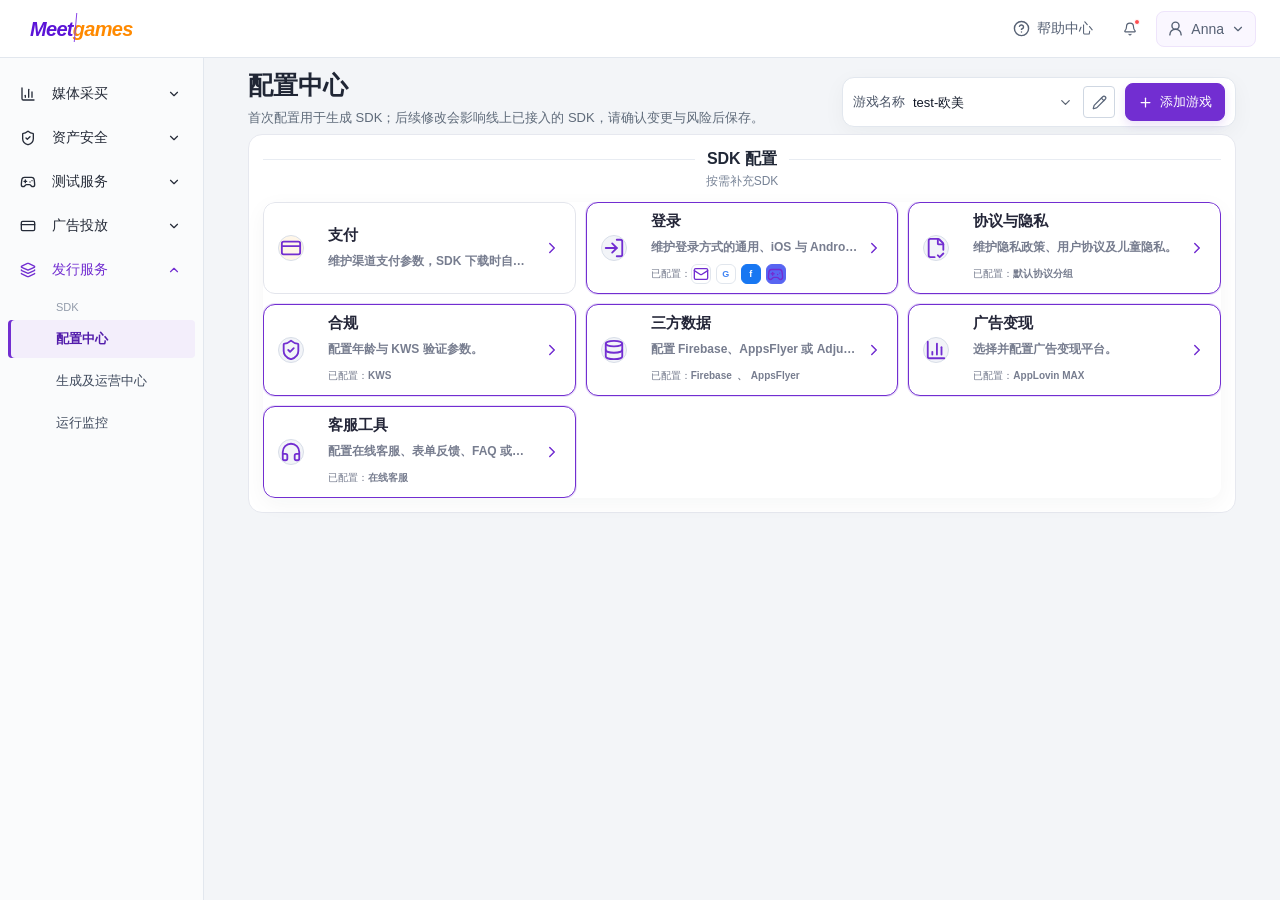
==== commit 1bd8b227: "archive: import MeetGames SDK Demo V2.3 delivery snapshot" ====
--- a/demo/index.html
+++ b/demo/index.html
@@ -1 +1 @@
-<!DOCTYPE html><html lang="zh-CN"><head><meta charSet="utf-8"/><meta name="viewport" content="width=device-width, initial-scale=1"/><link rel="preload" as="image" href="./assets/brands/android.svg"/><link rel="preload" as="image" href="./assets/brands/google-play.svg"/><link rel="stylesheet" href="./_next/static/chunks/2wk6xcp2gwzjs.css" data-precedence="next"/><link rel="preload" as="script" fetchPriority="low" href="./_next/static/chunks/311qtovt98m4l.js"/><script src="./_next/static/chunks/385zdq9jcs21p.js" async=""></script><script src="./_next/static/chunks/3m_615awxbe63.js" async=""></script><script src="./_next/static/chunks/3_0tt-9qv5d14.js" async=""></script><script src="./_next/static/chunks/turbopack-2hzzla8x71n8z.js" async=""></script><script src="./_next/static/chunks/2c3iyqbsfg6bp.js" async=""></script><script src="./_next/static/chunks/24nn151c8nclt.js" async=""></script><script src="./_next/static/chunks/0o4dtp2wnrilb.js" async=""></script><script src="./_next/static/chunks/1uxbj6ciunkfi.js?v=20260810-operations-config-copy-28" async=""></script><title>MeetGames SDK 工具 Demo V2.2</title><meta name="description" content="配置中心、SDK下载、运营配置与 SDK 交互 Demo"/><link rel="icon" href="./icon.svg?icon.1e2ux_byo1zp2.svg" sizes="any" type="image/svg+xml"/><script src="./_next/static/chunks/0cz1d0mv5g_q7.js" noModule=""></script><link rel="stylesheet" href="./demo-country-strategy.css?v=20260810-operations-config-copy-28"/></head><body><div hidden=""><!--$--><!--/$--></div><div class="mgp-app"><header class="mgp-topbar"><div class="mgp-brand" aria-label="MeetGames"><span>Meet</span><b>games</b></div><div class="mgp-top-actions"><button type="button"><svg xmlns="http://www.w3.org/2000/svg" width="17" height="17" viewBox="0 0 24 24" fill="none" stroke="currentColor" stroke-width="2" stroke-linecap="round" stroke-linejoin="round" class="lucide lucide-circle-question-mark" aria-hidden="true"><circle cx="12" cy="12" r="10"></circle><path d="M9.09 9a3 3 0 0 1 5.83 1c0 2-3 3-3 3"></path><path d="M12 17h.01"></path></svg>帮助中心</button><button type="button" class="mgp-icon-button" aria-label="消息通知"><svg xmlns="http://www.w3.org/2000/svg" width="18" height="18" viewBox="0 0 24 24" fill="none" stroke="currentColor" stroke-width="2" stroke-linecap="round" stroke-linejoin="round" class="lucide lucide-bell" aria-hidden="true"><path d="M10.268 21a2 2 0 0 0 3.464 0"></path><path d="M3.262 15.326A1 1 0 0 0 4 17h16a1 1 0 0 0 .74-1.673C19.41 13.956 18 12.499 18 8A6 6 0 0 0 6 8c0 4.499-1.411 5.956-2.738 7.326"></path></svg><i></i></button><button type="button" class="mgp-user"><svg xmlns="http://www.w3.org/2000/svg" width="17" height="17" viewBox="0 0 24 24" fill="none" stroke="currentColor" stroke-width="2" stroke-linecap="round" stroke-linejoin="round" class="lucide lucide-user-round" aria-hidden="true"><circle cx="12" cy="8" r="5"></circle><path d="M20 21a8 8 0 0 0-16 0"></path></svg><span>Anna</span><svg xmlns="http://www.w3.org/2000/svg" width="14" height="14" viewBox="0 0 24 24" fill="none" stroke="currentColor" stroke-width="2" stroke-linecap="round" stroke-linejoin="round" class="lucide lucide-chevron-down" aria-hidden="true"><path d="m6 9 6 6 6-6"></path></svg></button></div></header><aside class="mgp-sidebar"><div class="mgp-service-nav" aria-label="产品服务导航"><button type="button" class=""><svg xmlns="http://www.w3.org/2000/svg" width="16" height="16" viewBox="0 0 24 24" fill="none" stroke="currentColor" stroke-width="2" stroke-linecap="round" stroke-linejoin="round" class="lucide lucide-chart-column" aria-hidden="true"><path d="M3 3v16a2 2 0 0 0 2 2h16"></path><path d="M18 17V9"></path><path d="M13 17V5"></path><path d="M8 17v-3"></path></svg><span>媒体采买</span><svg xmlns="http://www.w3.org/2000/svg" width="14" height="14" viewBox="0 0 24 24" fill="none" stroke="currentColor" stroke-width="2" stroke-linecap="round" stroke-linejoin="round" class="lucide lucide-chevron-down" aria-hidden="true"><path d="m6 9 6 6 6-6"></path></svg></button><button type="button" class=""><svg xmlns="http://www.w3.org/2000/svg" width="16" height="16" viewBox="0 0 24 24" fill="none" stroke="currentColor" stroke-width="2" stroke-linecap="round" stroke-linejoin="round" class="lucide lucide-shield-check" aria-hidden="true"><path d="M20 13c0 5-3.5 7.5-7.66 8.95a1 1 0 0 1-.67-.01C7.5 20.5 4 18 4 13V6a1 1 0 0 1 1-1c2 0 4.5-1.2 6.24-2.72a1.17 1.17 0 0 1 1.52 0C14.51 3.81 17 5 19 5a1 1 0 0 1 1 1z"></path><path d="m9 12 2 2 4-4"></path></svg><span>资产安全</span><svg xmlns="http://www.w3.org/2000/svg" width="14" height="14" viewBox="0 0 24 24" fill="none" stroke="currentColor" stroke-width="2" stroke-linecap="round" stroke-linejoin="round" class="lucide lucide-chevron-down" aria-hidden="true"><path d="m6 9 6 6 6-6"></path></svg></button><button type="button" class=""><svg xmlns="http://www.w3.org/2000/svg" width="16" height="16" viewBox="0 0 24 24" fill="none" stroke="currentColor" stroke-width="2" stroke-linecap="round" stroke-linejoin="round" class="lucide lucide-gamepad2 lucide-gamepad-2" aria-hidden="true"><line x1="6" x2="10" y1="11" y2="11"></line><line x1="8" x2="8" y1="9" y2="13"></line><line x1="15" x2="15.01" y1="12" y2="12"></line><line x1="18" x2="18.01" y1="10" y2="10"></line><path d="M17.32 5H6.68a4 4 0 0 0-3.978 3.59c-.006.052-.01.101-.017.152C2.604 9.416 2 14.456 2 16a3 3 0 0 0 3 3c1 0 1.5-.5 2-1l1.414-1.414A2 2 0 0 1 9.828 16h4.344a2 2 0 0 1 1.414.586L17 18c.5.5 1 1 2 1a3 3 0 0 0 3-3c0-1.545-.604-6.584-.685-7.258-.007-.05-.011-.1-.017-.151A4 4 0 0 0 17.32 5z"></path></svg><span>测试服务</span><svg xmlns="http://www.w3.org/2000/svg" width="14" height="14" viewBox="0 0 24 24" fill="none" stroke="currentColor" stroke-width="2" stroke-linecap="round" stroke-linejoin="round" class="lucide lucide-chevron-down" aria-hidden="true"><path d="m6 9 6 6 6-6"></path></svg></button><button type="button" class=""><svg xmlns="http://www.w3.org/2000/svg" width="16" height="16" viewBox="0 0 24 24" fill="none" stroke="currentColor" stroke-width="2" stroke-linecap="round" stroke-linejoin="round" class="lucide lucide-credit-card" aria-hidden="true"><rect width="20" height="14" x="2" y="5" rx="2"></rect><line x1="2" x2="22" y1="10" y2="10"></line></svg><span>广告投放</span><svg xmlns="http://www.w3.org/2000/svg" width="14" height="14" viewBox="0 0 24 24" fill="none" stroke="currentColor" stroke-width="2" stroke-linecap="round" stroke-linejoin="round" class="lucide lucide-chevron-down" aria-hidden="true"><path d="m6 9 6 6 6-6"></path></svg></button><button type="button" class="expanded"><svg xmlns="http://www.w3.org/2000/svg" width="16" height="16" viewBox="0 0 24 24" fill="none" stroke="currentColor" stroke-width="2" stroke-linecap="round" stroke-linejoin="round" class="lucide lucide-layers" aria-hidden="true"><path d="M12.83 2.18a2 2 0 0 0-1.66 0L2.6 6.08a1 1 0 0 0 0 1.83l8.58 3.91a2 2 0 0 0 1.66 0l8.58-3.9a1 1 0 0 0 0-1.83z"></path><path d="M2 12a1 1 0 0 0 .58.91l8.6 3.91a2 2 0 0 0 1.65 0l8.58-3.9A1 1 0 0 0 22 12"></path><path d="M2 17a1 1 0 0 0 .58.91l8.6 3.91a2 2 0 0 0 1.65 0l8.58-3.9A1 1 0 0 0 22 17"></path></svg><span>发行服务</span><svg xmlns="http://www.w3.org/2000/svg" width="14" height="14" viewBox="0 0 24 24" fill="none" stroke="currentColor" stroke-width="2" stroke-linecap="round" stroke-linejoin="round" class="lucide lucide-chevron-down" aria-hidden="true"><path d="m6 9 6 6 6-6"></path></svg></button></div><div class="mgp-sidebar-group-label">SDK</div><nav aria-label="SDK主导航"><button type="button" class="active" data-nav-id="config">配置中心</button><button type="button" class="" data-nav-id="operations-plan">生成及运营中心</button><button type="button" class="" data-nav-id="ops">运行监控</button></nav></aside><main class="mgp-main"><div class="mgp-page mgp-foundation-page"><div class="mgp-page-heading"><div><h1>配置中心</h1><p>维护并保存游戏级 SDK 能力参数，供 SDK 生成时复用。</p></div><section class="mgp-foundation-toolbar mgp-foundation-toolbar-inline"><div class="mgp-foundation-toolbar-row"><label><span>游戏名称</span><select aria-label="游戏名称"><option>test-欧美</option><option>Kingdom Journey</option><option>Puzzle Harbor</option></select><svg xmlns="http://www.w3.org/2000/svg" width="15" height="15" viewBox="0 0 24 24" fill="none" stroke="currentColor" stroke-width="2" stroke-linecap="round" stroke-linejoin="round" class="lucide lucide-chevron-down" aria-hidden="true"><path d="m6 9 6 6 6-6"></path></svg></label><button type="button" class="mgp-edit-game-button" aria-label="修改当前游戏" title="修改当前游戏"><svg xmlns="http://www.w3.org/2000/svg" width="15" height="15" viewBox="0 0 24 24" fill="none" stroke="currentColor" stroke-width="2" stroke-linecap="round" stroke-linejoin="round" class="lucide lucide-pencil" aria-hidden="true"><path d="M21.174 6.812a1 1 0 0 0-3.986-3.987L3.842 16.174a2 2 0 0 0-.5.83l-1.321 4.352a.5.5 0 0 0 .623.622l4.353-1.32a2 2 0 0 0 .83-.497z"></path><path d="m15 5 4 4"></path></svg></button><button type="button" class="mgp-button primary mgp-add-game-button"><svg xmlns="http://www.w3.org/2000/svg" width="15" height="15" viewBox="0 0 24 24" fill="none" stroke="currentColor" stroke-width="2" stroke-linecap="round" stroke-linejoin="round" class="lucide lucide-plus" aria-hidden="true"><path d="M5 12h14"></path><path d="M12 5v14"></path></svg>添加游戏</button></div></section></div><div class="mgp-config-step-navigation"><div class="mgp-config-card-heading mgp-foundation-panel"><div class="mgp-config-module-heading"><h3 class="mgp-plain-section-title">SDK 配置</h3><p>按需补充SDK</p></div></div><nav class="mgp-config-tabs mgp-foundation-tabs mgp-config-step-list mgp-config-card-grid" aria-label="SDK 配置模块"><button type="button" id="config-tab-release" class="mgp-config-card   " aria-label="支付" aria-controls="config-panel-release" data-config-card="release"><span class="mgp-config-card-icon" aria-hidden="true"><svg xmlns="http://www.w3.org/2000/svg" width="22" height="22" viewBox="0 0 24 24" fill="none" stroke="currentColor" stroke-width="2" stroke-linecap="round" stroke-linejoin="round" class="lucide lucide-credit-card" aria-hidden="true"><rect width="20" height="14" x="2" y="5" rx="2"></rect><line x1="2" x2="22" y1="10" y2="10"></line></svg></span><span class="mgp-config-card-copy"><strong>支付</strong><small>维护渠道支付参数，SDK 下载时自动引用。</small></span><svg xmlns="http://www.w3.org/2000/svg" width="18" height="18" viewBox="0 0 24 24" fill="none" stroke="currentColor" stroke-width="2" stroke-linecap="round" stroke-linejoin="round" class="lucide lucide-chevron-down mgp-config-card-arrow" aria-hidden="true"><path d="m6 9 6 6 6-6"></path></svg></button><button type="button" id="config-tab-login" class="mgp-config-card  configured " aria-label="登录" aria-controls="config-panel-login" data-config-card="login"><span class="mgp-config-card-icon" aria-hidden="true"><svg xmlns="http://www.w3.org/2000/svg" width="22" height="22" viewBox="0 0 24 24" fill="none" stroke="currentColor" stroke-width="2" stroke-linecap="round" stroke-linejoin="round" class="lucide lucide-log-in" aria-hidden="true"><path d="m10 17 5-5-5-5"></path><path d="M15 12H3"></path><path d="M15 3h4a2 2 0 0 1 2 2v14a2 2 0 0 1-2 2h-4"></path></svg></span><span class="mgp-config-card-copy"><strong>登录</strong><small>维护登录方式的通用、iOS 与 Android 参数。</small><span class="mgp-config-card-summary"><em>已配置：</em><span class="mgp-config-card-summary-items"><span class="mgp-config-card-summary-item login" title="Email"><span class="mgp-login-brand email" aria-hidden="true"><svg xmlns="http://www.w3.org/2000/svg" width="16" height="16" viewBox="0 0 24 24" fill="none" stroke="currentColor" stroke-width="2" stroke-linecap="round" stroke-linejoin="round" class="lucide lucide-mail" aria-hidden="true"><path d="m22 7-8.991 5.727a2 2 0 0 1-2.009 0L2 7"></path><rect x="2" y="4" width="20" height="16" rx="2"></rect></svg></span></span><span class="mgp-config-card-summary-item login" title="Google"><span class="mgp-login-brand google" aria-hidden="true"><span>G</span></span></span><span class="mgp-config-card-summary-item login" title="Facebook"><span class="mgp-login-brand facebook" aria-hidden="true"><span>f</span></span></span><span class="mgp-config-card-summary-item login" title="Discord"><span class="mgp-login-brand discord" aria-hidden="true"><svg xmlns="http://www.w3.org/2000/svg" width="17" height="17" viewBox="0 0 24 24" fill="none" stroke="currentColor" stroke-width="2" stroke-linecap="round" stroke-linejoin="round" class="lucide lucide-gamepad2 lucide-gamepad-2" aria-hidden="true"><line x1="6" x2="10" y1="11" y2="11"></line><line x1="8" x2="8" y1="9" y2="13"></line><line x1="15" x2="15.01" y1="12" y2="12"></line><line x1="18" x2="18.01" y1="10" y2="10"></line><path d="M17.32 5H6.68a4 4 0 0 0-3.978 3.59c-.006.052-.01.101-.017.152C2.604 9.416 2 14.456 2 16a3 3 0 0 0 3 3c1 0 1.5-.5 2-1l1.414-1.414A2 2 0 0 1 9.828 16h4.344a2 2 0 0 1 1.414.586L17 18c.5.5 1 1 2 1a3 3 0 0 0 3-3c0-1.545-.604-6.584-.685-7.258-.007-.05-.011-.1-.017-.151A4 4 0 0 0 17.32 5z"></path></svg></span></span></span></span></span><svg xmlns="http://www.w3.org/2000/svg" width="18" height="18" viewBox="0 0 24 24" fill="none" stroke="currentColor" stroke-width="2" stroke-linecap="round" stroke-linejoin="round" class="lucide lucide-chevron-down mgp-config-card-arrow" aria-hidden="true"><path d="m6 9 6 6 6-6"></path></svg></button><button type="button" id="config-tab-agreement" class="mgp-config-card  configured " aria-label="协议与隐私" aria-controls="config-panel-agreement" data-config-card="agreement"><span class="mgp-config-card-icon" aria-hidden="true"><svg xmlns="http://www.w3.org/2000/svg" width="22" height="22" viewBox="0 0 24 24" fill="none" stroke="currentColor" stroke-width="2" stroke-linecap="round" stroke-linejoin="round" class="lucide lucide-file-check-corner" aria-hidden="true"><path d="M10.5 22H6a2 2 0 0 1-2-2V4a2 2 0 0 1 2-2h8a2.4 2.4 0 0 1 1.706.706l3.588 3.588A2.4 2.4 0 0 1 20 8v6"></path><path d="M14 2v5a1 1 0 0 0 1 1h5"></path><path d="m14 20 2 2 4-4"></path></svg></span><span class="mgp-config-card-copy"><strong>协议与隐私</strong><small>维护隐私政策、用户协议及儿童隐私。</small><span class="mgp-config-card-summary"><em>已配置：</em><span class="mgp-config-card-summary-items"><span class="mgp-config-card-summary-item text" title="默认协议分组">默认协议分组</span></span></span></span><svg xmlns="http://www.w3.org/2000/svg" width="18" height="18" viewBox="0 0 24 24" fill="none" stroke="currentColor" stroke-width="2" stroke-linecap="round" stroke-linejoin="round" class="lucide lucide-chevron-down mgp-config-card-arrow" aria-hidden="true"><path d="m6 9 6 6 6-6"></path></svg></button><button type="button" id="config-tab-compliance" class="mgp-config-card  configured " aria-label="合规" aria-controls="config-panel-compliance" data-config-card="compliance"><span class="mgp-config-card-icon" aria-hidden="true"><svg xmlns="http://www.w3.org/2000/svg" width="22" height="22" viewBox="0 0 24 24" fill="none" stroke="currentColor" stroke-width="2" stroke-linecap="round" stroke-linejoin="round" class="lucide lucide-shield-check" aria-hidden="true"><path d="M20 13c0 5-3.5 7.5-7.66 8.95a1 1 0 0 1-.67-.01C7.5 20.5 4 18 4 13V6a1 1 0 0 1 1-1c2 0 4.5-1.2 6.24-2.72a1.17 1.17 0 0 1 1.52 0C14.51 3.81 17 5 19 5a1 1 0 0 1 1 1z"></path><path d="m9 12 2 2 4-4"></path></svg></span><span class="mgp-config-card-copy"><strong>合规</strong><small>配置年龄与 KWS 验证参数。</small><span class="mgp-config-card-summary"><em>已配置：</em><span class="mgp-config-card-summary-items"><span class="mgp-config-card-summary-item text" title="KWS">KWS</span></span></span></span><svg xmlns="http://www.w3.org/2000/svg" width="18" height="18" viewBox="0 0 24 24" fill="none" stroke="currentColor" stroke-width="2" stroke-linecap="round" stroke-linejoin="round" class="lucide lucide-chevron-down mgp-config-card-arrow" aria-hidden="true"><path d="m6 9 6 6 6-6"></path></svg></button><button type="button" id="config-tab-data" class="mgp-config-card  configured " aria-label="三方数据" aria-controls="config-panel-data" data-config-card="data"><span class="mgp-config-card-icon" aria-hidden="true"><svg xmlns="http://www.w3.org/2000/svg" width="22" height="22" viewBox="0 0 24 24" fill="none" stroke="currentColor" stroke-width="2" stroke-linecap="round" stroke-linejoin="round" class="lucide lucide-database" aria-hidden="true"><ellipse cx="12" cy="5" rx="9" ry="3"></ellipse><path d="M3 5V19A9 3 0 0 0 21 19V5"></path><path d="M3 12A9 3 0 0 0 21 12"></path></svg></span><span class="mgp-config-card-copy"><strong>三方数据</strong><small>配置 Firebase、AppsFlyer 或 Adjust。</small><span class="mgp-config-card-summary"><em>已配置：</em><span class="mgp-config-card-summary-items"><span class="mgp-config-card-summary-item text" title="Firebase">Firebase</span><span class="mgp-config-card-summary-item text" title="AppsFlyer">AppsFlyer</span></span></span></span><svg xmlns="http://www.w3.org/2000/svg" width="18" height="18" viewBox="0 0 24 24" fill="none" stroke="currentColor" stroke-width="2" stroke-linecap="round" stroke-linejoin="round" class="lucide lucide-chevron-down mgp-config-card-arrow" aria-hidden="true"><path d="m6 9 6 6 6-6"></path></svg></button><button type="button" id="config-tab-advertising" class="mgp-config-card  configured " aria-label="广告变现" aria-controls="config-panel-advertising" data-config-card="advertising"><span class="mgp-config-card-icon" aria-hidden="true"><svg xmlns="http://www.w3.org/2000/svg" width="22" height="22" viewBox="0 0 24 24" fill="none" stroke="currentColor" stroke-width="2" stroke-linecap="round" stroke-linejoin="round" class="lucide lucide-chart-column" aria-hidden="true"><path d="M3 3v16a2 2 0 0 0 2 2h16"></path><path d="M18 17V9"></path><path d="M13 17V5"></path><path d="M8 17v-3"></path></svg></span><span class="mgp-config-card-copy"><strong>广告变现</strong><small>选择并配置广告变现平台。</small><span class="mgp-config-card-summary"><em>已配置：</em><span class="mgp-config-card-summary-items"><span class="mgp-config-card-summary-item text" title="AppLovin MAX">AppLovin MAX</span></span></span></span><svg xmlns="http://www.w3.org/2000/svg" width="18" height="18" viewBox="0 0 24 24" fill="none" stroke="currentColor" stroke-width="2" stroke-linecap="round" stroke-linejoin="round" class="lucide lucide-chevron-down mgp-config-card-arrow" aria-hidden="true"><path d="m6 9 6 6 6-6"></path></svg></button><button type="button" id="config-tab-support" class="mgp-config-card  configured " aria-label="客服工具" aria-controls="config-panel-support" data-config-card="support"><span class="mgp-config-card-icon" aria-hidden="true"><svg xmlns="http://www.w3.org/2000/svg" width="22" height="22" viewBox="0 0 24 24" fill="none" stroke="currentColor" stroke-width="2" stroke-linecap="round" stroke-linejoin="round" class="lucide lucide-headphones" aria-hidden="true"><path d="M3 14h3a2 2 0 0 1 2 2v3a2 2 0 0 1-2 2H5a2 2 0 0 1-2-2v-7a9 9 0 0 1 18 0v7a2 2 0 0 1-2 2h-1a2 2 0 0 1-2-2v-3a2 2 0 0 1 2-2h3"></path></svg></span><span class="mgp-config-card-copy"><strong>客服工具</strong><small>配置在线客服、表单反馈、FAQ 或智能客服。</small><span class="mgp-config-card-summary"><em>已配置：</em><span class="mgp-config-card-summary-items"><span class="mgp-config-card-summary-item text" title="在线客服">在线客服</span></span></span></span><svg xmlns="http://www.w3.org/2000/svg" width="18" height="18" viewBox="0 0 24 24" fill="none" stroke="currentColor" stroke-width="2" stroke-linecap="round" stroke-linejoin="round" class="lucide lucide-chevron-down mgp-config-card-arrow" aria-hidden="true"><path d="m6 9 6 6 6-6"></path></svg></button></nav></div><button type="button" class="mgp-button primary mgp-config-save-fab" aria-label="保存SDK配置"><svg xmlns="http://www.w3.org/2000/svg" width="16" height="16" viewBox="0 0 24 24" fill="none" stroke="currentColor" stroke-width="2" stroke-linecap="round" stroke-linejoin="round" class="lucide lucide-save" aria-hidden="true"><path d="M15.2 3a2 2 0 0 1 1.4.6l3.8 3.8a2 2 0 0 1 .6 1.4V19a2 2 0 0 1-2 2H5a2 2 0 0 1-2-2V5a2 2 0 0 1 2-2z"></path><path d="M17 21v-7a1 1 0 0 0-1-1H8a1 1 0 0 0-1 1v7"></path><path d="M7 3v4a1 1 0 0 0 1 1h7"></path></svg>保存</button></div></main></div><!--$--><!--/$--><script src="./_next/static/chunks/311qtovt98m4l.js" id="_R_" async=""></script><script>(self.__next_f=self.__next_f||[]).push([0])</script><script>self.__next_f.push([1,"1:\"$Sreact.fragment\"\n2:I[86197,[\"./_next/static/chunks/2c3iyqbsfg6bp.js\",\"./_next/static/chunks/24nn151c8nclt.js\"],\"default\"]\n3:I[91240,[\"./_next/static/chunks/2c3iyqbsfg6bp.js\",\"./_next/static/chunks/24nn151c8nclt.js\"],\"default\"]\n4:I[22035,[\"./_next/static/chunks/2c3iyqbsfg6bp.js\",\"./_next/static/chunks/24nn151c8nclt.js\",\"./_next/static/chunks/0o4dtp2wnrilb.js\",\"./_next/static/chunks/1uxbj6ciunkfi.js?v=20260810-operations-config-copy-28\"],\"default\"]\n5:I[9678,[\"./_next/static/chunks/2c3iyqbsfg6bp.js\",\"./_next/static/chunks/24nn151c8nclt.js\"],\"OutletBoundary\"]\n6:\"$Sreact.suspense\"\n8:I[9678,[\"./_next/static/chunks/2c3iyqbsfg6bp.js\",\"./_next/static/chunks/24nn151c8nclt.js\"],\"ViewportBoundary\"]\na:I[9678,[\"./_next/static/chunks/2c3iyqbsfg6bp.js\",\"./_next/static/chunks/24nn151c8nclt.js\"],\"MetadataBoundary\"]\nc:I[34178,[\"./_next/static/chunks/2c3iyqbsfg6bp.js\",\"./_next/static/chunks/24nn151c8nclt.js\"],\"default\",1]\n:HL[\"./_next/static/chunks/2wk6xcp2gwzjs.css\",\"style\"]\n"])</script><script>self.__next_f.push([1,"0:{\"P\":null,\"c\":[\"\",\"\"],\"q\":\"\",\"i\":false,\"f\":[[[\"\",{\"children\":[\"__PAGE__\",{}]},\"$undefined\",\"$undefined\",16],[[\"$\",\"$1\",\"c\",{\"children\":[[[\"$\",\"link\",\"0\",{\"rel\":\"stylesheet\",\"href\":\"./_next/static/chunks/2wk6xcp2gwzjs.css\",\"precedence\":\"next\",\"crossOrigin\":\"$undefined\",\"nonce\":\"$undefined\"}],[\"$\",\"script\",\"script-0\",{\"src\":\"./_next/static/chunks/2c3iyqbsfg6bp.js\",\"async\":true,\"nonce\":\"$undefined\"}],[\"$\",\"script\",\"script-1\",{\"src\":\"./_next/static/chunks/24nn151c8nclt.js\",\"async\":true,\"nonce\":\"$undefined\"}]],[\"$\",\"html\",null,{\"lang\":\"zh-CN\",\"children\":[\"$\",\"body\",null,{\"children\":[\"$\",\"$L2\",null,{\"parallelRouterKey\":\"children\",\"error\":\"$undefined\",\"errorStyles\":\"$undefined\",\"errorScripts\":\"$undefined\",\"template\":[\"$\",\"$L3\",null,{}],\"templateStyles\":\"$undefined\",\"templateScripts\":\"$undefined\",\"notFound\":[[[\"$\",\"title\",null,{\"children\":\"404: This page could not be found.\"}],[\"$\",\"div\",null,{\"style\":{\"fontFamily\":\"system-ui,\\\"Segoe UI\\\",Roboto,Helvetica,Arial,sans-serif,\\\"Apple Color Emoji\\\",\\\"Segoe UI Emoji\\\"\",\"height\":\"100vh\",\"textAlign\":\"center\",\"display\":\"flex\",\"flexDirection\":\"column\",\"alignItems\":\"center\",\"justifyContent\":\"center\"},\"children\":[\"$\",\"div\",null,{\"children\":[[\"$\",\"style\",null,{\"dangerouslySetInnerHTML\":{\"__html\":\"body{color:#000;background:#fff;margin:0}.next-error-h1{border-right:1px solid rgba(0,0,0,.3)}@media (prefers-color-scheme:dark){body{color:#fff;background:#000}.next-error-h1{border-right:1px solid rgba(255,255,255,.3)}}\"}}],[\"$\",\"h1\",null,{\"className\":\"next-error-h1\",\"style\":{\"display\":\"inline-block\",\"margin\":\"0 20px 0 0\",\"padding\":\"0 23px 0 0\",\"fontSize\":24,\"fontWeight\":500,\"verticalAlign\":\"top\",\"lineHeight\":\"49px\"},\"children\":404}],[\"$\",\"div\",null,{\"style\":{\"display\":\"inline-block\"},\"children\":[\"$\",\"h2\",null,{\"style\":{\"fontSize\":14,\"fontWeight\":400,\"lineHeight\":\"49px\",\"margin\":0},\"children\":\"This page could not be found.\"}]}]]}]}]],[]],\"forbidden\":\"$undefined\",\"unauthorized\":\"$undefined\"}]}]}]]}],{\"children\":[[\"$\",\"$1\",\"c\",{\"children\":[[\"$\",\"$L4\",null,{}],[[\"$\",\"script\",\"script-0\",{\"src\":\"./_next/static/chunks/0o4dtp2wnrilb.js\",\"async\":true,\"nonce\":\"$undefined\"}],[\"$\",\"script\",\"script-1\",{\"src\":\"./_next/static/chunks/1uxbj6ciunkfi.js?v=20260810-operations-config-copy-28\",\"async\":true,\"nonce\":\"$undefined\"}]],[\"$\",\"$L5\",null,{\"children\":[\"$\",\"$6\",null,{\"name\":\"Next.MetadataOutlet\",\"children\":\"$@7\"}]}]]}],{},null,false,null]},null,false,null],[\"$\",\"$1\",\"h\",{\"children\":[null,[\"$\",\"$L8\",null,{\"children\":\"$L9\"}],[\"$\",\"div\",null,{\"hidden\":true,\"children\":[\"$\",\"$La\",null,{\"children\":[\"$\",\"$6\",null,{\"name\":\"Next.Metadata\",\"children\":\"$Lb\"}]}]}],null]}],false]],\"m\":\"$undefined\",\"G\":[\"$c\",[[\"$\",\"link\",\"0\",{\"rel\":\"stylesheet\",\"href\":\"./_next/static/chunks/2wk6xcp2gwzjs.css\",\"precedence\":\"next\",\"crossOrigin\":\"$undefined\",\"nonce\":\"$undefined\"}]]],\"S\":true,\"h\":null,\"s\":\"$undefined\",\"l\":\"$undefined\",\"p\":\"$undefined\",\"d\":\"$undefined\",\"b\":\"GeeUS-V2cklZd-PxiyJpv\"}\n"])</script><script>self.__next_f.push([1,"9:[[\"$\",\"meta\",\"0\",{\"charSet\":\"utf-8\"}],[\"$\",\"meta\",\"1\",{\"name\":\"viewport\",\"content\":\"width=device-width, initial-scale=1\"}]]\n"])</script><script>self.__next_f.push([1,"d:I[85709,[\"./_next/static/chunks/2c3iyqbsfg6bp.js\",\"./_next/static/chunks/24nn151c8nclt.js\"],\"IconMark\"]\n7:null\nb:[[\"$\",\"title\",\"0\",{\"children\":\"MeetGames SDK 工具 Demo V2.2\"}],[\"$\",\"meta\",\"1\",{\"name\":\"description\",\"content\":\"配置中心、SDK下载、运营配置与 SDK 交互 Demo\"}],[\"$\",\"link\",\"2\",{\"rel\":\"icon\",\"href\":\"./icon.svg?icon.1e2ux_byo1zp2.svg\",\"sizes\":\"any\",\"type\":\"image/svg+xml\"}],[\"$\",\"$Ld\",\"3\",{}]]\n"])</script><script src="./demo-country-strategy.js?v=20260810-operations-config-copy-28" defer></script></body></html>
+<!DOCTYPE html><html lang="zh-CN"><head><meta charSet="utf-8"/><meta name="viewport" content="width=device-width, initial-scale=1"/><link rel="preload" as="image" href="./assets/brands/android.svg"/><link rel="preload" as="image" href="./assets/brands/google-play.svg"/><link rel="stylesheet" href="./_next/static/chunks/2wk6xcp2gwzjs.css" data-precedence="next"/><link rel="preload" as="script" fetchPriority="low" href="./_next/static/chunks/311qtovt98m4l.js"/><script src="./_next/static/chunks/385zdq9jcs21p.js" async=""></script><script src="./_next/static/chunks/3m_615awxbe63.js" async=""></script><script src="./_next/static/chunks/3_0tt-9qv5d14.js" async=""></script><script src="./_next/static/chunks/turbopack-2hzzla8x71n8z.js" async=""></script><script src="./_next/static/chunks/2c3iyqbsfg6bp.js" async=""></script><script src="./_next/static/chunks/24nn151c8nclt.js" async=""></script><script src="./_next/static/chunks/0o4dtp2wnrilb.js" async=""></script><script src="./_next/static/chunks/1uxbj6ciunkfi.js?v=20260810-runtime-switch-config-31" async=""></script><title>MeetGames SDK 工具 Demo V2.3</title><meta name="description" content="配置中心、SDK生成、运营配置与 SDK 交互 Demo"/><link rel="icon" href="./icon.svg?icon.1e2ux_byo1zp2.svg" sizes="any" type="image/svg+xml"/><script src="./_next/static/chunks/0cz1d0mv5g_q7.js" noModule=""></script><link rel="stylesheet" href="./demo-country-strategy.css?v=20260810-runtime-switch-config-31"/></head><body><div hidden=""><!--$--><!--/$--></div><div class="mgp-app"><header class="mgp-topbar"><div class="mgp-brand" aria-label="MeetGames"><span>Meet</span><b>games</b></div><div class="mgp-top-actions"><button type="button"><svg xmlns="http://www.w3.org/2000/svg" width="17" height="17" viewBox="0 0 24 24" fill="none" stroke="currentColor" stroke-width="2" stroke-linecap="round" stroke-linejoin="round" class="lucide lucide-circle-question-mark" aria-hidden="true"><circle cx="12" cy="12" r="10"></circle><path d="M9.09 9a3 3 0 0 1 5.83 1c0 2-3 3-3 3"></path><path d="M12 17h.01"></path></svg>帮助中心</button><button type="button" class="mgp-icon-button" aria-label="消息通知"><svg xmlns="http://www.w3.org/2000/svg" width="18" height="18" viewBox="0 0 24 24" fill="none" stroke="currentColor" stroke-width="2" stroke-linecap="round" stroke-linejoin="round" class="lucide lucide-bell" aria-hidden="true"><path d="M10.268 21a2 2 0 0 0 3.464 0"></path><path d="M3.262 15.326A1 1 0 0 0 4 17h16a1 1 0 0 0 .74-1.673C19.41 13.956 18 12.499 18 8A6 6 0 0 0 6 8c0 4.499-1.411 5.956-2.738 7.326"></path></svg><i></i></button><button type="button" class="mgp-user"><svg xmlns="http://www.w3.org/2000/svg" width="17" height="17" viewBox="0 0 24 24" fill="none" stroke="currentColor" stroke-width="2" stroke-linecap="round" stroke-linejoin="round" class="lucide lucide-user-round" aria-hidden="true"><circle cx="12" cy="8" r="5"></circle><path d="M20 21a8 8 0 0 0-16 0"></path></svg><span>Anna</span><svg xmlns="http://www.w3.org/2000/svg" width="14" height="14" viewBox="0 0 24 24" fill="none" stroke="currentColor" stroke-width="2" stroke-linecap="round" stroke-linejoin="round" class="lucide lucide-chevron-down" aria-hidden="true"><path d="m6 9 6 6 6-6"></path></svg></button></div></header><aside class="mgp-sidebar"><div class="mgp-service-nav" aria-label="产品服务导航"><button type="button" class=""><svg xmlns="http://www.w3.org/2000/svg" width="16" height="16" viewBox="0 0 24 24" fill="none" stroke="currentColor" stroke-width="2" stroke-linecap="round" stroke-linejoin="round" class="lucide lucide-chart-column" aria-hidden="true"><path d="M3 3v16a2 2 0 0 0 2 2h16"></path><path d="M18 17V9"></path><path d="M13 17V5"></path><path d="M8 17v-3"></path></svg><span>媒体采买</span><svg xmlns="http://www.w3.org/2000/svg" width="14" height="14" viewBox="0 0 24 24" fill="none" stroke="currentColor" stroke-width="2" stroke-linecap="round" stroke-linejoin="round" class="lucide lucide-chevron-down" aria-hidden="true"><path d="m6 9 6 6 6-6"></path></svg></button><button type="button" class=""><svg xmlns="http://www.w3.org/2000/svg" width="16" height="16" viewBox="0 0 24 24" fill="none" stroke="currentColor" stroke-width="2" stroke-linecap="round" stroke-linejoin="round" class="lucide lucide-shield-check" aria-hidden="true"><path d="M20 13c0 5-3.5 7.5-7.66 8.95a1 1 0 0 1-.67-.01C7.5 20.5 4 18 4 13V6a1 1 0 0 1 1-1c2 0 4.5-1.2 6.24-2.72a1.17 1.17 0 0 1 1.52 0C14.51 3.81 17 5 19 5a1 1 0 0 1 1 1z"></path><path d="m9 12 2 2 4-4"></path></svg><span>资产安全</span><svg xmlns="http://www.w3.org/2000/svg" width="14" height="14" viewBox="0 0 24 24" fill="none" stroke="currentColor" stroke-width="2" stroke-linecap="round" stroke-linejoin="round" class="lucide lucide-chevron-down" aria-hidden="true"><path d="m6 9 6 6 6-6"></path></svg></button><button type="button" class=""><svg xmlns="http://www.w3.org/2000/svg" width="16" height="16" viewBox="0 0 24 24" fill="none" stroke="currentColor" stroke-width="2" stroke-linecap="round" stroke-linejoin="round" class="lucide lucide-gamepad2 lucide-gamepad-2" aria-hidden="true"><line x1="6" x2="10" y1="11" y2="11"></line><line x1="8" x2="8" y1="9" y2="13"></line><line x1="15" x2="15.01" y1="12" y2="12"></line><line x1="18" x2="18.01" y1="10" y2="10"></line><path d="M17.32 5H6.68a4 4 0 0 0-3.978 3.59c-.006.052-.01.101-.017.152C2.604 9.416 2 14.456 2 16a3 3 0 0 0 3 3c1 0 1.5-.5 2-1l1.414-1.414A2 2 0 0 1 9.828 16h4.344a2 2 0 0 1 1.414.586L17 18c.5.5 1 1 2 1a3 3 0 0 0 3-3c0-1.545-.604-6.584-.685-7.258-.007-.05-.011-.1-.017-.151A4 4 0 0 0 17.32 5z"></path></svg><span>测试服务</span><svg xmlns="http://www.w3.org/2000/svg" width="14" height="14" viewBox="0 0 24 24" fill="none" stroke="currentColor" stroke-width="2" stroke-linecap="round" stroke-linejoin="round" class="lucide lucide-chevron-down" aria-hidden="true"><path d="m6 9 6 6 6-6"></path></svg></button><button type="button" class=""><svg xmlns="http://www.w3.org/2000/svg" width="16" height="16" viewBox="0 0 24 24" fill="none" stroke="currentColor" stroke-width="2" stroke-linecap="round" stroke-linejoin="round" class="lucide lucide-credit-card" aria-hidden="true"><rect width="20" height="14" x="2" y="5" rx="2"></rect><line x1="2" x2="22" y1="10" y2="10"></line></svg><span>广告投放</span><svg xmlns="http://www.w3.org/2000/svg" width="14" height="14" viewBox="0 0 24 24" fill="none" stroke="currentColor" stroke-width="2" stroke-linecap="round" stroke-linejoin="round" class="lucide lucide-chevron-down" aria-hidden="true"><path d="m6 9 6 6 6-6"></path></svg></button><button type="button" class="expanded"><svg xmlns="http://www.w3.org/2000/svg" width="16" height="16" viewBox="0 0 24 24" fill="none" stroke="currentColor" stroke-width="2" stroke-linecap="round" stroke-linejoin="round" class="lucide lucide-layers" aria-hidden="true"><path d="M12.83 2.18a2 2 0 0 0-1.66 0L2.6 6.08a1 1 0 0 0 0 1.83l8.58 3.91a2 2 0 0 0 1.66 0l8.58-3.9a1 1 0 0 0 0-1.83z"></path><path d="M2 12a1 1 0 0 0 .58.91l8.6 3.91a2 2 0 0 0 1.65 0l8.58-3.9A1 1 0 0 0 22 12"></path><path d="M2 17a1 1 0 0 0 .58.91l8.6 3.91a2 2 0 0 0 1.65 0l8.58-3.9A1 1 0 0 0 22 17"></path></svg><span>发行服务</span><svg xmlns="http://www.w3.org/2000/svg" width="14" height="14" viewBox="0 0 24 24" fill="none" stroke="currentColor" stroke-width="2" stroke-linecap="round" stroke-linejoin="round" class="lucide lucide-chevron-down" aria-hidden="true"><path d="m6 9 6 6 6-6"></path></svg></button></div><div class="mgp-sidebar-group-label">SDK</div><nav aria-label="SDK主导航"><button type="button" class="active" data-nav-id="config">配置中心</button><button type="button" class="" data-nav-id="operations-plan">生成及运营中心</button><button type="button" class="" data-nav-id="ops">运行监控</button></nav></aside><main class="mgp-main"><div class="mgp-page mgp-foundation-page"><div class="mgp-page-heading"><div><h1>配置中心</h1><p>首次配置用于生成 SDK；后续修改会影响线上已接入的 SDK，请确认变更与风险后保存。</p></div><section class="mgp-foundation-toolbar mgp-foundation-toolbar-inline"><div class="mgp-foundation-toolbar-row"><label><span>游戏名称</span><select aria-label="游戏名称"><option>test-欧美</option><option>Kingdom Journey</option><option>Puzzle Harbor</option></select><svg xmlns="http://www.w3.org/2000/svg" width="15" height="15" viewBox="0 0 24 24" fill="none" stroke="currentColor" stroke-width="2" stroke-linecap="round" stroke-linejoin="round" class="lucide lucide-chevron-down" aria-hidden="true"><path d="m6 9 6 6 6-6"></path></svg></label><button type="button" class="mgp-edit-game-button" aria-label="修改当前游戏" title="修改当前游戏"><svg xmlns="http://www.w3.org/2000/svg" width="15" height="15" viewBox="0 0 24 24" fill="none" stroke="currentColor" stroke-width="2" stroke-linecap="round" stroke-linejoin="round" class="lucide lucide-pencil" aria-hidden="true"><path d="M21.174 6.812a1 1 0 0 0-3.986-3.987L3.842 16.174a2 2 0 0 0-.5.83l-1.321 4.352a.5.5 0 0 0 .623.622l4.353-1.32a2 2 0 0 0 .83-.497z"></path><path d="m15 5 4 4"></path></svg></button><button type="button" class="mgp-button primary mgp-add-game-button"><svg xmlns="http://www.w3.org/2000/svg" width="15" height="15" viewBox="0 0 24 24" fill="none" stroke="currentColor" stroke-width="2" stroke-linecap="round" stroke-linejoin="round" class="lucide lucide-plus" aria-hidden="true"><path d="M5 12h14"></path><path d="M12 5v14"></path></svg>添加游戏</button></div></section></div><div class="mgp-config-step-navigation"><div class="mgp-config-card-heading mgp-foundation-panel"><div class="mgp-config-module-heading"><h3 class="mgp-plain-section-title">SDK 配置</h3><p>按需补充SDK</p></div></div><nav class="mgp-config-tabs mgp-foundation-tabs mgp-config-step-list mgp-config-card-grid" aria-label="SDK 配置模块"><button type="button" id="config-tab-release" class="mgp-config-card   " aria-label="支付" aria-controls="config-panel-release" data-config-card="release"><span class="mgp-config-card-icon" aria-hidden="true"><svg xmlns="http://www.w3.org/2000/svg" width="22" height="22" viewBox="0 0 24 24" fill="none" stroke="currentColor" stroke-width="2" stroke-linecap="round" stroke-linejoin="round" class="lucide lucide-credit-card" aria-hidden="true"><rect width="20" height="14" x="2" y="5" rx="2"></rect><line x1="2" x2="22" y1="10" y2="10"></line></svg></span><span class="mgp-config-card-copy"><strong>支付</strong><small>维护渠道支付参数，SDK 下载时自动引用。</small></span><svg xmlns="http://www.w3.org/2000/svg" width="18" height="18" viewBox="0 0 24 24" fill="none" stroke="currentColor" stroke-width="2" stroke-linecap="round" stroke-linejoin="round" class="lucide lucide-chevron-down mgp-config-card-arrow" aria-hidden="true"><path d="m6 9 6 6 6-6"></path></svg></button><button type="button" id="config-tab-login" class="mgp-config-card  configured " aria-label="登录" aria-controls="config-panel-login" data-config-card="login"><span class="mgp-config-card-icon" aria-hidden="true"><svg xmlns="http://www.w3.org/2000/svg" width="22" height="22" viewBox="0 0 24 24" fill="none" stroke="currentColor" stroke-width="2" stroke-linecap="round" stroke-linejoin="round" class="lucide lucide-log-in" aria-hidden="true"><path d="m10 17 5-5-5-5"></path><path d="M15 12H3"></path><path d="M15 3h4a2 2 0 0 1 2 2v14a2 2 0 0 1-2 2h-4"></path></svg></span><span class="mgp-config-card-copy"><strong>登录</strong><small>维护登录方式的通用、iOS 与 Android 参数。</small><span class="mgp-config-card-summary"><em>已配置：</em><span class="mgp-config-card-summary-items"><span class="mgp-config-card-summary-item login" title="Email"><span class="mgp-login-brand email" aria-hidden="true"><svg xmlns="http://www.w3.org/2000/svg" width="16" height="16" viewBox="0 0 24 24" fill="none" stroke="currentColor" stroke-width="2" stroke-linecap="round" stroke-linejoin="round" class="lucide lucide-mail" aria-hidden="true"><path d="m22 7-8.991 5.727a2 2 0 0 1-2.009 0L2 7"></path><rect x="2" y="4" width="20" height="16" rx="2"></rect></svg></span></span><span class="mgp-config-card-summary-item login" title="Google"><span class="mgp-login-brand google" aria-hidden="true"><span>G</span></span></span><span class="mgp-config-card-summary-item login" title="Facebook"><span class="mgp-login-brand facebook" aria-hidden="true"><span>f</span></span></span><span class="mgp-config-card-summary-item login" title="Discord"><span class="mgp-login-brand discord" aria-hidden="true"><svg xmlns="http://www.w3.org/2000/svg" width="17" height="17" viewBox="0 0 24 24" fill="none" stroke="currentColor" stroke-width="2" stroke-linecap="round" stroke-linejoin="round" class="lucide lucide-gamepad2 lucide-gamepad-2" aria-hidden="true"><line x1="6" x2="10" y1="11" y2="11"></line><line x1="8" x2="8" y1="9" y2="13"></line><line x1="15" x2="15.01" y1="12" y2="12"></line><line x1="18" x2="18.01" y1="10" y2="10"></line><path d="M17.32 5H6.68a4 4 0 0 0-3.978 3.59c-.006.052-.01.101-.017.152C2.604 9.416 2 14.456 2 16a3 3 0 0 0 3 3c1 0 1.5-.5 2-1l1.414-1.414A2 2 0 0 1 9.828 16h4.344a2 2 0 0 1 1.414.586L17 18c.5.5 1 1 2 1a3 3 0 0 0 3-3c0-1.545-.604-6.584-.685-7.258-.007-.05-.011-.1-.017-.151A4 4 0 0 0 17.32 5z"></path></svg></span></span></span></span></span><svg xmlns="http://www.w3.org/2000/svg" width="18" height="18" viewBox="0 0 24 24" fill="none" stroke="currentColor" stroke-width="2" stroke-linecap="round" stroke-linejoin="round" class="lucide lucide-chevron-down mgp-config-card-arrow" aria-hidden="true"><path d="m6 9 6 6 6-6"></path></svg></button><button type="button" id="config-tab-agreement" class="mgp-config-card  configured " aria-label="协议与隐私" aria-controls="config-panel-agreement" data-config-card="agreement"><span class="mgp-config-card-icon" aria-hidden="true"><svg xmlns="http://www.w3.org/2000/svg" width="22" height="22" viewBox="0 0 24 24" fill="none" stroke="currentColor" stroke-width="2" stroke-linecap="round" stroke-linejoin="round" class="lucide lucide-file-check-corner" aria-hidden="true"><path d="M10.5 22H6a2 2 0 0 1-2-2V4a2 2 0 0 1 2-2h8a2.4 2.4 0 0 1 1.706.706l3.588 3.588A2.4 2.4 0 0 1 20 8v6"></path><path d="M14 2v5a1 1 0 0 0 1 1h5"></path><path d="m14 20 2 2 4-4"></path></svg></span><span class="mgp-config-card-copy"><strong>协议与隐私</strong><small>维护隐私政策、用户协议及儿童隐私。</small><span class="mgp-config-card-summary"><em>已配置：</em><span class="mgp-config-card-summary-items"><span class="mgp-config-card-summary-item text" title="默认协议分组">默认协议分组</span></span></span></span><svg xmlns="http://www.w3.org/2000/svg" width="18" height="18" viewBox="0 0 24 24" fill="none" stroke="currentColor" stroke-width="2" stroke-linecap="round" stroke-linejoin="round" class="lucide lucide-chevron-down mgp-config-card-arrow" aria-hidden="true"><path d="m6 9 6 6 6-6"></path></svg></button><button type="button" id="config-tab-compliance" class="mgp-config-card  configured " aria-label="合规" aria-controls="config-panel-compliance" data-config-card="compliance"><span class="mgp-config-card-icon" aria-hidden="true"><svg xmlns="http://www.w3.org/2000/svg" width="22" height="22" viewBox="0 0 24 24" fill="none" stroke="currentColor" stroke-width="2" stroke-linecap="round" stroke-linejoin="round" class="lucide lucide-shield-check" aria-hidden="true"><path d="M20 13c0 5-3.5 7.5-7.66 8.95a1 1 0 0 1-.67-.01C7.5 20.5 4 18 4 13V6a1 1 0 0 1 1-1c2 0 4.5-1.2 6.24-2.72a1.17 1.17 0 0 1 1.52 0C14.51 3.81 17 5 19 5a1 1 0 0 1 1 1z"></path><path d="m9 12 2 2 4-4"></path></svg></span><span class="mgp-config-card-copy"><strong>合规</strong><small>配置年龄与 KWS 验证参数。</small><span class="mgp-config-card-summary"><em>已配置：</em><span class="mgp-config-card-summary-items"><span class="mgp-config-card-summary-item text" title="KWS">KWS</span></span></span></span><svg xmlns="http://www.w3.org/2000/svg" width="18" height="18" viewBox="0 0 24 24" fill="none" stroke="currentColor" stroke-width="2" stroke-linecap="round" stroke-linejoin="round" class="lucide lucide-chevron-down mgp-config-card-arrow" aria-hidden="true"><path d="m6 9 6 6 6-6"></path></svg></button><button type="button" id="config-tab-data" class="mgp-config-card  configured " aria-label="三方数据" aria-controls="config-panel-data" data-config-card="data"><span class="mgp-config-card-icon" aria-hidden="true"><svg xmlns="http://www.w3.org/2000/svg" width="22" height="22" viewBox="0 0 24 24" fill="none" stroke="currentColor" stroke-width="2" stroke-linecap="round" stroke-linejoin="round" class="lucide lucide-database" aria-hidden="true"><ellipse cx="12" cy="5" rx="9" ry="3"></ellipse><path d="M3 5V19A9 3 0 0 0 21 19V5"></path><path d="M3 12A9 3 0 0 0 21 12"></path></svg></span><span class="mgp-config-card-copy"><strong>三方数据</strong><small>配置 Firebase、AppsFlyer 或 Adjust。</small><span class="mgp-config-card-summary"><em>已配置：</em><span class="mgp-config-card-summary-items"><span class="mgp-config-card-summary-item text" title="Firebase">Firebase</span><span class="mgp-config-card-summary-item text" title="AppsFlyer">AppsFlyer</span></span></span></span><svg xmlns="http://www.w3.org/2000/svg" width="18" height="18" viewBox="0 0 24 24" fill="none" stroke="currentColor" stroke-width="2" stroke-linecap="round" stroke-linejoin="round" class="lucide lucide-chevron-down mgp-config-card-arrow" aria-hidden="true"><path d="m6 9 6 6 6-6"></path></svg></button><button type="button" id="config-tab-advertising" class="mgp-config-card  configured " aria-label="广告变现" aria-controls="config-panel-advertising" data-config-card="advertising"><span class="mgp-config-card-icon" aria-hidden="true"><svg xmlns="http://www.w3.org/2000/svg" width="22" height="22" viewBox="0 0 24 24" fill="none" stroke="currentColor" stroke-width="2" stroke-linecap="round" stroke-linejoin="round" class="lucide lucide-chart-column" aria-hidden="true"><path d="M3 3v16a2 2 0 0 0 2 2h16"></path><path d="M18 17V9"></path><path d="M13 17V5"></path><path d="M8 17v-3"></path></svg></span><span class="mgp-config-card-copy"><strong>广告变现</strong><small>选择并配置广告变现平台。</small><span class="mgp-config-card-summary"><em>已配置：</em><span class="mgp-config-card-summary-items"><span class="mgp-config-card-summary-item text" title="AppLovin MAX">AppLovin MAX</span></span></span></span><svg xmlns="http://www.w3.org/2000/svg" width="18" height="18" viewBox="0 0 24 24" fill="none" stroke="currentColor" stroke-width="2" stroke-linecap="round" stroke-linejoin="round" class="lucide lucide-chevron-down mgp-config-card-arrow" aria-hidden="true"><path d="m6 9 6 6 6-6"></path></svg></button><button type="button" id="config-tab-support" class="mgp-config-card  configured " aria-label="客服工具" aria-controls="config-panel-support" data-config-card="support"><span class="mgp-config-card-icon" aria-hidden="true"><svg xmlns="http://www.w3.org/2000/svg" width="22" height="22" viewBox="0 0 24 24" fill="none" stroke="currentColor" stroke-width="2" stroke-linecap="round" stroke-linejoin="round" class="lucide lucide-headphones" aria-hidden="true"><path d="M3 14h3a2 2 0 0 1 2 2v3a2 2 0 0 1-2 2H5a2 2 0 0 1-2-2v-7a9 9 0 0 1 18 0v7a2 2 0 0 1-2 2h-1a2 2 0 0 1-2-2v-3a2 2 0 0 1 2-2h3"></path></svg></span><span class="mgp-config-card-copy"><strong>客服工具</strong><small>配置在线客服、表单反馈、FAQ 或智能客服。</small><span class="mgp-config-card-summary"><em>已配置：</em><span class="mgp-config-card-summary-items"><span class="mgp-config-card-summary-item text" title="在线客服">在线客服</span></span></span></span><svg xmlns="http://www.w3.org/2000/svg" width="18" height="18" viewBox="0 0 24 24" fill="none" stroke="currentColor" stroke-width="2" stroke-linecap="round" stroke-linejoin="round" class="lucide lucide-chevron-down mgp-config-card-arrow" aria-hidden="true"><path d="m6 9 6 6 6-6"></path></svg></button></nav></div></div></main></div><!--$--><!--/$--><script src="./_next/static/chunks/311qtovt98m4l.js" id="_R_" async=""></script><script>(self.__next_f=self.__next_f||[]).push([0])</script><script>self.__next_f.push([1,"1:\"$Sreact.fragment\"\n2:I[86197,[\"./_next/static/chunks/2c3iyqbsfg6bp.js\",\"./_next/static/chunks/24nn151c8nclt.js\"],\"default\"]\n3:I[91240,[\"./_next/static/chunks/2c3iyqbsfg6bp.js\",\"./_next/static/chunks/24nn151c8nclt.js\"],\"default\"]\n4:I[22035,[\"./_next/static/chunks/2c3iyqbsfg6bp.js\",\"./_next/static/chunks/24nn151c8nclt.js\",\"./_next/static/chunks/0o4dtp2wnrilb.js\",\"./_next/static/chunks/1uxbj6ciunkfi.js?v=20260810-runtime-switch-config-31\"],\"default\"]\n5:I[9678,[\"./_next/static/chunks/2c3iyqbsfg6bp.js\",\"./_next/static/chunks/24nn151c8nclt.js\"],\"OutletBoundary\"]\n6:\"$Sreact.suspense\"\n8:I[9678,[\"./_next/static/chunks/2c3iyqbsfg6bp.js\",\"./_next/static/chunks/24nn151c8nclt.js\"],\"ViewportBoundary\"]\na:I[9678,[\"./_next/static/chunks/2c3iyqbsfg6bp.js\",\"./_next/static/chunks/24nn151c8nclt.js\"],\"MetadataBoundary\"]\nc:I[34178,[\"./_next/static/chunks/2c3iyqbsfg6bp.js\",\"./_next/static/chunks/24nn151c8nclt.js\"],\"default\",1]\n:HL[\"./_next/static/chunks/2wk6xcp2gwzjs.css\",\"style\"]\n"])</script><script>self.__next_f.push([1,"0:{\"P\":null,\"c\":[\"\",\"\"],\"q\":\"\",\"i\":false,\"f\":[[[\"\",{\"children\":[\"__PAGE__\",{}]},\"$undefined\",\"$undefined\",16],[[\"$\",\"$1\",\"c\",{\"children\":[[[\"$\",\"link\",\"0\",{\"rel\":\"stylesheet\",\"href\":\"./_next/static/chunks/2wk6xcp2gwzjs.css\",\"precedence\":\"next\",\"crossOrigin\":\"$undefined\",\"nonce\":\"$undefined\"}],[\"$\",\"script\",\"script-0\",{\"src\":\"./_next/static/chunks/2c3iyqbsfg6bp.js\",\"async\":true,\"nonce\":\"$undefined\"}],[\"$\",\"script\",\"script-1\",{\"src\":\"./_next/static/chunks/24nn151c8nclt.js\",\"async\":true,\"nonce\":\"$undefined\"}]],[\"$\",\"html\",null,{\"lang\":\"zh-CN\",\"children\":[\"$\",\"body\",null,{\"children\":[\"$\",\"$L2\",null,{\"parallelRouterKey\":\"children\",\"error\":\"$undefined\",\"errorStyles\":\"$undefined\",\"errorScripts\":\"$undefined\",\"template\":[\"$\",\"$L3\",null,{}],\"templateStyles\":\"$undefined\",\"templateScripts\":\"$undefined\",\"notFound\":[[[\"$\",\"title\",null,{\"children\":\"404: This page could not be found.\"}],[\"$\",\"div\",null,{\"style\":{\"fontFamily\":\"system-ui,\\\"Segoe UI\\\",Roboto,Helvetica,Arial,sans-serif,\\\"Apple Color Emoji\\\",\\\"Segoe UI Emoji\\\"\",\"height\":\"100vh\",\"textAlign\":\"center\",\"display\":\"flex\",\"flexDirection\":\"column\",\"alignItems\":\"center\",\"justifyContent\":\"center\"},\"children\":[\"$\",\"div\",null,{\"children\":[[\"$\",\"style\",null,{\"dangerouslySetInnerHTML\":{\"__html\":\"body{color:#000;background:#fff;margin:0}.next-error-h1{border-right:1px solid rgba(0,0,0,.3)}@media (prefers-color-scheme:dark){body{color:#fff;background:#000}.next-error-h1{border-right:1px solid rgba(255,255,255,.3)}}\"}}],[\"$\",\"h1\",null,{\"className\":\"next-error-h1\",\"style\":{\"display\":\"inline-block\",\"margin\":\"0 20px 0 0\",\"padding\":\"0 23px 0 0\",\"fontSize\":24,\"fontWeight\":500,\"verticalAlign\":\"top\",\"lineHeight\":\"49px\"},\"children\":404}],[\"$\",\"div\",null,{\"style\":{\"display\":\"inline-block\"},\"children\":[\"$\",\"h2\",null,{\"style\":{\"fontSize\":14,\"fontWeight\":400,\"lineHeight\":\"49px\",\"margin\":0},\"children\":\"This page could not be found.\"}]}]]}]}]],[]],\"forbidden\":\"$undefined\",\"unauthorized\":\"$undefined\"}]}]}]]}],{\"children\":[[\"$\",\"$1\",\"c\",{\"children\":[[\"$\",\"$L4\",null,{}],[[\"$\",\"script\",\"script-0\",{\"src\":\"./_next/static/chunks/0o4dtp2wnrilb.js\",\"async\":true,\"nonce\":\"$undefined\"}],[\"$\",\"script\",\"script-1\",{\"src\":\"./_next/static/chunks/1uxbj6ciunkfi.js?v=20260810-runtime-switch-config-31\",\"async\":true,\"nonce\":\"$undefined\"}]],[\"$\",\"$L5\",null,{\"children\":[\"$\",\"$6\",null,{\"name\":\"Next.MetadataOutlet\",\"children\":\"$@7\"}]}]]}],{},null,false,null]},null,false,null],[\"$\",\"$1\",\"h\",{\"children\":[null,[\"$\",\"$L8\",null,{\"children\":\"$L9\"}],[\"$\",\"div\",null,{\"hidden\":true,\"children\":[\"$\",\"$La\",null,{\"children\":[\"$\",\"$6\",null,{\"name\":\"Next.Metadata\",\"children\":\"$Lb\"}]}]}],null]}],false]],\"m\":\"$undefined\",\"G\":[\"$c\",[[\"$\",\"link\",\"0\",{\"rel\":\"stylesheet\",\"href\":\"./_next/static/chunks/2wk6xcp2gwzjs.css\",\"precedence\":\"next\",\"crossOrigin\":\"$undefined\",\"nonce\":\"$undefined\"}]]],\"S\":true,\"h\":null,\"s\":\"$undefined\",\"l\":\"$undefined\",\"p\":\"$undefined\",\"d\":\"$undefined\",\"b\":\"GeeUS-V2cklZd-PxiyJpv\"}\n"])</script><script>self.__next_f.push([1,"9:[[\"$\",\"meta\",\"0\",{\"charSet\":\"utf-8\"}],[\"$\",\"meta\",\"1\",{\"name\":\"viewport\",\"content\":\"width=device-width, initial-scale=1\"}]]\n"])</script><script>self.__next_f.push([1,"d:I[85709,[\"./_next/static/chunks/2c3iyqbsfg6bp.js\",\"./_next/static/chunks/24nn151c8nclt.js\"],\"IconMark\"]\n7:null\nb:[[\"$\",\"title\",\"0\",{\"children\":\"MeetGames SDK 工具 Demo V2.3\"}],[\"$\",\"meta\",\"1\",{\"name\":\"description\",\"content\":\"配置中心、SDK生成、运营配置与 SDK 交互 Demo\"}],[\"$\",\"link\",\"2\",{\"rel\":\"icon\",\"href\":\"./icon.svg?icon.1e2ux_byo1zp2.svg\",\"sizes\":\"any\",\"type\":\"image/svg+xml\"}],[\"$\",\"$Ld\",\"3\",{}]]\n"])</script><script src="./demo-country-strategy.js?v=20260810-runtime-switch-config-31" defer></script></body></html>
--- a/demo/demo-country-strategy.css
+++ b/demo/demo-country-strategy.css
@@ -1197,7 +1197,7 @@
   min-width: 0;
   min-height: 54px;
   display: grid;
-  grid-template-columns: 30px minmax(0, 1fr) 24px 20px;
+  grid-template-columns: 18px 30px minmax(0, 1fr) 24px 20px;
   align-items: center;
   gap: 8px;
   padding: 7px 9px;
@@ -1294,6 +1294,11 @@
   font-weight: 700;
 }
 
+.osg-login-method:not(.is-selected) .osg-login-order {
+  color: #98a2b3;
+  background: #eef1f5;
+}
+
 .osg-login-drag {
   color: #8d96a5;
   text-align: center;
@@ -1301,13 +1306,21 @@
 }
 
 .osg-login-check {
-  grid-column: 3 / 5;
-  justify-self: end;
+  display: grid;
+  place-items: center;
   width: 16px;
   height: 16px;
   border: 1px solid #cfd5df;
   border-radius: 4px;
   background: #fff;
+  color: #fff;
+  font-size: 11px;
+  font-weight: 800;
+}
+
+.osg-login-method.is-selected .osg-login-check {
+  border-color: #722ed1;
+  background: #722ed1;
 }
 
 .osg-agreement-grid {
@@ -1570,27 +1583,27 @@
   font-size: 10px;
 }
 
-.osg-runtime-section > header {
+.osg-runtime-module > header {
   border-bottom: 1px solid #edf0f4;
 }
 
 .osg-runtime-grid {
   display: grid;
-  grid-template-columns: repeat(3, minmax(0, 1fr));
-  gap: 8px;
+  grid-template-columns: repeat(2, minmax(0, 1fr));
+  gap: 8px 28px;
+  max-width: 720px;
   padding: 14px 15px 10px;
 }
 
 .osg-runtime-grid > div {
-  min-height: 46px;
+  min-height: 42px;
   display: flex;
   align-items: center;
   justify-content: space-between;
   gap: 9px;
-  padding: 7px 9px;
-  border: 1px solid #e3e7ed;
-  border-radius: 7px;
-  background: #fafbfc;
+  padding: 5px 0;
+  border: 0;
+  background: transparent;
 }
 
 .osg-runtime-grid strong {
@@ -1621,18 +1634,20 @@
   inset: 0;
   display: grid;
   place-items: center;
-  padding: 28px;
+  overflow: auto;
+  padding: 24px;
   background: rgba(25, 28, 36, 0.46);
   backdrop-filter: blur(2px);
 }
 
 .osg-modal {
-  width: min(820px, calc(100vw - 56px));
-  max-height: min(720px, calc(100vh - 56px));
+  width: min(1120px, calc(100vw - 48px));
+  height: min(760px, calc(100vh - 48px));
   display: flex;
   flex-direction: column;
   overflow: hidden;
-  border-radius: 10px;
+  border: 1px solid rgba(15, 23, 42, 0.08);
+  border-radius: 12px;
   background: #fff;
   box-shadow: 0 22px 64px rgba(15, 23, 42, 0.28);
 }
@@ -1643,7 +1658,7 @@
   align-items: center;
   justify-content: space-between;
   gap: 16px;
-  padding: 14px 17px;
+  padding: 16px 20px;
 }
 
 .osg-modal > header {
@@ -1652,13 +1667,16 @@
 
 .osg-modal > header h3 {
   margin: 0;
-  font-size: 16px;
+  color: #202735;
+  font-size: 17px;
+  line-height: 1.35;
 }
 
 .osg-modal > header p {
-  margin: 4px 0 0;
+  margin: 5px 0 0;
   color: #7f8998;
-  font-size: 11px;
+  font-size: 12px;
+  line-height: 1.5;
 }
 
 .osg-modal > header > button {
@@ -1676,82 +1694,456 @@
   background: #f2f3f5;
 }
 
+.osg-strategy-creator-fields {
+  display: grid;
+  grid-template-columns: minmax(260px, 0.82fr) minmax(360px, 1.18fr);
+  gap: 18px;
+  padding: 14px 20px;
+  border-bottom: 1px solid #e8ebf0;
+  background: #fbfcfe;
+}
+
+.osg-strategy-name-field,
+.osg-country-search-field {
+  min-width: 0;
+}
+
+.osg-strategy-name-field {
+  display: flex;
+  flex-direction: column;
+  gap: 6px;
+}
+
+.osg-strategy-name-field > span,
+.osg-country-search-field > label {
+  color: #4b5565;
+  font-size: 11px;
+  font-weight: 650;
+}
+
+.osg-strategy-name-field input,
+.osg-country-search-field input {
+  width: 100%;
+  height: 38px;
+  padding: 0 11px;
+  color: #242b38;
+  border: 1px solid #d9dee7;
+  border-radius: 7px;
+  outline: 0;
+  background: #fff;
+  font: inherit;
+  font-size: 12px;
+  transition: border-color 0.16s ease, box-shadow 0.16s ease;
+}
+
+.osg-strategy-name-field input:focus,
+.osg-country-search-field input:focus {
+  border-color: #8b5bd2;
+  box-shadow: 0 0 0 3px rgba(114, 46, 209, 0.1);
+}
+
+.osg-country-search-field {
+  display: flex;
+  flex-direction: column;
+  gap: 6px;
+}
+
+.osg-country-search-field > div {
+  position: relative;
+}
+
+.osg-country-search-field > div > span {
+  position: absolute;
+  top: 50%;
+  left: 11px;
+  color: #8791a0;
+  font-size: 16px;
+  transform: translateY(-52%) rotate(-20deg);
+  pointer-events: none;
+}
+
+.osg-country-search-field input {
+  padding-right: 36px;
+  padding-left: 34px;
+}
+
+.osg-country-search-field button {
+  position: absolute;
+  top: 50%;
+  right: 6px;
+  width: 26px;
+  height: 26px;
+  padding: 0;
+  color: #7c8796;
+  border: 0;
+  border-radius: 5px;
+  background: transparent;
+  font-size: 16px;
+  transform: translateY(-50%);
+}
+
+.osg-country-search-field button:hover {
+  background: #f0f2f5;
+}
+
+.osg-country-filter-tabs {
+  display: flex;
+  flex: 0 0 auto;
+  gap: 6px;
+  overflow-x: auto;
+  padding: 10px 20px;
+  border-bottom: 1px solid #e8ebf0;
+  scrollbar-width: thin;
+}
+
+.osg-country-filter-tabs button {
+  height: 31px;
+  flex: 0 0 auto;
+  display: inline-flex;
+  align-items: center;
+  gap: 6px;
+  padding: 0 10px;
+  color: #5d6878;
+  border: 1px solid transparent;
+  border-radius: 6px;
+  background: transparent;
+  font-size: 11px;
+}
+
+.osg-country-filter-tabs button:hover {
+  color: #722ed1;
+  background: #f8f3ff;
+}
+
+.osg-country-filter-tabs button.is-active {
+  color: #6524bd;
+  border-color: #d9c2f3;
+  background: #f7f1ff;
+  font-weight: 650;
+}
+
+.osg-country-filter-tabs button em {
+  min-width: 20px;
+  height: 18px;
+  display: inline-grid;
+  place-items: center;
+  padding: 0 5px;
+  color: #7e8998;
+  border-radius: 9px;
+  background: #eef1f5;
+  font-size: 9px;
+  font-style: normal;
+  font-weight: 600;
+}
+
+.osg-country-filter-tabs button.is-active em {
+  color: #6b2bbd;
+  background: #eadcf9;
+}
+
 .osg-modal-body {
   min-height: 0;
   flex: 1;
   display: grid;
+  grid-template-columns: minmax(0, 1fr) 320px;
+  overflow: hidden;
+}
+
+.osg-country-picker {
+  min-width: 0;
+  min-height: 0;
+  display: flex;
+  flex-direction: column;
+  border-right: 1px solid #e8ebf0;
+  background: #fff;
+}
+
+.osg-country-picker > header,
+.osg-selected-panel > header {
+  min-height: 48px;
+  flex: 0 0 auto;
+  display: flex;
+  align-items: center;
+  justify-content: space-between;
+  gap: 12px;
+  padding: 9px 14px;
+  border-bottom: 1px solid #edf0f4;
+}
+
+.osg-country-picker > header > div,
+.osg-selected-panel > header > div {
+  min-width: 0;
+  display: flex;
+  align-items: center;
+  gap: 6px;
+}
+
+.osg-country-picker > header strong {
+  color: #343c4a;
+  font-size: 12px;
+}
+
+.osg-country-picker > header span {
+  color: #8b95a4;
+  font-size: 10px;
+}
+
+.osg-country-picker > header button,
+.osg-selected-panel > header button {
+  height: 28px;
+  padding: 0 8px;
+  color: #6c7685;
+  border: 1px solid #dce1e8;
+  border-radius: 5px;
+  background: #fff;
+  font-size: 10px;
+}
+
+.osg-country-picker > header button:hover:not(:disabled),
+.osg-selected-panel > header button:hover:not(:disabled) {
+  color: #722ed1;
+  border-color: #cdb0ed;
+  background: #faf7ff;
+}
+
+.osg-country-picker > header button:disabled,
+.osg-selected-panel > header button:disabled {
+  cursor: not-allowed;
+  opacity: 0.44;
+}
+
+.osg-country-list {
+  min-height: 0;
+  display: grid;
   grid-template-columns: repeat(2, minmax(0, 1fr));
-  gap: 12px;
+  align-content: start;
+  gap: 8px;
   overflow-y: auto;
-  padding: 15px 17px;
-}
-
-.osg-modal-body > section {
-  padding: 11px;
-  border: 1px solid #e3e7ed;
-  border-radius: 8px;
-  background: #fafbfc;
-}
-
-.osg-modal-body h4 {
-  margin: 0 0 8px;
-  color: #4b5565;
-  font-size: 12px;
-}
-
-.osg-modal-body section > div {
-  display: grid;
-  grid-template-columns: repeat(2, minmax(0, 1fr));
-  gap: 6px;
-}
-
-.osg-modal-body label {
+  padding: 12px 14px 16px;
+}
+
+.osg-country-option {
   min-width: 0;
-  min-height: 50px;
-  display: grid;
-  grid-template-columns: 16px minmax(0, 1fr);
-  align-items: center;
-  gap: 8px;
-  padding: 6px 8px;
+  min-height: 57px;
+  display: grid;
+  grid-template-columns: 17px minmax(0, 1fr) auto;
+  align-items: center;
+  gap: 9px;
+  padding: 8px 10px;
   border: 1px solid #e1e5ec;
-  border-radius: 6px;
-  background: #fff;
-}
-
-.osg-modal-body label:has(input:checked) {
-  border-color: #a96ee4;
+  border-radius: 7px;
+  background: #fff;
+  cursor: pointer;
+  transition: border-color 0.15s ease, background 0.15s ease, box-shadow 0.15s ease;
+}
+
+.osg-country-option:hover:not(.is-assigned) {
+  border-color: #c9a9eb;
+  box-shadow: 0 2px 9px rgba(94, 51, 146, 0.08);
+}
+
+.osg-country-option.is-selected {
+  border-color: #9d68dc;
   background: #f8f3ff;
-}
-
-.osg-modal-body label.is-assigned {
-  opacity: 0.56;
-  background: #f2f3f5;
-}
-
-.osg-modal-body label > span {
+  box-shadow: inset 0 0 0 1px rgba(114, 46, 209, 0.07);
+}
+
+.osg-country-option.is-assigned {
+  color: #8b94a2;
+  border-color: #e3e6eb;
+  background: #f5f6f8;
+  cursor: not-allowed;
+}
+
+.osg-country-option input {
+  width: 15px;
+  height: 15px;
+  margin: 0;
+  accent-color: #722ed1;
+}
+
+.osg-country-option > span {
   min-width: 0;
   display: flex;
   flex-direction: column;
-  gap: 2px;
-}
-
-.osg-modal-body label strong {
-  font-size: 11px;
-}
-
-.osg-modal-body label small {
+  gap: 3px;
+}
+
+.osg-country-option strong {
   overflow: hidden;
-  color: #8a94a3;
-  font-size: 9px;
+  color: #303846;
+  font-size: 12px;
   text-overflow: ellipsis;
   white-space: nowrap;
 }
 
-.osg-modal-body label em {
-  grid-column: 2;
-  color: #8a94a3;
+.osg-country-option small {
+  overflow: hidden;
+  color: #8791a0;
+  font-size: 10px;
+  text-overflow: ellipsis;
+  white-space: nowrap;
+}
+
+.osg-country-option > em {
+  max-width: 116px;
+  display: flex;
+  flex-direction: column;
+  align-items: flex-end;
+  gap: 2px;
+  overflow: hidden;
+  color: #7c8593;
   font-size: 9px;
   font-style: normal;
+  text-align: right;
+  text-overflow: ellipsis;
+  white-space: nowrap;
+}
+
+.osg-country-option > em b {
+  padding: 2px 5px;
+  color: #7b6b50;
+  border-radius: 4px;
+  background: #ede9e0;
+  font-size: 8px;
+  font-weight: 650;
+}
+
+.osg-country-option.is-assigned strong,
+.osg-country-option.is-assigned small {
+  color: #9099a6;
+}
+
+.osg-country-empty {
+  min-height: 0;
+  flex: 1;
+  display: grid;
+  place-content: center;
+  justify-items: center;
+  gap: 5px;
+  padding: 24px;
+  color: #7c8796;
+  text-align: center;
+}
+
+.osg-country-empty strong {
+  color: #596474;
+  font-size: 12px;
+}
+
+.osg-country-empty span {
+  font-size: 10px;
+}
+
+.osg-selected-panel {
+  min-width: 0;
+  min-height: 0;
+  display: flex;
+  flex-direction: column;
+  background: #fafbfc;
+}
+
+.osg-selected-panel > header span {
+  color: #4d5766;
+  font-size: 11px;
+  font-weight: 650;
+}
+
+.osg-selected-panel > header strong {
+  min-width: 23px;
+  height: 21px;
+  display: inline-grid;
+  place-items: center;
+  padding: 0 6px;
+  color: #fff;
+  border-radius: 11px;
+  background: #722ed1;
+  font-size: 10px;
+}
+
+.osg-selected-list {
+  min-height: 0;
+  flex: 1;
+  display: flex;
+  flex-direction: column;
+  gap: 7px;
+  overflow-y: auto;
+  padding: 12px;
+}
+
+.osg-selected-country {
+  min-width: 0;
+  display: flex;
+  align-items: center;
+  gap: 9px;
+  padding: 9px 9px 9px 11px;
+  border: 1px solid #e0d3ef;
+  border-radius: 7px;
+  background: #fff;
+}
+
+.osg-selected-country > span {
+  min-width: 0;
+  flex: 1;
+  display: flex;
+  flex-direction: column;
+  gap: 2px;
+}
+
+.osg-selected-country strong,
+.osg-selected-country small {
+  overflow: hidden;
+  text-overflow: ellipsis;
+  white-space: nowrap;
+}
+
+.osg-selected-country strong {
+  color: #343c49;
+  font-size: 11px;
+}
+
+.osg-selected-country small {
+  color: #8993a1;
+  font-size: 9px;
+}
+
+.osg-selected-country button {
+  width: 25px;
+  height: 25px;
+  flex: 0 0 auto;
+  padding: 0;
+  color: #86909e;
+  border: 0;
+  border-radius: 5px;
+  background: transparent;
+  font-size: 16px;
+}
+
+.osg-selected-country button:hover {
+  color: #c13e55;
+  background: #fff0f2;
+}
+
+.osg-selected-empty {
+  min-height: 100%;
+  display: grid;
+  place-content: center;
+  justify-items: center;
+  gap: 6px;
+  padding: 24px;
+  color: #9099a6;
+  text-align: center;
+}
+
+.osg-selected-empty strong {
+  color: #6b7584;
+  font-size: 11px;
+}
+
+.osg-selected-empty span {
+  max-width: 210px;
+  font-size: 10px;
+  line-height: 1.55;
 }
 
 .osg-modal > footer {
@@ -1763,7 +2155,7 @@
 .osg-modal > footer span {
   flex: 1;
   color: #7f8998;
-  font-size: 11px;
+  font-size: 12px;
 }
 
 .osg-modal > footer button {
@@ -1774,7 +2166,7 @@
   border: 1px solid #d6dce5;
   border-radius: 6px;
   background: #fff;
-  font-size: 11px;
+  font-size: 12px;
 }
 
 .osg-modal > footer button.primary {
@@ -1823,6 +2215,28 @@
     grid-template-columns: 1fr;
   }
 
+  .osg-strategy-creator-fields {
+    grid-template-columns: 1fr;
+  }
+
+  .osg-strategy-creator .osg-modal-body {
+    overflow-y: auto;
+  }
+
+  .osg-strategy-creator .osg-country-picker {
+    min-height: 420px;
+    border-right: 0;
+    border-bottom: 1px solid #e8ebf0;
+  }
+
+  .osg-strategy-creator .osg-country-list {
+    overflow: visible;
+  }
+
+  .osg-strategy-creator .osg-selected-panel {
+    min-height: 240px;
+  }
+
   .osg-support-options,
   .osg-runtime-grid {
     grid-template-columns: repeat(2, minmax(0, 1fr));
@@ -1840,3 +2254,35 @@
     justify-self: start;
   }
 }
+
+@media (max-width: 620px) {
+  .osg-modal-layer {
+    padding: 10px;
+  }
+
+  .osg-modal {
+    width: calc(100vw - 20px);
+    height: calc(100vh - 20px);
+  }
+
+  .osg-modal > header,
+  .osg-modal > footer,
+  .osg-strategy-creator-fields,
+  .osg-country-filter-tabs {
+    padding-right: 12px;
+    padding-left: 12px;
+  }
+
+  .osg-country-list {
+    grid-template-columns: 1fr;
+  }
+
+  .osg-country-picker > header {
+    align-items: flex-start;
+    flex-direction: column;
+  }
+
+  .osg-modal > footer span {
+    display: none;
+  }
+}
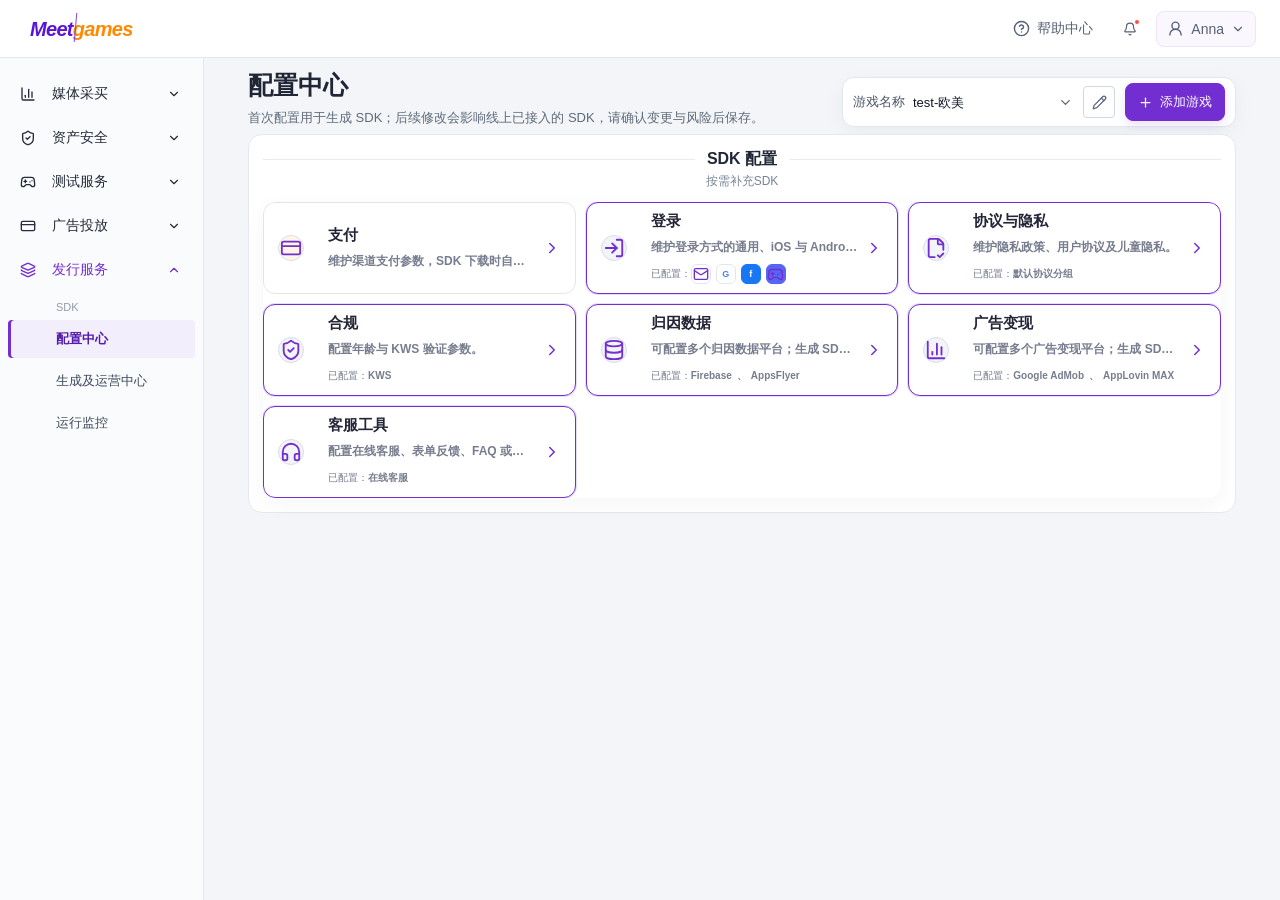
==== commit 2a2bcc38: "archive: import MeetGames SDK Demo V2.4 delivery snapshot" ====
--- a/demo/index.html
+++ b/demo/index.html
@@ -1 +1 @@
-<!DOCTYPE html><html lang="zh-CN"><head><meta charSet="utf-8"/><meta name="viewport" content="width=device-width, initial-scale=1"/><link rel="preload" as="image" href="./assets/brands/android.svg"/><link rel="preload" as="image" href="./assets/brands/google-play.svg"/><link rel="stylesheet" href="./_next/static/chunks/2wk6xcp2gwzjs.css" data-precedence="next"/><link rel="preload" as="script" fetchPriority="low" href="./_next/static/chunks/311qtovt98m4l.js"/><script src="./_next/static/chunks/385zdq9jcs21p.js" async=""></script><script src="./_next/static/chunks/3m_615awxbe63.js" async=""></script><script src="./_next/static/chunks/3_0tt-9qv5d14.js" async=""></script><script src="./_next/static/chunks/turbopack-2hzzla8x71n8z.js" async=""></script><script src="./_next/static/chunks/2c3iyqbsfg6bp.js" async=""></script><script src="./_next/static/chunks/24nn151c8nclt.js" async=""></script><script src="./_next/static/chunks/0o4dtp2wnrilb.js" async=""></script><script src="./_next/static/chunks/1uxbj6ciunkfi.js?v=20260810-runtime-switch-config-31" async=""></script><title>MeetGames SDK 工具 Demo V2.3</title><meta name="description" content="配置中心、SDK生成、运营配置与 SDK 交互 Demo"/><link rel="icon" href="./icon.svg?icon.1e2ux_byo1zp2.svg" sizes="any" type="image/svg+xml"/><script src="./_next/static/chunks/0cz1d0mv5g_q7.js" noModule=""></script><link rel="stylesheet" href="./demo-country-strategy.css?v=20260810-runtime-switch-config-31"/></head><body><div hidden=""><!--$--><!--/$--></div><div class="mgp-app"><header class="mgp-topbar"><div class="mgp-brand" aria-label="MeetGames"><span>Meet</span><b>games</b></div><div class="mgp-top-actions"><button type="button"><svg xmlns="http://www.w3.org/2000/svg" width="17" height="17" viewBox="0 0 24 24" fill="none" stroke="currentColor" stroke-width="2" stroke-linecap="round" stroke-linejoin="round" class="lucide lucide-circle-question-mark" aria-hidden="true"><circle cx="12" cy="12" r="10"></circle><path d="M9.09 9a3 3 0 0 1 5.83 1c0 2-3 3-3 3"></path><path d="M12 17h.01"></path></svg>帮助中心</button><button type="button" class="mgp-icon-button" aria-label="消息通知"><svg xmlns="http://www.w3.org/2000/svg" width="18" height="18" viewBox="0 0 24 24" fill="none" stroke="currentColor" stroke-width="2" stroke-linecap="round" stroke-linejoin="round" class="lucide lucide-bell" aria-hidden="true"><path d="M10.268 21a2 2 0 0 0 3.464 0"></path><path d="M3.262 15.326A1 1 0 0 0 4 17h16a1 1 0 0 0 .74-1.673C19.41 13.956 18 12.499 18 8A6 6 0 0 0 6 8c0 4.499-1.411 5.956-2.738 7.326"></path></svg><i></i></button><button type="button" class="mgp-user"><svg xmlns="http://www.w3.org/2000/svg" width="17" height="17" viewBox="0 0 24 24" fill="none" stroke="currentColor" stroke-width="2" stroke-linecap="round" stroke-linejoin="round" class="lucide lucide-user-round" aria-hidden="true"><circle cx="12" cy="8" r="5"></circle><path d="M20 21a8 8 0 0 0-16 0"></path></svg><span>Anna</span><svg xmlns="http://www.w3.org/2000/svg" width="14" height="14" viewBox="0 0 24 24" fill="none" stroke="currentColor" stroke-width="2" stroke-linecap="round" stroke-linejoin="round" class="lucide lucide-chevron-down" aria-hidden="true"><path d="m6 9 6 6 6-6"></path></svg></button></div></header><aside class="mgp-sidebar"><div class="mgp-service-nav" aria-label="产品服务导航"><button type="button" class=""><svg xmlns="http://www.w3.org/2000/svg" width="16" height="16" viewBox="0 0 24 24" fill="none" stroke="currentColor" stroke-width="2" stroke-linecap="round" stroke-linejoin="round" class="lucide lucide-chart-column" aria-hidden="true"><path d="M3 3v16a2 2 0 0 0 2 2h16"></path><path d="M18 17V9"></path><path d="M13 17V5"></path><path d="M8 17v-3"></path></svg><span>媒体采买</span><svg xmlns="http://www.w3.org/2000/svg" width="14" height="14" viewBox="0 0 24 24" fill="none" stroke="currentColor" stroke-width="2" stroke-linecap="round" stroke-linejoin="round" class="lucide lucide-chevron-down" aria-hidden="true"><path d="m6 9 6 6 6-6"></path></svg></button><button type="button" class=""><svg xmlns="http://www.w3.org/2000/svg" width="16" height="16" viewBox="0 0 24 24" fill="none" stroke="currentColor" stroke-width="2" stroke-linecap="round" stroke-linejoin="round" class="lucide lucide-shield-check" aria-hidden="true"><path d="M20 13c0 5-3.5 7.5-7.66 8.95a1 1 0 0 1-.67-.01C7.5 20.5 4 18 4 13V6a1 1 0 0 1 1-1c2 0 4.5-1.2 6.24-2.72a1.17 1.17 0 0 1 1.52 0C14.51 3.81 17 5 19 5a1 1 0 0 1 1 1z"></path><path d="m9 12 2 2 4-4"></path></svg><span>资产安全</span><svg xmlns="http://www.w3.org/2000/svg" width="14" height="14" viewBox="0 0 24 24" fill="none" stroke="currentColor" stroke-width="2" stroke-linecap="round" stroke-linejoin="round" class="lucide lucide-chevron-down" aria-hidden="true"><path d="m6 9 6 6 6-6"></path></svg></button><button type="button" class=""><svg xmlns="http://www.w3.org/2000/svg" width="16" height="16" viewBox="0 0 24 24" fill="none" stroke="currentColor" stroke-width="2" stroke-linecap="round" stroke-linejoin="round" class="lucide lucide-gamepad2 lucide-gamepad-2" aria-hidden="true"><line x1="6" x2="10" y1="11" y2="11"></line><line x1="8" x2="8" y1="9" y2="13"></line><line x1="15" x2="15.01" y1="12" y2="12"></line><line x1="18" x2="18.01" y1="10" y2="10"></line><path d="M17.32 5H6.68a4 4 0 0 0-3.978 3.59c-.006.052-.01.101-.017.152C2.604 9.416 2 14.456 2 16a3 3 0 0 0 3 3c1 0 1.5-.5 2-1l1.414-1.414A2 2 0 0 1 9.828 16h4.344a2 2 0 0 1 1.414.586L17 18c.5.5 1 1 2 1a3 3 0 0 0 3-3c0-1.545-.604-6.584-.685-7.258-.007-.05-.011-.1-.017-.151A4 4 0 0 0 17.32 5z"></path></svg><span>测试服务</span><svg xmlns="http://www.w3.org/2000/svg" width="14" height="14" viewBox="0 0 24 24" fill="none" stroke="currentColor" stroke-width="2" stroke-linecap="round" stroke-linejoin="round" class="lucide lucide-chevron-down" aria-hidden="true"><path d="m6 9 6 6 6-6"></path></svg></button><button type="button" class=""><svg xmlns="http://www.w3.org/2000/svg" width="16" height="16" viewBox="0 0 24 24" fill="none" stroke="currentColor" stroke-width="2" stroke-linecap="round" stroke-linejoin="round" class="lucide lucide-credit-card" aria-hidden="true"><rect width="20" height="14" x="2" y="5" rx="2"></rect><line x1="2" x2="22" y1="10" y2="10"></line></svg><span>广告投放</span><svg xmlns="http://www.w3.org/2000/svg" width="14" height="14" viewBox="0 0 24 24" fill="none" stroke="currentColor" stroke-width="2" stroke-linecap="round" stroke-linejoin="round" class="lucide lucide-chevron-down" aria-hidden="true"><path d="m6 9 6 6 6-6"></path></svg></button><button type="button" class="expanded"><svg xmlns="http://www.w3.org/2000/svg" width="16" height="16" viewBox="0 0 24 24" fill="none" stroke="currentColor" stroke-width="2" stroke-linecap="round" stroke-linejoin="round" class="lucide lucide-layers" aria-hidden="true"><path d="M12.83 2.18a2 2 0 0 0-1.66 0L2.6 6.08a1 1 0 0 0 0 1.83l8.58 3.91a2 2 0 0 0 1.66 0l8.58-3.9a1 1 0 0 0 0-1.83z"></path><path d="M2 12a1 1 0 0 0 .58.91l8.6 3.91a2 2 0 0 0 1.65 0l8.58-3.9A1 1 0 0 0 22 12"></path><path d="M2 17a1 1 0 0 0 .58.91l8.6 3.91a2 2 0 0 0 1.65 0l8.58-3.9A1 1 0 0 0 22 17"></path></svg><span>发行服务</span><svg xmlns="http://www.w3.org/2000/svg" width="14" height="14" viewBox="0 0 24 24" fill="none" stroke="currentColor" stroke-width="2" stroke-linecap="round" stroke-linejoin="round" class="lucide lucide-chevron-down" aria-hidden="true"><path d="m6 9 6 6 6-6"></path></svg></button></div><div class="mgp-sidebar-group-label">SDK</div><nav aria-label="SDK主导航"><button type="button" class="active" data-nav-id="config">配置中心</button><button type="button" class="" data-nav-id="operations-plan">生成及运营中心</button><button type="button" class="" data-nav-id="ops">运行监控</button></nav></aside><main class="mgp-main"><div class="mgp-page mgp-foundation-page"><div class="mgp-page-heading"><div><h1>配置中心</h1><p>首次配置用于生成 SDK；后续修改会影响线上已接入的 SDK，请确认变更与风险后保存。</p></div><section class="mgp-foundation-toolbar mgp-foundation-toolbar-inline"><div class="mgp-foundation-toolbar-row"><label><span>游戏名称</span><select aria-label="游戏名称"><option>test-欧美</option><option>Kingdom Journey</option><option>Puzzle Harbor</option></select><svg xmlns="http://www.w3.org/2000/svg" width="15" height="15" viewBox="0 0 24 24" fill="none" stroke="currentColor" stroke-width="2" stroke-linecap="round" stroke-linejoin="round" class="lucide lucide-chevron-down" aria-hidden="true"><path d="m6 9 6 6 6-6"></path></svg></label><button type="button" class="mgp-edit-game-button" aria-label="修改当前游戏" title="修改当前游戏"><svg xmlns="http://www.w3.org/2000/svg" width="15" height="15" viewBox="0 0 24 24" fill="none" stroke="currentColor" stroke-width="2" stroke-linecap="round" stroke-linejoin="round" class="lucide lucide-pencil" aria-hidden="true"><path d="M21.174 6.812a1 1 0 0 0-3.986-3.987L3.842 16.174a2 2 0 0 0-.5.83l-1.321 4.352a.5.5 0 0 0 .623.622l4.353-1.32a2 2 0 0 0 .83-.497z"></path><path d="m15 5 4 4"></path></svg></button><button type="button" class="mgp-button primary mgp-add-game-button"><svg xmlns="http://www.w3.org/2000/svg" width="15" height="15" viewBox="0 0 24 24" fill="none" stroke="currentColor" stroke-width="2" stroke-linecap="round" stroke-linejoin="round" class="lucide lucide-plus" aria-hidden="true"><path d="M5 12h14"></path><path d="M12 5v14"></path></svg>添加游戏</button></div></section></div><div class="mgp-config-step-navigation"><div class="mgp-config-card-heading mgp-foundation-panel"><div class="mgp-config-module-heading"><h3 class="mgp-plain-section-title">SDK 配置</h3><p>按需补充SDK</p></div></div><nav class="mgp-config-tabs mgp-foundation-tabs mgp-config-step-list mgp-config-card-grid" aria-label="SDK 配置模块"><button type="button" id="config-tab-release" class="mgp-config-card   " aria-label="支付" aria-controls="config-panel-release" data-config-card="release"><span class="mgp-config-card-icon" aria-hidden="true"><svg xmlns="http://www.w3.org/2000/svg" width="22" height="22" viewBox="0 0 24 24" fill="none" stroke="currentColor" stroke-width="2" stroke-linecap="round" stroke-linejoin="round" class="lucide lucide-credit-card" aria-hidden="true"><rect width="20" height="14" x="2" y="5" rx="2"></rect><line x1="2" x2="22" y1="10" y2="10"></line></svg></span><span class="mgp-config-card-copy"><strong>支付</strong><small>维护渠道支付参数，SDK 下载时自动引用。</small></span><svg xmlns="http://www.w3.org/2000/svg" width="18" height="18" viewBox="0 0 24 24" fill="none" stroke="currentColor" stroke-width="2" stroke-linecap="round" stroke-linejoin="round" class="lucide lucide-chevron-down mgp-config-card-arrow" aria-hidden="true"><path d="m6 9 6 6 6-6"></path></svg></button><button type="button" id="config-tab-login" class="mgp-config-card  configured " aria-label="登录" aria-controls="config-panel-login" data-config-card="login"><span class="mgp-config-card-icon" aria-hidden="true"><svg xmlns="http://www.w3.org/2000/svg" width="22" height="22" viewBox="0 0 24 24" fill="none" stroke="currentColor" stroke-width="2" stroke-linecap="round" stroke-linejoin="round" class="lucide lucide-log-in" aria-hidden="true"><path d="m10 17 5-5-5-5"></path><path d="M15 12H3"></path><path d="M15 3h4a2 2 0 0 1 2 2v14a2 2 0 0 1-2 2h-4"></path></svg></span><span class="mgp-config-card-copy"><strong>登录</strong><small>维护登录方式的通用、iOS 与 Android 参数。</small><span class="mgp-config-card-summary"><em>已配置：</em><span class="mgp-config-card-summary-items"><span class="mgp-config-card-summary-item login" title="Email"><span class="mgp-login-brand email" aria-hidden="true"><svg xmlns="http://www.w3.org/2000/svg" width="16" height="16" viewBox="0 0 24 24" fill="none" stroke="currentColor" stroke-width="2" stroke-linecap="round" stroke-linejoin="round" class="lucide lucide-mail" aria-hidden="true"><path d="m22 7-8.991 5.727a2 2 0 0 1-2.009 0L2 7"></path><rect x="2" y="4" width="20" height="16" rx="2"></rect></svg></span></span><span class="mgp-config-card-summary-item login" title="Google"><span class="mgp-login-brand google" aria-hidden="true"><span>G</span></span></span><span class="mgp-config-card-summary-item login" title="Facebook"><span class="mgp-login-brand facebook" aria-hidden="true"><span>f</span></span></span><span class="mgp-config-card-summary-item login" title="Discord"><span class="mgp-login-brand discord" aria-hidden="true"><svg xmlns="http://www.w3.org/2000/svg" width="17" height="17" viewBox="0 0 24 24" fill="none" stroke="currentColor" stroke-width="2" stroke-linecap="round" stroke-linejoin="round" class="lucide lucide-gamepad2 lucide-gamepad-2" aria-hidden="true"><line x1="6" x2="10" y1="11" y2="11"></line><line x1="8" x2="8" y1="9" y2="13"></line><line x1="15" x2="15.01" y1="12" y2="12"></line><line x1="18" x2="18.01" y1="10" y2="10"></line><path d="M17.32 5H6.68a4 4 0 0 0-3.978 3.59c-.006.052-.01.101-.017.152C2.604 9.416 2 14.456 2 16a3 3 0 0 0 3 3c1 0 1.5-.5 2-1l1.414-1.414A2 2 0 0 1 9.828 16h4.344a2 2 0 0 1 1.414.586L17 18c.5.5 1 1 2 1a3 3 0 0 0 3-3c0-1.545-.604-6.584-.685-7.258-.007-.05-.011-.1-.017-.151A4 4 0 0 0 17.32 5z"></path></svg></span></span></span></span></span><svg xmlns="http://www.w3.org/2000/svg" width="18" height="18" viewBox="0 0 24 24" fill="none" stroke="currentColor" stroke-width="2" stroke-linecap="round" stroke-linejoin="round" class="lucide lucide-chevron-down mgp-config-card-arrow" aria-hidden="true"><path d="m6 9 6 6 6-6"></path></svg></button><button type="button" id="config-tab-agreement" class="mgp-config-card  configured " aria-label="协议与隐私" aria-controls="config-panel-agreement" data-config-card="agreement"><span class="mgp-config-card-icon" aria-hidden="true"><svg xmlns="http://www.w3.org/2000/svg" width="22" height="22" viewBox="0 0 24 24" fill="none" stroke="currentColor" stroke-width="2" stroke-linecap="round" stroke-linejoin="round" class="lucide lucide-file-check-corner" aria-hidden="true"><path d="M10.5 22H6a2 2 0 0 1-2-2V4a2 2 0 0 1 2-2h8a2.4 2.4 0 0 1 1.706.706l3.588 3.588A2.4 2.4 0 0 1 20 8v6"></path><path d="M14 2v5a1 1 0 0 0 1 1h5"></path><path d="m14 20 2 2 4-4"></path></svg></span><span class="mgp-config-card-copy"><strong>协议与隐私</strong><small>维护隐私政策、用户协议及儿童隐私。</small><span class="mgp-config-card-summary"><em>已配置：</em><span class="mgp-config-card-summary-items"><span class="mgp-config-card-summary-item text" title="默认协议分组">默认协议分组</span></span></span></span><svg xmlns="http://www.w3.org/2000/svg" width="18" height="18" viewBox="0 0 24 24" fill="none" stroke="currentColor" stroke-width="2" stroke-linecap="round" stroke-linejoin="round" class="lucide lucide-chevron-down mgp-config-card-arrow" aria-hidden="true"><path d="m6 9 6 6 6-6"></path></svg></button><button type="button" id="config-tab-compliance" class="mgp-config-card  configured " aria-label="合规" aria-controls="config-panel-compliance" data-config-card="compliance"><span class="mgp-config-card-icon" aria-hidden="true"><svg xmlns="http://www.w3.org/2000/svg" width="22" height="22" viewBox="0 0 24 24" fill="none" stroke="currentColor" stroke-width="2" stroke-linecap="round" stroke-linejoin="round" class="lucide lucide-shield-check" aria-hidden="true"><path d="M20 13c0 5-3.5 7.5-7.66 8.95a1 1 0 0 1-.67-.01C7.5 20.5 4 18 4 13V6a1 1 0 0 1 1-1c2 0 4.5-1.2 6.24-2.72a1.17 1.17 0 0 1 1.52 0C14.51 3.81 17 5 19 5a1 1 0 0 1 1 1z"></path><path d="m9 12 2 2 4-4"></path></svg></span><span class="mgp-config-card-copy"><strong>合规</strong><small>配置年龄与 KWS 验证参数。</small><span class="mgp-config-card-summary"><em>已配置：</em><span class="mgp-config-card-summary-items"><span class="mgp-config-card-summary-item text" title="KWS">KWS</span></span></span></span><svg xmlns="http://www.w3.org/2000/svg" width="18" height="18" viewBox="0 0 24 24" fill="none" stroke="currentColor" stroke-width="2" stroke-linecap="round" stroke-linejoin="round" class="lucide lucide-chevron-down mgp-config-card-arrow" aria-hidden="true"><path d="m6 9 6 6 6-6"></path></svg></button><button type="button" id="config-tab-data" class="mgp-config-card  configured " aria-label="三方数据" aria-controls="config-panel-data" data-config-card="data"><span class="mgp-config-card-icon" aria-hidden="true"><svg xmlns="http://www.w3.org/2000/svg" width="22" height="22" viewBox="0 0 24 24" fill="none" stroke="currentColor" stroke-width="2" stroke-linecap="round" stroke-linejoin="round" class="lucide lucide-database" aria-hidden="true"><ellipse cx="12" cy="5" rx="9" ry="3"></ellipse><path d="M3 5V19A9 3 0 0 0 21 19V5"></path><path d="M3 12A9 3 0 0 0 21 12"></path></svg></span><span class="mgp-config-card-copy"><strong>三方数据</strong><small>配置 Firebase、AppsFlyer 或 Adjust。</small><span class="mgp-config-card-summary"><em>已配置：</em><span class="mgp-config-card-summary-items"><span class="mgp-config-card-summary-item text" title="Firebase">Firebase</span><span class="mgp-config-card-summary-item text" title="AppsFlyer">AppsFlyer</span></span></span></span><svg xmlns="http://www.w3.org/2000/svg" width="18" height="18" viewBox="0 0 24 24" fill="none" stroke="currentColor" stroke-width="2" stroke-linecap="round" stroke-linejoin="round" class="lucide lucide-chevron-down mgp-config-card-arrow" aria-hidden="true"><path d="m6 9 6 6 6-6"></path></svg></button><button type="button" id="config-tab-advertising" class="mgp-config-card  configured " aria-label="广告变现" aria-controls="config-panel-advertising" data-config-card="advertising"><span class="mgp-config-card-icon" aria-hidden="true"><svg xmlns="http://www.w3.org/2000/svg" width="22" height="22" viewBox="0 0 24 24" fill="none" stroke="currentColor" stroke-width="2" stroke-linecap="round" stroke-linejoin="round" class="lucide lucide-chart-column" aria-hidden="true"><path d="M3 3v16a2 2 0 0 0 2 2h16"></path><path d="M18 17V9"></path><path d="M13 17V5"></path><path d="M8 17v-3"></path></svg></span><span class="mgp-config-card-copy"><strong>广告变现</strong><small>选择并配置广告变现平台。</small><span class="mgp-config-card-summary"><em>已配置：</em><span class="mgp-config-card-summary-items"><span class="mgp-config-card-summary-item text" title="AppLovin MAX">AppLovin MAX</span></span></span></span><svg xmlns="http://www.w3.org/2000/svg" width="18" height="18" viewBox="0 0 24 24" fill="none" stroke="currentColor" stroke-width="2" stroke-linecap="round" stroke-linejoin="round" class="lucide lucide-chevron-down mgp-config-card-arrow" aria-hidden="true"><path d="m6 9 6 6 6-6"></path></svg></button><button type="button" id="config-tab-support" class="mgp-config-card  configured " aria-label="客服工具" aria-controls="config-panel-support" data-config-card="support"><span class="mgp-config-card-icon" aria-hidden="true"><svg xmlns="http://www.w3.org/2000/svg" width="22" height="22" viewBox="0 0 24 24" fill="none" stroke="currentColor" stroke-width="2" stroke-linecap="round" stroke-linejoin="round" class="lucide lucide-headphones" aria-hidden="true"><path d="M3 14h3a2 2 0 0 1 2 2v3a2 2 0 0 1-2 2H5a2 2 0 0 1-2-2v-7a9 9 0 0 1 18 0v7a2 2 0 0 1-2 2h-1a2 2 0 0 1-2-2v-3a2 2 0 0 1 2-2h3"></path></svg></span><span class="mgp-config-card-copy"><strong>客服工具</strong><small>配置在线客服、表单反馈、FAQ 或智能客服。</small><span class="mgp-config-card-summary"><em>已配置：</em><span class="mgp-config-card-summary-items"><span class="mgp-config-card-summary-item text" title="在线客服">在线客服</span></span></span></span><svg xmlns="http://www.w3.org/2000/svg" width="18" height="18" viewBox="0 0 24 24" fill="none" stroke="currentColor" stroke-width="2" stroke-linecap="round" stroke-linejoin="round" class="lucide lucide-chevron-down mgp-config-card-arrow" aria-hidden="true"><path d="m6 9 6 6 6-6"></path></svg></button></nav></div></div></main></div><!--$--><!--/$--><script src="./_next/static/chunks/311qtovt98m4l.js" id="_R_" async=""></script><script>(self.__next_f=self.__next_f||[]).push([0])</script><script>self.__next_f.push([1,"1:\"$Sreact.fragment\"\n2:I[86197,[\"./_next/static/chunks/2c3iyqbsfg6bp.js\",\"./_next/static/chunks/24nn151c8nclt.js\"],\"default\"]\n3:I[91240,[\"./_next/static/chunks/2c3iyqbsfg6bp.js\",\"./_next/static/chunks/24nn151c8nclt.js\"],\"default\"]\n4:I[22035,[\"./_next/static/chunks/2c3iyqbsfg6bp.js\",\"./_next/static/chunks/24nn151c8nclt.js\",\"./_next/static/chunks/0o4dtp2wnrilb.js\",\"./_next/static/chunks/1uxbj6ciunkfi.js?v=20260810-runtime-switch-config-31\"],\"default\"]\n5:I[9678,[\"./_next/static/chunks/2c3iyqbsfg6bp.js\",\"./_next/static/chunks/24nn151c8nclt.js\"],\"OutletBoundary\"]\n6:\"$Sreact.suspense\"\n8:I[9678,[\"./_next/static/chunks/2c3iyqbsfg6bp.js\",\"./_next/static/chunks/24nn151c8nclt.js\"],\"ViewportBoundary\"]\na:I[9678,[\"./_next/static/chunks/2c3iyqbsfg6bp.js\",\"./_next/static/chunks/24nn151c8nclt.js\"],\"MetadataBoundary\"]\nc:I[34178,[\"./_next/static/chunks/2c3iyqbsfg6bp.js\",\"./_next/static/chunks/24nn151c8nclt.js\"],\"default\",1]\n:HL[\"./_next/static/chunks/2wk6xcp2gwzjs.css\",\"style\"]\n"])</script><script>self.__next_f.push([1,"0:{\"P\":null,\"c\":[\"\",\"\"],\"q\":\"\",\"i\":false,\"f\":[[[\"\",{\"children\":[\"__PAGE__\",{}]},\"$undefined\",\"$undefined\",16],[[\"$\",\"$1\",\"c\",{\"children\":[[[\"$\",\"link\",\"0\",{\"rel\":\"stylesheet\",\"href\":\"./_next/static/chunks/2wk6xcp2gwzjs.css\",\"precedence\":\"next\",\"crossOrigin\":\"$undefined\",\"nonce\":\"$undefined\"}],[\"$\",\"script\",\"script-0\",{\"src\":\"./_next/static/chunks/2c3iyqbsfg6bp.js\",\"async\":true,\"nonce\":\"$undefined\"}],[\"$\",\"script\",\"script-1\",{\"src\":\"./_next/static/chunks/24nn151c8nclt.js\",\"async\":true,\"nonce\":\"$undefined\"}]],[\"$\",\"html\",null,{\"lang\":\"zh-CN\",\"children\":[\"$\",\"body\",null,{\"children\":[\"$\",\"$L2\",null,{\"parallelRouterKey\":\"children\",\"error\":\"$undefined\",\"errorStyles\":\"$undefined\",\"errorScripts\":\"$undefined\",\"template\":[\"$\",\"$L3\",null,{}],\"templateStyles\":\"$undefined\",\"templateScripts\":\"$undefined\",\"notFound\":[[[\"$\",\"title\",null,{\"children\":\"404: This page could not be found.\"}],[\"$\",\"div\",null,{\"style\":{\"fontFamily\":\"system-ui,\\\"Segoe UI\\\",Roboto,Helvetica,Arial,sans-serif,\\\"Apple Color Emoji\\\",\\\"Segoe UI Emoji\\\"\",\"height\":\"100vh\",\"textAlign\":\"center\",\"display\":\"flex\",\"flexDirection\":\"column\",\"alignItems\":\"center\",\"justifyContent\":\"center\"},\"children\":[\"$\",\"div\",null,{\"children\":[[\"$\",\"style\",null,{\"dangerouslySetInnerHTML\":{\"__html\":\"body{color:#000;background:#fff;margin:0}.next-error-h1{border-right:1px solid rgba(0,0,0,.3)}@media (prefers-color-scheme:dark){body{color:#fff;background:#000}.next-error-h1{border-right:1px solid rgba(255,255,255,.3)}}\"}}],[\"$\",\"h1\",null,{\"className\":\"next-error-h1\",\"style\":{\"display\":\"inline-block\",\"margin\":\"0 20px 0 0\",\"padding\":\"0 23px 0 0\",\"fontSize\":24,\"fontWeight\":500,\"verticalAlign\":\"top\",\"lineHeight\":\"49px\"},\"children\":404}],[\"$\",\"div\",null,{\"style\":{\"display\":\"inline-block\"},\"children\":[\"$\",\"h2\",null,{\"style\":{\"fontSize\":14,\"fontWeight\":400,\"lineHeight\":\"49px\",\"margin\":0},\"children\":\"This page could not be found.\"}]}]]}]}]],[]],\"forbidden\":\"$undefined\",\"unauthorized\":\"$undefined\"}]}]}]]}],{\"children\":[[\"$\",\"$1\",\"c\",{\"children\":[[\"$\",\"$L4\",null,{}],[[\"$\",\"script\",\"script-0\",{\"src\":\"./_next/static/chunks/0o4dtp2wnrilb.js\",\"async\":true,\"nonce\":\"$undefined\"}],[\"$\",\"script\",\"script-1\",{\"src\":\"./_next/static/chunks/1uxbj6ciunkfi.js?v=20260810-runtime-switch-config-31\",\"async\":true,\"nonce\":\"$undefined\"}]],[\"$\",\"$L5\",null,{\"children\":[\"$\",\"$6\",null,{\"name\":\"Next.MetadataOutlet\",\"children\":\"$@7\"}]}]]}],{},null,false,null]},null,false,null],[\"$\",\"$1\",\"h\",{\"children\":[null,[\"$\",\"$L8\",null,{\"children\":\"$L9\"}],[\"$\",\"div\",null,{\"hidden\":true,\"children\":[\"$\",\"$La\",null,{\"children\":[\"$\",\"$6\",null,{\"name\":\"Next.Metadata\",\"children\":\"$Lb\"}]}]}],null]}],false]],\"m\":\"$undefined\",\"G\":[\"$c\",[[\"$\",\"link\",\"0\",{\"rel\":\"stylesheet\",\"href\":\"./_next/static/chunks/2wk6xcp2gwzjs.css\",\"precedence\":\"next\",\"crossOrigin\":\"$undefined\",\"nonce\":\"$undefined\"}]]],\"S\":true,\"h\":null,\"s\":\"$undefined\",\"l\":\"$undefined\",\"p\":\"$undefined\",\"d\":\"$undefined\",\"b\":\"GeeUS-V2cklZd-PxiyJpv\"}\n"])</script><script>self.__next_f.push([1,"9:[[\"$\",\"meta\",\"0\",{\"charSet\":\"utf-8\"}],[\"$\",\"meta\",\"1\",{\"name\":\"viewport\",\"content\":\"width=device-width, initial-scale=1\"}]]\n"])</script><script>self.__next_f.push([1,"d:I[85709,[\"./_next/static/chunks/2c3iyqbsfg6bp.js\",\"./_next/static/chunks/24nn151c8nclt.js\"],\"IconMark\"]\n7:null\nb:[[\"$\",\"title\",\"0\",{\"children\":\"MeetGames SDK 工具 Demo V2.3\"}],[\"$\",\"meta\",\"1\",{\"name\":\"description\",\"content\":\"配置中心、SDK生成、运营配置与 SDK 交互 Demo\"}],[\"$\",\"link\",\"2\",{\"rel\":\"icon\",\"href\":\"./icon.svg?icon.1e2ux_byo1zp2.svg\",\"sizes\":\"any\",\"type\":\"image/svg+xml\"}],[\"$\",\"$Ld\",\"3\",{}]]\n"])</script><script src="./demo-country-strategy.js?v=20260810-runtime-switch-config-31" defer></script></body></html>
+<!DOCTYPE html><html lang="zh-CN"><head><meta charSet="utf-8"/><meta name="viewport" content="width=device-width, initial-scale=1"/><link rel="preload" as="image" href="./assets/brands/android.svg"/><link rel="preload" as="image" href="./assets/brands/google-play.svg"/><link rel="stylesheet" href="./_next/static/chunks/2wk6xcp2gwzjs.css" data-precedence="next"/><link rel="preload" as="script" fetchPriority="low" href="./_next/static/chunks/311qtovt98m4l.js"/><script src="./_next/static/chunks/385zdq9jcs21p.js" async=""></script><script src="./_next/static/chunks/3m_615awxbe63.js" async=""></script><script src="./_next/static/chunks/3_0tt-9qv5d14.js" async=""></script><script src="./_next/static/chunks/turbopack-2hzzla8x71n8z.js" async=""></script><script src="./_next/static/chunks/2c3iyqbsfg6bp.js" async=""></script><script src="./_next/static/chunks/24nn151c8nclt.js" async=""></script><script src="./_next/static/chunks/0o4dtp2wnrilb.js" async=""></script><script src="./_next/static/chunks/1uxbj6ciunkfi.js?v=20260811-config-generation-46" async=""></script><title>MeetGames SDK 工具 Demo V2.4</title><meta name="description" content="配置中心、SDK生成、运营配置与 SDK 交互 Demo"/><link rel="icon" href="./icon.svg?icon.1e2ux_byo1zp2.svg" sizes="any" type="image/svg+xml"/><script src="./_next/static/chunks/0cz1d0mv5g_q7.js" noModule=""></script><link rel="stylesheet" href="./demo-country-strategy.css?v=20260811-config-generation-46"/></head><body><div hidden=""><!--$--><!--/$--></div><div class="mgp-app"><header class="mgp-topbar"><div class="mgp-brand" aria-label="MeetGames"><span>Meet</span><b>games</b></div><div class="mgp-top-actions"><button type="button"><svg xmlns="http://www.w3.org/2000/svg" width="17" height="17" viewBox="0 0 24 24" fill="none" stroke="currentColor" stroke-width="2" stroke-linecap="round" stroke-linejoin="round" class="lucide lucide-circle-question-mark" aria-hidden="true"><circle cx="12" cy="12" r="10"></circle><path d="M9.09 9a3 3 0 0 1 5.83 1c0 2-3 3-3 3"></path><path d="M12 17h.01"></path></svg>帮助中心</button><button type="button" class="mgp-icon-button" aria-label="消息通知"><svg xmlns="http://www.w3.org/2000/svg" width="18" height="18" viewBox="0 0 24 24" fill="none" stroke="currentColor" stroke-width="2" stroke-linecap="round" stroke-linejoin="round" class="lucide lucide-bell" aria-hidden="true"><path d="M10.268 21a2 2 0 0 0 3.464 0"></path><path d="M3.262 15.326A1 1 0 0 0 4 17h16a1 1 0 0 0 .74-1.673C19.41 13.956 18 12.499 18 8A6 6 0 0 0 6 8c0 4.499-1.411 5.956-2.738 7.326"></path></svg><i></i></button><button type="button" class="mgp-user"><svg xmlns="http://www.w3.org/2000/svg" width="17" height="17" viewBox="0 0 24 24" fill="none" stroke="currentColor" stroke-width="2" stroke-linecap="round" stroke-linejoin="round" class="lucide lucide-user-round" aria-hidden="true"><circle cx="12" cy="8" r="5"></circle><path d="M20 21a8 8 0 0 0-16 0"></path></svg><span>Anna</span><svg xmlns="http://www.w3.org/2000/svg" width="14" height="14" viewBox="0 0 24 24" fill="none" stroke="currentColor" stroke-width="2" stroke-linecap="round" stroke-linejoin="round" class="lucide lucide-chevron-down" aria-hidden="true"><path d="m6 9 6 6 6-6"></path></svg></button></div></header><aside class="mgp-sidebar"><div class="mgp-service-nav" aria-label="产品服务导航"><button type="button" class=""><svg xmlns="http://www.w3.org/2000/svg" width="16" height="16" viewBox="0 0 24 24" fill="none" stroke="currentColor" stroke-width="2" stroke-linecap="round" stroke-linejoin="round" class="lucide lucide-chart-column" aria-hidden="true"><path d="M3 3v16a2 2 0 0 0 2 2h16"></path><path d="M18 17V9"></path><path d="M13 17V5"></path><path d="M8 17v-3"></path></svg><span>媒体采买</span><svg xmlns="http://www.w3.org/2000/svg" width="14" height="14" viewBox="0 0 24 24" fill="none" stroke="currentColor" stroke-width="2" stroke-linecap="round" stroke-linejoin="round" class="lucide lucide-chevron-down" aria-hidden="true"><path d="m6 9 6 6 6-6"></path></svg></button><button type="button" class=""><svg xmlns="http://www.w3.org/2000/svg" width="16" height="16" viewBox="0 0 24 24" fill="none" stroke="currentColor" stroke-width="2" stroke-linecap="round" stroke-linejoin="round" class="lucide lucide-shield-check" aria-hidden="true"><path d="M20 13c0 5-3.5 7.5-7.66 8.95a1 1 0 0 1-.67-.01C7.5 20.5 4 18 4 13V6a1 1 0 0 1 1-1c2 0 4.5-1.2 6.24-2.72a1.17 1.17 0 0 1 1.52 0C14.51 3.81 17 5 19 5a1 1 0 0 1 1 1z"></path><path d="m9 12 2 2 4-4"></path></svg><span>资产安全</span><svg xmlns="http://www.w3.org/2000/svg" width="14" height="14" viewBox="0 0 24 24" fill="none" stroke="currentColor" stroke-width="2" stroke-linecap="round" stroke-linejoin="round" class="lucide lucide-chevron-down" aria-hidden="true"><path d="m6 9 6 6 6-6"></path></svg></button><button type="button" class=""><svg xmlns="http://www.w3.org/2000/svg" width="16" height="16" viewBox="0 0 24 24" fill="none" stroke="currentColor" stroke-width="2" stroke-linecap="round" stroke-linejoin="round" class="lucide lucide-gamepad2 lucide-gamepad-2" aria-hidden="true"><line x1="6" x2="10" y1="11" y2="11"></line><line x1="8" x2="8" y1="9" y2="13"></line><line x1="15" x2="15.01" y1="12" y2="12"></line><line x1="18" x2="18.01" y1="10" y2="10"></line><path d="M17.32 5H6.68a4 4 0 0 0-3.978 3.59c-.006.052-.01.101-.017.152C2.604 9.416 2 14.456 2 16a3 3 0 0 0 3 3c1 0 1.5-.5 2-1l1.414-1.414A2 2 0 0 1 9.828 16h4.344a2 2 0 0 1 1.414.586L17 18c.5.5 1 1 2 1a3 3 0 0 0 3-3c0-1.545-.604-6.584-.685-7.258-.007-.05-.011-.1-.017-.151A4 4 0 0 0 17.32 5z"></path></svg><span>测试服务</span><svg xmlns="http://www.w3.org/2000/svg" width="14" height="14" viewBox="0 0 24 24" fill="none" stroke="currentColor" stroke-width="2" stroke-linecap="round" stroke-linejoin="round" class="lucide lucide-chevron-down" aria-hidden="true"><path d="m6 9 6 6 6-6"></path></svg></button><button type="button" class=""><svg xmlns="http://www.w3.org/2000/svg" width="16" height="16" viewBox="0 0 24 24" fill="none" stroke="currentColor" stroke-width="2" stroke-linecap="round" stroke-linejoin="round" class="lucide lucide-credit-card" aria-hidden="true"><rect width="20" height="14" x="2" y="5" rx="2"></rect><line x1="2" x2="22" y1="10" y2="10"></line></svg><span>广告投放</span><svg xmlns="http://www.w3.org/2000/svg" width="14" height="14" viewBox="0 0 24 24" fill="none" stroke="currentColor" stroke-width="2" stroke-linecap="round" stroke-linejoin="round" class="lucide lucide-chevron-down" aria-hidden="true"><path d="m6 9 6 6 6-6"></path></svg></button><button type="button" class="expanded"><svg xmlns="http://www.w3.org/2000/svg" width="16" height="16" viewBox="0 0 24 24" fill="none" stroke="currentColor" stroke-width="2" stroke-linecap="round" stroke-linejoin="round" class="lucide lucide-layers" aria-hidden="true"><path d="M12.83 2.18a2 2 0 0 0-1.66 0L2.6 6.08a1 1 0 0 0 0 1.83l8.58 3.91a2 2 0 0 0 1.66 0l8.58-3.9a1 1 0 0 0 0-1.83z"></path><path d="M2 12a1 1 0 0 0 .58.91l8.6 3.91a2 2 0 0 0 1.65 0l8.58-3.9A1 1 0 0 0 22 12"></path><path d="M2 17a1 1 0 0 0 .58.91l8.6 3.91a2 2 0 0 0 1.65 0l8.58-3.9A1 1 0 0 0 22 17"></path></svg><span>发行服务</span><svg xmlns="http://www.w3.org/2000/svg" width="14" height="14" viewBox="0 0 24 24" fill="none" stroke="currentColor" stroke-width="2" stroke-linecap="round" stroke-linejoin="round" class="lucide lucide-chevron-down" aria-hidden="true"><path d="m6 9 6 6 6-6"></path></svg></button></div><div class="mgp-sidebar-group-label">SDK</div><nav aria-label="SDK主导航"><button type="button" class="active" data-nav-id="config">配置中心</button><button type="button" class="" data-nav-id="operations-plan">生成及运营中心</button><button type="button" class="" data-nav-id="ops">运行监控</button></nav></aside><main class="mgp-main"><div class="mgp-page mgp-foundation-page"><div class="mgp-page-heading"><div><h1>配置中心</h1><p>首次配置用于生成 SDK；后续修改会影响线上已接入的 SDK，请确认变更与风险后保存。</p></div><section class="mgp-foundation-toolbar mgp-foundation-toolbar-inline"><div class="mgp-foundation-toolbar-row"><label><span>游戏名称</span><select aria-label="游戏名称"><option>test-欧美</option><option>Kingdom Journey</option><option>Puzzle Harbor</option></select><svg xmlns="http://www.w3.org/2000/svg" width="15" height="15" viewBox="0 0 24 24" fill="none" stroke="currentColor" stroke-width="2" stroke-linecap="round" stroke-linejoin="round" class="lucide lucide-chevron-down" aria-hidden="true"><path d="m6 9 6 6 6-6"></path></svg></label><button type="button" class="mgp-edit-game-button" aria-label="修改当前游戏" title="修改当前游戏"><svg xmlns="http://www.w3.org/2000/svg" width="15" height="15" viewBox="0 0 24 24" fill="none" stroke="currentColor" stroke-width="2" stroke-linecap="round" stroke-linejoin="round" class="lucide lucide-pencil" aria-hidden="true"><path d="M21.174 6.812a1 1 0 0 0-3.986-3.987L3.842 16.174a2 2 0 0 0-.5.83l-1.321 4.352a.5.5 0 0 0 .623.622l4.353-1.32a2 2 0 0 0 .83-.497z"></path><path d="m15 5 4 4"></path></svg></button><button type="button" class="mgp-button primary mgp-add-game-button"><svg xmlns="http://www.w3.org/2000/svg" width="15" height="15" viewBox="0 0 24 24" fill="none" stroke="currentColor" stroke-width="2" stroke-linecap="round" stroke-linejoin="round" class="lucide lucide-plus" aria-hidden="true"><path d="M5 12h14"></path><path d="M12 5v14"></path></svg>添加游戏</button></div></section></div><div class="mgp-config-step-navigation"><div class="mgp-config-card-heading mgp-foundation-panel"><div class="mgp-config-module-heading"><h3 class="mgp-plain-section-title">SDK 配置</h3><p>按需补充SDK</p></div></div><nav class="mgp-config-tabs mgp-foundation-tabs mgp-config-step-list mgp-config-card-grid" aria-label="SDK 配置模块"><button type="button" id="config-tab-release" class="mgp-config-card   " aria-label="支付" aria-controls="config-panel-release" data-config-card="release"><span class="mgp-config-card-icon" aria-hidden="true"><svg xmlns="http://www.w3.org/2000/svg" width="22" height="22" viewBox="0 0 24 24" fill="none" stroke="currentColor" stroke-width="2" stroke-linecap="round" stroke-linejoin="round" class="lucide lucide-credit-card" aria-hidden="true"><rect width="20" height="14" x="2" y="5" rx="2"></rect><line x1="2" x2="22" y1="10" y2="10"></line></svg></span><span class="mgp-config-card-copy"><strong>支付</strong><small>维护渠道支付参数，SDK 下载时自动引用。</small></span><svg xmlns="http://www.w3.org/2000/svg" width="18" height="18" viewBox="0 0 24 24" fill="none" stroke="currentColor" stroke-width="2" stroke-linecap="round" stroke-linejoin="round" class="lucide lucide-chevron-down mgp-config-card-arrow" aria-hidden="true"><path d="m6 9 6 6 6-6"></path></svg></button><button type="button" id="config-tab-login" class="mgp-config-card  configured " aria-label="登录" aria-controls="config-panel-login" data-config-card="login"><span class="mgp-config-card-icon" aria-hidden="true"><svg xmlns="http://www.w3.org/2000/svg" width="22" height="22" viewBox="0 0 24 24" fill="none" stroke="currentColor" stroke-width="2" stroke-linecap="round" stroke-linejoin="round" class="lucide lucide-log-in" aria-hidden="true"><path d="m10 17 5-5-5-5"></path><path d="M15 12H3"></path><path d="M15 3h4a2 2 0 0 1 2 2v14a2 2 0 0 1-2 2h-4"></path></svg></span><span class="mgp-config-card-copy"><strong>登录</strong><small>维护登录方式的通用、iOS 与 Android 参数。</small><span class="mgp-config-card-summary"><em>已配置：</em><span class="mgp-config-card-summary-items"><span class="mgp-config-card-summary-item login" title="Email"><span class="mgp-login-brand email" aria-hidden="true"><svg xmlns="http://www.w3.org/2000/svg" width="16" height="16" viewBox="0 0 24 24" fill="none" stroke="currentColor" stroke-width="2" stroke-linecap="round" stroke-linejoin="round" class="lucide lucide-mail" aria-hidden="true"><path d="m22 7-8.991 5.727a2 2 0 0 1-2.009 0L2 7"></path><rect x="2" y="4" width="20" height="16" rx="2"></rect></svg></span></span><span class="mgp-config-card-summary-item login" title="Google"><span class="mgp-login-brand google" aria-hidden="true"><span>G</span></span></span><span class="mgp-config-card-summary-item login" title="Facebook"><span class="mgp-login-brand facebook" aria-hidden="true"><span>f</span></span></span><span class="mgp-config-card-summary-item login" title="Discord"><span class="mgp-login-brand discord" aria-hidden="true"><svg xmlns="http://www.w3.org/2000/svg" width="17" height="17" viewBox="0 0 24 24" fill="none" stroke="currentColor" stroke-width="2" stroke-linecap="round" stroke-linejoin="round" class="lucide lucide-gamepad2 lucide-gamepad-2" aria-hidden="true"><line x1="6" x2="10" y1="11" y2="11"></line><line x1="8" x2="8" y1="9" y2="13"></line><line x1="15" x2="15.01" y1="12" y2="12"></line><line x1="18" x2="18.01" y1="10" y2="10"></line><path d="M17.32 5H6.68a4 4 0 0 0-3.978 3.59c-.006.052-.01.101-.017.152C2.604 9.416 2 14.456 2 16a3 3 0 0 0 3 3c1 0 1.5-.5 2-1l1.414-1.414A2 2 0 0 1 9.828 16h4.344a2 2 0 0 1 1.414.586L17 18c.5.5 1 1 2 1a3 3 0 0 0 3-3c0-1.545-.604-6.584-.685-7.258-.007-.05-.011-.1-.017-.151A4 4 0 0 0 17.32 5z"></path></svg></span></span></span></span></span><svg xmlns="http://www.w3.org/2000/svg" width="18" height="18" viewBox="0 0 24 24" fill="none" stroke="currentColor" stroke-width="2" stroke-linecap="round" stroke-linejoin="round" class="lucide lucide-chevron-down mgp-config-card-arrow" aria-hidden="true"><path d="m6 9 6 6 6-6"></path></svg></button><button type="button" id="config-tab-agreement" class="mgp-config-card  configured " aria-label="协议与隐私" aria-controls="config-panel-agreement" data-config-card="agreement"><span class="mgp-config-card-icon" aria-hidden="true"><svg xmlns="http://www.w3.org/2000/svg" width="22" height="22" viewBox="0 0 24 24" fill="none" stroke="currentColor" stroke-width="2" stroke-linecap="round" stroke-linejoin="round" class="lucide lucide-file-check-corner" aria-hidden="true"><path d="M10.5 22H6a2 2 0 0 1-2-2V4a2 2 0 0 1 2-2h8a2.4 2.4 0 0 1 1.706.706l3.588 3.588A2.4 2.4 0 0 1 20 8v6"></path><path d="M14 2v5a1 1 0 0 0 1 1h5"></path><path d="m14 20 2 2 4-4"></path></svg></span><span class="mgp-config-card-copy"><strong>协议与隐私</strong><small>维护隐私政策、用户协议及儿童隐私。</small><span class="mgp-config-card-summary"><em>已配置：</em><span class="mgp-config-card-summary-items"><span class="mgp-config-card-summary-item text" title="默认协议分组">默认协议分组</span></span></span></span><svg xmlns="http://www.w3.org/2000/svg" width="18" height="18" viewBox="0 0 24 24" fill="none" stroke="currentColor" stroke-width="2" stroke-linecap="round" stroke-linejoin="round" class="lucide lucide-chevron-down mgp-config-card-arrow" aria-hidden="true"><path d="m6 9 6 6 6-6"></path></svg></button><button type="button" id="config-tab-compliance" class="mgp-config-card  configured " aria-label="合规" aria-controls="config-panel-compliance" data-config-card="compliance"><span class="mgp-config-card-icon" aria-hidden="true"><svg xmlns="http://www.w3.org/2000/svg" width="22" height="22" viewBox="0 0 24 24" fill="none" stroke="currentColor" stroke-width="2" stroke-linecap="round" stroke-linejoin="round" class="lucide lucide-shield-check" aria-hidden="true"><path d="M20 13c0 5-3.5 7.5-7.66 8.95a1 1 0 0 1-.67-.01C7.5 20.5 4 18 4 13V6a1 1 0 0 1 1-1c2 0 4.5-1.2 6.24-2.72a1.17 1.17 0 0 1 1.52 0C14.51 3.81 17 5 19 5a1 1 0 0 1 1 1z"></path><path d="m9 12 2 2 4-4"></path></svg></span><span class="mgp-config-card-copy"><strong>合规</strong><small>配置年龄与 KWS 验证参数。</small><span class="mgp-config-card-summary"><em>已配置：</em><span class="mgp-config-card-summary-items"><span class="mgp-config-card-summary-item text" title="KWS">KWS</span></span></span></span><svg xmlns="http://www.w3.org/2000/svg" width="18" height="18" viewBox="0 0 24 24" fill="none" stroke="currentColor" stroke-width="2" stroke-linecap="round" stroke-linejoin="round" class="lucide lucide-chevron-down mgp-config-card-arrow" aria-hidden="true"><path d="m6 9 6 6 6-6"></path></svg></button><button type="button" id="config-tab-data" class="mgp-config-card   " aria-label="归因数据" aria-controls="config-panel-data" data-config-card="data"><span class="mgp-config-card-icon" aria-hidden="true"><svg xmlns="http://www.w3.org/2000/svg" width="22" height="22" viewBox="0 0 24 24" fill="none" stroke="currentColor" stroke-width="2" stroke-linecap="round" stroke-linejoin="round" class="lucide lucide-database" aria-hidden="true"><ellipse cx="12" cy="5" rx="9" ry="3"></ellipse><path d="M3 5V19A9 3 0 0 0 21 19V5"></path><path d="M3 12A9 3 0 0 0 21 12"></path></svg></span><span class="mgp-config-card-copy"><strong>归因数据</strong><small>可配置多个归因数据平台；生成 SDK 时 AppsFlyer 与 Adjust 仅支持二选一。</small><span class="mgp-config-card-summary"><em>已配置：</em><span class="mgp-config-card-summary-items"><span class="mgp-config-card-summary-item text" title="Firebase">Firebase</span><span class="mgp-config-card-summary-item text" title="AppsFlyer">AppsFlyer</span></span></span></span><svg xmlns="http://www.w3.org/2000/svg" width="18" height="18" viewBox="0 0 24 24" fill="none" stroke="currentColor" stroke-width="2" stroke-linecap="round" stroke-linejoin="round" class="lucide lucide-chevron-down mgp-config-card-arrow" aria-hidden="true"><path d="m6 9 6 6 6-6"></path></svg></button><button type="button" id="config-tab-advertising" class="mgp-config-card  configured " aria-label="广告变现" aria-controls="config-panel-advertising" data-config-card="advertising"><span class="mgp-config-card-icon" aria-hidden="true"><svg xmlns="http://www.w3.org/2000/svg" width="22" height="22" viewBox="0 0 24 24" fill="none" stroke="currentColor" stroke-width="2" stroke-linecap="round" stroke-linejoin="round" class="lucide lucide-chart-column" aria-hidden="true"><path d="M3 3v16a2 2 0 0 0 2 2h16"></path><path d="M18 17V9"></path><path d="M13 17V5"></path><path d="M8 17v-3"></path></svg></span><span class="mgp-config-card-copy"><strong>广告变现</strong><small>可配置多个广告变现平台；生成 SDK 时仅能选择其中一个平台。</small><span class="mgp-config-card-summary"><em>已配置：</em><span class="mgp-config-card-summary-items"><span class="mgp-config-card-summary-item text" title="Google AdMob">Google AdMob</span><span class="mgp-config-card-summary-item text" title="AppLovin MAX">AppLovin MAX</span></span></span></span><svg xmlns="http://www.w3.org/2000/svg" width="18" height="18" viewBox="0 0 24 24" fill="none" stroke="currentColor" stroke-width="2" stroke-linecap="round" stroke-linejoin="round" class="lucide lucide-chevron-down mgp-config-card-arrow" aria-hidden="true"><path d="m6 9 6 6 6-6"></path></svg></button><button type="button" id="config-tab-support" class="mgp-config-card  configured " aria-label="客服工具" aria-controls="config-panel-support" data-config-card="support"><span class="mgp-config-card-icon" aria-hidden="true"><svg xmlns="http://www.w3.org/2000/svg" width="22" height="22" viewBox="0 0 24 24" fill="none" stroke="currentColor" stroke-width="2" stroke-linecap="round" stroke-linejoin="round" class="lucide lucide-headphones" aria-hidden="true"><path d="M3 14h3a2 2 0 0 1 2 2v3a2 2 0 0 1-2 2H5a2 2 0 0 1-2-2v-7a9 9 0 0 1 18 0v7a2 2 0 0 1-2 2h-1a2 2 0 0 1-2-2v-3a2 2 0 0 1 2-2h3"></path></svg></span><span class="mgp-config-card-copy"><strong>客服工具</strong><small>配置在线客服、表单反馈、FAQ 或智能客服。</small><span class="mgp-config-card-summary"><em>已配置：</em><span class="mgp-config-card-summary-items"><span class="mgp-config-card-summary-item text" title="在线客服">在线客服</span></span></span></span><svg xmlns="http://www.w3.org/2000/svg" width="18" height="18" viewBox="0 0 24 24" fill="none" stroke="currentColor" stroke-width="2" stroke-linecap="round" stroke-linejoin="round" class="lucide lucide-chevron-down mgp-config-card-arrow" aria-hidden="true"><path d="m6 9 6 6 6-6"></path></svg></button></nav></div></div></main></div><!--$--><!--/$--><script src="./_next/static/chunks/311qtovt98m4l.js" id="_R_" async=""></script><script>(self.__next_f=self.__next_f||[]).push([0])</script><script>self.__next_f.push([1,"1:\"$Sreact.fragment\"\n2:I[86197,[\"./_next/static/chunks/2c3iyqbsfg6bp.js\",\"./_next/static/chunks/24nn151c8nclt.js\"],\"default\"]\n3:I[91240,[\"./_next/static/chunks/2c3iyqbsfg6bp.js\",\"./_next/static/chunks/24nn151c8nclt.js\"],\"default\"]\n4:I[22035,[\"./_next/static/chunks/2c3iyqbsfg6bp.js\",\"./_next/static/chunks/24nn151c8nclt.js\",\"./_next/static/chunks/0o4dtp2wnrilb.js\",\"./_next/static/chunks/1uxbj6ciunkfi.js?v=20260811-config-generation-46\"],\"default\"]\n5:I[9678,[\"./_next/static/chunks/2c3iyqbsfg6bp.js\",\"./_next/static/chunks/24nn151c8nclt.js\"],\"OutletBoundary\"]\n6:\"$Sreact.suspense\"\n8:I[9678,[\"./_next/static/chunks/2c3iyqbsfg6bp.js\",\"./_next/static/chunks/24nn151c8nclt.js\"],\"ViewportBoundary\"]\na:I[9678,[\"./_next/static/chunks/2c3iyqbsfg6bp.js\",\"./_next/static/chunks/24nn151c8nclt.js\"],\"MetadataBoundary\"]\nc:I[34178,[\"./_next/static/chunks/2c3iyqbsfg6bp.js\",\"./_next/static/chunks/24nn151c8nclt.js\"],\"default\",1]\n:HL[\"./_next/static/chunks/2wk6xcp2gwzjs.css\",\"style\"]\n"])</script><script>self.__next_f.push([1,"0:{\"P\":null,\"c\":[\"\",\"\"],\"q\":\"\",\"i\":false,\"f\":[[[\"\",{\"children\":[\"__PAGE__\",{}]},\"$undefined\",\"$undefined\",16],[[\"$\",\"$1\",\"c\",{\"children\":[[[\"$\",\"link\",\"0\",{\"rel\":\"stylesheet\",\"href\":\"./_next/static/chunks/2wk6xcp2gwzjs.css\",\"precedence\":\"next\",\"crossOrigin\":\"$undefined\",\"nonce\":\"$undefined\"}],[\"$\",\"script\",\"script-0\",{\"src\":\"./_next/static/chunks/2c3iyqbsfg6bp.js\",\"async\":true,\"nonce\":\"$undefined\"}],[\"$\",\"script\",\"script-1\",{\"src\":\"./_next/static/chunks/24nn151c8nclt.js\",\"async\":true,\"nonce\":\"$undefined\"}]],[\"$\",\"html\",null,{\"lang\":\"zh-CN\",\"children\":[\"$\",\"body\",null,{\"children\":[\"$\",\"$L2\",null,{\"parallelRouterKey\":\"children\",\"error\":\"$undefined\",\"errorStyles\":\"$undefined\",\"errorScripts\":\"$undefined\",\"template\":[\"$\",\"$L3\",null,{}],\"templateStyles\":\"$undefined\",\"templateScripts\":\"$undefined\",\"notFound\":[[[\"$\",\"title\",null,{\"children\":\"404: This page could not be found.\"}],[\"$\",\"div\",null,{\"style\":{\"fontFamily\":\"system-ui,\\\"Segoe UI\\\",Roboto,Helvetica,Arial,sans-serif,\\\"Apple Color Emoji\\\",\\\"Segoe UI Emoji\\\"\",\"height\":\"100vh\",\"textAlign\":\"center\",\"display\":\"flex\",\"flexDirection\":\"column\",\"alignItems\":\"center\",\"justifyContent\":\"center\"},\"children\":[\"$\",\"div\",null,{\"children\":[[\"$\",\"style\",null,{\"dangerouslySetInnerHTML\":{\"__html\":\"body{color:#000;background:#fff;margin:0}.next-error-h1{border-right:1px solid rgba(0,0,0,.3)}@media (prefers-color-scheme:dark){body{color:#fff;background:#000}.next-error-h1{border-right:1px solid rgba(255,255,255,.3)}}\"}}],[\"$\",\"h1\",null,{\"className\":\"next-error-h1\",\"style\":{\"display\":\"inline-block\",\"margin\":\"0 20px 0 0\",\"padding\":\"0 23px 0 0\",\"fontSize\":24,\"fontWeight\":500,\"verticalAlign\":\"top\",\"lineHeight\":\"49px\"},\"children\":404}],[\"$\",\"div\",null,{\"style\":{\"display\":\"inline-block\"},\"children\":[\"$\",\"h2\",null,{\"style\":{\"fontSize\":14,\"fontWeight\":400,\"lineHeight\":\"49px\",\"margin\":0},\"children\":\"This page could not be found.\"}]}]]}]}]],[]],\"forbidden\":\"$undefined\",\"unauthorized\":\"$undefined\"}]}]}]]}],{\"children\":[[\"$\",\"$1\",\"c\",{\"children\":[[\"$\",\"$L4\",null,{}],[[\"$\",\"script\",\"script-0\",{\"src\":\"./_next/static/chunks/0o4dtp2wnrilb.js\",\"async\":true,\"nonce\":\"$undefined\"}],[\"$\",\"script\",\"script-1\",{\"src\":\"./_next/static/chunks/1uxbj6ciunkfi.js?v=20260811-config-generation-46\",\"async\":true,\"nonce\":\"$undefined\"}]],[\"$\",\"$L5\",null,{\"children\":[\"$\",\"$6\",null,{\"name\":\"Next.MetadataOutlet\",\"children\":\"$@7\"}]}]]}],{},null,false,null]},null,false,null],[\"$\",\"$1\",\"h\",{\"children\":[null,[\"$\",\"$L8\",null,{\"children\":\"$L9\"}],[\"$\",\"div\",null,{\"hidden\":true,\"children\":[\"$\",\"$La\",null,{\"children\":[\"$\",\"$6\",null,{\"name\":\"Next.Metadata\",\"children\":\"$Lb\"}]}]}],null]}],false]],\"m\":\"$undefined\",\"G\":[\"$c\",[[\"$\",\"link\",\"0\",{\"rel\":\"stylesheet\",\"href\":\"./_next/static/chunks/2wk6xcp2gwzjs.css\",\"precedence\":\"next\",\"crossOrigin\":\"$undefined\",\"nonce\":\"$undefined\"}]]],\"S\":true,\"h\":null,\"s\":\"$undefined\",\"l\":\"$undefined\",\"p\":\"$undefined\",\"d\":\"$undefined\",\"b\":\"GeeUS-V2cklZd-PxiyJpv\"}\n"])</script><script>self.__next_f.push([1,"9:[[\"$\",\"meta\",\"0\",{\"charSet\":\"utf-8\"}],[\"$\",\"meta\",\"1\",{\"name\":\"viewport\",\"content\":\"width=device-width, initial-scale=1\"}]]\n"])</script><script>self.__next_f.push([1,"d:I[85709,[\"./_next/static/chunks/2c3iyqbsfg6bp.js\",\"./_next/static/chunks/24nn151c8nclt.js\"],\"IconMark\"]\n7:null\nb:[[\"$\",\"title\",\"0\",{\"children\":\"MeetGames SDK 工具 Demo V2.4\"}],[\"$\",\"meta\",\"1\",{\"name\":\"description\",\"content\":\"配置中心、SDK生成、运营配置与 SDK 交互 Demo\"}],[\"$\",\"link\",\"2\",{\"rel\":\"icon\",\"href\":\"./icon.svg?icon.1e2ux_byo1zp2.svg\",\"sizes\":\"any\",\"type\":\"image/svg+xml\"}],[\"$\",\"$Ld\",\"3\",{}]]\n"])</script><script src="./demo-country-strategy.js?v=20260811-config-generation-46" defer></script></body></html>
--- a/demo/demo-country-strategy.css
+++ b/demo/demo-country-strategy.css
@@ -794,6 +794,165 @@
   font-weight: 400;
 }
 
+#config-panel-login .mgp-login-head,
+#config-panel-login .mgp-login-row {
+  grid-template-columns: minmax(250px, 300px) minmax(0, 1fr);
+}
+
+#config-panel-login .mgp-login-method {
+  display: flex;
+  min-width: 0;
+  align-items: center;
+  gap: 10px;
+}
+
+.mgp-login-method-copy {
+  display: flex;
+  min-width: 0;
+  flex: 1 1 auto;
+  flex-direction: column;
+  gap: 3px;
+}
+
+.mgp-login-method-copy b,
+.mgp-login-method-copy small {
+  overflow: hidden;
+  text-overflow: ellipsis;
+}
+
+.mgp-login-method-copy small {
+  color: #7a8495;
+  font-size: 11px;
+  font-weight: 400;
+  line-height: 1.45;
+  white-space: normal;
+}
+
+#config-panel-login .mgp-login-platforms {
+  grid-template-columns: minmax(0, 1fr);
+}
+
+#config-panel-login .mgp-login-platform-summary {
+  grid-column: 1;
+  grid-template-columns: minmax(0, 1fr) auto;
+}
+
+#config-panel-login .mgp-login-platform-empty.complete {
+  grid-template-columns: auto minmax(0, 1fr);
+  border-style: solid;
+  border-color: #cfe9df;
+  background: #f6fbf8;
+  color: #19855f;
+}
+
+#config-panel-login .mgp-login-platform-details {
+  grid-column: 2 / -1;
+  display: grid;
+  grid-template-columns: minmax(0, 1fr) 96px;
+  align-items: start;
+  gap: 12px 16px;
+}
+
+#config-panel-login .mgp-login-platform-details > .mgp-login-platform-section {
+  grid-column: 1;
+}
+
+#config-panel-login .mgp-login-expanded-doc {
+  grid-column: 2;
+  grid-row: 1;
+  align-self: start;
+  justify-self: start;
+  white-space: nowrap;
+}
+
+#config-panel-login .mgp-inline-param-grid {
+  display: grid;
+  grid-template-columns: repeat(2, minmax(0, 1fr));
+  gap: 14px 16px;
+}
+
+.mgp-login-parameter-field {
+  display: flex;
+  min-width: 0;
+  flex-direction: column;
+  gap: 6px;
+}
+
+.mgp-login-parameter-label {
+  display: flex;
+  min-height: 22px;
+  align-items: center;
+  gap: 6px;
+  color: #333b49;
+  font-size: 12px;
+  font-weight: 600;
+}
+
+.mgp-login-parameter-label > span {
+  min-width: 0;
+  overflow: hidden;
+  text-overflow: ellipsis;
+  white-space: nowrap;
+}
+
+.mgp-login-parameter-label code {
+  flex: 0 0 auto;
+  padding: 2px 5px;
+  border-radius: 4px;
+  background: #f2f4f7;
+  color: #737d8d;
+  font-family: ui-monospace, SFMono-Regular, Menlo, Consolas, monospace;
+  font-size: 10px;
+  font-weight: 500;
+}
+
+.mgp-login-parameter-label em {
+  flex: 0 0 auto;
+  padding: 2px 5px;
+  border-radius: 999px;
+  background: #fff3e8;
+  color: #b55b12;
+  font-size: 10px;
+  font-style: normal;
+  font-weight: 600;
+}
+
+.mgp-login-parameter-field input {
+  width: 100%;
+}
+
+.mgp-login-parameter-field.has-error input {
+  border-color: #e45b65;
+  box-shadow: 0 0 0 2px rgb(228 91 101 / 10%);
+}
+
+.mgp-login-parameter-helper,
+.mgp-login-parameter-error {
+  min-height: 18px;
+  font-size: 11px;
+  font-weight: 400;
+  line-height: 1.5;
+}
+
+.mgp-login-parameter-helper {
+  color: #7f8999;
+}
+
+.mgp-login-parameter-error {
+  color: #c83f4c;
+}
+
+@media (max-width: 900px) {
+  #config-panel-login .mgp-login-head,
+  #config-panel-login .mgp-login-row {
+    grid-template-columns: minmax(190px, 230px) minmax(0, 1fr);
+  }
+
+  #config-panel-login .mgp-inline-param-grid {
+    grid-template-columns: 1fr;
+  }
+}
+
 @media (max-width: 760px) {
   .mgp-country-strategy-toolbar {
     align-items: stretch;
@@ -1197,7 +1356,7 @@
   min-width: 0;
   min-height: 54px;
   display: grid;
-  grid-template-columns: 18px 30px minmax(0, 1fr) 24px 20px;
+  grid-template-columns: 24px 30px minmax(0, 1fr) 20px 18px;
   align-items: center;
   gap: 8px;
   padding: 7px 9px;
@@ -1283,20 +1442,22 @@
 }
 
 .osg-login-order {
-  width: 22px;
-  height: 22px;
+  width: 24px;
+  height: 24px;
   display: grid;
   place-items: center;
-  color: #fff;
-  border-radius: 5px;
-  background: #722ed1;
-  font-size: 10px;
+  color: #722ed1;
+  border: 1px solid #b98ae9;
+  border-radius: 50%;
+  background: #fff;
+  font-size: 11px;
   font-weight: 700;
 }
 
 .osg-login-method:not(.is-selected) .osg-login-order {
   color: #98a2b3;
-  background: #eef1f5;
+  border-color: #d8dde5;
+  background: #f7f8fa;
 }
 
 .osg-login-drag {
@@ -1330,12 +1491,12 @@
 }
 
 .osg-agreement-option {
-  min-height: 58px;
-  display: grid;
-  grid-template-columns: 32px minmax(0, 1fr) 20px;
-  align-items: center;
-  gap: 9px;
-  padding: 8px 10px;
+  min-height: 54px;
+  display: grid;
+  grid-template-columns: 30px minmax(0, 1fr) 18px;
+  align-items: center;
+  gap: 8px;
+  padding: 7px 9px;
   border: 1px solid #dfe4eb;
   border-radius: 7px;
   background: #fff;
@@ -1357,7 +1518,7 @@
   background: #f0e7fb;
 }
 
-.osg-agreement-option > span:nth-child(2) {
+.osg-agreement-copy {
   min-width: 0;
   display: flex;
   flex-direction: column;
@@ -1376,9 +1537,9 @@
   white-space: nowrap;
 }
 
-.osg-agreement-option i {
-  width: 18px;
-  height: 18px;
+.osg-agreement-check {
+  width: 16px;
+  height: 16px;
   display: grid;
   place-items: center;
   color: #fff;
@@ -1389,7 +1550,7 @@
   font-style: normal;
 }
 
-.osg-agreement-option.is-selected i {
+.osg-agreement-option.is-selected .osg-agreement-check {
   border-color: #722ed1;
   background: #722ed1;
 }
@@ -2286,3 +2447,25 @@
     display: none;
   }
 }
+
+/* Runtime controls now live with their owning SDK modules. */
+.osg-runtime-subsection {
+  margin-top: 14px;
+  padding-top: 12px;
+  border-top: 1px solid #edf0f4;
+}
+
+.osg-runtime-subsection .osg-runtime-grid {
+  max-width: none;
+  padding: 0;
+}
+
+.osg-runtime-subsection .osg-silent-login {
+  max-width: none;
+  margin-top: 8px;
+  padding: 0;
+}
+
+.osg-login-runtime-settings .osg-silent-login {
+  width: min(100%, 420px);
+}
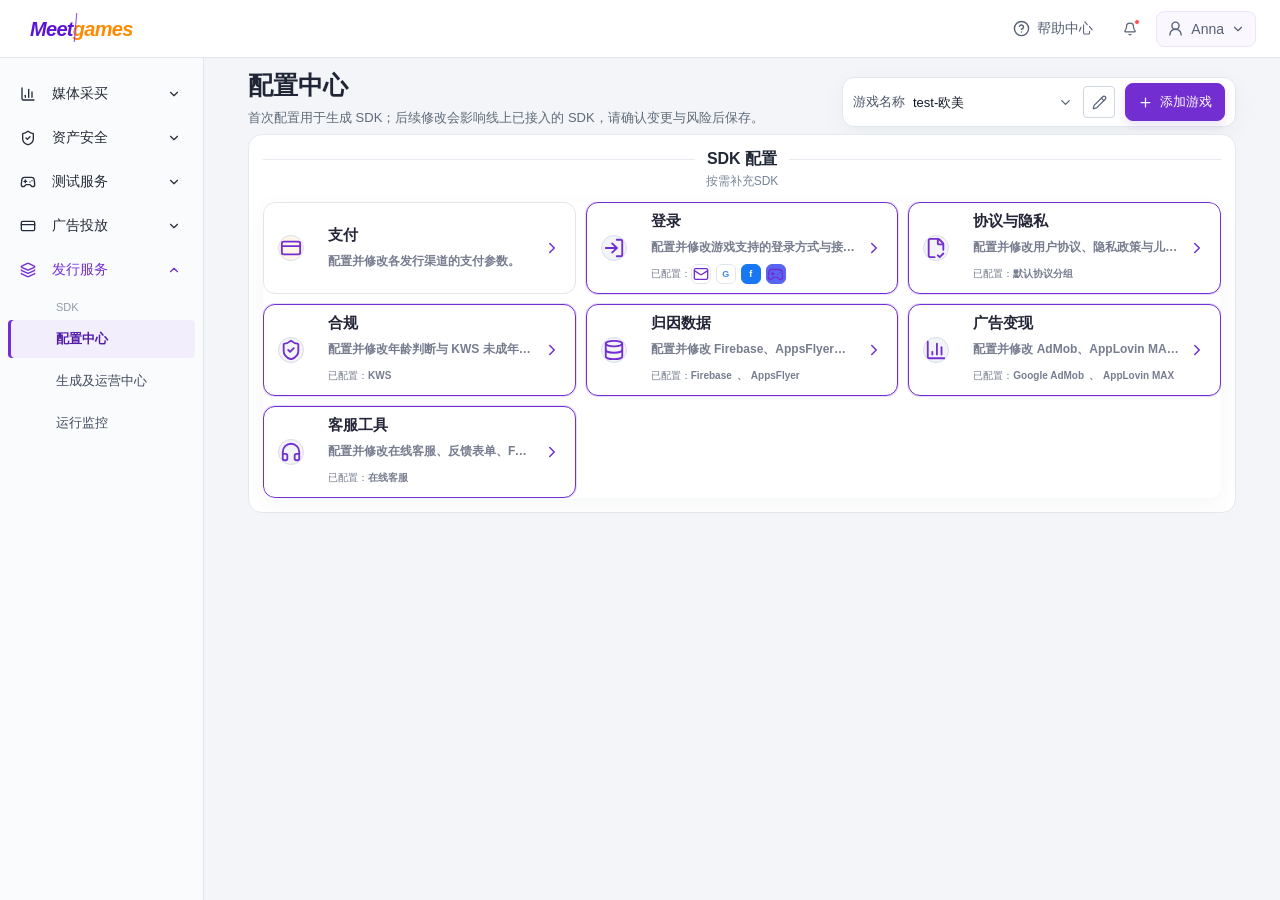
==== commit ce51d047: "archive: import MeetGames SDK Demo V2.5 delivery snapshot" ====
--- a/demo/index.html
+++ b/demo/index.html
@@ -1 +1 @@
-<!DOCTYPE html><html lang="zh-CN"><head><meta charSet="utf-8"/><meta name="viewport" content="width=device-width, initial-scale=1"/><link rel="preload" as="image" href="./assets/brands/android.svg"/><link rel="preload" as="image" href="./assets/brands/google-play.svg"/><link rel="stylesheet" href="./_next/static/chunks/2wk6xcp2gwzjs.css" data-precedence="next"/><link rel="preload" as="script" fetchPriority="low" href="./_next/static/chunks/311qtovt98m4l.js"/><script src="./_next/static/chunks/385zdq9jcs21p.js" async=""></script><script src="./_next/static/chunks/3m_615awxbe63.js" async=""></script><script src="./_next/static/chunks/3_0tt-9qv5d14.js" async=""></script><script src="./_next/static/chunks/turbopack-2hzzla8x71n8z.js" async=""></script><script src="./_next/static/chunks/2c3iyqbsfg6bp.js" async=""></script><script src="./_next/static/chunks/24nn151c8nclt.js" async=""></script><script src="./_next/static/chunks/0o4dtp2wnrilb.js" async=""></script><script src="./_next/static/chunks/1uxbj6ciunkfi.js?v=20260811-config-generation-46" async=""></script><title>MeetGames SDK 工具 Demo V2.4</title><meta name="description" content="配置中心、SDK生成、运营配置与 SDK 交互 Demo"/><link rel="icon" href="./icon.svg?icon.1e2ux_byo1zp2.svg" sizes="any" type="image/svg+xml"/><script src="./_next/static/chunks/0cz1d0mv5g_q7.js" noModule=""></script><link rel="stylesheet" href="./demo-country-strategy.css?v=20260811-config-generation-46"/></head><body><div hidden=""><!--$--><!--/$--></div><div class="mgp-app"><header class="mgp-topbar"><div class="mgp-brand" aria-label="MeetGames"><span>Meet</span><b>games</b></div><div class="mgp-top-actions"><button type="button"><svg xmlns="http://www.w3.org/2000/svg" width="17" height="17" viewBox="0 0 24 24" fill="none" stroke="currentColor" stroke-width="2" stroke-linecap="round" stroke-linejoin="round" class="lucide lucide-circle-question-mark" aria-hidden="true"><circle cx="12" cy="12" r="10"></circle><path d="M9.09 9a3 3 0 0 1 5.83 1c0 2-3 3-3 3"></path><path d="M12 17h.01"></path></svg>帮助中心</button><button type="button" class="mgp-icon-button" aria-label="消息通知"><svg xmlns="http://www.w3.org/2000/svg" width="18" height="18" viewBox="0 0 24 24" fill="none" stroke="currentColor" stroke-width="2" stroke-linecap="round" stroke-linejoin="round" class="lucide lucide-bell" aria-hidden="true"><path d="M10.268 21a2 2 0 0 0 3.464 0"></path><path d="M3.262 15.326A1 1 0 0 0 4 17h16a1 1 0 0 0 .74-1.673C19.41 13.956 18 12.499 18 8A6 6 0 0 0 6 8c0 4.499-1.411 5.956-2.738 7.326"></path></svg><i></i></button><button type="button" class="mgp-user"><svg xmlns="http://www.w3.org/2000/svg" width="17" height="17" viewBox="0 0 24 24" fill="none" stroke="currentColor" stroke-width="2" stroke-linecap="round" stroke-linejoin="round" class="lucide lucide-user-round" aria-hidden="true"><circle cx="12" cy="8" r="5"></circle><path d="M20 21a8 8 0 0 0-16 0"></path></svg><span>Anna</span><svg xmlns="http://www.w3.org/2000/svg" width="14" height="14" viewBox="0 0 24 24" fill="none" stroke="currentColor" stroke-width="2" stroke-linecap="round" stroke-linejoin="round" class="lucide lucide-chevron-down" aria-hidden="true"><path d="m6 9 6 6 6-6"></path></svg></button></div></header><aside class="mgp-sidebar"><div class="mgp-service-nav" aria-label="产品服务导航"><button type="button" class=""><svg xmlns="http://www.w3.org/2000/svg" width="16" height="16" viewBox="0 0 24 24" fill="none" stroke="currentColor" stroke-width="2" stroke-linecap="round" stroke-linejoin="round" class="lucide lucide-chart-column" aria-hidden="true"><path d="M3 3v16a2 2 0 0 0 2 2h16"></path><path d="M18 17V9"></path><path d="M13 17V5"></path><path d="M8 17v-3"></path></svg><span>媒体采买</span><svg xmlns="http://www.w3.org/2000/svg" width="14" height="14" viewBox="0 0 24 24" fill="none" stroke="currentColor" stroke-width="2" stroke-linecap="round" stroke-linejoin="round" class="lucide lucide-chevron-down" aria-hidden="true"><path d="m6 9 6 6 6-6"></path></svg></button><button type="button" class=""><svg xmlns="http://www.w3.org/2000/svg" width="16" height="16" viewBox="0 0 24 24" fill="none" stroke="currentColor" stroke-width="2" stroke-linecap="round" stroke-linejoin="round" class="lucide lucide-shield-check" aria-hidden="true"><path d="M20 13c0 5-3.5 7.5-7.66 8.95a1 1 0 0 1-.67-.01C7.5 20.5 4 18 4 13V6a1 1 0 0 1 1-1c2 0 4.5-1.2 6.24-2.72a1.17 1.17 0 0 1 1.52 0C14.51 3.81 17 5 19 5a1 1 0 0 1 1 1z"></path><path d="m9 12 2 2 4-4"></path></svg><span>资产安全</span><svg xmlns="http://www.w3.org/2000/svg" width="14" height="14" viewBox="0 0 24 24" fill="none" stroke="currentColor" stroke-width="2" stroke-linecap="round" stroke-linejoin="round" class="lucide lucide-chevron-down" aria-hidden="true"><path d="m6 9 6 6 6-6"></path></svg></button><button type="button" class=""><svg xmlns="http://www.w3.org/2000/svg" width="16" height="16" viewBox="0 0 24 24" fill="none" stroke="currentColor" stroke-width="2" stroke-linecap="round" stroke-linejoin="round" class="lucide lucide-gamepad2 lucide-gamepad-2" aria-hidden="true"><line x1="6" x2="10" y1="11" y2="11"></line><line x1="8" x2="8" y1="9" y2="13"></line><line x1="15" x2="15.01" y1="12" y2="12"></line><line x1="18" x2="18.01" y1="10" y2="10"></line><path d="M17.32 5H6.68a4 4 0 0 0-3.978 3.59c-.006.052-.01.101-.017.152C2.604 9.416 2 14.456 2 16a3 3 0 0 0 3 3c1 0 1.5-.5 2-1l1.414-1.414A2 2 0 0 1 9.828 16h4.344a2 2 0 0 1 1.414.586L17 18c.5.5 1 1 2 1a3 3 0 0 0 3-3c0-1.545-.604-6.584-.685-7.258-.007-.05-.011-.1-.017-.151A4 4 0 0 0 17.32 5z"></path></svg><span>测试服务</span><svg xmlns="http://www.w3.org/2000/svg" width="14" height="14" viewBox="0 0 24 24" fill="none" stroke="currentColor" stroke-width="2" stroke-linecap="round" stroke-linejoin="round" class="lucide lucide-chevron-down" aria-hidden="true"><path d="m6 9 6 6 6-6"></path></svg></button><button type="button" class=""><svg xmlns="http://www.w3.org/2000/svg" width="16" height="16" viewBox="0 0 24 24" fill="none" stroke="currentColor" stroke-width="2" stroke-linecap="round" stroke-linejoin="round" class="lucide lucide-credit-card" aria-hidden="true"><rect width="20" height="14" x="2" y="5" rx="2"></rect><line x1="2" x2="22" y1="10" y2="10"></line></svg><span>广告投放</span><svg xmlns="http://www.w3.org/2000/svg" width="14" height="14" viewBox="0 0 24 24" fill="none" stroke="currentColor" stroke-width="2" stroke-linecap="round" stroke-linejoin="round" class="lucide lucide-chevron-down" aria-hidden="true"><path d="m6 9 6 6 6-6"></path></svg></button><button type="button" class="expanded"><svg xmlns="http://www.w3.org/2000/svg" width="16" height="16" viewBox="0 0 24 24" fill="none" stroke="currentColor" stroke-width="2" stroke-linecap="round" stroke-linejoin="round" class="lucide lucide-layers" aria-hidden="true"><path d="M12.83 2.18a2 2 0 0 0-1.66 0L2.6 6.08a1 1 0 0 0 0 1.83l8.58 3.91a2 2 0 0 0 1.66 0l8.58-3.9a1 1 0 0 0 0-1.83z"></path><path d="M2 12a1 1 0 0 0 .58.91l8.6 3.91a2 2 0 0 0 1.65 0l8.58-3.9A1 1 0 0 0 22 12"></path><path d="M2 17a1 1 0 0 0 .58.91l8.6 3.91a2 2 0 0 0 1.65 0l8.58-3.9A1 1 0 0 0 22 17"></path></svg><span>发行服务</span><svg xmlns="http://www.w3.org/2000/svg" width="14" height="14" viewBox="0 0 24 24" fill="none" stroke="currentColor" stroke-width="2" stroke-linecap="round" stroke-linejoin="round" class="lucide lucide-chevron-down" aria-hidden="true"><path d="m6 9 6 6 6-6"></path></svg></button></div><div class="mgp-sidebar-group-label">SDK</div><nav aria-label="SDK主导航"><button type="button" class="active" data-nav-id="config">配置中心</button><button type="button" class="" data-nav-id="operations-plan">生成及运营中心</button><button type="button" class="" data-nav-id="ops">运行监控</button></nav></aside><main class="mgp-main"><div class="mgp-page mgp-foundation-page"><div class="mgp-page-heading"><div><h1>配置中心</h1><p>首次配置用于生成 SDK；后续修改会影响线上已接入的 SDK，请确认变更与风险后保存。</p></div><section class="mgp-foundation-toolbar mgp-foundation-toolbar-inline"><div class="mgp-foundation-toolbar-row"><label><span>游戏名称</span><select aria-label="游戏名称"><option>test-欧美</option><option>Kingdom Journey</option><option>Puzzle Harbor</option></select><svg xmlns="http://www.w3.org/2000/svg" width="15" height="15" viewBox="0 0 24 24" fill="none" stroke="currentColor" stroke-width="2" stroke-linecap="round" stroke-linejoin="round" class="lucide lucide-chevron-down" aria-hidden="true"><path d="m6 9 6 6 6-6"></path></svg></label><button type="button" class="mgp-edit-game-button" aria-label="修改当前游戏" title="修改当前游戏"><svg xmlns="http://www.w3.org/2000/svg" width="15" height="15" viewBox="0 0 24 24" fill="none" stroke="currentColor" stroke-width="2" stroke-linecap="round" stroke-linejoin="round" class="lucide lucide-pencil" aria-hidden="true"><path d="M21.174 6.812a1 1 0 0 0-3.986-3.987L3.842 16.174a2 2 0 0 0-.5.83l-1.321 4.352a.5.5 0 0 0 .623.622l4.353-1.32a2 2 0 0 0 .83-.497z"></path><path d="m15 5 4 4"></path></svg></button><button type="button" class="mgp-button primary mgp-add-game-button"><svg xmlns="http://www.w3.org/2000/svg" width="15" height="15" viewBox="0 0 24 24" fill="none" stroke="currentColor" stroke-width="2" stroke-linecap="round" stroke-linejoin="round" class="lucide lucide-plus" aria-hidden="true"><path d="M5 12h14"></path><path d="M12 5v14"></path></svg>添加游戏</button></div></section></div><div class="mgp-config-step-navigation"><div class="mgp-config-card-heading mgp-foundation-panel"><div class="mgp-config-module-heading"><h3 class="mgp-plain-section-title">SDK 配置</h3><p>按需补充SDK</p></div></div><nav class="mgp-config-tabs mgp-foundation-tabs mgp-config-step-list mgp-config-card-grid" aria-label="SDK 配置模块"><button type="button" id="config-tab-release" class="mgp-config-card   " aria-label="支付" aria-controls="config-panel-release" data-config-card="release"><span class="mgp-config-card-icon" aria-hidden="true"><svg xmlns="http://www.w3.org/2000/svg" width="22" height="22" viewBox="0 0 24 24" fill="none" stroke="currentColor" stroke-width="2" stroke-linecap="round" stroke-linejoin="round" class="lucide lucide-credit-card" aria-hidden="true"><rect width="20" height="14" x="2" y="5" rx="2"></rect><line x1="2" x2="22" y1="10" y2="10"></line></svg></span><span class="mgp-config-card-copy"><strong>支付</strong><small>维护渠道支付参数，SDK 下载时自动引用。</small></span><svg xmlns="http://www.w3.org/2000/svg" width="18" height="18" viewBox="0 0 24 24" fill="none" stroke="currentColor" stroke-width="2" stroke-linecap="round" stroke-linejoin="round" class="lucide lucide-chevron-down mgp-config-card-arrow" aria-hidden="true"><path d="m6 9 6 6 6-6"></path></svg></button><button type="button" id="config-tab-login" class="mgp-config-card  configured " aria-label="登录" aria-controls="config-panel-login" data-config-card="login"><span class="mgp-config-card-icon" aria-hidden="true"><svg xmlns="http://www.w3.org/2000/svg" width="22" height="22" viewBox="0 0 24 24" fill="none" stroke="currentColor" stroke-width="2" stroke-linecap="round" stroke-linejoin="round" class="lucide lucide-log-in" aria-hidden="true"><path d="m10 17 5-5-5-5"></path><path d="M15 12H3"></path><path d="M15 3h4a2 2 0 0 1 2 2v14a2 2 0 0 1-2 2h-4"></path></svg></span><span class="mgp-config-card-copy"><strong>登录</strong><small>维护登录方式的通用、iOS 与 Android 参数。</small><span class="mgp-config-card-summary"><em>已配置：</em><span class="mgp-config-card-summary-items"><span class="mgp-config-card-summary-item login" title="Email"><span class="mgp-login-brand email" aria-hidden="true"><svg xmlns="http://www.w3.org/2000/svg" width="16" height="16" viewBox="0 0 24 24" fill="none" stroke="currentColor" stroke-width="2" stroke-linecap="round" stroke-linejoin="round" class="lucide lucide-mail" aria-hidden="true"><path d="m22 7-8.991 5.727a2 2 0 0 1-2.009 0L2 7"></path><rect x="2" y="4" width="20" height="16" rx="2"></rect></svg></span></span><span class="mgp-config-card-summary-item login" title="Google"><span class="mgp-login-brand google" aria-hidden="true"><span>G</span></span></span><span class="mgp-config-card-summary-item login" title="Facebook"><span class="mgp-login-brand facebook" aria-hidden="true"><span>f</span></span></span><span class="mgp-config-card-summary-item login" title="Discord"><span class="mgp-login-brand discord" aria-hidden="true"><svg xmlns="http://www.w3.org/2000/svg" width="17" height="17" viewBox="0 0 24 24" fill="none" stroke="currentColor" stroke-width="2" stroke-linecap="round" stroke-linejoin="round" class="lucide lucide-gamepad2 lucide-gamepad-2" aria-hidden="true"><line x1="6" x2="10" y1="11" y2="11"></line><line x1="8" x2="8" y1="9" y2="13"></line><line x1="15" x2="15.01" y1="12" y2="12"></line><line x1="18" x2="18.01" y1="10" y2="10"></line><path d="M17.32 5H6.68a4 4 0 0 0-3.978 3.59c-.006.052-.01.101-.017.152C2.604 9.416 2 14.456 2 16a3 3 0 0 0 3 3c1 0 1.5-.5 2-1l1.414-1.414A2 2 0 0 1 9.828 16h4.344a2 2 0 0 1 1.414.586L17 18c.5.5 1 1 2 1a3 3 0 0 0 3-3c0-1.545-.604-6.584-.685-7.258-.007-.05-.011-.1-.017-.151A4 4 0 0 0 17.32 5z"></path></svg></span></span></span></span></span><svg xmlns="http://www.w3.org/2000/svg" width="18" height="18" viewBox="0 0 24 24" fill="none" stroke="currentColor" stroke-width="2" stroke-linecap="round" stroke-linejoin="round" class="lucide lucide-chevron-down mgp-config-card-arrow" aria-hidden="true"><path d="m6 9 6 6 6-6"></path></svg></button><button type="button" id="config-tab-agreement" class="mgp-config-card  configured " aria-label="协议与隐私" aria-controls="config-panel-agreement" data-config-card="agreement"><span class="mgp-config-card-icon" aria-hidden="true"><svg xmlns="http://www.w3.org/2000/svg" width="22" height="22" viewBox="0 0 24 24" fill="none" stroke="currentColor" stroke-width="2" stroke-linecap="round" stroke-linejoin="round" class="lucide lucide-file-check-corner" aria-hidden="true"><path d="M10.5 22H6a2 2 0 0 1-2-2V4a2 2 0 0 1 2-2h8a2.4 2.4 0 0 1 1.706.706l3.588 3.588A2.4 2.4 0 0 1 20 8v6"></path><path d="M14 2v5a1 1 0 0 0 1 1h5"></path><path d="m14 20 2 2 4-4"></path></svg></span><span class="mgp-config-card-copy"><strong>协议与隐私</strong><small>维护隐私政策、用户协议及儿童隐私。</small><span class="mgp-config-card-summary"><em>已配置：</em><span class="mgp-config-card-summary-items"><span class="mgp-config-card-summary-item text" title="默认协议分组">默认协议分组</span></span></span></span><svg xmlns="http://www.w3.org/2000/svg" width="18" height="18" viewBox="0 0 24 24" fill="none" stroke="currentColor" stroke-width="2" stroke-linecap="round" stroke-linejoin="round" class="lucide lucide-chevron-down mgp-config-card-arrow" aria-hidden="true"><path d="m6 9 6 6 6-6"></path></svg></button><button type="button" id="config-tab-compliance" class="mgp-config-card  configured " aria-label="合规" aria-controls="config-panel-compliance" data-config-card="compliance"><span class="mgp-config-card-icon" aria-hidden="true"><svg xmlns="http://www.w3.org/2000/svg" width="22" height="22" viewBox="0 0 24 24" fill="none" stroke="currentColor" stroke-width="2" stroke-linecap="round" stroke-linejoin="round" class="lucide lucide-shield-check" aria-hidden="true"><path d="M20 13c0 5-3.5 7.5-7.66 8.95a1 1 0 0 1-.67-.01C7.5 20.5 4 18 4 13V6a1 1 0 0 1 1-1c2 0 4.5-1.2 6.24-2.72a1.17 1.17 0 0 1 1.52 0C14.51 3.81 17 5 19 5a1 1 0 0 1 1 1z"></path><path d="m9 12 2 2 4-4"></path></svg></span><span class="mgp-config-card-copy"><strong>合规</strong><small>配置年龄与 KWS 验证参数。</small><span class="mgp-config-card-summary"><em>已配置：</em><span class="mgp-config-card-summary-items"><span class="mgp-config-card-summary-item text" title="KWS">KWS</span></span></span></span><svg xmlns="http://www.w3.org/2000/svg" width="18" height="18" viewBox="0 0 24 24" fill="none" stroke="currentColor" stroke-width="2" stroke-linecap="round" stroke-linejoin="round" class="lucide lucide-chevron-down mgp-config-card-arrow" aria-hidden="true"><path d="m6 9 6 6 6-6"></path></svg></button><button type="button" id="config-tab-data" class="mgp-config-card   " aria-label="归因数据" aria-controls="config-panel-data" data-config-card="data"><span class="mgp-config-card-icon" aria-hidden="true"><svg xmlns="http://www.w3.org/2000/svg" width="22" height="22" viewBox="0 0 24 24" fill="none" stroke="currentColor" stroke-width="2" stroke-linecap="round" stroke-linejoin="round" class="lucide lucide-database" aria-hidden="true"><ellipse cx="12" cy="5" rx="9" ry="3"></ellipse><path d="M3 5V19A9 3 0 0 0 21 19V5"></path><path d="M3 12A9 3 0 0 0 21 12"></path></svg></span><span class="mgp-config-card-copy"><strong>归因数据</strong><small>可配置多个归因数据平台；生成 SDK 时 AppsFlyer 与 Adjust 仅支持二选一。</small><span class="mgp-config-card-summary"><em>已配置：</em><span class="mgp-config-card-summary-items"><span class="mgp-config-card-summary-item text" title="Firebase">Firebase</span><span class="mgp-config-card-summary-item text" title="AppsFlyer">AppsFlyer</span></span></span></span><svg xmlns="http://www.w3.org/2000/svg" width="18" height="18" viewBox="0 0 24 24" fill="none" stroke="currentColor" stroke-width="2" stroke-linecap="round" stroke-linejoin="round" class="lucide lucide-chevron-down mgp-config-card-arrow" aria-hidden="true"><path d="m6 9 6 6 6-6"></path></svg></button><button type="button" id="config-tab-advertising" class="mgp-config-card  configured " aria-label="广告变现" aria-controls="config-panel-advertising" data-config-card="advertising"><span class="mgp-config-card-icon" aria-hidden="true"><svg xmlns="http://www.w3.org/2000/svg" width="22" height="22" viewBox="0 0 24 24" fill="none" stroke="currentColor" stroke-width="2" stroke-linecap="round" stroke-linejoin="round" class="lucide lucide-chart-column" aria-hidden="true"><path d="M3 3v16a2 2 0 0 0 2 2h16"></path><path d="M18 17V9"></path><path d="M13 17V5"></path><path d="M8 17v-3"></path></svg></span><span class="mgp-config-card-copy"><strong>广告变现</strong><small>可配置多个广告变现平台；生成 SDK 时仅能选择其中一个平台。</small><span class="mgp-config-card-summary"><em>已配置：</em><span class="mgp-config-card-summary-items"><span class="mgp-config-card-summary-item text" title="Google AdMob">Google AdMob</span><span class="mgp-config-card-summary-item text" title="AppLovin MAX">AppLovin MAX</span></span></span></span><svg xmlns="http://www.w3.org/2000/svg" width="18" height="18" viewBox="0 0 24 24" fill="none" stroke="currentColor" stroke-width="2" stroke-linecap="round" stroke-linejoin="round" class="lucide lucide-chevron-down mgp-config-card-arrow" aria-hidden="true"><path d="m6 9 6 6 6-6"></path></svg></button><button type="button" id="config-tab-support" class="mgp-config-card  configured " aria-label="客服工具" aria-controls="config-panel-support" data-config-card="support"><span class="mgp-config-card-icon" aria-hidden="true"><svg xmlns="http://www.w3.org/2000/svg" width="22" height="22" viewBox="0 0 24 24" fill="none" stroke="currentColor" stroke-width="2" stroke-linecap="round" stroke-linejoin="round" class="lucide lucide-headphones" aria-hidden="true"><path d="M3 14h3a2 2 0 0 1 2 2v3a2 2 0 0 1-2 2H5a2 2 0 0 1-2-2v-7a9 9 0 0 1 18 0v7a2 2 0 0 1-2 2h-1a2 2 0 0 1-2-2v-3a2 2 0 0 1 2-2h3"></path></svg></span><span class="mgp-config-card-copy"><strong>客服工具</strong><small>配置在线客服、表单反馈、FAQ 或智能客服。</small><span class="mgp-config-card-summary"><em>已配置：</em><span class="mgp-config-card-summary-items"><span class="mgp-config-card-summary-item text" title="在线客服">在线客服</span></span></span></span><svg xmlns="http://www.w3.org/2000/svg" width="18" height="18" viewBox="0 0 24 24" fill="none" stroke="currentColor" stroke-width="2" stroke-linecap="round" stroke-linejoin="round" class="lucide lucide-chevron-down mgp-config-card-arrow" aria-hidden="true"><path d="m6 9 6 6 6-6"></path></svg></button></nav></div></div></main></div><!--$--><!--/$--><script src="./_next/static/chunks/311qtovt98m4l.js" id="_R_" async=""></script><script>(self.__next_f=self.__next_f||[]).push([0])</script><script>self.__next_f.push([1,"1:\"$Sreact.fragment\"\n2:I[86197,[\"./_next/static/chunks/2c3iyqbsfg6bp.js\",\"./_next/static/chunks/24nn151c8nclt.js\"],\"default\"]\n3:I[91240,[\"./_next/static/chunks/2c3iyqbsfg6bp.js\",\"./_next/static/chunks/24nn151c8nclt.js\"],\"default\"]\n4:I[22035,[\"./_next/static/chunks/2c3iyqbsfg6bp.js\",\"./_next/static/chunks/24nn151c8nclt.js\",\"./_next/static/chunks/0o4dtp2wnrilb.js\",\"./_next/static/chunks/1uxbj6ciunkfi.js?v=20260811-config-generation-46\"],\"default\"]\n5:I[9678,[\"./_next/static/chunks/2c3iyqbsfg6bp.js\",\"./_next/static/chunks/24nn151c8nclt.js\"],\"OutletBoundary\"]\n6:\"$Sreact.suspense\"\n8:I[9678,[\"./_next/static/chunks/2c3iyqbsfg6bp.js\",\"./_next/static/chunks/24nn151c8nclt.js\"],\"ViewportBoundary\"]\na:I[9678,[\"./_next/static/chunks/2c3iyqbsfg6bp.js\",\"./_next/static/chunks/24nn151c8nclt.js\"],\"MetadataBoundary\"]\nc:I[34178,[\"./_next/static/chunks/2c3iyqbsfg6bp.js\",\"./_next/static/chunks/24nn151c8nclt.js\"],\"default\",1]\n:HL[\"./_next/static/chunks/2wk6xcp2gwzjs.css\",\"style\"]\n"])</script><script>self.__next_f.push([1,"0:{\"P\":null,\"c\":[\"\",\"\"],\"q\":\"\",\"i\":false,\"f\":[[[\"\",{\"children\":[\"__PAGE__\",{}]},\"$undefined\",\"$undefined\",16],[[\"$\",\"$1\",\"c\",{\"children\":[[[\"$\",\"link\",\"0\",{\"rel\":\"stylesheet\",\"href\":\"./_next/static/chunks/2wk6xcp2gwzjs.css\",\"precedence\":\"next\",\"crossOrigin\":\"$undefined\",\"nonce\":\"$undefined\"}],[\"$\",\"script\",\"script-0\",{\"src\":\"./_next/static/chunks/2c3iyqbsfg6bp.js\",\"async\":true,\"nonce\":\"$undefined\"}],[\"$\",\"script\",\"script-1\",{\"src\":\"./_next/static/chunks/24nn151c8nclt.js\",\"async\":true,\"nonce\":\"$undefined\"}]],[\"$\",\"html\",null,{\"lang\":\"zh-CN\",\"children\":[\"$\",\"body\",null,{\"children\":[\"$\",\"$L2\",null,{\"parallelRouterKey\":\"children\",\"error\":\"$undefined\",\"errorStyles\":\"$undefined\",\"errorScripts\":\"$undefined\",\"template\":[\"$\",\"$L3\",null,{}],\"templateStyles\":\"$undefined\",\"templateScripts\":\"$undefined\",\"notFound\":[[[\"$\",\"title\",null,{\"children\":\"404: This page could not be found.\"}],[\"$\",\"div\",null,{\"style\":{\"fontFamily\":\"system-ui,\\\"Segoe UI\\\",Roboto,Helvetica,Arial,sans-serif,\\\"Apple Color Emoji\\\",\\\"Segoe UI Emoji\\\"\",\"height\":\"100vh\",\"textAlign\":\"center\",\"display\":\"flex\",\"flexDirection\":\"column\",\"alignItems\":\"center\",\"justifyContent\":\"center\"},\"children\":[\"$\",\"div\",null,{\"children\":[[\"$\",\"style\",null,{\"dangerouslySetInnerHTML\":{\"__html\":\"body{color:#000;background:#fff;margin:0}.next-error-h1{border-right:1px solid rgba(0,0,0,.3)}@media (prefers-color-scheme:dark){body{color:#fff;background:#000}.next-error-h1{border-right:1px solid rgba(255,255,255,.3)}}\"}}],[\"$\",\"h1\",null,{\"className\":\"next-error-h1\",\"style\":{\"display\":\"inline-block\",\"margin\":\"0 20px 0 0\",\"padding\":\"0 23px 0 0\",\"fontSize\":24,\"fontWeight\":500,\"verticalAlign\":\"top\",\"lineHeight\":\"49px\"},\"children\":404}],[\"$\",\"div\",null,{\"style\":{\"display\":\"inline-block\"},\"children\":[\"$\",\"h2\",null,{\"style\":{\"fontSize\":14,\"fontWeight\":400,\"lineHeight\":\"49px\",\"margin\":0},\"children\":\"This page could not be found.\"}]}]]}]}]],[]],\"forbidden\":\"$undefined\",\"unauthorized\":\"$undefined\"}]}]}]]}],{\"children\":[[\"$\",\"$1\",\"c\",{\"children\":[[\"$\",\"$L4\",null,{}],[[\"$\",\"script\",\"script-0\",{\"src\":\"./_next/static/chunks/0o4dtp2wnrilb.js\",\"async\":true,\"nonce\":\"$undefined\"}],[\"$\",\"script\",\"script-1\",{\"src\":\"./_next/static/chunks/1uxbj6ciunkfi.js?v=20260811-config-generation-46\",\"async\":true,\"nonce\":\"$undefined\"}]],[\"$\",\"$L5\",null,{\"children\":[\"$\",\"$6\",null,{\"name\":\"Next.MetadataOutlet\",\"children\":\"$@7\"}]}]]}],{},null,false,null]},null,false,null],[\"$\",\"$1\",\"h\",{\"children\":[null,[\"$\",\"$L8\",null,{\"children\":\"$L9\"}],[\"$\",\"div\",null,{\"hidden\":true,\"children\":[\"$\",\"$La\",null,{\"children\":[\"$\",\"$6\",null,{\"name\":\"Next.Metadata\",\"children\":\"$Lb\"}]}]}],null]}],false]],\"m\":\"$undefined\",\"G\":[\"$c\",[[\"$\",\"link\",\"0\",{\"rel\":\"stylesheet\",\"href\":\"./_next/static/chunks/2wk6xcp2gwzjs.css\",\"precedence\":\"next\",\"crossOrigin\":\"$undefined\",\"nonce\":\"$undefined\"}]]],\"S\":true,\"h\":null,\"s\":\"$undefined\",\"l\":\"$undefined\",\"p\":\"$undefined\",\"d\":\"$undefined\",\"b\":\"GeeUS-V2cklZd-PxiyJpv\"}\n"])</script><script>self.__next_f.push([1,"9:[[\"$\",\"meta\",\"0\",{\"charSet\":\"utf-8\"}],[\"$\",\"meta\",\"1\",{\"name\":\"viewport\",\"content\":\"width=device-width, initial-scale=1\"}]]\n"])</script><script>self.__next_f.push([1,"d:I[85709,[\"./_next/static/chunks/2c3iyqbsfg6bp.js\",\"./_next/static/chunks/24nn151c8nclt.js\"],\"IconMark\"]\n7:null\nb:[[\"$\",\"title\",\"0\",{\"children\":\"MeetGames SDK 工具 Demo V2.4\"}],[\"$\",\"meta\",\"1\",{\"name\":\"description\",\"content\":\"配置中心、SDK生成、运营配置与 SDK 交互 Demo\"}],[\"$\",\"link\",\"2\",{\"rel\":\"icon\",\"href\":\"./icon.svg?icon.1e2ux_byo1zp2.svg\",\"sizes\":\"any\",\"type\":\"image/svg+xml\"}],[\"$\",\"$Ld\",\"3\",{}]]\n"])</script><script src="./demo-country-strategy.js?v=20260811-config-generation-46" defer></script></body></html>
+<!DOCTYPE html><html lang="zh-CN"><head><meta charSet="utf-8"/><meta name="viewport" content="width=device-width, initial-scale=1"/><link rel="preload" as="image" href="./assets/brands/android.svg"/><link rel="preload" as="image" href="./assets/brands/google-play.svg"/><link rel="stylesheet" href="./_next/static/chunks/2wk6xcp2gwzjs.css" data-precedence="next"/><link rel="preload" as="script" fetchPriority="low" href="./_next/static/chunks/311qtovt98m4l.js"/><script src="./_next/static/chunks/385zdq9jcs21p.js" async=""></script><script src="./_next/static/chunks/3m_615awxbe63.js" async=""></script><script src="./_next/static/chunks/3_0tt-9qv5d14.js" async=""></script><script src="./_next/static/chunks/turbopack-2hzzla8x71n8z.js" async=""></script><script src="./_next/static/chunks/2c3iyqbsfg6bp.js" async=""></script><script src="./_next/static/chunks/24nn151c8nclt.js" async=""></script><script src="./_next/static/chunks/0o4dtp2wnrilb.js" async=""></script><script src="./_next/static/chunks/1uxbj6ciunkfi.js?v=20260813-config-generation-54" async=""></script><title>MeetGames SDK 工具 Demo V2.5</title><meta name="description" content="配置中心、SDK生成、运营配置与 SDK 交互 Demo"/><link rel="icon" href="./icon.svg?icon.1e2ux_byo1zp2.svg" sizes="any" type="image/svg+xml"/><script src="./_next/static/chunks/0cz1d0mv5g_q7.js" noModule=""></script><link rel="stylesheet" href="./demo-country-strategy.css?v=20260813-config-generation-54"/></head><body><div hidden=""><!--$--><!--/$--></div><div class="mgp-app"><header class="mgp-topbar"><div class="mgp-brand" aria-label="MeetGames"><span>Meet</span><b>games</b></div><div class="mgp-top-actions"><button type="button"><svg xmlns="http://www.w3.org/2000/svg" width="17" height="17" viewBox="0 0 24 24" fill="none" stroke="currentColor" stroke-width="2" stroke-linecap="round" stroke-linejoin="round" class="lucide lucide-circle-question-mark" aria-hidden="true"><circle cx="12" cy="12" r="10"></circle><path d="M9.09 9a3 3 0 0 1 5.83 1c0 2-3 3-3 3"></path><path d="M12 17h.01"></path></svg>帮助中心</button><button type="button" class="mgp-icon-button" aria-label="消息通知"><svg xmlns="http://www.w3.org/2000/svg" width="18" height="18" viewBox="0 0 24 24" fill="none" stroke="currentColor" stroke-width="2" stroke-linecap="round" stroke-linejoin="round" class="lucide lucide-bell" aria-hidden="true"><path d="M10.268 21a2 2 0 0 0 3.464 0"></path><path d="M3.262 15.326A1 1 0 0 0 4 17h16a1 1 0 0 0 .74-1.673C19.41 13.956 18 12.499 18 8A6 6 0 0 0 6 8c0 4.499-1.411 5.956-2.738 7.326"></path></svg><i></i></button><button type="button" class="mgp-user"><svg xmlns="http://www.w3.org/2000/svg" width="17" height="17" viewBox="0 0 24 24" fill="none" stroke="currentColor" stroke-width="2" stroke-linecap="round" stroke-linejoin="round" class="lucide lucide-user-round" aria-hidden="true"><circle cx="12" cy="8" r="5"></circle><path d="M20 21a8 8 0 0 0-16 0"></path></svg><span>Anna</span><svg xmlns="http://www.w3.org/2000/svg" width="14" height="14" viewBox="0 0 24 24" fill="none" stroke="currentColor" stroke-width="2" stroke-linecap="round" stroke-linejoin="round" class="lucide lucide-chevron-down" aria-hidden="true"><path d="m6 9 6 6 6-6"></path></svg></button></div></header><aside class="mgp-sidebar"><div class="mgp-service-nav" aria-label="产品服务导航"><button type="button" class=""><svg xmlns="http://www.w3.org/2000/svg" width="16" height="16" viewBox="0 0 24 24" fill="none" stroke="currentColor" stroke-width="2" stroke-linecap="round" stroke-linejoin="round" class="lucide lucide-chart-column" aria-hidden="true"><path d="M3 3v16a2 2 0 0 0 2 2h16"></path><path d="M18 17V9"></path><path d="M13 17V5"></path><path d="M8 17v-3"></path></svg><span>媒体采买</span><svg xmlns="http://www.w3.org/2000/svg" width="14" height="14" viewBox="0 0 24 24" fill="none" stroke="currentColor" stroke-width="2" stroke-linecap="round" stroke-linejoin="round" class="lucide lucide-chevron-down" aria-hidden="true"><path d="m6 9 6 6 6-6"></path></svg></button><button type="button" class=""><svg xmlns="http://www.w3.org/2000/svg" width="16" height="16" viewBox="0 0 24 24" fill="none" stroke="currentColor" stroke-width="2" stroke-linecap="round" stroke-linejoin="round" class="lucide lucide-shield-check" aria-hidden="true"><path d="M20 13c0 5-3.5 7.5-7.66 8.95a1 1 0 0 1-.67-.01C7.5 20.5 4 18 4 13V6a1 1 0 0 1 1-1c2 0 4.5-1.2 6.24-2.72a1.17 1.17 0 0 1 1.52 0C14.51 3.81 17 5 19 5a1 1 0 0 1 1 1z"></path><path d="m9 12 2 2 4-4"></path></svg><span>资产安全</span><svg xmlns="http://www.w3.org/2000/svg" width="14" height="14" viewBox="0 0 24 24" fill="none" stroke="currentColor" stroke-width="2" stroke-linecap="round" stroke-linejoin="round" class="lucide lucide-chevron-down" aria-hidden="true"><path d="m6 9 6 6 6-6"></path></svg></button><button type="button" class=""><svg xmlns="http://www.w3.org/2000/svg" width="16" height="16" viewBox="0 0 24 24" fill="none" stroke="currentColor" stroke-width="2" stroke-linecap="round" stroke-linejoin="round" class="lucide lucide-gamepad2 lucide-gamepad-2" aria-hidden="true"><line x1="6" x2="10" y1="11" y2="11"></line><line x1="8" x2="8" y1="9" y2="13"></line><line x1="15" x2="15.01" y1="12" y2="12"></line><line x1="18" x2="18.01" y1="10" y2="10"></line><path d="M17.32 5H6.68a4 4 0 0 0-3.978 3.59c-.006.052-.01.101-.017.152C2.604 9.416 2 14.456 2 16a3 3 0 0 0 3 3c1 0 1.5-.5 2-1l1.414-1.414A2 2 0 0 1 9.828 16h4.344a2 2 0 0 1 1.414.586L17 18c.5.5 1 1 2 1a3 3 0 0 0 3-3c0-1.545-.604-6.584-.685-7.258-.007-.05-.011-.1-.017-.151A4 4 0 0 0 17.32 5z"></path></svg><span>测试服务</span><svg xmlns="http://www.w3.org/2000/svg" width="14" height="14" viewBox="0 0 24 24" fill="none" stroke="currentColor" stroke-width="2" stroke-linecap="round" stroke-linejoin="round" class="lucide lucide-chevron-down" aria-hidden="true"><path d="m6 9 6 6 6-6"></path></svg></button><button type="button" class=""><svg xmlns="http://www.w3.org/2000/svg" width="16" height="16" viewBox="0 0 24 24" fill="none" stroke="currentColor" stroke-width="2" stroke-linecap="round" stroke-linejoin="round" class="lucide lucide-credit-card" aria-hidden="true"><rect width="20" height="14" x="2" y="5" rx="2"></rect><line x1="2" x2="22" y1="10" y2="10"></line></svg><span>广告投放</span><svg xmlns="http://www.w3.org/2000/svg" width="14" height="14" viewBox="0 0 24 24" fill="none" stroke="currentColor" stroke-width="2" stroke-linecap="round" stroke-linejoin="round" class="lucide lucide-chevron-down" aria-hidden="true"><path d="m6 9 6 6 6-6"></path></svg></button><button type="button" class="expanded"><svg xmlns="http://www.w3.org/2000/svg" width="16" height="16" viewBox="0 0 24 24" fill="none" stroke="currentColor" stroke-width="2" stroke-linecap="round" stroke-linejoin="round" class="lucide lucide-layers" aria-hidden="true"><path d="M12.83 2.18a2 2 0 0 0-1.66 0L2.6 6.08a1 1 0 0 0 0 1.83l8.58 3.91a2 2 0 0 0 1.66 0l8.58-3.9a1 1 0 0 0 0-1.83z"></path><path d="M2 12a1 1 0 0 0 .58.91l8.6 3.91a2 2 0 0 0 1.65 0l8.58-3.9A1 1 0 0 0 22 12"></path><path d="M2 17a1 1 0 0 0 .58.91l8.6 3.91a2 2 0 0 0 1.65 0l8.58-3.9A1 1 0 0 0 22 17"></path></svg><span>发行服务</span><svg xmlns="http://www.w3.org/2000/svg" width="14" height="14" viewBox="0 0 24 24" fill="none" stroke="currentColor" stroke-width="2" stroke-linecap="round" stroke-linejoin="round" class="lucide lucide-chevron-down" aria-hidden="true"><path d="m6 9 6 6 6-6"></path></svg></button></div><div class="mgp-sidebar-group-label">SDK</div><nav aria-label="SDK主导航"><button type="button" class="active" data-nav-id="config">配置中心</button><button type="button" class="" data-nav-id="operations-plan">生成及运营中心</button><button type="button" class="" data-nav-id="ops">运行监控</button></nav></aside><main class="mgp-main"><div class="mgp-page mgp-foundation-page"><div class="mgp-page-heading"><div><h1>配置中心</h1><p>首次配置用于生成 SDK；后续修改会影响线上已接入的 SDK，请确认变更与风险后保存。</p></div><section class="mgp-foundation-toolbar mgp-foundation-toolbar-inline"><div class="mgp-foundation-toolbar-row"><label><span>游戏名称</span><select aria-label="游戏名称"><option>test-欧美</option><option>Kingdom Journey</option><option>Puzzle Harbor</option></select><svg xmlns="http://www.w3.org/2000/svg" width="15" height="15" viewBox="0 0 24 24" fill="none" stroke="currentColor" stroke-width="2" stroke-linecap="round" stroke-linejoin="round" class="lucide lucide-chevron-down" aria-hidden="true"><path d="m6 9 6 6 6-6"></path></svg></label><button type="button" class="mgp-edit-game-button" aria-label="修改当前游戏" title="修改当前游戏"><svg xmlns="http://www.w3.org/2000/svg" width="15" height="15" viewBox="0 0 24 24" fill="none" stroke="currentColor" stroke-width="2" stroke-linecap="round" stroke-linejoin="round" class="lucide lucide-pencil" aria-hidden="true"><path d="M21.174 6.812a1 1 0 0 0-3.986-3.987L3.842 16.174a2 2 0 0 0-.5.83l-1.321 4.352a.5.5 0 0 0 .623.622l4.353-1.32a2 2 0 0 0 .83-.497z"></path><path d="m15 5 4 4"></path></svg></button><button type="button" class="mgp-button primary mgp-add-game-button"><svg xmlns="http://www.w3.org/2000/svg" width="15" height="15" viewBox="0 0 24 24" fill="none" stroke="currentColor" stroke-width="2" stroke-linecap="round" stroke-linejoin="round" class="lucide lucide-plus" aria-hidden="true"><path d="M5 12h14"></path><path d="M12 5v14"></path></svg>添加游戏</button></div></section></div><div class="mgp-config-step-navigation"><div class="mgp-config-card-heading mgp-foundation-panel"><div class="mgp-config-module-heading"><h3 class="mgp-plain-section-title">SDK 配置</h3><p>按需补充SDK</p></div></div><nav class="mgp-config-tabs mgp-foundation-tabs mgp-config-step-list mgp-config-card-grid" aria-label="SDK 配置模块"><button type="button" id="config-tab-release" class="mgp-config-card   " aria-label="支付" aria-controls="config-panel-release" data-config-card="release"><span class="mgp-config-card-icon" aria-hidden="true"><svg xmlns="http://www.w3.org/2000/svg" width="22" height="22" viewBox="0 0 24 24" fill="none" stroke="currentColor" stroke-width="2" stroke-linecap="round" stroke-linejoin="round" class="lucide lucide-credit-card" aria-hidden="true"><rect width="20" height="14" x="2" y="5" rx="2"></rect><line x1="2" x2="22" y1="10" y2="10"></line></svg></span><span class="mgp-config-card-copy"><strong>支付</strong><small>配置并修改各发行渠道的支付参数。</small></span><svg xmlns="http://www.w3.org/2000/svg" width="18" height="18" viewBox="0 0 24 24" fill="none" stroke="currentColor" stroke-width="2" stroke-linecap="round" stroke-linejoin="round" class="lucide lucide-chevron-down mgp-config-card-arrow" aria-hidden="true"><path d="m6 9 6 6 6-6"></path></svg></button><button type="button" id="config-tab-login" class="mgp-config-card  configured " aria-label="登录" aria-controls="config-panel-login" data-config-card="login"><span class="mgp-config-card-icon" aria-hidden="true"><svg xmlns="http://www.w3.org/2000/svg" width="22" height="22" viewBox="0 0 24 24" fill="none" stroke="currentColor" stroke-width="2" stroke-linecap="round" stroke-linejoin="round" class="lucide lucide-log-in" aria-hidden="true"><path d="m10 17 5-5-5-5"></path><path d="M15 12H3"></path><path d="M15 3h4a2 2 0 0 1 2 2v14a2 2 0 0 1-2 2h-4"></path></svg></span><span class="mgp-config-card-copy"><strong>登录</strong><small>配置并修改游戏支持的登录方式与接入参数。</small><span class="mgp-config-card-summary"><em>已配置：</em><span class="mgp-config-card-summary-items"><span class="mgp-config-card-summary-item login" title="Email"><span class="mgp-login-brand email" aria-hidden="true"><svg xmlns="http://www.w3.org/2000/svg" width="16" height="16" viewBox="0 0 24 24" fill="none" stroke="currentColor" stroke-width="2" stroke-linecap="round" stroke-linejoin="round" class="lucide lucide-mail" aria-hidden="true"><path d="m22 7-8.991 5.727a2 2 0 0 1-2.009 0L2 7"></path><rect x="2" y="4" width="20" height="16" rx="2"></rect></svg></span></span><span class="mgp-config-card-summary-item login" title="Google"><span class="mgp-login-brand google" aria-hidden="true"><span>G</span></span></span><span class="mgp-config-card-summary-item login" title="Facebook"><span class="mgp-login-brand facebook" aria-hidden="true"><span>f</span></span></span><span class="mgp-config-card-summary-item login" title="Discord"><span class="mgp-login-brand discord" aria-hidden="true"><svg xmlns="http://www.w3.org/2000/svg" width="17" height="17" viewBox="0 0 24 24" fill="none" stroke="currentColor" stroke-width="2" stroke-linecap="round" stroke-linejoin="round" class="lucide lucide-gamepad2 lucide-gamepad-2" aria-hidden="true"><line x1="6" x2="10" y1="11" y2="11"></line><line x1="8" x2="8" y1="9" y2="13"></line><line x1="15" x2="15.01" y1="12" y2="12"></line><line x1="18" x2="18.01" y1="10" y2="10"></line><path d="M17.32 5H6.68a4 4 0 0 0-3.978 3.59c-.006.052-.01.101-.017.152C2.604 9.416 2 14.456 2 16a3 3 0 0 0 3 3c1 0 1.5-.5 2-1l1.414-1.414A2 2 0 0 1 9.828 16h4.344a2 2 0 0 1 1.414.586L17 18c.5.5 1 1 2 1a3 3 0 0 0 3-3c0-1.545-.604-6.584-.685-7.258-.007-.05-.011-.1-.017-.151A4 4 0 0 0 17.32 5z"></path></svg></span></span></span></span></span><svg xmlns="http://www.w3.org/2000/svg" width="18" height="18" viewBox="0 0 24 24" fill="none" stroke="currentColor" stroke-width="2" stroke-linecap="round" stroke-linejoin="round" class="lucide lucide-chevron-down mgp-config-card-arrow" aria-hidden="true"><path d="m6 9 6 6 6-6"></path></svg></button><button type="button" id="config-tab-agreement" class="mgp-config-card  configured " aria-label="协议与隐私" aria-controls="config-panel-agreement" data-config-card="agreement"><span class="mgp-config-card-icon" aria-hidden="true"><svg xmlns="http://www.w3.org/2000/svg" width="22" height="22" viewBox="0 0 24 24" fill="none" stroke="currentColor" stroke-width="2" stroke-linecap="round" stroke-linejoin="round" class="lucide lucide-file-check-corner" aria-hidden="true"><path d="M10.5 22H6a2 2 0 0 1-2-2V4a2 2 0 0 1 2-2h8a2.4 2.4 0 0 1 1.706.706l3.588 3.588A2.4 2.4 0 0 1 20 8v6"></path><path d="M14 2v5a1 1 0 0 0 1 1h5"></path><path d="m14 20 2 2 4-4"></path></svg></span><span class="mgp-config-card-copy"><strong>协议与隐私</strong><small>配置并修改用户协议、隐私政策与儿童隐私。</small><span class="mgp-config-card-summary"><em>已配置：</em><span class="mgp-config-card-summary-items"><span class="mgp-config-card-summary-item text" title="默认协议分组">默认协议分组</span></span></span></span><svg xmlns="http://www.w3.org/2000/svg" width="18" height="18" viewBox="0 0 24 24" fill="none" stroke="currentColor" stroke-width="2" stroke-linecap="round" stroke-linejoin="round" class="lucide lucide-chevron-down mgp-config-card-arrow" aria-hidden="true"><path d="m6 9 6 6 6-6"></path></svg></button><button type="button" id="config-tab-compliance" class="mgp-config-card  configured " aria-label="合规" aria-controls="config-panel-compliance" data-config-card="compliance"><span class="mgp-config-card-icon" aria-hidden="true"><svg xmlns="http://www.w3.org/2000/svg" width="22" height="22" viewBox="0 0 24 24" fill="none" stroke="currentColor" stroke-width="2" stroke-linecap="round" stroke-linejoin="round" class="lucide lucide-shield-check" aria-hidden="true"><path d="M20 13c0 5-3.5 7.5-7.66 8.95a1 1 0 0 1-.67-.01C7.5 20.5 4 18 4 13V6a1 1 0 0 1 1-1c2 0 4.5-1.2 6.24-2.72a1.17 1.17 0 0 1 1.52 0C14.51 3.81 17 5 19 5a1 1 0 0 1 1 1z"></path><path d="m9 12 2 2 4-4"></path></svg></span><span class="mgp-config-card-copy"><strong>合规</strong><small>配置并修改年龄判断与 KWS 未成年人验证。</small><span class="mgp-config-card-summary"><em>已配置：</em><span class="mgp-config-card-summary-items"><span class="mgp-config-card-summary-item text" title="KWS">KWS</span></span></span></span><svg xmlns="http://www.w3.org/2000/svg" width="18" height="18" viewBox="0 0 24 24" fill="none" stroke="currentColor" stroke-width="2" stroke-linecap="round" stroke-linejoin="round" class="lucide lucide-chevron-down mgp-config-card-arrow" aria-hidden="true"><path d="m6 9 6 6 6-6"></path></svg></button><button type="button" id="config-tab-data" class="mgp-config-card  configured " aria-label="归因数据" aria-controls="config-panel-data" data-config-card="data"><span class="mgp-config-card-icon" aria-hidden="true"><svg xmlns="http://www.w3.org/2000/svg" width="22" height="22" viewBox="0 0 24 24" fill="none" stroke="currentColor" stroke-width="2" stroke-linecap="round" stroke-linejoin="round" class="lucide lucide-database" aria-hidden="true"><ellipse cx="12" cy="5" rx="9" ry="3"></ellipse><path d="M3 5V19A9 3 0 0 0 21 19V5"></path><path d="M3 12A9 3 0 0 0 21 12"></path></svg></span><span class="mgp-config-card-copy"><strong>归因数据</strong><small>配置并修改 Firebase、AppsFlyer、Adjust 归因平台。</small><span class="mgp-config-card-summary"><em>已配置：</em><span class="mgp-config-card-summary-items"><span class="mgp-config-card-summary-item text" title="Firebase">Firebase</span><span class="mgp-config-card-summary-item text" title="AppsFlyer">AppsFlyer</span></span></span></span><svg xmlns="http://www.w3.org/2000/svg" width="18" height="18" viewBox="0 0 24 24" fill="none" stroke="currentColor" stroke-width="2" stroke-linecap="round" stroke-linejoin="round" class="lucide lucide-chevron-down mgp-config-card-arrow" aria-hidden="true"><path d="m6 9 6 6 6-6"></path></svg></button><button type="button" id="config-tab-advertising" class="mgp-config-card  configured " aria-label="广告变现" aria-controls="config-panel-advertising" data-config-card="advertising"><span class="mgp-config-card-icon" aria-hidden="true"><svg xmlns="http://www.w3.org/2000/svg" width="22" height="22" viewBox="0 0 24 24" fill="none" stroke="currentColor" stroke-width="2" stroke-linecap="round" stroke-linejoin="round" class="lucide lucide-chart-column" aria-hidden="true"><path d="M3 3v16a2 2 0 0 0 2 2h16"></path><path d="M18 17V9"></path><path d="M13 17V5"></path><path d="M8 17v-3"></path></svg></span><span class="mgp-config-card-copy"><strong>广告变现</strong><small>配置并修改 AdMob、AppLovin MAX 广告平台。</small><span class="mgp-config-card-summary"><em>已配置：</em><span class="mgp-config-card-summary-items"><span class="mgp-config-card-summary-item text" title="Google AdMob">Google AdMob</span><span class="mgp-config-card-summary-item text" title="AppLovin MAX">AppLovin MAX</span></span></span></span><svg xmlns="http://www.w3.org/2000/svg" width="18" height="18" viewBox="0 0 24 24" fill="none" stroke="currentColor" stroke-width="2" stroke-linecap="round" stroke-linejoin="round" class="lucide lucide-chevron-down mgp-config-card-arrow" aria-hidden="true"><path d="m6 9 6 6 6-6"></path></svg></button><button type="button" id="config-tab-support" class="mgp-config-card  configured " aria-label="客服工具" aria-controls="config-panel-support" data-config-card="support"><span class="mgp-config-card-icon" aria-hidden="true"><svg xmlns="http://www.w3.org/2000/svg" width="22" height="22" viewBox="0 0 24 24" fill="none" stroke="currentColor" stroke-width="2" stroke-linecap="round" stroke-linejoin="round" class="lucide lucide-headphones" aria-hidden="true"><path d="M3 14h3a2 2 0 0 1 2 2v3a2 2 0 0 1-2 2H5a2 2 0 0 1-2-2v-7a9 9 0 0 1 18 0v7a2 2 0 0 1-2 2h-1a2 2 0 0 1-2-2v-3a2 2 0 0 1 2-2h3"></path></svg></span><span class="mgp-config-card-copy"><strong>客服工具</strong><small>配置并修改在线客服、反馈表单、FAQ 或智能客服。</small><span class="mgp-config-card-summary"><em>已配置：</em><span class="mgp-config-card-summary-items"><span class="mgp-config-card-summary-item text" title="在线客服">在线客服</span></span></span></span><svg xmlns="http://www.w3.org/2000/svg" width="18" height="18" viewBox="0 0 24 24" fill="none" stroke="currentColor" stroke-width="2" stroke-linecap="round" stroke-linejoin="round" class="lucide lucide-chevron-down mgp-config-card-arrow" aria-hidden="true"><path d="m6 9 6 6 6-6"></path></svg></button></nav></div></div></main></div><!--$--><!--/$--><script src="./_next/static/chunks/311qtovt98m4l.js" id="_R_" async=""></script><script>(self.__next_f=self.__next_f||[]).push([0])</script><script>self.__next_f.push([1,"1:\"$Sreact.fragment\"\n2:I[86197,[\"./_next/static/chunks/2c3iyqbsfg6bp.js\",\"./_next/static/chunks/24nn151c8nclt.js\"],\"default\"]\n3:I[91240,[\"./_next/static/chunks/2c3iyqbsfg6bp.js\",\"./_next/static/chunks/24nn151c8nclt.js\"],\"default\"]\n4:I[22035,[\"./_next/static/chunks/2c3iyqbsfg6bp.js\",\"./_next/static/chunks/24nn151c8nclt.js\",\"./_next/static/chunks/0o4dtp2wnrilb.js\",\"./_next/static/chunks/1uxbj6ciunkfi.js?v=20260813-config-generation-54\"],\"default\"]\n5:I[9678,[\"./_next/static/chunks/2c3iyqbsfg6bp.js\",\"./_next/static/chunks/24nn151c8nclt.js\"],\"OutletBoundary\"]\n6:\"$Sreact.suspense\"\n8:I[9678,[\"./_next/static/chunks/2c3iyqbsfg6bp.js\",\"./_next/static/chunks/24nn151c8nclt.js\"],\"ViewportBoundary\"]\na:I[9678,[\"./_next/static/chunks/2c3iyqbsfg6bp.js\",\"./_next/static/chunks/24nn151c8nclt.js\"],\"MetadataBoundary\"]\nc:I[34178,[\"./_next/static/chunks/2c3iyqbsfg6bp.js\",\"./_next/static/chunks/24nn151c8nclt.js\"],\"default\",1]\n:HL[\"./_next/static/chunks/2wk6xcp2gwzjs.css\",\"style\"]\n"])</script><script>self.__next_f.push([1,"0:{\"P\":null,\"c\":[\"\",\"\"],\"q\":\"\",\"i\":false,\"f\":[[[\"\",{\"children\":[\"__PAGE__\",{}]},\"$undefined\",\"$undefined\",16],[[\"$\",\"$1\",\"c\",{\"children\":[[[\"$\",\"link\",\"0\",{\"rel\":\"stylesheet\",\"href\":\"./_next/static/chunks/2wk6xcp2gwzjs.css\",\"precedence\":\"next\",\"crossOrigin\":\"$undefined\",\"nonce\":\"$undefined\"}],[\"$\",\"script\",\"script-0\",{\"src\":\"./_next/static/chunks/2c3iyqbsfg6bp.js\",\"async\":true,\"nonce\":\"$undefined\"}],[\"$\",\"script\",\"script-1\",{\"src\":\"./_next/static/chunks/24nn151c8nclt.js\",\"async\":true,\"nonce\":\"$undefined\"}]],[\"$\",\"html\",null,{\"lang\":\"zh-CN\",\"children\":[\"$\",\"body\",null,{\"children\":[\"$\",\"$L2\",null,{\"parallelRouterKey\":\"children\",\"error\":\"$undefined\",\"errorStyles\":\"$undefined\",\"errorScripts\":\"$undefined\",\"template\":[\"$\",\"$L3\",null,{}],\"templateStyles\":\"$undefined\",\"templateScripts\":\"$undefined\",\"notFound\":[[[\"$\",\"title\",null,{\"children\":\"404: This page could not be found.\"}],[\"$\",\"div\",null,{\"style\":{\"fontFamily\":\"system-ui,\\\"Segoe UI\\\",Roboto,Helvetica,Arial,sans-serif,\\\"Apple Color Emoji\\\",\\\"Segoe UI Emoji\\\"\",\"height\":\"100vh\",\"textAlign\":\"center\",\"display\":\"flex\",\"flexDirection\":\"column\",\"alignItems\":\"center\",\"justifyContent\":\"center\"},\"children\":[\"$\",\"div\",null,{\"children\":[[\"$\",\"style\",null,{\"dangerouslySetInnerHTML\":{\"__html\":\"body{color:#000;background:#fff;margin:0}.next-error-h1{border-right:1px solid rgba(0,0,0,.3)}@media (prefers-color-scheme:dark){body{color:#fff;background:#000}.next-error-h1{border-right:1px solid rgba(255,255,255,.3)}}\"}}],[\"$\",\"h1\",null,{\"className\":\"next-error-h1\",\"style\":{\"display\":\"inline-block\",\"margin\":\"0 20px 0 0\",\"padding\":\"0 23px 0 0\",\"fontSize\":24,\"fontWeight\":500,\"verticalAlign\":\"top\",\"lineHeight\":\"49px\"},\"children\":404}],[\"$\",\"div\",null,{\"style\":{\"display\":\"inline-block\"},\"children\":[\"$\",\"h2\",null,{\"style\":{\"fontSize\":14,\"fontWeight\":400,\"lineHeight\":\"49px\",\"margin\":0},\"children\":\"This page could not be found.\"}]}]]}]}]],[]],\"forbidden\":\"$undefined\",\"unauthorized\":\"$undefined\"}]}]}]]}],{\"children\":[[\"$\",\"$1\",\"c\",{\"children\":[[\"$\",\"$L4\",null,{}],[[\"$\",\"script\",\"script-0\",{\"src\":\"./_next/static/chunks/0o4dtp2wnrilb.js\",\"async\":true,\"nonce\":\"$undefined\"}],[\"$\",\"script\",\"script-1\",{\"src\":\"./_next/static/chunks/1uxbj6ciunkfi.js?v=20260813-config-generation-54\",\"async\":true,\"nonce\":\"$undefined\"}]],[\"$\",\"$L5\",null,{\"children\":[\"$\",\"$6\",null,{\"name\":\"Next.MetadataOutlet\",\"children\":\"$@7\"}]}]]}],{},null,false,null]},null,false,null],[\"$\",\"$1\",\"h\",{\"children\":[null,[\"$\",\"$L8\",null,{\"children\":\"$L9\"}],[\"$\",\"div\",null,{\"hidden\":true,\"children\":[\"$\",\"$La\",null,{\"children\":[\"$\",\"$6\",null,{\"name\":\"Next.Metadata\",\"children\":\"$Lb\"}]}]}],null]}],false]],\"m\":\"$undefined\",\"G\":[\"$c\",[[\"$\",\"link\",\"0\",{\"rel\":\"stylesheet\",\"href\":\"./_next/static/chunks/2wk6xcp2gwzjs.css\",\"precedence\":\"next\",\"crossOrigin\":\"$undefined\",\"nonce\":\"$undefined\"}]]],\"S\":true,\"h\":null,\"s\":\"$undefined\",\"l\":\"$undefined\",\"p\":\"$undefined\",\"d\":\"$undefined\",\"b\":\"GeeUS-V2cklZd-PxiyJpv\"}\n"])</script><script>self.__next_f.push([1,"9:[[\"$\",\"meta\",\"0\",{\"charSet\":\"utf-8\"}],[\"$\",\"meta\",\"1\",{\"name\":\"viewport\",\"content\":\"width=device-width, initial-scale=1\"}]]\n"])</script><script>self.__next_f.push([1,"d:I[85709,[\"./_next/static/chunks/2c3iyqbsfg6bp.js\",\"./_next/static/chunks/24nn151c8nclt.js\"],\"IconMark\"]\n7:null\nb:[[\"$\",\"title\",\"0\",{\"children\":\"MeetGames SDK 工具 Demo V2.5\"}],[\"$\",\"meta\",\"1\",{\"name\":\"description\",\"content\":\"配置中心、SDK生成、运营配置与 SDK 交互 Demo\"}],[\"$\",\"link\",\"2\",{\"rel\":\"icon\",\"href\":\"./icon.svg?icon.1e2ux_byo1zp2.svg\",\"sizes\":\"any\",\"type\":\"image/svg+xml\"}],[\"$\",\"$Ld\",\"3\",{}]]\n"])</script><script src="./demo-country-strategy.js?v=20260813-config-generation-54" defer></script></body></html>
--- a/demo/demo-country-strategy.css
+++ b/demo/demo-country-strategy.css
@@ -1791,7 +1791,7 @@
 
 .osg-modal-layer {
   position: fixed;
-  z-index: 520;
+  z-index: 3000;
   inset: 0;
   display: grid;
   place-items: center;
@@ -2187,6 +2187,10 @@
   text-align: center;
 }
 
+.osg-country-empty[hidden] {
+  display: none !important;
+}
+
 .osg-country-empty strong {
   color: #596474;
   font-size: 12px;
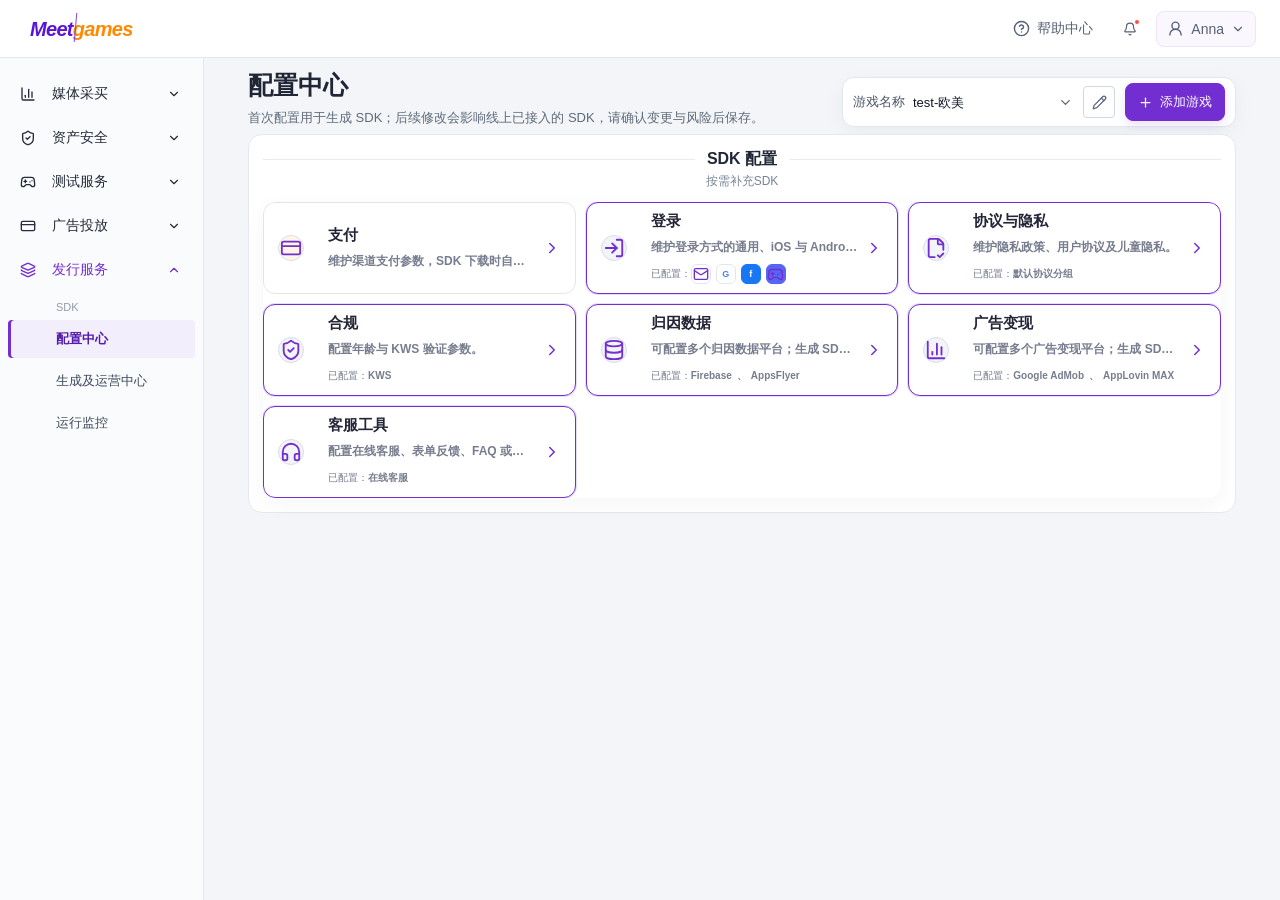
==== commit 92513539: "archive: import MeetGames SDK Demo V2.4.1 final confirmed delivery snapshot" ====
--- a/demo/index.html
+++ b/demo/index.html
@@ -1 +1 @@
-<!DOCTYPE html><html lang="zh-CN"><head><meta charSet="utf-8"/><meta name="viewport" content="width=device-width, initial-scale=1"/><link rel="preload" as="image" href="./assets/brands/android.svg"/><link rel="preload" as="image" href="./assets/brands/google-play.svg"/><link rel="stylesheet" href="./_next/static/chunks/2wk6xcp2gwzjs.css" data-precedence="next"/><link rel="preload" as="script" fetchPriority="low" href="./_next/static/chunks/311qtovt98m4l.js"/><script src="./_next/static/chunks/385zdq9jcs21p.js" async=""></script><script src="./_next/static/chunks/3m_615awxbe63.js" async=""></script><script src="./_next/static/chunks/3_0tt-9qv5d14.js" async=""></script><script src="./_next/static/chunks/turbopack-2hzzla8x71n8z.js" async=""></script><script src="./_next/static/chunks/2c3iyqbsfg6bp.js" async=""></script><script src="./_next/static/chunks/24nn151c8nclt.js" async=""></script><script src="./_next/static/chunks/0o4dtp2wnrilb.js" async=""></script><script src="./_next/static/chunks/1uxbj6ciunkfi.js?v=20260813-config-generation-54" async=""></script><title>MeetGames SDK 工具 Demo V2.5</title><meta name="description" content="配置中心、SDK生成、运营配置与 SDK 交互 Demo"/><link rel="icon" href="./icon.svg?icon.1e2ux_byo1zp2.svg" sizes="any" type="image/svg+xml"/><script src="./_next/static/chunks/0cz1d0mv5g_q7.js" noModule=""></script><link rel="stylesheet" href="./demo-country-strategy.css?v=20260813-config-generation-54"/></head><body><div hidden=""><!--$--><!--/$--></div><div class="mgp-app"><header class="mgp-topbar"><div class="mgp-brand" aria-label="MeetGames"><span>Meet</span><b>games</b></div><div class="mgp-top-actions"><button type="button"><svg xmlns="http://www.w3.org/2000/svg" width="17" height="17" viewBox="0 0 24 24" fill="none" stroke="currentColor" stroke-width="2" stroke-linecap="round" stroke-linejoin="round" class="lucide lucide-circle-question-mark" aria-hidden="true"><circle cx="12" cy="12" r="10"></circle><path d="M9.09 9a3 3 0 0 1 5.83 1c0 2-3 3-3 3"></path><path d="M12 17h.01"></path></svg>帮助中心</button><button type="button" class="mgp-icon-button" aria-label="消息通知"><svg xmlns="http://www.w3.org/2000/svg" width="18" height="18" viewBox="0 0 24 24" fill="none" stroke="currentColor" stroke-width="2" stroke-linecap="round" stroke-linejoin="round" class="lucide lucide-bell" aria-hidden="true"><path d="M10.268 21a2 2 0 0 0 3.464 0"></path><path d="M3.262 15.326A1 1 0 0 0 4 17h16a1 1 0 0 0 .74-1.673C19.41 13.956 18 12.499 18 8A6 6 0 0 0 6 8c0 4.499-1.411 5.956-2.738 7.326"></path></svg><i></i></button><button type="button" class="mgp-user"><svg xmlns="http://www.w3.org/2000/svg" width="17" height="17" viewBox="0 0 24 24" fill="none" stroke="currentColor" stroke-width="2" stroke-linecap="round" stroke-linejoin="round" class="lucide lucide-user-round" aria-hidden="true"><circle cx="12" cy="8" r="5"></circle><path d="M20 21a8 8 0 0 0-16 0"></path></svg><span>Anna</span><svg xmlns="http://www.w3.org/2000/svg" width="14" height="14" viewBox="0 0 24 24" fill="none" stroke="currentColor" stroke-width="2" stroke-linecap="round" stroke-linejoin="round" class="lucide lucide-chevron-down" aria-hidden="true"><path d="m6 9 6 6 6-6"></path></svg></button></div></header><aside class="mgp-sidebar"><div class="mgp-service-nav" aria-label="产品服务导航"><button type="button" class=""><svg xmlns="http://www.w3.org/2000/svg" width="16" height="16" viewBox="0 0 24 24" fill="none" stroke="currentColor" stroke-width="2" stroke-linecap="round" stroke-linejoin="round" class="lucide lucide-chart-column" aria-hidden="true"><path d="M3 3v16a2 2 0 0 0 2 2h16"></path><path d="M18 17V9"></path><path d="M13 17V5"></path><path d="M8 17v-3"></path></svg><span>媒体采买</span><svg xmlns="http://www.w3.org/2000/svg" width="14" height="14" viewBox="0 0 24 24" fill="none" stroke="currentColor" stroke-width="2" stroke-linecap="round" stroke-linejoin="round" class="lucide lucide-chevron-down" aria-hidden="true"><path d="m6 9 6 6 6-6"></path></svg></button><button type="button" class=""><svg xmlns="http://www.w3.org/2000/svg" width="16" height="16" viewBox="0 0 24 24" fill="none" stroke="currentColor" stroke-width="2" stroke-linecap="round" stroke-linejoin="round" class="lucide lucide-shield-check" aria-hidden="true"><path d="M20 13c0 5-3.5 7.5-7.66 8.95a1 1 0 0 1-.67-.01C7.5 20.5 4 18 4 13V6a1 1 0 0 1 1-1c2 0 4.5-1.2 6.24-2.72a1.17 1.17 0 0 1 1.52 0C14.51 3.81 17 5 19 5a1 1 0 0 1 1 1z"></path><path d="m9 12 2 2 4-4"></path></svg><span>资产安全</span><svg xmlns="http://www.w3.org/2000/svg" width="14" height="14" viewBox="0 0 24 24" fill="none" stroke="currentColor" stroke-width="2" stroke-linecap="round" stroke-linejoin="round" class="lucide lucide-chevron-down" aria-hidden="true"><path d="m6 9 6 6 6-6"></path></svg></button><button type="button" class=""><svg xmlns="http://www.w3.org/2000/svg" width="16" height="16" viewBox="0 0 24 24" fill="none" stroke="currentColor" stroke-width="2" stroke-linecap="round" stroke-linejoin="round" class="lucide lucide-gamepad2 lucide-gamepad-2" aria-hidden="true"><line x1="6" x2="10" y1="11" y2="11"></line><line x1="8" x2="8" y1="9" y2="13"></line><line x1="15" x2="15.01" y1="12" y2="12"></line><line x1="18" x2="18.01" y1="10" y2="10"></line><path d="M17.32 5H6.68a4 4 0 0 0-3.978 3.59c-.006.052-.01.101-.017.152C2.604 9.416 2 14.456 2 16a3 3 0 0 0 3 3c1 0 1.5-.5 2-1l1.414-1.414A2 2 0 0 1 9.828 16h4.344a2 2 0 0 1 1.414.586L17 18c.5.5 1 1 2 1a3 3 0 0 0 3-3c0-1.545-.604-6.584-.685-7.258-.007-.05-.011-.1-.017-.151A4 4 0 0 0 17.32 5z"></path></svg><span>测试服务</span><svg xmlns="http://www.w3.org/2000/svg" width="14" height="14" viewBox="0 0 24 24" fill="none" stroke="currentColor" stroke-width="2" stroke-linecap="round" stroke-linejoin="round" class="lucide lucide-chevron-down" aria-hidden="true"><path d="m6 9 6 6 6-6"></path></svg></button><button type="button" class=""><svg xmlns="http://www.w3.org/2000/svg" width="16" height="16" viewBox="0 0 24 24" fill="none" stroke="currentColor" stroke-width="2" stroke-linecap="round" stroke-linejoin="round" class="lucide lucide-credit-card" aria-hidden="true"><rect width="20" height="14" x="2" y="5" rx="2"></rect><line x1="2" x2="22" y1="10" y2="10"></line></svg><span>广告投放</span><svg xmlns="http://www.w3.org/2000/svg" width="14" height="14" viewBox="0 0 24 24" fill="none" stroke="currentColor" stroke-width="2" stroke-linecap="round" stroke-linejoin="round" class="lucide lucide-chevron-down" aria-hidden="true"><path d="m6 9 6 6 6-6"></path></svg></button><button type="button" class="expanded"><svg xmlns="http://www.w3.org/2000/svg" width="16" height="16" viewBox="0 0 24 24" fill="none" stroke="currentColor" stroke-width="2" stroke-linecap="round" stroke-linejoin="round" class="lucide lucide-layers" aria-hidden="true"><path d="M12.83 2.18a2 2 0 0 0-1.66 0L2.6 6.08a1 1 0 0 0 0 1.83l8.58 3.91a2 2 0 0 0 1.66 0l8.58-3.9a1 1 0 0 0 0-1.83z"></path><path d="M2 12a1 1 0 0 0 .58.91l8.6 3.91a2 2 0 0 0 1.65 0l8.58-3.9A1 1 0 0 0 22 12"></path><path d="M2 17a1 1 0 0 0 .58.91l8.6 3.91a2 2 0 0 0 1.65 0l8.58-3.9A1 1 0 0 0 22 17"></path></svg><span>发行服务</span><svg xmlns="http://www.w3.org/2000/svg" width="14" height="14" viewBox="0 0 24 24" fill="none" stroke="currentColor" stroke-width="2" stroke-linecap="round" stroke-linejoin="round" class="lucide lucide-chevron-down" aria-hidden="true"><path d="m6 9 6 6 6-6"></path></svg></button></div><div class="mgp-sidebar-group-label">SDK</div><nav aria-label="SDK主导航"><button type="button" class="active" data-nav-id="config">配置中心</button><button type="button" class="" data-nav-id="operations-plan">生成及运营中心</button><button type="button" class="" data-nav-id="ops">运行监控</button></nav></aside><main class="mgp-main"><div class="mgp-page mgp-foundation-page"><div class="mgp-page-heading"><div><h1>配置中心</h1><p>首次配置用于生成 SDK；后续修改会影响线上已接入的 SDK，请确认变更与风险后保存。</p></div><section class="mgp-foundation-toolbar mgp-foundation-toolbar-inline"><div class="mgp-foundation-toolbar-row"><label><span>游戏名称</span><select aria-label="游戏名称"><option>test-欧美</option><option>Kingdom Journey</option><option>Puzzle Harbor</option></select><svg xmlns="http://www.w3.org/2000/svg" width="15" height="15" viewBox="0 0 24 24" fill="none" stroke="currentColor" stroke-width="2" stroke-linecap="round" stroke-linejoin="round" class="lucide lucide-chevron-down" aria-hidden="true"><path d="m6 9 6 6 6-6"></path></svg></label><button type="button" class="mgp-edit-game-button" aria-label="修改当前游戏" title="修改当前游戏"><svg xmlns="http://www.w3.org/2000/svg" width="15" height="15" viewBox="0 0 24 24" fill="none" stroke="currentColor" stroke-width="2" stroke-linecap="round" stroke-linejoin="round" class="lucide lucide-pencil" aria-hidden="true"><path d="M21.174 6.812a1 1 0 0 0-3.986-3.987L3.842 16.174a2 2 0 0 0-.5.83l-1.321 4.352a.5.5 0 0 0 .623.622l4.353-1.32a2 2 0 0 0 .83-.497z"></path><path d="m15 5 4 4"></path></svg></button><button type="button" class="mgp-button primary mgp-add-game-button"><svg xmlns="http://www.w3.org/2000/svg" width="15" height="15" viewBox="0 0 24 24" fill="none" stroke="currentColor" stroke-width="2" stroke-linecap="round" stroke-linejoin="round" class="lucide lucide-plus" aria-hidden="true"><path d="M5 12h14"></path><path d="M12 5v14"></path></svg>添加游戏</button></div></section></div><div class="mgp-config-step-navigation"><div class="mgp-config-card-heading mgp-foundation-panel"><div class="mgp-config-module-heading"><h3 class="mgp-plain-section-title">SDK 配置</h3><p>按需补充SDK</p></div></div><nav class="mgp-config-tabs mgp-foundation-tabs mgp-config-step-list mgp-config-card-grid" aria-label="SDK 配置模块"><button type="button" id="config-tab-release" class="mgp-config-card   " aria-label="支付" aria-controls="config-panel-release" data-config-card="release"><span class="mgp-config-card-icon" aria-hidden="true"><svg xmlns="http://www.w3.org/2000/svg" width="22" height="22" viewBox="0 0 24 24" fill="none" stroke="currentColor" stroke-width="2" stroke-linecap="round" stroke-linejoin="round" class="lucide lucide-credit-card" aria-hidden="true"><rect width="20" height="14" x="2" y="5" rx="2"></rect><line x1="2" x2="22" y1="10" y2="10"></line></svg></span><span class="mgp-config-card-copy"><strong>支付</strong><small>配置并修改各发行渠道的支付参数。</small></span><svg xmlns="http://www.w3.org/2000/svg" width="18" height="18" viewBox="0 0 24 24" fill="none" stroke="currentColor" stroke-width="2" stroke-linecap="round" stroke-linejoin="round" class="lucide lucide-chevron-down mgp-config-card-arrow" aria-hidden="true"><path d="m6 9 6 6 6-6"></path></svg></button><button type="button" id="config-tab-login" class="mgp-config-card  configured " aria-label="登录" aria-controls="config-panel-login" data-config-card="login"><span class="mgp-config-card-icon" aria-hidden="true"><svg xmlns="http://www.w3.org/2000/svg" width="22" height="22" viewBox="0 0 24 24" fill="none" stroke="currentColor" stroke-width="2" stroke-linecap="round" stroke-linejoin="round" class="lucide lucide-log-in" aria-hidden="true"><path d="m10 17 5-5-5-5"></path><path d="M15 12H3"></path><path d="M15 3h4a2 2 0 0 1 2 2v14a2 2 0 0 1-2 2h-4"></path></svg></span><span class="mgp-config-card-copy"><strong>登录</strong><small>配置并修改游戏支持的登录方式与接入参数。</small><span class="mgp-config-card-summary"><em>已配置：</em><span class="mgp-config-card-summary-items"><span class="mgp-config-card-summary-item login" title="Email"><span class="mgp-login-brand email" aria-hidden="true"><svg xmlns="http://www.w3.org/2000/svg" width="16" height="16" viewBox="0 0 24 24" fill="none" stroke="currentColor" stroke-width="2" stroke-linecap="round" stroke-linejoin="round" class="lucide lucide-mail" aria-hidden="true"><path d="m22 7-8.991 5.727a2 2 0 0 1-2.009 0L2 7"></path><rect x="2" y="4" width="20" height="16" rx="2"></rect></svg></span></span><span class="mgp-config-card-summary-item login" title="Google"><span class="mgp-login-brand google" aria-hidden="true"><span>G</span></span></span><span class="mgp-config-card-summary-item login" title="Facebook"><span class="mgp-login-brand facebook" aria-hidden="true"><span>f</span></span></span><span class="mgp-config-card-summary-item login" title="Discord"><span class="mgp-login-brand discord" aria-hidden="true"><svg xmlns="http://www.w3.org/2000/svg" width="17" height="17" viewBox="0 0 24 24" fill="none" stroke="currentColor" stroke-width="2" stroke-linecap="round" stroke-linejoin="round" class="lucide lucide-gamepad2 lucide-gamepad-2" aria-hidden="true"><line x1="6" x2="10" y1="11" y2="11"></line><line x1="8" x2="8" y1="9" y2="13"></line><line x1="15" x2="15.01" y1="12" y2="12"></line><line x1="18" x2="18.01" y1="10" y2="10"></line><path d="M17.32 5H6.68a4 4 0 0 0-3.978 3.59c-.006.052-.01.101-.017.152C2.604 9.416 2 14.456 2 16a3 3 0 0 0 3 3c1 0 1.5-.5 2-1l1.414-1.414A2 2 0 0 1 9.828 16h4.344a2 2 0 0 1 1.414.586L17 18c.5.5 1 1 2 1a3 3 0 0 0 3-3c0-1.545-.604-6.584-.685-7.258-.007-.05-.011-.1-.017-.151A4 4 0 0 0 17.32 5z"></path></svg></span></span></span></span></span><svg xmlns="http://www.w3.org/2000/svg" width="18" height="18" viewBox="0 0 24 24" fill="none" stroke="currentColor" stroke-width="2" stroke-linecap="round" stroke-linejoin="round" class="lucide lucide-chevron-down mgp-config-card-arrow" aria-hidden="true"><path d="m6 9 6 6 6-6"></path></svg></button><button type="button" id="config-tab-agreement" class="mgp-config-card  configured " aria-label="协议与隐私" aria-controls="config-panel-agreement" data-config-card="agreement"><span class="mgp-config-card-icon" aria-hidden="true"><svg xmlns="http://www.w3.org/2000/svg" width="22" height="22" viewBox="0 0 24 24" fill="none" stroke="currentColor" stroke-width="2" stroke-linecap="round" stroke-linejoin="round" class="lucide lucide-file-check-corner" aria-hidden="true"><path d="M10.5 22H6a2 2 0 0 1-2-2V4a2 2 0 0 1 2-2h8a2.4 2.4 0 0 1 1.706.706l3.588 3.588A2.4 2.4 0 0 1 20 8v6"></path><path d="M14 2v5a1 1 0 0 0 1 1h5"></path><path d="m14 20 2 2 4-4"></path></svg></span><span class="mgp-config-card-copy"><strong>协议与隐私</strong><small>配置并修改用户协议、隐私政策与儿童隐私。</small><span class="mgp-config-card-summary"><em>已配置：</em><span class="mgp-config-card-summary-items"><span class="mgp-config-card-summary-item text" title="默认协议分组">默认协议分组</span></span></span></span><svg xmlns="http://www.w3.org/2000/svg" width="18" height="18" viewBox="0 0 24 24" fill="none" stroke="currentColor" stroke-width="2" stroke-linecap="round" stroke-linejoin="round" class="lucide lucide-chevron-down mgp-config-card-arrow" aria-hidden="true"><path d="m6 9 6 6 6-6"></path></svg></button><button type="button" id="config-tab-compliance" class="mgp-config-card  configured " aria-label="合规" aria-controls="config-panel-compliance" data-config-card="compliance"><span class="mgp-config-card-icon" aria-hidden="true"><svg xmlns="http://www.w3.org/2000/svg" width="22" height="22" viewBox="0 0 24 24" fill="none" stroke="currentColor" stroke-width="2" stroke-linecap="round" stroke-linejoin="round" class="lucide lucide-shield-check" aria-hidden="true"><path d="M20 13c0 5-3.5 7.5-7.66 8.95a1 1 0 0 1-.67-.01C7.5 20.5 4 18 4 13V6a1 1 0 0 1 1-1c2 0 4.5-1.2 6.24-2.72a1.17 1.17 0 0 1 1.52 0C14.51 3.81 17 5 19 5a1 1 0 0 1 1 1z"></path><path d="m9 12 2 2 4-4"></path></svg></span><span class="mgp-config-card-copy"><strong>合规</strong><small>配置并修改年龄判断与 KWS 未成年人验证。</small><span class="mgp-config-card-summary"><em>已配置：</em><span class="mgp-config-card-summary-items"><span class="mgp-config-card-summary-item text" title="KWS">KWS</span></span></span></span><svg xmlns="http://www.w3.org/2000/svg" width="18" height="18" viewBox="0 0 24 24" fill="none" stroke="currentColor" stroke-width="2" stroke-linecap="round" stroke-linejoin="round" class="lucide lucide-chevron-down mgp-config-card-arrow" aria-hidden="true"><path d="m6 9 6 6 6-6"></path></svg></button><button type="button" id="config-tab-data" class="mgp-config-card  configured " aria-label="归因数据" aria-controls="config-panel-data" data-config-card="data"><span class="mgp-config-card-icon" aria-hidden="true"><svg xmlns="http://www.w3.org/2000/svg" width="22" height="22" viewBox="0 0 24 24" fill="none" stroke="currentColor" stroke-width="2" stroke-linecap="round" stroke-linejoin="round" class="lucide lucide-database" aria-hidden="true"><ellipse cx="12" cy="5" rx="9" ry="3"></ellipse><path d="M3 5V19A9 3 0 0 0 21 19V5"></path><path d="M3 12A9 3 0 0 0 21 12"></path></svg></span><span class="mgp-config-card-copy"><strong>归因数据</strong><small>配置并修改 Firebase、AppsFlyer、Adjust 归因平台。</small><span class="mgp-config-card-summary"><em>已配置：</em><span class="mgp-config-card-summary-items"><span class="mgp-config-card-summary-item text" title="Firebase">Firebase</span><span class="mgp-config-card-summary-item text" title="AppsFlyer">AppsFlyer</span></span></span></span><svg xmlns="http://www.w3.org/2000/svg" width="18" height="18" viewBox="0 0 24 24" fill="none" stroke="currentColor" stroke-width="2" stroke-linecap="round" stroke-linejoin="round" class="lucide lucide-chevron-down mgp-config-card-arrow" aria-hidden="true"><path d="m6 9 6 6 6-6"></path></svg></button><button type="button" id="config-tab-advertising" class="mgp-config-card  configured " aria-label="广告变现" aria-controls="config-panel-advertising" data-config-card="advertising"><span class="mgp-config-card-icon" aria-hidden="true"><svg xmlns="http://www.w3.org/2000/svg" width="22" height="22" viewBox="0 0 24 24" fill="none" stroke="currentColor" stroke-width="2" stroke-linecap="round" stroke-linejoin="round" class="lucide lucide-chart-column" aria-hidden="true"><path d="M3 3v16a2 2 0 0 0 2 2h16"></path><path d="M18 17V9"></path><path d="M13 17V5"></path><path d="M8 17v-3"></path></svg></span><span class="mgp-config-card-copy"><strong>广告变现</strong><small>配置并修改 AdMob、AppLovin MAX 广告平台。</small><span class="mgp-config-card-summary"><em>已配置：</em><span class="mgp-config-card-summary-items"><span class="mgp-config-card-summary-item text" title="Google AdMob">Google AdMob</span><span class="mgp-config-card-summary-item text" title="AppLovin MAX">AppLovin MAX</span></span></span></span><svg xmlns="http://www.w3.org/2000/svg" width="18" height="18" viewBox="0 0 24 24" fill="none" stroke="currentColor" stroke-width="2" stroke-linecap="round" stroke-linejoin="round" class="lucide lucide-chevron-down mgp-config-card-arrow" aria-hidden="true"><path d="m6 9 6 6 6-6"></path></svg></button><button type="button" id="config-tab-support" class="mgp-config-card  configured " aria-label="客服工具" aria-controls="config-panel-support" data-config-card="support"><span class="mgp-config-card-icon" aria-hidden="true"><svg xmlns="http://www.w3.org/2000/svg" width="22" height="22" viewBox="0 0 24 24" fill="none" stroke="currentColor" stroke-width="2" stroke-linecap="round" stroke-linejoin="round" class="lucide lucide-headphones" aria-hidden="true"><path d="M3 14h3a2 2 0 0 1 2 2v3a2 2 0 0 1-2 2H5a2 2 0 0 1-2-2v-7a9 9 0 0 1 18 0v7a2 2 0 0 1-2 2h-1a2 2 0 0 1-2-2v-3a2 2 0 0 1 2-2h3"></path></svg></span><span class="mgp-config-card-copy"><strong>客服工具</strong><small>配置并修改在线客服、反馈表单、FAQ 或智能客服。</small><span class="mgp-config-card-summary"><em>已配置：</em><span class="mgp-config-card-summary-items"><span class="mgp-config-card-summary-item text" title="在线客服">在线客服</span></span></span></span><svg xmlns="http://www.w3.org/2000/svg" width="18" height="18" viewBox="0 0 24 24" fill="none" stroke="currentColor" stroke-width="2" stroke-linecap="round" stroke-linejoin="round" class="lucide lucide-chevron-down mgp-config-card-arrow" aria-hidden="true"><path d="m6 9 6 6 6-6"></path></svg></button></nav></div></div></main></div><!--$--><!--/$--><script src="./_next/static/chunks/311qtovt98m4l.js" id="_R_" async=""></script><script>(self.__next_f=self.__next_f||[]).push([0])</script><script>self.__next_f.push([1,"1:\"$Sreact.fragment\"\n2:I[86197,[\"./_next/static/chunks/2c3iyqbsfg6bp.js\",\"./_next/static/chunks/24nn151c8nclt.js\"],\"default\"]\n3:I[91240,[\"./_next/static/chunks/2c3iyqbsfg6bp.js\",\"./_next/static/chunks/24nn151c8nclt.js\"],\"default\"]\n4:I[22035,[\"./_next/static/chunks/2c3iyqbsfg6bp.js\",\"./_next/static/chunks/24nn151c8nclt.js\",\"./_next/static/chunks/0o4dtp2wnrilb.js\",\"./_next/static/chunks/1uxbj6ciunkfi.js?v=20260813-config-generation-54\"],\"default\"]\n5:I[9678,[\"./_next/static/chunks/2c3iyqbsfg6bp.js\",\"./_next/static/chunks/24nn151c8nclt.js\"],\"OutletBoundary\"]\n6:\"$Sreact.suspense\"\n8:I[9678,[\"./_next/static/chunks/2c3iyqbsfg6bp.js\",\"./_next/static/chunks/24nn151c8nclt.js\"],\"ViewportBoundary\"]\na:I[9678,[\"./_next/static/chunks/2c3iyqbsfg6bp.js\",\"./_next/static/chunks/24nn151c8nclt.js\"],\"MetadataBoundary\"]\nc:I[34178,[\"./_next/static/chunks/2c3iyqbsfg6bp.js\",\"./_next/static/chunks/24nn151c8nclt.js\"],\"default\",1]\n:HL[\"./_next/static/chunks/2wk6xcp2gwzjs.css\",\"style\"]\n"])</script><script>self.__next_f.push([1,"0:{\"P\":null,\"c\":[\"\",\"\"],\"q\":\"\",\"i\":false,\"f\":[[[\"\",{\"children\":[\"__PAGE__\",{}]},\"$undefined\",\"$undefined\",16],[[\"$\",\"$1\",\"c\",{\"children\":[[[\"$\",\"link\",\"0\",{\"rel\":\"stylesheet\",\"href\":\"./_next/static/chunks/2wk6xcp2gwzjs.css\",\"precedence\":\"next\",\"crossOrigin\":\"$undefined\",\"nonce\":\"$undefined\"}],[\"$\",\"script\",\"script-0\",{\"src\":\"./_next/static/chunks/2c3iyqbsfg6bp.js\",\"async\":true,\"nonce\":\"$undefined\"}],[\"$\",\"script\",\"script-1\",{\"src\":\"./_next/static/chunks/24nn151c8nclt.js\",\"async\":true,\"nonce\":\"$undefined\"}]],[\"$\",\"html\",null,{\"lang\":\"zh-CN\",\"children\":[\"$\",\"body\",null,{\"children\":[\"$\",\"$L2\",null,{\"parallelRouterKey\":\"children\",\"error\":\"$undefined\",\"errorStyles\":\"$undefined\",\"errorScripts\":\"$undefined\",\"template\":[\"$\",\"$L3\",null,{}],\"templateStyles\":\"$undefined\",\"templateScripts\":\"$undefined\",\"notFound\":[[[\"$\",\"title\",null,{\"children\":\"404: This page could not be found.\"}],[\"$\",\"div\",null,{\"style\":{\"fontFamily\":\"system-ui,\\\"Segoe UI\\\",Roboto,Helvetica,Arial,sans-serif,\\\"Apple Color Emoji\\\",\\\"Segoe UI Emoji\\\"\",\"height\":\"100vh\",\"textAlign\":\"center\",\"display\":\"flex\",\"flexDirection\":\"column\",\"alignItems\":\"center\",\"justifyContent\":\"center\"},\"children\":[\"$\",\"div\",null,{\"children\":[[\"$\",\"style\",null,{\"dangerouslySetInnerHTML\":{\"__html\":\"body{color:#000;background:#fff;margin:0}.next-error-h1{border-right:1px solid rgba(0,0,0,.3)}@media (prefers-color-scheme:dark){body{color:#fff;background:#000}.next-error-h1{border-right:1px solid rgba(255,255,255,.3)}}\"}}],[\"$\",\"h1\",null,{\"className\":\"next-error-h1\",\"style\":{\"display\":\"inline-block\",\"margin\":\"0 20px 0 0\",\"padding\":\"0 23px 0 0\",\"fontSize\":24,\"fontWeight\":500,\"verticalAlign\":\"top\",\"lineHeight\":\"49px\"},\"children\":404}],[\"$\",\"div\",null,{\"style\":{\"display\":\"inline-block\"},\"children\":[\"$\",\"h2\",null,{\"style\":{\"fontSize\":14,\"fontWeight\":400,\"lineHeight\":\"49px\",\"margin\":0},\"children\":\"This page could not be found.\"}]}]]}]}]],[]],\"forbidden\":\"$undefined\",\"unauthorized\":\"$undefined\"}]}]}]]}],{\"children\":[[\"$\",\"$1\",\"c\",{\"children\":[[\"$\",\"$L4\",null,{}],[[\"$\",\"script\",\"script-0\",{\"src\":\"./_next/static/chunks/0o4dtp2wnrilb.js\",\"async\":true,\"nonce\":\"$undefined\"}],[\"$\",\"script\",\"script-1\",{\"src\":\"./_next/static/chunks/1uxbj6ciunkfi.js?v=20260813-config-generation-54\",\"async\":true,\"nonce\":\"$undefined\"}]],[\"$\",\"$L5\",null,{\"children\":[\"$\",\"$6\",null,{\"name\":\"Next.MetadataOutlet\",\"children\":\"$@7\"}]}]]}],{},null,false,null]},null,false,null],[\"$\",\"$1\",\"h\",{\"children\":[null,[\"$\",\"$L8\",null,{\"children\":\"$L9\"}],[\"$\",\"div\",null,{\"hidden\":true,\"children\":[\"$\",\"$La\",null,{\"children\":[\"$\",\"$6\",null,{\"name\":\"Next.Metadata\",\"children\":\"$Lb\"}]}]}],null]}],false]],\"m\":\"$undefined\",\"G\":[\"$c\",[[\"$\",\"link\",\"0\",{\"rel\":\"stylesheet\",\"href\":\"./_next/static/chunks/2wk6xcp2gwzjs.css\",\"precedence\":\"next\",\"crossOrigin\":\"$undefined\",\"nonce\":\"$undefined\"}]]],\"S\":true,\"h\":null,\"s\":\"$undefined\",\"l\":\"$undefined\",\"p\":\"$undefined\",\"d\":\"$undefined\",\"b\":\"GeeUS-V2cklZd-PxiyJpv\"}\n"])</script><script>self.__next_f.push([1,"9:[[\"$\",\"meta\",\"0\",{\"charSet\":\"utf-8\"}],[\"$\",\"meta\",\"1\",{\"name\":\"viewport\",\"content\":\"width=device-width, initial-scale=1\"}]]\n"])</script><script>self.__next_f.push([1,"d:I[85709,[\"./_next/static/chunks/2c3iyqbsfg6bp.js\",\"./_next/static/chunks/24nn151c8nclt.js\"],\"IconMark\"]\n7:null\nb:[[\"$\",\"title\",\"0\",{\"children\":\"MeetGames SDK 工具 Demo V2.5\"}],[\"$\",\"meta\",\"1\",{\"name\":\"description\",\"content\":\"配置中心、SDK生成、运营配置与 SDK 交互 Demo\"}],[\"$\",\"link\",\"2\",{\"rel\":\"icon\",\"href\":\"./icon.svg?icon.1e2ux_byo1zp2.svg\",\"sizes\":\"any\",\"type\":\"image/svg+xml\"}],[\"$\",\"$Ld\",\"3\",{}]]\n"])</script><script src="./demo-country-strategy.js?v=20260813-config-generation-54" defer></script></body></html>
+<!DOCTYPE html><html lang="zh-CN"><head><meta charSet="utf-8"/><meta name="viewport" content="width=device-width, initial-scale=1"/><link rel="preload" as="image" href="./assets/brands/android.svg"/><link rel="preload" as="image" href="./assets/brands/google-play.svg"/><link rel="stylesheet" href="./_next/static/chunks/2wk6xcp2gwzjs.css" data-precedence="next"/><link rel="preload" as="script" fetchPriority="low" href="./_next/static/chunks/311qtovt98m4l.js"/><script src="./_next/static/chunks/385zdq9jcs21p.js" async=""></script><script src="./_next/static/chunks/3m_615awxbe63.js" async=""></script><script src="./_next/static/chunks/3_0tt-9qv5d14.js" async=""></script><script src="./_next/static/chunks/turbopack-2hzzla8x71n8z.js" async=""></script><script src="./_next/static/chunks/2c3iyqbsfg6bp.js" async=""></script><script src="./_next/static/chunks/24nn151c8nclt.js" async=""></script><script src="./_next/static/chunks/0o4dtp2wnrilb.js" async=""></script><script src="./_next/static/chunks/1uxbj6ciunkfi.js?v=20260818-v24-multi-package-55" async=""></script><title>MeetGames SDK 工具 Demo V2.4.1</title><meta name="description" content="配置中心、SDK生成、运营配置与 SDK 交互 Demo"/><link rel="icon" href="./icon.svg?icon.1e2ux_byo1zp2.svg" sizes="any" type="image/svg+xml"/><script src="./_next/static/chunks/0cz1d0mv5g_q7.js" noModule=""></script><link rel="stylesheet" href="./demo-country-strategy.css?v=20260818-v24-multi-package-55"/></head><body><div hidden=""><!--$--><!--/$--></div><div class="mgp-app"><header class="mgp-topbar"><div class="mgp-brand" aria-label="MeetGames"><span>Meet</span><b>games</b></div><div class="mgp-top-actions"><button type="button"><svg xmlns="http://www.w3.org/2000/svg" width="17" height="17" viewBox="0 0 24 24" fill="none" stroke="currentColor" stroke-width="2" stroke-linecap="round" stroke-linejoin="round" class="lucide lucide-circle-question-mark" aria-hidden="true"><circle cx="12" cy="12" r="10"></circle><path d="M9.09 9a3 3 0 0 1 5.83 1c0 2-3 3-3 3"></path><path d="M12 17h.01"></path></svg>帮助中心</button><button type="button" class="mgp-icon-button" aria-label="消息通知"><svg xmlns="http://www.w3.org/2000/svg" width="18" height="18" viewBox="0 0 24 24" fill="none" stroke="currentColor" stroke-width="2" stroke-linecap="round" stroke-linejoin="round" class="lucide lucide-bell" aria-hidden="true"><path d="M10.268 21a2 2 0 0 0 3.464 0"></path><path d="M3.262 15.326A1 1 0 0 0 4 17h16a1 1 0 0 0 .74-1.673C19.41 13.956 18 12.499 18 8A6 6 0 0 0 6 8c0 4.499-1.411 5.956-2.738 7.326"></path></svg><i></i></button><button type="button" class="mgp-user"><svg xmlns="http://www.w3.org/2000/svg" width="17" height="17" viewBox="0 0 24 24" fill="none" stroke="currentColor" stroke-width="2" stroke-linecap="round" stroke-linejoin="round" class="lucide lucide-user-round" aria-hidden="true"><circle cx="12" cy="8" r="5"></circle><path d="M20 21a8 8 0 0 0-16 0"></path></svg><span>Anna</span><svg xmlns="http://www.w3.org/2000/svg" width="14" height="14" viewBox="0 0 24 24" fill="none" stroke="currentColor" stroke-width="2" stroke-linecap="round" stroke-linejoin="round" class="lucide lucide-chevron-down" aria-hidden="true"><path d="m6 9 6 6 6-6"></path></svg></button></div></header><aside class="mgp-sidebar"><div class="mgp-service-nav" aria-label="产品服务导航"><button type="button" class=""><svg xmlns="http://www.w3.org/2000/svg" width="16" height="16" viewBox="0 0 24 24" fill="none" stroke="currentColor" stroke-width="2" stroke-linecap="round" stroke-linejoin="round" class="lucide lucide-chart-column" aria-hidden="true"><path d="M3 3v16a2 2 0 0 0 2 2h16"></path><path d="M18 17V9"></path><path d="M13 17V5"></path><path d="M8 17v-3"></path></svg><span>媒体采买</span><svg xmlns="http://www.w3.org/2000/svg" width="14" height="14" viewBox="0 0 24 24" fill="none" stroke="currentColor" stroke-width="2" stroke-linecap="round" stroke-linejoin="round" class="lucide lucide-chevron-down" aria-hidden="true"><path d="m6 9 6 6 6-6"></path></svg></button><button type="button" class=""><svg xmlns="http://www.w3.org/2000/svg" width="16" height="16" viewBox="0 0 24 24" fill="none" stroke="currentColor" stroke-width="2" stroke-linecap="round" stroke-linejoin="round" class="lucide lucide-shield-check" aria-hidden="true"><path d="M20 13c0 5-3.5 7.5-7.66 8.95a1 1 0 0 1-.67-.01C7.5 20.5 4 18 4 13V6a1 1 0 0 1 1-1c2 0 4.5-1.2 6.24-2.72a1.17 1.17 0 0 1 1.52 0C14.51 3.81 17 5 19 5a1 1 0 0 1 1 1z"></path><path d="m9 12 2 2 4-4"></path></svg><span>资产安全</span><svg xmlns="http://www.w3.org/2000/svg" width="14" height="14" viewBox="0 0 24 24" fill="none" stroke="currentColor" stroke-width="2" stroke-linecap="round" stroke-linejoin="round" class="lucide lucide-chevron-down" aria-hidden="true"><path d="m6 9 6 6 6-6"></path></svg></button><button type="button" class=""><svg xmlns="http://www.w3.org/2000/svg" width="16" height="16" viewBox="0 0 24 24" fill="none" stroke="currentColor" stroke-width="2" stroke-linecap="round" stroke-linejoin="round" class="lucide lucide-gamepad2 lucide-gamepad-2" aria-hidden="true"><line x1="6" x2="10" y1="11" y2="11"></line><line x1="8" x2="8" y1="9" y2="13"></line><line x1="15" x2="15.01" y1="12" y2="12"></line><line x1="18" x2="18.01" y1="10" y2="10"></line><path d="M17.32 5H6.68a4 4 0 0 0-3.978 3.59c-.006.052-.01.101-.017.152C2.604 9.416 2 14.456 2 16a3 3 0 0 0 3 3c1 0 1.5-.5 2-1l1.414-1.414A2 2 0 0 1 9.828 16h4.344a2 2 0 0 1 1.414.586L17 18c.5.5 1 1 2 1a3 3 0 0 0 3-3c0-1.545-.604-6.584-.685-7.258-.007-.05-.011-.1-.017-.151A4 4 0 0 0 17.32 5z"></path></svg><span>测试服务</span><svg xmlns="http://www.w3.org/2000/svg" width="14" height="14" viewBox="0 0 24 24" fill="none" stroke="currentColor" stroke-width="2" stroke-linecap="round" stroke-linejoin="round" class="lucide lucide-chevron-down" aria-hidden="true"><path d="m6 9 6 6 6-6"></path></svg></button><button type="button" class=""><svg xmlns="http://www.w3.org/2000/svg" width="16" height="16" viewBox="0 0 24 24" fill="none" stroke="currentColor" stroke-width="2" stroke-linecap="round" stroke-linejoin="round" class="lucide lucide-credit-card" aria-hidden="true"><rect width="20" height="14" x="2" y="5" rx="2"></rect><line x1="2" x2="22" y1="10" y2="10"></line></svg><span>广告投放</span><svg xmlns="http://www.w3.org/2000/svg" width="14" height="14" viewBox="0 0 24 24" fill="none" stroke="currentColor" stroke-width="2" stroke-linecap="round" stroke-linejoin="round" class="lucide lucide-chevron-down" aria-hidden="true"><path d="m6 9 6 6 6-6"></path></svg></button><button type="button" class="expanded"><svg xmlns="http://www.w3.org/2000/svg" width="16" height="16" viewBox="0 0 24 24" fill="none" stroke="currentColor" stroke-width="2" stroke-linecap="round" stroke-linejoin="round" class="lucide lucide-layers" aria-hidden="true"><path d="M12.83 2.18a2 2 0 0 0-1.66 0L2.6 6.08a1 1 0 0 0 0 1.83l8.58 3.91a2 2 0 0 0 1.66 0l8.58-3.9a1 1 0 0 0 0-1.83z"></path><path d="M2 12a1 1 0 0 0 .58.91l8.6 3.91a2 2 0 0 0 1.65 0l8.58-3.9A1 1 0 0 0 22 12"></path><path d="M2 17a1 1 0 0 0 .58.91l8.6 3.91a2 2 0 0 0 1.65 0l8.58-3.9A1 1 0 0 0 22 17"></path></svg><span>发行服务</span><svg xmlns="http://www.w3.org/2000/svg" width="14" height="14" viewBox="0 0 24 24" fill="none" stroke="currentColor" stroke-width="2" stroke-linecap="round" stroke-linejoin="round" class="lucide lucide-chevron-down" aria-hidden="true"><path d="m6 9 6 6 6-6"></path></svg></button></div><div class="mgp-sidebar-group-label">SDK</div><nav aria-label="SDK主导航"><button type="button" class="active" data-nav-id="config">配置中心</button><button type="button" class="" data-nav-id="operations-plan">生成及运营中心</button><button type="button" class="" data-nav-id="ops">运行监控</button></nav></aside><main class="mgp-main"><div class="mgp-page mgp-foundation-page"><div class="mgp-page-heading"><div><h1>配置中心</h1><p>首次配置用于生成 SDK；后续修改会影响线上已接入的 SDK，请确认变更与风险后保存。</p></div><section class="mgp-foundation-toolbar mgp-foundation-toolbar-inline"><div class="mgp-foundation-toolbar-row"><label><span>游戏名称</span><select aria-label="游戏名称"><option>test-欧美</option><option>Kingdom Journey</option><option>Puzzle Harbor</option></select><svg xmlns="http://www.w3.org/2000/svg" width="15" height="15" viewBox="0 0 24 24" fill="none" stroke="currentColor" stroke-width="2" stroke-linecap="round" stroke-linejoin="round" class="lucide lucide-chevron-down" aria-hidden="true"><path d="m6 9 6 6 6-6"></path></svg></label><button type="button" class="mgp-edit-game-button" aria-label="修改当前游戏" title="修改当前游戏"><svg xmlns="http://www.w3.org/2000/svg" width="15" height="15" viewBox="0 0 24 24" fill="none" stroke="currentColor" stroke-width="2" stroke-linecap="round" stroke-linejoin="round" class="lucide lucide-pencil" aria-hidden="true"><path d="M21.174 6.812a1 1 0 0 0-3.986-3.987L3.842 16.174a2 2 0 0 0-.5.83l-1.321 4.352a.5.5 0 0 0 .623.622l4.353-1.32a2 2 0 0 0 .83-.497z"></path><path d="m15 5 4 4"></path></svg></button><button type="button" class="mgp-button primary mgp-add-game-button"><svg xmlns="http://www.w3.org/2000/svg" width="15" height="15" viewBox="0 0 24 24" fill="none" stroke="currentColor" stroke-width="2" stroke-linecap="round" stroke-linejoin="round" class="lucide lucide-plus" aria-hidden="true"><path d="M5 12h14"></path><path d="M12 5v14"></path></svg>添加游戏</button></div></section></div><div class="mgp-config-step-navigation"><div class="mgp-config-card-heading mgp-foundation-panel"><div class="mgp-config-module-heading"><h3 class="mgp-plain-section-title">SDK 配置</h3><p>按需补充SDK</p></div></div><nav class="mgp-config-tabs mgp-foundation-tabs mgp-config-step-list mgp-config-card-grid" aria-label="SDK 配置模块"><button type="button" id="config-tab-release" class="mgp-config-card   " aria-label="支付" aria-controls="config-panel-release" data-config-card="release"><span class="mgp-config-card-icon" aria-hidden="true"><svg xmlns="http://www.w3.org/2000/svg" width="22" height="22" viewBox="0 0 24 24" fill="none" stroke="currentColor" stroke-width="2" stroke-linecap="round" stroke-linejoin="round" class="lucide lucide-credit-card" aria-hidden="true"><rect width="20" height="14" x="2" y="5" rx="2"></rect><line x1="2" x2="22" y1="10" y2="10"></line></svg></span><span class="mgp-config-card-copy"><strong>支付</strong><small>维护渠道支付参数，SDK 下载时自动引用。</small></span><svg xmlns="http://www.w3.org/2000/svg" width="18" height="18" viewBox="0 0 24 24" fill="none" stroke="currentColor" stroke-width="2" stroke-linecap="round" stroke-linejoin="round" class="lucide lucide-chevron-down mgp-config-card-arrow" aria-hidden="true"><path d="m6 9 6 6 6-6"></path></svg></button><button type="button" id="config-tab-login" class="mgp-config-card  configured " aria-label="登录" aria-controls="config-panel-login" data-config-card="login"><span class="mgp-config-card-icon" aria-hidden="true"><svg xmlns="http://www.w3.org/2000/svg" width="22" height="22" viewBox="0 0 24 24" fill="none" stroke="currentColor" stroke-width="2" stroke-linecap="round" stroke-linejoin="round" class="lucide lucide-log-in" aria-hidden="true"><path d="m10 17 5-5-5-5"></path><path d="M15 12H3"></path><path d="M15 3h4a2 2 0 0 1 2 2v14a2 2 0 0 1-2 2h-4"></path></svg></span><span class="mgp-config-card-copy"><strong>登录</strong><small>维护登录方式的通用、iOS 与 Android 参数。</small><span class="mgp-config-card-summary"><em>已配置：</em><span class="mgp-config-card-summary-items"><span class="mgp-config-card-summary-item login" title="Email"><span class="mgp-login-brand email" aria-hidden="true"><svg xmlns="http://www.w3.org/2000/svg" width="16" height="16" viewBox="0 0 24 24" fill="none" stroke="currentColor" stroke-width="2" stroke-linecap="round" stroke-linejoin="round" class="lucide lucide-mail" aria-hidden="true"><path d="m22 7-8.991 5.727a2 2 0 0 1-2.009 0L2 7"></path><rect x="2" y="4" width="20" height="16" rx="2"></rect></svg></span></span><span class="mgp-config-card-summary-item login" title="Google"><span class="mgp-login-brand google" aria-hidden="true"><span>G</span></span></span><span class="mgp-config-card-summary-item login" title="Facebook"><span class="mgp-login-brand facebook" aria-hidden="true"><span>f</span></span></span><span class="mgp-config-card-summary-item login" title="Discord"><span class="mgp-login-brand discord" aria-hidden="true"><svg xmlns="http://www.w3.org/2000/svg" width="17" height="17" viewBox="0 0 24 24" fill="none" stroke="currentColor" stroke-width="2" stroke-linecap="round" stroke-linejoin="round" class="lucide lucide-gamepad2 lucide-gamepad-2" aria-hidden="true"><line x1="6" x2="10" y1="11" y2="11"></line><line x1="8" x2="8" y1="9" y2="13"></line><line x1="15" x2="15.01" y1="12" y2="12"></line><line x1="18" x2="18.01" y1="10" y2="10"></line><path d="M17.32 5H6.68a4 4 0 0 0-3.978 3.59c-.006.052-.01.101-.017.152C2.604 9.416 2 14.456 2 16a3 3 0 0 0 3 3c1 0 1.5-.5 2-1l1.414-1.414A2 2 0 0 1 9.828 16h4.344a2 2 0 0 1 1.414.586L17 18c.5.5 1 1 2 1a3 3 0 0 0 3-3c0-1.545-.604-6.584-.685-7.258-.007-.05-.011-.1-.017-.151A4 4 0 0 0 17.32 5z"></path></svg></span></span></span></span></span><svg xmlns="http://www.w3.org/2000/svg" width="18" height="18" viewBox="0 0 24 24" fill="none" stroke="currentColor" stroke-width="2" stroke-linecap="round" stroke-linejoin="round" class="lucide lucide-chevron-down mgp-config-card-arrow" aria-hidden="true"><path d="m6 9 6 6 6-6"></path></svg></button><button type="button" id="config-tab-agreement" class="mgp-config-card  configured " aria-label="协议与隐私" aria-controls="config-panel-agreement" data-config-card="agreement"><span class="mgp-config-card-icon" aria-hidden="true"><svg xmlns="http://www.w3.org/2000/svg" width="22" height="22" viewBox="0 0 24 24" fill="none" stroke="currentColor" stroke-width="2" stroke-linecap="round" stroke-linejoin="round" class="lucide lucide-file-check-corner" aria-hidden="true"><path d="M10.5 22H6a2 2 0 0 1-2-2V4a2 2 0 0 1 2-2h8a2.4 2.4 0 0 1 1.706.706l3.588 3.588A2.4 2.4 0 0 1 20 8v6"></path><path d="M14 2v5a1 1 0 0 0 1 1h5"></path><path d="m14 20 2 2 4-4"></path></svg></span><span class="mgp-config-card-copy"><strong>协议与隐私</strong><small>维护隐私政策、用户协议及儿童隐私。</small><span class="mgp-config-card-summary"><em>已配置：</em><span class="mgp-config-card-summary-items"><span class="mgp-config-card-summary-item text" title="默认协议分组">默认协议分组</span></span></span></span><svg xmlns="http://www.w3.org/2000/svg" width="18" height="18" viewBox="0 0 24 24" fill="none" stroke="currentColor" stroke-width="2" stroke-linecap="round" stroke-linejoin="round" class="lucide lucide-chevron-down mgp-config-card-arrow" aria-hidden="true"><path d="m6 9 6 6 6-6"></path></svg></button><button type="button" id="config-tab-compliance" class="mgp-config-card  configured " aria-label="合规" aria-controls="config-panel-compliance" data-config-card="compliance"><span class="mgp-config-card-icon" aria-hidden="true"><svg xmlns="http://www.w3.org/2000/svg" width="22" height="22" viewBox="0 0 24 24" fill="none" stroke="currentColor" stroke-width="2" stroke-linecap="round" stroke-linejoin="round" class="lucide lucide-shield-check" aria-hidden="true"><path d="M20 13c0 5-3.5 7.5-7.66 8.95a1 1 0 0 1-.67-.01C7.5 20.5 4 18 4 13V6a1 1 0 0 1 1-1c2 0 4.5-1.2 6.24-2.72a1.17 1.17 0 0 1 1.52 0C14.51 3.81 17 5 19 5a1 1 0 0 1 1 1z"></path><path d="m9 12 2 2 4-4"></path></svg></span><span class="mgp-config-card-copy"><strong>合规</strong><small>配置年龄与 KWS 验证参数。</small><span class="mgp-config-card-summary"><em>已配置：</em><span class="mgp-config-card-summary-items"><span class="mgp-config-card-summary-item text" title="KWS">KWS</span></span></span></span><svg xmlns="http://www.w3.org/2000/svg" width="18" height="18" viewBox="0 0 24 24" fill="none" stroke="currentColor" stroke-width="2" stroke-linecap="round" stroke-linejoin="round" class="lucide lucide-chevron-down mgp-config-card-arrow" aria-hidden="true"><path d="m6 9 6 6 6-6"></path></svg></button><button type="button" id="config-tab-data" class="mgp-config-card   " aria-label="归因数据" aria-controls="config-panel-data" data-config-card="data"><span class="mgp-config-card-icon" aria-hidden="true"><svg xmlns="http://www.w3.org/2000/svg" width="22" height="22" viewBox="0 0 24 24" fill="none" stroke="currentColor" stroke-width="2" stroke-linecap="round" stroke-linejoin="round" class="lucide lucide-database" aria-hidden="true"><ellipse cx="12" cy="5" rx="9" ry="3"></ellipse><path d="M3 5V19A9 3 0 0 0 21 19V5"></path><path d="M3 12A9 3 0 0 0 21 12"></path></svg></span><span class="mgp-config-card-copy"><strong>归因数据</strong><small>可配置多个归因数据平台；生成 SDK 时 AppsFlyer 与 Adjust 仅支持二选一。</small><span class="mgp-config-card-summary"><em>已配置：</em><span class="mgp-config-card-summary-items"><span class="mgp-config-card-summary-item text" title="Firebase">Firebase</span><span class="mgp-config-card-summary-item text" title="AppsFlyer">AppsFlyer</span></span></span></span><svg xmlns="http://www.w3.org/2000/svg" width="18" height="18" viewBox="0 0 24 24" fill="none" stroke="currentColor" stroke-width="2" stroke-linecap="round" stroke-linejoin="round" class="lucide lucide-chevron-down mgp-config-card-arrow" aria-hidden="true"><path d="m6 9 6 6 6-6"></path></svg></button><button type="button" id="config-tab-advertising" class="mgp-config-card  configured " aria-label="广告变现" aria-controls="config-panel-advertising" data-config-card="advertising"><span class="mgp-config-card-icon" aria-hidden="true"><svg xmlns="http://www.w3.org/2000/svg" width="22" height="22" viewBox="0 0 24 24" fill="none" stroke="currentColor" stroke-width="2" stroke-linecap="round" stroke-linejoin="round" class="lucide lucide-chart-column" aria-hidden="true"><path d="M3 3v16a2 2 0 0 0 2 2h16"></path><path d="M18 17V9"></path><path d="M13 17V5"></path><path d="M8 17v-3"></path></svg></span><span class="mgp-config-card-copy"><strong>广告变现</strong><small>可配置多个广告变现平台；生成 SDK 时仅能选择其中一个平台。</small><span class="mgp-config-card-summary"><em>已配置：</em><span class="mgp-config-card-summary-items"><span class="mgp-config-card-summary-item text" title="Google AdMob">Google AdMob</span><span class="mgp-config-card-summary-item text" title="AppLovin MAX">AppLovin MAX</span></span></span></span><svg xmlns="http://www.w3.org/2000/svg" width="18" height="18" viewBox="0 0 24 24" fill="none" stroke="currentColor" stroke-width="2" stroke-linecap="round" stroke-linejoin="round" class="lucide lucide-chevron-down mgp-config-card-arrow" aria-hidden="true"><path d="m6 9 6 6 6-6"></path></svg></button><button type="button" id="config-tab-support" class="mgp-config-card  configured " aria-label="客服工具" aria-controls="config-panel-support" data-config-card="support"><span class="mgp-config-card-icon" aria-hidden="true"><svg xmlns="http://www.w3.org/2000/svg" width="22" height="22" viewBox="0 0 24 24" fill="none" stroke="currentColor" stroke-width="2" stroke-linecap="round" stroke-linejoin="round" class="lucide lucide-headphones" aria-hidden="true"><path d="M3 14h3a2 2 0 0 1 2 2v3a2 2 0 0 1-2 2H5a2 2 0 0 1-2-2v-7a9 9 0 0 1 18 0v7a2 2 0 0 1-2 2h-1a2 2 0 0 1-2-2v-3a2 2 0 0 1 2-2h3"></path></svg></span><span class="mgp-config-card-copy"><strong>客服工具</strong><small>配置在线客服、表单反馈、FAQ 或智能客服。</small><span class="mgp-config-card-summary"><em>已配置：</em><span class="mgp-config-card-summary-items"><span class="mgp-config-card-summary-item text" title="在线客服">在线客服</span></span></span></span><svg xmlns="http://www.w3.org/2000/svg" width="18" height="18" viewBox="0 0 24 24" fill="none" stroke="currentColor" stroke-width="2" stroke-linecap="round" stroke-linejoin="round" class="lucide lucide-chevron-down mgp-config-card-arrow" aria-hidden="true"><path d="m6 9 6 6 6-6"></path></svg></button></nav></div></div></main></div><!--$--><!--/$--><script src="./_next/static/chunks/311qtovt98m4l.js" id="_R_" async=""></script><script>(self.__next_f=self.__next_f||[]).push([0])</script><script>self.__next_f.push([1,"1:\"$Sreact.fragment\"\n2:I[86197,[\"./_next/static/chunks/2c3iyqbsfg6bp.js\",\"./_next/static/chunks/24nn151c8nclt.js\"],\"default\"]\n3:I[91240,[\"./_next/static/chunks/2c3iyqbsfg6bp.js\",\"./_next/static/chunks/24nn151c8nclt.js\"],\"default\"]\n4:I[22035,[\"./_next/static/chunks/2c3iyqbsfg6bp.js\",\"./_next/static/chunks/24nn151c8nclt.js\",\"./_next/static/chunks/0o4dtp2wnrilb.js\",\"./_next/static/chunks/1uxbj6ciunkfi.js?v=20260818-v24-multi-package-55\"],\"default\"]\n5:I[9678,[\"./_next/static/chunks/2c3iyqbsfg6bp.js\",\"./_next/static/chunks/24nn151c8nclt.js\"],\"OutletBoundary\"]\n6:\"$Sreact.suspense\"\n8:I[9678,[\"./_next/static/chunks/2c3iyqbsfg6bp.js\",\"./_next/static/chunks/24nn151c8nclt.js\"],\"ViewportBoundary\"]\na:I[9678,[\"./_next/static/chunks/2c3iyqbsfg6bp.js\",\"./_next/static/chunks/24nn151c8nclt.js\"],\"MetadataBoundary\"]\nc:I[34178,[\"./_next/static/chunks/2c3iyqbsfg6bp.js\",\"./_next/static/chunks/24nn151c8nclt.js\"],\"default\",1]\n:HL[\"./_next/static/chunks/2wk6xcp2gwzjs.css\",\"style\"]\n"])</script><script>self.__next_f.push([1,"0:{\"P\":null,\"c\":[\"\",\"\"],\"q\":\"\",\"i\":false,\"f\":[[[\"\",{\"children\":[\"__PAGE__\",{}]},\"$undefined\",\"$undefined\",16],[[\"$\",\"$1\",\"c\",{\"children\":[[[\"$\",\"link\",\"0\",{\"rel\":\"stylesheet\",\"href\":\"./_next/static/chunks/2wk6xcp2gwzjs.css\",\"precedence\":\"next\",\"crossOrigin\":\"$undefined\",\"nonce\":\"$undefined\"}],[\"$\",\"script\",\"script-0\",{\"src\":\"./_next/static/chunks/2c3iyqbsfg6bp.js\",\"async\":true,\"nonce\":\"$undefined\"}],[\"$\",\"script\",\"script-1\",{\"src\":\"./_next/static/chunks/24nn151c8nclt.js\",\"async\":true,\"nonce\":\"$undefined\"}]],[\"$\",\"html\",null,{\"lang\":\"zh-CN\",\"children\":[\"$\",\"body\",null,{\"children\":[\"$\",\"$L2\",null,{\"parallelRouterKey\":\"children\",\"error\":\"$undefined\",\"errorStyles\":\"$undefined\",\"errorScripts\":\"$undefined\",\"template\":[\"$\",\"$L3\",null,{}],\"templateStyles\":\"$undefined\",\"templateScripts\":\"$undefined\",\"notFound\":[[[\"$\",\"title\",null,{\"children\":\"404: This page could not be found.\"}],[\"$\",\"div\",null,{\"style\":{\"fontFamily\":\"system-ui,\\\"Segoe UI\\\",Roboto,Helvetica,Arial,sans-serif,\\\"Apple Color Emoji\\\",\\\"Segoe UI Emoji\\\"\",\"height\":\"100vh\",\"textAlign\":\"center\",\"display\":\"flex\",\"flexDirection\":\"column\",\"alignItems\":\"center\",\"justifyContent\":\"center\"},\"children\":[\"$\",\"div\",null,{\"children\":[[\"$\",\"style\",null,{\"dangerouslySetInnerHTML\":{\"__html\":\"body{color:#000;background:#fff;margin:0}.next-error-h1{border-right:1px solid rgba(0,0,0,.3)}@media (prefers-color-scheme:dark){body{color:#fff;background:#000}.next-error-h1{border-right:1px solid rgba(255,255,255,.3)}}\"}}],[\"$\",\"h1\",null,{\"className\":\"next-error-h1\",\"style\":{\"display\":\"inline-block\",\"margin\":\"0 20px 0 0\",\"padding\":\"0 23px 0 0\",\"fontSize\":24,\"fontWeight\":500,\"verticalAlign\":\"top\",\"lineHeight\":\"49px\"},\"children\":404}],[\"$\",\"div\",null,{\"style\":{\"display\":\"inline-block\"},\"children\":[\"$\",\"h2\",null,{\"style\":{\"fontSize\":14,\"fontWeight\":400,\"lineHeight\":\"49px\",\"margin\":0},\"children\":\"This page could not be found.\"}]}]]}]}]],[]],\"forbidden\":\"$undefined\",\"unauthorized\":\"$undefined\"}]}]}]]}],{\"children\":[[\"$\",\"$1\",\"c\",{\"children\":[[\"$\",\"$L4\",null,{}],[[\"$\",\"script\",\"script-0\",{\"src\":\"./_next/static/chunks/0o4dtp2wnrilb.js\",\"async\":true,\"nonce\":\"$undefined\"}],[\"$\",\"script\",\"script-1\",{\"src\":\"./_next/static/chunks/1uxbj6ciunkfi.js?v=20260818-v24-multi-package-55\",\"async\":true,\"nonce\":\"$undefined\"}]],[\"$\",\"$L5\",null,{\"children\":[\"$\",\"$6\",null,{\"name\":\"Next.MetadataOutlet\",\"children\":\"$@7\"}]}]]}],{},null,false,null]},null,false,null],[\"$\",\"$1\",\"h\",{\"children\":[null,[\"$\",\"$L8\",null,{\"children\":\"$L9\"}],[\"$\",\"div\",null,{\"hidden\":true,\"children\":[\"$\",\"$La\",null,{\"children\":[\"$\",\"$6\",null,{\"name\":\"Next.Metadata\",\"children\":\"$Lb\"}]}]}],null]}],false]],\"m\":\"$undefined\",\"G\":[\"$c\",[[\"$\",\"link\",\"0\",{\"rel\":\"stylesheet\",\"href\":\"./_next/static/chunks/2wk6xcp2gwzjs.css\",\"precedence\":\"next\",\"crossOrigin\":\"$undefined\",\"nonce\":\"$undefined\"}]]],\"S\":true,\"h\":null,\"s\":\"$undefined\",\"l\":\"$undefined\",\"p\":\"$undefined\",\"d\":\"$undefined\",\"b\":\"GeeUS-V2cklZd-PxiyJpv\"}\n"])</script><script>self.__next_f.push([1,"9:[[\"$\",\"meta\",\"0\",{\"charSet\":\"utf-8\"}],[\"$\",\"meta\",\"1\",{\"name\":\"viewport\",\"content\":\"width=device-width, initial-scale=1\"}]]\n"])</script><script>self.__next_f.push([1,"d:I[85709,[\"./_next/static/chunks/2c3iyqbsfg6bp.js\",\"./_next/static/chunks/24nn151c8nclt.js\"],\"IconMark\"]\n7:null\nb:[[\"$\",\"title\",\"0\",{\"children\":\"MeetGames SDK 工具 Demo V2.4.1\"}],[\"$\",\"meta\",\"1\",{\"name\":\"description\",\"content\":\"配置中心、SDK生成、运营配置与 SDK 交互 Demo\"}],[\"$\",\"link\",\"2\",{\"rel\":\"icon\",\"href\":\"./icon.svg?icon.1e2ux_byo1zp2.svg\",\"sizes\":\"any\",\"type\":\"image/svg+xml\"}],[\"$\",\"$Ld\",\"3\",{}]]\n"])</script><script src="./demo-country-strategy.js?v=20260818-v24-multi-package-55" defer></script></body></html>
--- a/demo/demo-country-strategy.css
+++ b/demo/demo-country-strategy.css
@@ -1791,7 +1791,7 @@
 
 .osg-modal-layer {
   position: fixed;
-  z-index: 3000;
+  z-index: 520;
   inset: 0;
   display: grid;
   place-items: center;
@@ -2187,10 +2187,6 @@
   text-align: center;
 }
 
-.osg-country-empty[hidden] {
-  display: none !important;
-}
-
 .osg-country-empty strong {
   color: #596474;
   font-size: 12px;
